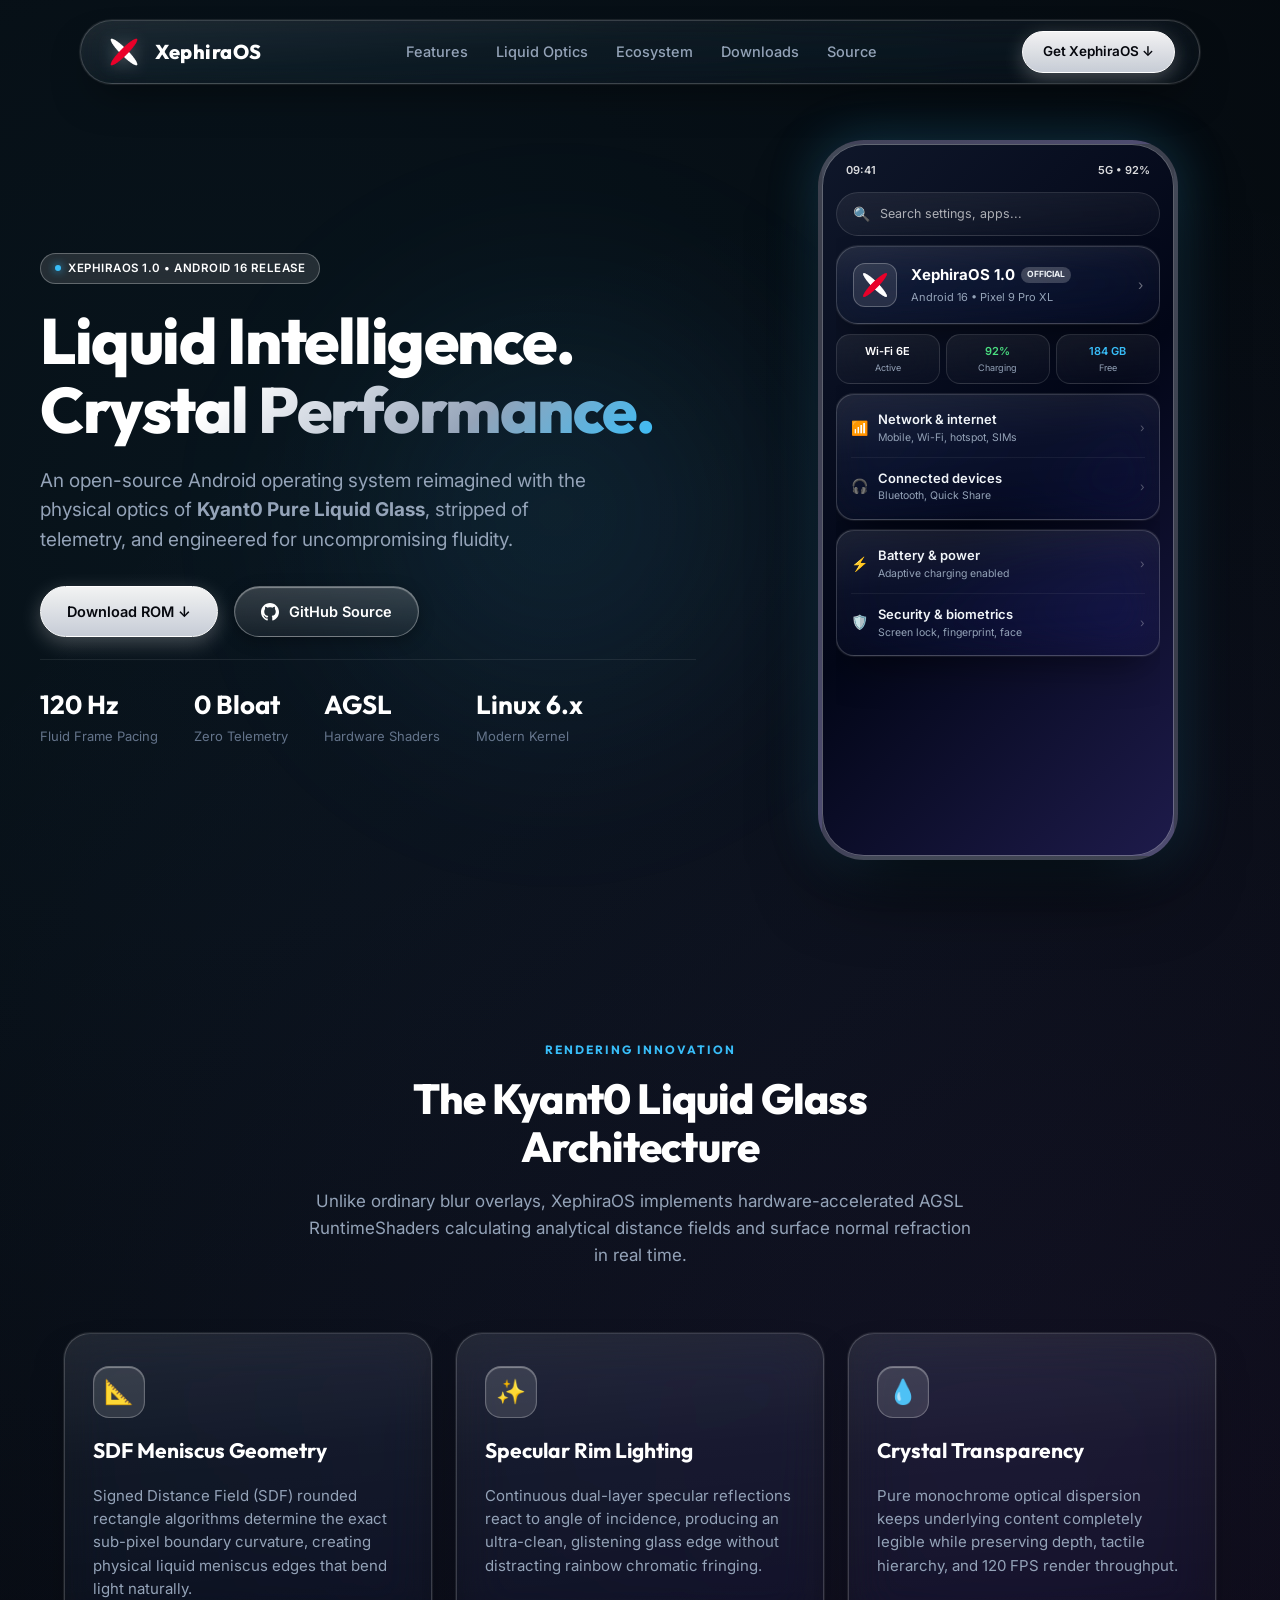
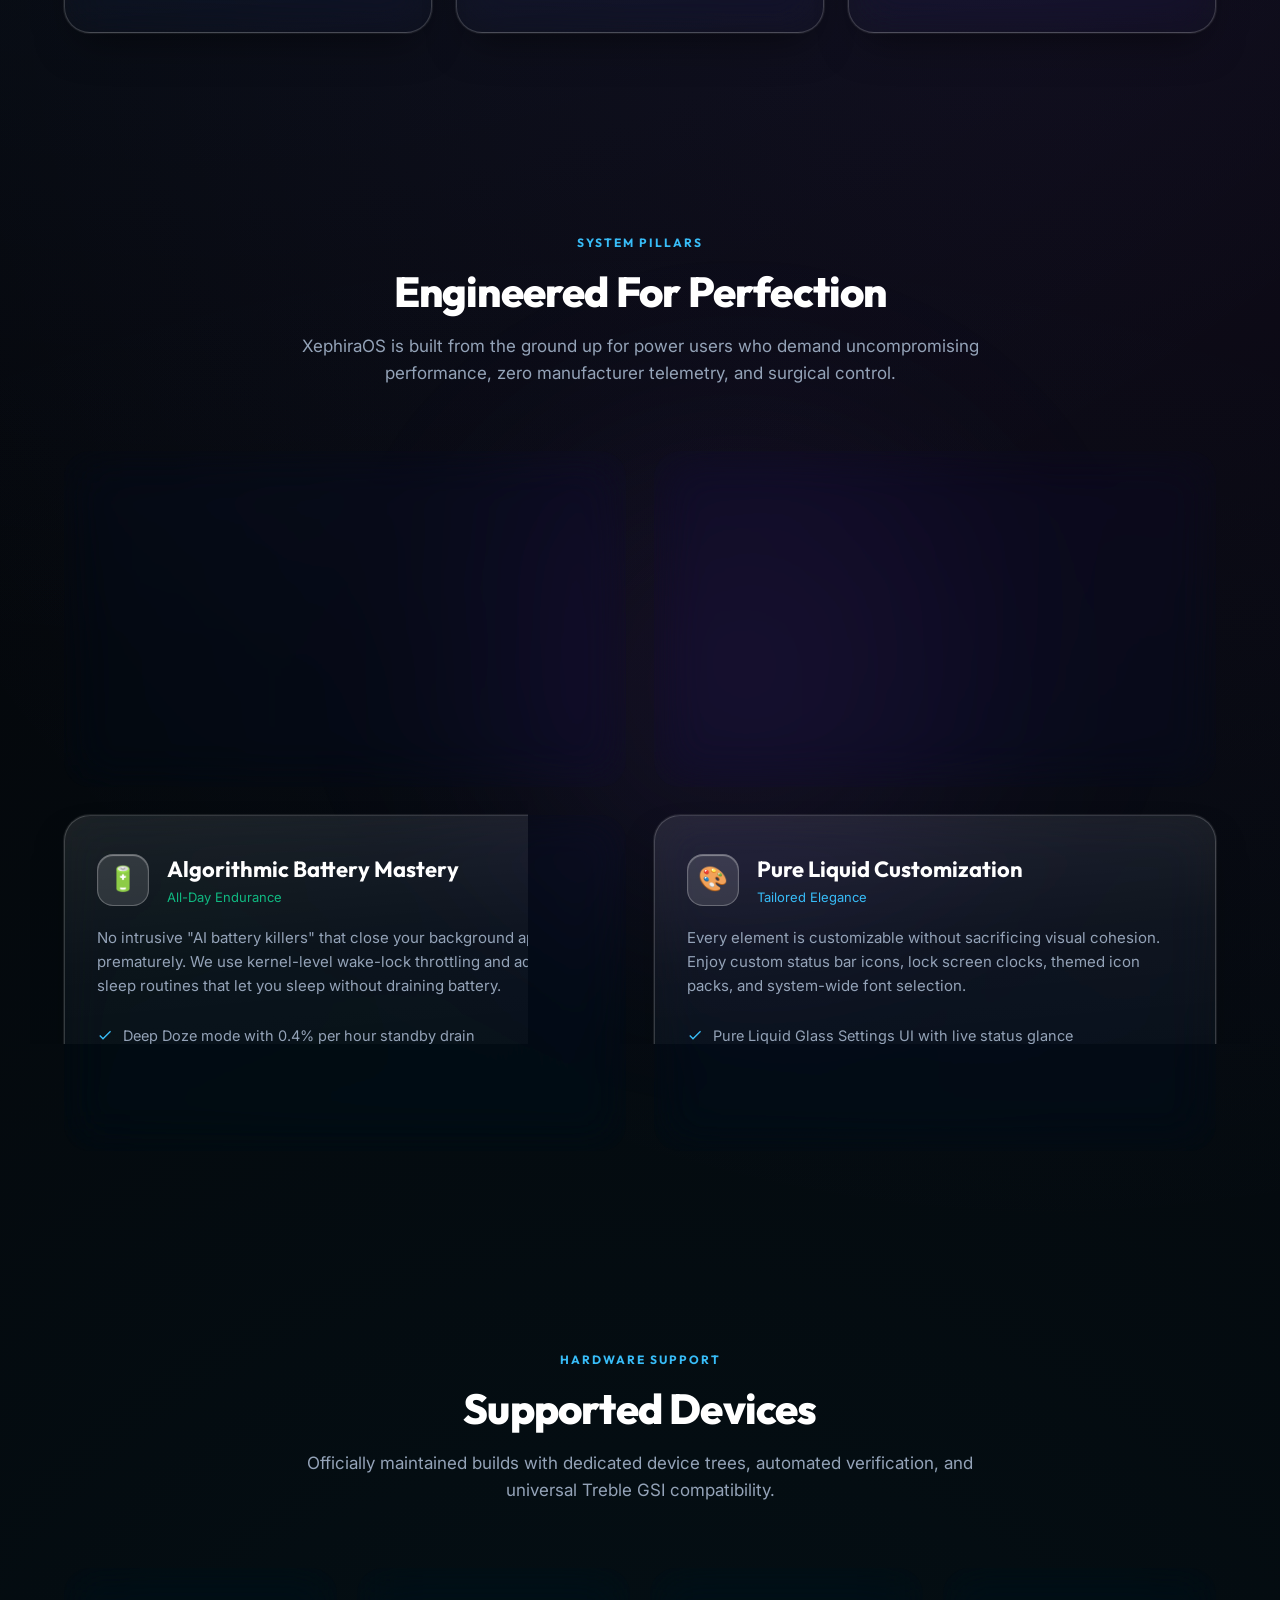
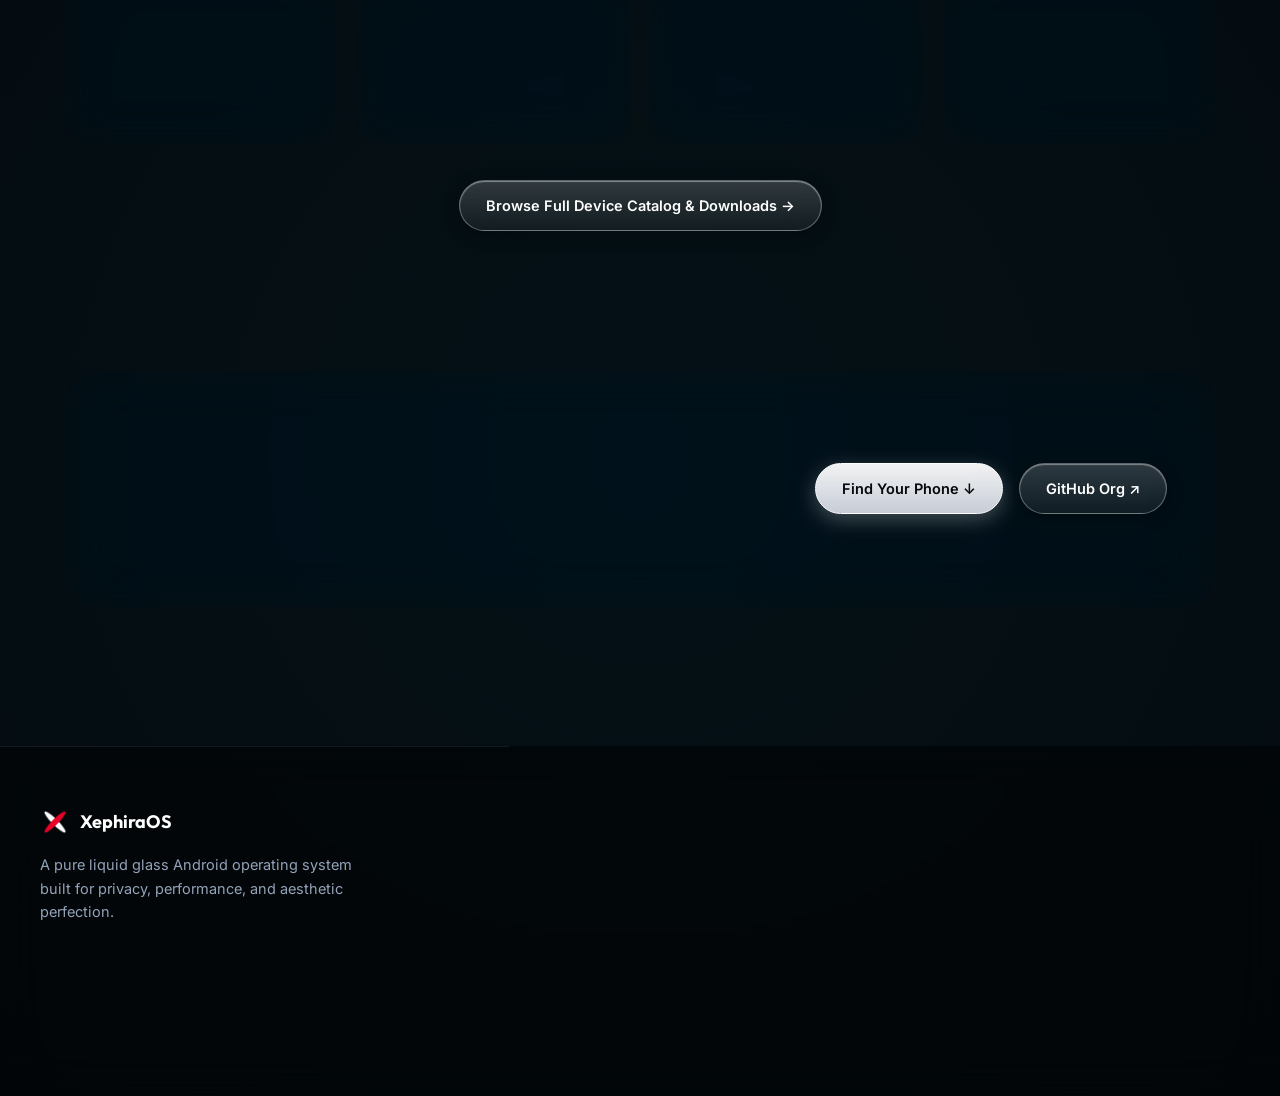
==== index.html @ 858c57d1 "XephiraOS: Official website and download portal with Kyant0 Liquid Glass UI" ====
<!DOCTYPE html>
<html lang="en">
<head>
    <meta charset="UTF-8">
    <meta name="viewport" content="width=device-width, initial-scale=1.0">
    <title>XephiraOS — Liquid Intelligence. Crystal Performance.</title>
    <meta name="description" content="XephiraOS is an ultra-modern, open-source Android operating system crafted with the Kyant0 Pure Liquid Glass aesthetic, bare-metal speed, and uncompromised privacy.">
    <meta name="keywords" content="XephiraOS, Android 16, Custom ROM, Liquid Glass, Kyant0, AOSP, LineageOS, Privacy, Performance">
    <meta property="og:title" content="XephiraOS — Pure Liquid Glass Operating System">
    <meta property="og:description" content="Experience fluid meniscus refraction, bare-metal speed, and uncompromised privacy on Android 16.">
    <meta property="og:image" content="assets/xephira_banner_horizontal.png">
    <meta property="og:type" content="website">
    <link rel="icon" type="image/png" href="assets/xephira_x_logo_96.png">

    <!-- Google Fonts: Outfit & Inter -->
    <link rel="preconnect" href="https://fonts.googleapis.com">
    <link rel="preconnect" href="https://fonts.gstatic.com" crossorigin>
    <link href="https://fonts.googleapis.com/css2?family=Inter:wght@300;400;500;600;700&family=Outfit:wght@400;500;600;700;800;900&family=JetBrains+Mono:wght@400;500;600&display=swap" rel="stylesheet">

    <!-- Stylesheets -->
    <link rel="stylesheet" href="css/liquid-glass.css">
    <link rel="stylesheet" href="css/style.css">
</head>
<body>

    <div class="ambient-glow-1"></div>
    <div class="ambient-glow-2"></div>

    <!-- ─── FLOATING LIQUID GLASS NAVBAR ─── -->
    <div class="navbar-wrapper">
        <nav class="liquid-glass navbar" id="mainNavbar">
            <a href="index.html" class="brand-link">
                <img src="assets/xephira_x_vector_rendered_512.png" alt="XephiraOS Emblem" class="brand-logo">
                <span class="brand-text">XephiraOS</span>
            </a>

            <ul class="nav-links">
                <li><a href="#features" class="nav-link">Features</a></li>
                <li><a href="#optics" class="nav-link">Liquid Optics</a></li>
                <li><a href="#devices" class="nav-link">Ecosystem</a></li>
                <li><a href="downloads.html" class="nav-link">Downloads</a></li>
                <li><a href="https://github.com/XephiraOS/android" target="_blank" class="nav-link">Source</a></li>
            </ul>

            <div class="nav-actions">
                <a href="downloads.html" class="liquid-btn liquid-btn-primary" style="padding: 9px 20px; font-size: 13.5px;">
                    Get XephiraOS ↓
                </a>
                <button class="mobile-menu-btn" aria-label="Toggle Navigation">☰</button>
            </div>
        </nav>
    </div>

    <!-- ─── HERO SECTION ─── -->
    <section class="hero-section">
        <div class="hero-container">
            <div class="hero-text">
                <div class="liquid-pill hero-pill-badge">
                    <span class="liquid-pill-dot"></span>
                    <span>XEPHIRAOS 1.0 • ANDROID 16 RELEASE</span>
                </div>

                <h1 class="hero-title">
                    Liquid Intelligence.<br>
                    <span class="hero-gradient-text">Crystal Performance.</span>
                </h1>

                <p class="hero-subtitle">
                    An open-source Android operating system reimagined with the physical optics of <strong>Kyant0 Pure Liquid Glass</strong>, stripped of telemetry, and engineered for uncompromising fluidity.
                </p>

                <div class="hero-cta-row">
                    <a href="downloads.html" class="liquid-btn liquid-btn-primary">
                        Download ROM ↓
                    </a>
                    <a href="https://github.com/XephiraOS/android" target="_blank" class="liquid-btn">
                        <svg width="18" height="18" viewBox="0 0 24 24" fill="currentColor"><path d="M12 0c-6.626 0-12 5.373-12 12 0 5.302 3.438 9.8 8.207 11.387.599.111.793-.261.793-.577v-2.234c-3.338.726-4.033-1.416-4.033-1.416-.546-1.387-1.333-1.756-1.333-1.756-1.089-.745.083-.729.083-.729 1.205.084 1.839 1.237 1.839 1.237 1.07 1.834 2.807 1.304 3.492.997.107-.775.418-1.305.762-1.604-2.665-.305-5.467-1.334-5.467-5.931 0-1.311.469-2.381 1.236-3.221-.124-.303-.535-1.524.117-3.176 0 0 1.008-.322 3.301 1.23.957-.266 1.983-.399 3.003-.404 1.02.005 2.047.138 3.006.404 2.291-1.552 3.297-1.23 3.297-1.23.653 1.653.242 2.874.118 3.176.77.84 1.235 1.911 1.235 3.221 0 4.609-2.807 5.624-5.479 5.921.43.372.823 1.102.823 2.222v3.293c0 .319.192.694.801.576 4.765-1.589 8.199-6.086 8.199-11.386 0-6.627-5.373-12-12-12z"/></svg>
                        GitHub Source
                    </a>
                </div>

                <div class="hero-stats-row">
                    <div class="stat-item">
                        <h3>120 Hz</h3>
                        <p>Fluid Frame Pacing</p>
                    </div>
                    <div class="stat-item">
                        <h3>0 Bloat</h3>
                        <p>Zero Telemetry</p>
                    </div>
                    <div class="stat-item">
                        <h3>AGSL</h3>
                        <p>Hardware Shaders</p>
                    </div>
                    <div class="stat-item">
                        <h3>Linux 6.x</h3>
                        <p>Modern Kernel</p>
                    </div>
                </div>
            </div>

            <!-- Interactive 3D Phone Mockup Showcase -->
            <div class="hero-phone-wrap">
                <div class="phone-mockup" id="heroPhone">
                    <div class="mockup-header">
                        <span>09:41</span>
                        <span>5G • 92%</span>
                    </div>

                    <div class="mockup-screen-container">
                        <!-- Floating Liquid Glass Search Bar -->
                        <div class="liquid-glass-subtle" style="border-radius: 999px; padding: 10px 16px; display: flex; align-items: center; gap: 10px;">
                            <span style="font-size: 14px;">🔍</span>
                            <span style="font-size: 12.5px; color: rgba(255,255,255,0.65);">Search settings, apps...</span>
                        </div>

                        <!-- Hero About Card -->
                        <div class="liquid-glass" style="padding: 16px; display: flex; align-items: center; gap: 14px; border-radius: 22px;">
                            <div style="width: 44px; height: 44px; border-radius: 12px; background: rgba(255,255,255,0.1); border: 1px solid rgba(255,255,255,0.25); display: flex; align-items: center; justify-content: center; padding: 4px;">
                                <img src="assets/xephira_x_vector_rendered_512.png" alt="Xephira" style="width: 100%; height: 100%; object-fit: contain;">
                            </div>
                            <div style="flex: 1;">
                                <div style="display: flex; align-items: center; gap: 6px;">
                                    <strong style="font-size: 15px; color: #ffffff;">XephiraOS 1.0</strong>
                                    <span style="font-size: 8.5px; font-weight: 700; background: rgba(255,255,255,0.2); padding: 1px 6px; border-radius: 99px;">OFFICIAL</span>
                                </div>
                                <div style="font-size: 11px; color: #94a3b8; margin-top: 2px;">Android 16 • Pixel 9 Pro XL</div>
                            </div>
                            <span style="color: rgba(255,255,255,0.4); font-size: 14px;">›</span>
                        </div>

                        <!-- Status Pills Row -->
                        <div style="display: grid; grid-template-columns: repeat(3, 1fr); gap: 6px;">
                            <div class="liquid-glass-subtle" style="padding: 8px 4px; text-align: center; border-radius: 14px;">
                                <div style="font-size: 11px; font-weight: 600; color: #ffffff;">Wi-Fi 6E</div>
                                <div style="font-size: 9px; color: #94a3b8;">Active</div>
                            </div>
                            <div class="liquid-glass-subtle" style="padding: 8px 4px; text-align: center; border-radius: 14px;">
                                <div style="font-size: 11px; font-weight: 600; color: #4ade80;">92%</div>
                                <div style="font-size: 9px; color: #94a3b8;">Charging</div>
                            </div>
                            <div class="liquid-glass-subtle" style="padding: 8px 4px; text-align: center; border-radius: 14px;">
                                <div style="font-size: 11px; font-weight: 600; color: #38bdf8;">184 GB</div>
                                <div style="font-size: 9px; color: #94a3b8;">Free</div>
                            </div>
                        </div>

                        <!-- Grouped Category Cards -->
                        <div class="liquid-glass" style="border-radius: 18px; padding: 4px 0;">
                            <div style="padding: 10px 14px; display: flex; align-items: center; gap: 10px;">
                                <span style="font-size: 14px;">📶</span>
                                <div style="flex: 1;">
                                    <div style="font-size: 13px; font-weight: 600;">Network & internet</div>
                                    <div style="font-size: 10.5px; color: #94a3b8;">Mobile, Wi-Fi, hotspot, SIMs</div>
                                </div>
                                <span style="color: rgba(255,255,255,0.3); font-size: 12px;">›</span>
                            </div>
                            <div style="height: 1px; background: rgba(255,255,255,0.06); margin: 0 14px;"></div>
                            <div style="padding: 10px 14px; display: flex; align-items: center; gap: 10px;">
                                <span style="font-size: 14px;">🎧</span>
                                <div style="flex: 1;">
                                    <div style="font-size: 13px; font-weight: 600;">Connected devices</div>
                                    <div style="font-size: 10.5px; color: #94a3b8;">Bluetooth, Quick Share</div>
                                </div>
                                <span style="color: rgba(255,255,255,0.3); font-size: 12px;">›</span>
                            </div>
                        </div>

                        <div class="liquid-glass" style="border-radius: 18px; padding: 4px 0;">
                            <div style="padding: 10px 14px; display: flex; align-items: center; gap: 10px;">
                                <span style="font-size: 14px;">⚡</span>
                                <div style="flex: 1;">
                                    <div style="font-size: 13px; font-weight: 600;">Battery & power</div>
                                    <div style="font-size: 10.5px; color: #94a3b8;">Adaptive charging enabled</div>
                                </div>
                                <span style="color: rgba(255,255,255,0.3); font-size: 12px;">›</span>
                            </div>
                            <div style="height: 1px; background: rgba(255,255,255,0.06); margin: 0 14px;"></div>
                            <div style="padding: 10px 14px; display: flex; align-items: center; gap: 10px;">
                                <span style="font-size: 14px;">🛡️</span>
                                <div style="flex: 1;">
                                    <div style="font-size: 13px; font-weight: 600;">Security & biometrics</div>
                                    <div style="font-size: 10.5px; color: #94a3b8;">Screen lock, fingerprint, face</div>
                                </div>
                                <span style="color: rgba(255,255,255,0.3); font-size: 12px;">›</span>
                            </div>
                        </div>
                    </div>
                </div>
            </div>
        </div>
    </section>

    <!-- ─── SECTION 2: KYANT0 PURE LIQUID GLASS OPTICS ─── -->
    <section class="section" id="optics">
        <div class="section-header">
            <span class="section-tag">Rendering Innovation</span>
            <h2 class="section-title">The Kyant0 Liquid Glass Architecture</h2>
            <p class="section-description">
                Unlike ordinary blur overlays, XephiraOS implements hardware-accelerated AGSL RuntimeShaders calculating analytical distance fields and surface normal refraction in real time.
            </p>
        </div>

        <div class="optics-grid">
            <div class="liquid-glass optics-card">
                <div class="optics-icon-box">📐</div>
                <h3 class="optics-title">SDF Meniscus Geometry</h3>
                <p class="optics-desc">
                    Signed Distance Field (SDF) rounded rectangle algorithms determine the exact sub-pixel boundary curvature, creating physical liquid meniscus edges that bend light naturally.
                </p>
            </div>

            <div class="liquid-glass optics-card">
                <div class="optics-icon-box">✨</div>
                <h3 class="optics-title">Specular Rim Lighting</h3>
                <p class="optics-desc">
                    Continuous dual-layer specular reflections react to angle of incidence, producing an ultra-clean, glistening glass edge without distracting rainbow chromatic fringing.
                </p>
            </div>

            <div class="liquid-glass optics-card">
                <div class="optics-icon-box">💧</div>
                <h3 class="optics-title">Crystal Transparency</h3>
                <p class="optics-desc">
                    Pure monochrome optical dispersion keeps underlying content completely legible while preserving depth, tactile hierarchy, and 120 FPS render throughput.
                </p>
            </div>
        </div>
    </section>

    <!-- ─── SECTION 3: CORE OPERATING SYSTEM PILLARS ─── -->
    <section class="section" id="features">
        <div class="section-header">
            <span class="section-tag">System Pillars</span>
            <h2 class="section-title">Engineered For Perfection</h2>
            <p class="section-description">
                XephiraOS is built from the ground up for power users who demand uncompromising performance, zero manufacturer telemetry, and surgical control.
            </p>
        </div>

        <div class="features-grid">
            <div class="liquid-glass feature-card">
                <div class="feature-header">
                    <div class="optics-icon-box">⚡</div>
                    <div>
                        <h3 class="feature-title">Bare-Metal Performance</h3>
                        <p style="font-size: 13px; color: var(--accent-blue);">Zero Micro-Stutters</p>
                    </div>
                </div>
                <p style="color: var(--text-secondary); font-size: 15px;">
                    We eradicated bloatware, background diagnostic daemons, and tracking metrics. Optimized CPU governor scheduling ensures snappy app launches and continuous 120Hz refresh stability.
                </p>
                <ul class="feature-list">
                    <li><svg width="16" height="16" viewBox="0 0 24 24" fill="currentColor"><path d="M9 16.17L4.83 12l-1.42 1.41L9 19 21 7l-1.41-1.41z"/></svg> Clean AOSP / LineageOS 23.2 & 24.0 base</li>
                    <li><svg width="16" height="16" viewBox="0 0 24 24" fill="currentColor"><path d="M9 16.17L4.83 12l-1.42 1.41L9 19 21 7l-1.41-1.41z"/></svg> Optimized memory management & zRAM compression</li>
                    <li><svg width="16" height="16" viewBox="0 0 24 24" fill="currentColor"><path d="M9 16.17L4.83 12l-1.42 1.41L9 19 21 7l-1.41-1.41z"/></svg> Game Space with bypass charging & thermal limits</li>
                </ul>
            </div>

            <div class="liquid-glass feature-card">
                <div class="feature-header">
                    <div class="optics-icon-box">🛡️</div>
                    <div>
                        <h3 class="feature-title">Hardened Privacy & Security</h3>
                        <p style="font-size: 13px; color: var(--accent-purple);">Your Data Stays Yours</p>
                    </div>
                </div>
                <p style="color: var(--text-secondary); font-size: 15px;">
                    Experience granular hardware sensor kill switches, strict per-app network firewalls, and enforcing SELinux policies verified by automated daily test suites.
                </p>
                <ul class="feature-list">
                    <li><svg width="16" height="16" viewBox="0 0 24 24" fill="currentColor"><path d="M9 16.17L4.83 12l-1.42 1.41L9 19 21 7l-1.41-1.41z"/></svg> Built-in per-app internet & WiFi access toggle</li>
                    <li><svg width="16" height="16" viewBox="0 0 24 24" fill="currentColor"><path d="M9 16.17L4.83 12l-1.42 1.41L9 19 21 7l-1.41-1.41z"/></svg> Up-to-date monthly Android security patches</li>
                    <li><svg width="16" height="16" viewBox="0 0 24 24" fill="currentColor"><path d="M9 16.17L4.83 12l-1.42 1.41L9 19 21 7l-1.41-1.41z"/></svg> Camera, microphone, and clipboard access indicators</li>
                </ul>
            </div>

            <div class="liquid-glass feature-card">
                <div class="feature-header">
                    <div class="optics-icon-box">🔋</div>
                    <div>
                        <h3 class="feature-title">Algorithmic Battery Mastery</h3>
                        <p style="font-size: 13px; color: var(--accent-emerald);">All-Day Endurance</p>
                    </div>
                </div>
                <p style="color: var(--text-secondary); font-size: 15px;">
                    No intrusive "AI battery killers" that close your background apps prematurely. We use kernel-level wake-lock throttling and adaptive sleep routines that let you sleep without draining battery.
                </p>
                <ul class="feature-list">
                    <li><svg width="16" height="16" viewBox="0 0 24 24" fill="currentColor"><path d="M9 16.17L4.83 12l-1.42 1.41L9 19 21 7l-1.41-1.41z"/></svg> Deep Doze mode with 0.4% per hour standby drain</li>
                    <li><svg width="16" height="16" viewBox="0 0 24 24" fill="currentColor"><path d="M9 16.17L4.83 12l-1.42 1.41L9 19 21 7l-1.41-1.41z"/></svg> Smart charging cut-off at 80% to preserve battery lifespan</li>
                    <li><svg width="16" height="16" viewBox="0 0 24 24" fill="currentColor"><path d="M9 16.17L4.83 12l-1.42 1.41L9 19 21 7l-1.41-1.41z"/></svg> Real-time cycle count and battery health metrics</li>
                </ul>
            </div>

            <div class="liquid-glass feature-card">
                <div class="feature-header">
                    <div class="optics-icon-box">🎨</div>
                    <div>
                        <h3 class="feature-title">Pure Liquid Customization</h3>
                        <p style="font-size: 13px; color: var(--accent-blue);">Tailored Elegance</p>
                    </div>
                </div>
                <p style="color: var(--text-secondary); font-size: 15px;">
                    Every element is customizable without sacrificing visual cohesion. Enjoy custom status bar icons, lock screen clocks, themed icon packs, and system-wide font selection.
                </p>
                <ul class="feature-list">
                    <li><svg width="16" height="16" viewBox="0 0 24 24" fill="currentColor"><path d="M9 16.17L4.83 12l-1.42 1.41L9 19 21 7l-1.41-1.41z"/></svg> Pure Liquid Glass Settings UI with live status glance</li>
                    <li><svg width="16" height="16" viewBox="0 0 24 24" fill="currentColor"><path d="M9 16.17L4.83 12l-1.42 1.41L9 19 21 7l-1.41-1.41z"/></svg> Exclusive Xephira boot animation and audio branding</li>
                    <li><svg width="16" height="16" viewBox="0 0 24 24" fill="currentColor"><path d="M9 16.17L4.83 12l-1.42 1.41L9 19 21 7l-1.41-1.41z"/></svg> Vanilla and Google Apps flavors available for all devices</li>
                </ul>
            </div>
        </div>
    </section>

    <!-- ─── SECTION 4: DEVICE ECOSYSTEM PREVIEW ─── -->
    <section class="section" id="devices">
        <div class="section-header">
            <span class="section-tag">Hardware Support</span>
            <h2 class="section-title">Supported Devices</h2>
            <p class="section-description">
                Officially maintained builds with dedicated device trees, automated verification, and universal Treble GSI compatibility.
            </p>
        </div>

        <div class="device-preview-row">
            <a href="downloads.html" class="liquid-glass device-card-mini">
                <span class="brand-tag">ONEPLUS</span>
                <h4>Nord CE 2 Lite</h4>
                <span class="codename-pill">oscar</span>
                <span style="font-size: 12px; color: var(--text-muted);">Snapdragon 695 • 120Hz</span>
            </a>

            <a href="downloads.html" class="liquid-glass device-card-mini">
                <span class="brand-tag">GOOGLE</span>
                <h4>Pixel 9 Pro XL</h4>
                <span class="codename-pill">komodo</span>
                <span style="font-size: 12px; color: var(--text-muted);">Tensor G4 • LTPO 120Hz</span>
            </a>

            <a href="downloads.html" class="liquid-glass device-card-mini">
                <span class="brand-tag">ONEPLUS</span>
                <h4>OnePlus 11 5G</h4>
                <span class="codename-pill">salami</span>
                <span style="font-size: 12px; color: var(--text-muted);">Snapdragon 8 Gen 2</span>
            </a>

            <a href="downloads.html" class="liquid-glass device-card-mini">
                <span class="brand-tag">UNIVERSAL</span>
                <h4>Generic GSI</h4>
                <span class="codename-pill">arm64_bgN</span>
                <span style="font-size: 12px; color: var(--text-muted);">Project Treble ARM64</span>
            </a>
        </div>

        <div style="text-align: center; margin-top: 36px;">
            <a href="downloads.html" class="liquid-btn">
                Browse Full Device Catalog & Downloads →
            </a>
        </div>
    </section>

    <!-- ─── CTA BANNER ─── -->
    <section class="section" style="padding-top: 0;">
        <div class="liquid-glass cta-banner">
            <div class="cta-text">
                <h2>Ready to transform your phone?</h2>
                <p>Download the official build for your device, or compile directly from our source repositories.</p>
            </div>
            <div class="cta-actions">
                <a href="downloads.html" class="liquid-btn liquid-btn-primary">
                    Find Your Phone ↓
                </a>
                <a href="https://github.com/XephiraOS" target="_blank" class="liquid-btn">
                    GitHub Org ↗
                </a>
            </div>
        </div>
    </section>

    <!-- ─── FOOTER ─── -->
    <footer class="footer">
        <div class="footer-container">
            <div class="footer-brand">
                <div style="display: flex; align-items: center; gap: 10px;">
                    <img src="assets/xephira_x_vector_rendered_512.png" alt="Xephira Logo" style="width: 30px; height: 30px;">
                    <span style="font-family: var(--font-heading); font-size: 18px; font-weight: 700; color: #ffffff;">XephiraOS</span>
                </div>
                <p>
                    A pure liquid glass Android operating system built for privacy, performance, and aesthetic perfection.
                </p>
            </div>

            <div class="footer-col">
                <h4>Navigation</h4>
                <ul class="footer-links">
                    <li><a href="#features">Features</a></li>
                    <li><a href="#optics">Liquid Optics</a></li>
                    <li><a href="#devices">Devices</a></li>
                    <li><a href="downloads.html">Download Portal</a></li>
                </ul>
            </div>

            <div class="footer-col">
                <h4>Source & Builds</h4>
                <ul class="footer-links">
                    <li><a href="https://github.com/XephiraOS/android" target="_blank">Manifest Repository</a></li>
                    <li><a href="https://github.com/XephiraOS/android_packages_apps_Settings" target="_blank">Settings Repository</a></li>
                    <li><a href="https://github.com/XephiraOS/android_vendor_lineage" target="_blank">Vendor Repository</a></li>
                    <li><a href="https://github.com/Kyant0/AndroidLiquidGlass" target="_blank">Kyant0 Optics Engine</a></li>
                </ul>
            </div>

            <div class="footer-col">
                <h4>Community</h4>
                <ul class="footer-links">
                    <li><a href="https://github.com/XephiraOS" target="_blank">GitHub Organization</a></li>
                    <li><a href="downloads.html">Release Notes</a></li>
                    <li><a href="downloads.html">Installation Guides</a></li>
                </ul>
            </div>
        </div>

        <div class="footer-bottom">
            <span>© 2026 XephiraOS Project. Distributed under Apache 2.0 License.</span>
            <span>Inspired by Kyant0 Pure Liquid Glass.</span>
        </div>
    </footer>

    <!-- Scripts -->
    <script src="js/app.js"></script>
</body>
</html>
---- css/liquid-glass.css ----
/*
 * XephiraOS - Kyant0 Pure Liquid Glass Design System
 * Inspired by Kyant0/AndroidLiquidGlass
 * Physical optical refraction, meniscus curvature, and specular highlights
 */

:root {
    --glass-bg-top: rgba(255, 255, 255, 0.10);
    --glass-bg-mid: rgba(255, 255, 255, 0.045);
    --glass-bg-bottom: rgba(255, 255, 255, 0.015);
    
    --glass-border-outer: rgba(255, 255, 255, 0.18);
    --glass-border-highlight: rgba(255, 255, 255, 0.60);
    --glass-border-subtle: rgba(255, 255, 255, 0.08);

    --glass-blur-heavy: 32px;
    --glass-blur-std: 24px;
    --glass-blur-light: 16px;

    --glass-shadow: 0 20px 40px -15px rgba(0, 0, 0, 0.5), 0 0 1px 1px rgba(255, 255, 255, 0.1);
    --glass-shadow-hover: 0 28px 56px -12px rgba(0, 0, 0, 0.7), 0 0 2px 1px rgba(255, 255, 255, 0.25);
    --glass-shadow-active: 0 12px 24px -8px rgba(0, 0, 0, 0.4);

    --accent-glow: rgba(56, 189, 248, 0.25);
    --accent-purple-glow: rgba(168, 85, 247, 0.25);
}

/* ─── BASE PURE LIQUID GLASS SURFACE ─── */
.liquid-glass {
    position: relative;
    background: linear-gradient(175deg, var(--glass-bg-top) 0%, var(--glass-bg-mid) 40%, var(--glass-bg-bottom) 100%);
    backdrop-filter: blur(var(--glass-blur-std)) saturate(160%);
    -webkit-backdrop-filter: blur(var(--glass-blur-std)) saturate(160%);
    border: 1px solid var(--glass-border-outer);
    border-radius: 26px;
    box-shadow: var(--glass-shadow);
    transition: transform 0.28s cubic-bezier(0.34, 1.56, 0.64, 1), 
                box-shadow 0.28s ease, 
                border-color 0.28s ease;
    overflow: hidden;
}

/* Kyant0 Dynamic Specular Rim Sweep */
.liquid-glass::before {
    content: '';
    position: absolute;
    top: 0;
    left: -160%;
    width: 140%;
    height: 100%;
    background: linear-gradient(
        90deg, 
        transparent 0%, 
        rgba(255, 255, 255, 0.0) 25%, 
        rgba(255, 255, 255, 0.24) 50%, 
        rgba(255, 255, 255, 0.0) 75%, 
        transparent 100%
    );
    transform: skewX(-25deg);
    pointer-events: none;
    animation: liquidSheenSweep 8s infinite cubic-bezier(0.4, 0, 0.2, 1);
    z-index: 1;
}

@keyframes liquidSheenSweep {
    0% { left: -160%; opacity: 0; }
    10% { opacity: 1; }
    40% { left: 200%; opacity: 0; }
    100% { left: 200%; opacity: 0; }
}

/* Kyant0 Interactive Hover State */
.liquid-glass:hover {
    border-color: rgba(255, 255, 255, 0.35);
    box-shadow: var(--glass-shadow-hover);
    transform: translateY(-4px);
}

.liquid-glass:active {
    transform: scale(0.985);
    box-shadow: var(--glass-shadow-active);
}

/* ─── VARIANT: HEAVY GLASS (Navigation, Modals, Hero) ─── */
.liquid-glass-heavy {
    background: linear-gradient(175deg, rgba(255, 255, 255, 0.14) 0%, rgba(255, 255, 255, 0.05) 50%, rgba(255, 255, 255, 0.02) 100%);
    backdrop-filter: blur(var(--glass-blur-heavy)) saturate(180%);
    -webkit-backdrop-filter: blur(var(--glass-blur-heavy)) saturate(180%);
    border: 1px solid rgba(255, 255, 255, 0.24);
}

/* ─── VARIANT: SUBTLE GLASS (Tiles, Nested Containers) ─── */
.liquid-glass-subtle {
    background: linear-gradient(175deg, rgba(255, 255, 255, 0.07) 0%, rgba(255, 255, 255, 0.02) 100%);
    backdrop-filter: blur(var(--glass-blur-light));
    -webkit-backdrop-filter: blur(var(--glass-blur-light));
    border: 1px solid rgba(255, 255, 255, 0.12);
    border-radius: 20px;
}

/* ─── LIQUID GLASS BUTTONS ─── */
.liquid-btn {
    position: relative;
    display: inline-flex;
    align-items: center;
    justify-content: center;
    gap: 10px;
    padding: 13px 26px;
    font-family: 'Inter', sans-serif;
    font-size: 14.5px;
    font-weight: 600;
    color: #ffffff;
    text-decoration: none;
    background: linear-gradient(180deg, rgba(255, 255, 255, 0.18) 0%, rgba(255, 255, 255, 0.06) 100%);
    border: 1px solid rgba(255, 255, 255, 0.32);
    border-radius: 999px;
    backdrop-filter: blur(16px);
    -webkit-backdrop-filter: blur(16px);
    cursor: pointer;
    box-shadow: 0 4px 16px rgba(0, 0, 0, 0.3), inset 0 1px 1px rgba(255, 255, 255, 0.4);
    transition: all 0.25s cubic-bezier(0.34, 1.56, 0.64, 1);
    overflow: hidden;
}

.liquid-btn:hover {
    background: linear-gradient(180deg, rgba(255, 255, 255, 0.28) 0%, rgba(255, 255, 255, 0.12) 100%);
    border-color: rgba(255, 255, 255, 0.55);
    box-shadow: 0 8px 24px rgba(255, 255, 255, 0.15), inset 0 1px 1px rgba(255, 255, 255, 0.6);
    transform: translateY(-2px);
    color: #ffffff;
}

.liquid-btn:active {
    transform: scale(0.96);
    box-shadow: 0 2px 8px rgba(0, 0, 0, 0.4);
}

.liquid-btn-primary {
    background: linear-gradient(180deg, rgba(255, 255, 255, 0.95) 0%, rgba(220, 225, 235, 0.9) 100%);
    color: #05070d;
    border: 1px solid #ffffff;
    box-shadow: 0 6px 20px rgba(255, 255, 255, 0.25);
}

.liquid-btn-primary:hover {
    background: #ffffff;
    box-shadow: 0 10px 30px rgba(255, 255, 255, 0.4);
    color: #000000;
}

/* ─── LIQUID GLASS PILLS & BADGES ─── */
.liquid-pill {
    display: inline-flex;
    align-items: center;
    gap: 7px;
    padding: 5px 14px;
    font-size: 11.5px;
    font-weight: 600;
    color: #ffffff;
    background: rgba(255, 255, 255, 0.12);
    border: 1px solid rgba(255, 255, 255, 0.28);
    border-radius: 999px;
    backdrop-filter: blur(14px);
    -webkit-backdrop-filter: blur(14px);
    letter-spacing: 0.5px;
}

.liquid-pill-dot {
    width: 6px;
    height: 6px;
    border-radius: 50%;
    background: #38bdf8;
    box-shadow: 0 0 8px #38bdf8;
}

.liquid-pill-green .liquid-pill-dot {
    background: #4ade80;
    box-shadow: 0 0 8px #4ade80;
}

/* ─── LIQUID GLASS SEARCH & INPUTS ─── */
.liquid-input-wrapper {
    position: relative;
    display: flex;
    align-items: center;
    background: linear-gradient(180deg, rgba(255, 255, 255, 0.10) 0%, rgba(255, 255, 255, 0.03) 100%);
    border: 1px solid rgba(255, 255, 255, 0.20);
    border-radius: 999px;
    backdrop-filter: blur(20px);
    -webkit-backdrop-filter: blur(20px);
    padding: 10px 18px;
    transition: all 0.25s ease;
}

.liquid-input-wrapper:focus-within {
    border-color: rgba(255, 255, 255, 0.55);
    box-shadow: 0 0 20px rgba(255, 255, 255, 0.12);
    background: linear-gradient(180deg, rgba(255, 255, 255, 0.14) 0%, rgba(255, 255, 255, 0.06) 100%);
}

.liquid-input {
    width: 100%;
    background: transparent;
    border: none;
    outline: none;
    color: #ffffff;
    font-family: inherit;
    font-size: 14.5px;
    padding-left: 10px;
}

.liquid-input::placeholder {
    color: rgba(255, 255, 255, 0.45);
}
---- css/style.css ----
/*
 * XephiraOS Official Website Stylesheet
 * Responsive layout, typography, components, and interactive elements
 */

:root {
    --font-heading: 'Outfit', -apple-system, BlinkMacSystemFont, 'Segoe UI', Roboto, sans-serif;
    --font-body: 'Inter', -apple-system, BlinkMacSystemFont, 'Segoe UI', Roboto, sans-serif;
    --font-mono: 'JetBrains Mono', 'Fira Code', monospace;

    --bg-main: #04060a;
    --bg-surface: #090d16;
    --text-pure: #ffffff;
    --text-primary: #f1f5f9;
    --text-secondary: #94a3b8;
    --text-muted: #64748b;

    --accent-blue: #38bdf8;
    --accent-cyan: #06b6d4;
    --accent-purple: #a855f7;
    --accent-emerald: #10b981;
}

* {
    box-sizing: border-box;
    margin: 0;
    padding: 0;
    -webkit-font-smoothing: antialiased;
}

html {
    scroll-behavior: smooth;
}

body {
    font-family: var(--font-body);
    background-color: var(--bg-main);
    color: var(--text-primary);
    line-height: 1.6;
    overflow-x: hidden;
    position: relative;
    background-image: 
        radial-gradient(circle at 18% 12%, rgba(56, 189, 248, 0.08) 0%, transparent 45%),
        radial-gradient(circle at 82% 35%, rgba(168, 85, 247, 0.08) 0%, transparent 45%),
        radial-gradient(circle at 50% 85%, rgba(6, 182, 212, 0.06) 0%, transparent 50%);
}

/* Ambient glow blobs in background */
.ambient-glow-1 {
    position: absolute;
    top: 5%;
    left: 20%;
    width: 600px;
    height: 600px;
    background: radial-gradient(circle, rgba(56, 189, 248, 0.12) 0%, transparent 70%);
    filter: blur(80px);
    pointer-events: none;
    z-index: 0;
}

.ambient-glow-2 {
    position: absolute;
    top: 45%;
    right: 15%;
    width: 700px;
    height: 700px;
    background: radial-gradient(circle, rgba(168, 85, 247, 0.10) 0%, transparent 70%);
    filter: blur(90px);
    pointer-events: none;
    z-index: 0;
}

/* ─── NAVIGATION BAR ─── */
.navbar-wrapper {
    position: fixed;
    top: 20px;
    left: 0;
    right: 0;
    display: flex;
    justify-content: center;
    padding: 0 20px;
    z-index: 999;
}

.navbar {
    width: 100%;
    max-width: 1120px;
    display: flex;
    align-items: center;
    justify-content: space-between;
    padding: 10px 24px;
    border-radius: 999px;
}

.brand-link {
    display: flex;
    align-items: center;
    gap: 12px;
    text-decoration: none;
}

.brand-logo {
    width: 38px;
    height: 38px;
    object-fit: contain;
    filter: drop-shadow(0 2px 8px rgba(255, 255, 255, 0.25));
    transition: transform 0.3s cubic-bezier(0.34, 1.56, 0.64, 1);
}

.brand-link:hover .brand-logo {
    transform: scale(1.1) rotate(-5deg);
}

.brand-text {
    font-family: var(--font-heading);
    font-size: 20px;
    font-weight: 800;
    color: var(--text-pure);
    letter-spacing: 0.5px;
}

.nav-links {
    display: flex;
    align-items: center;
    gap: 28px;
    list-style: none;
}

.nav-link {
    font-size: 14.5px;
    font-weight: 500;
    color: var(--text-secondary);
    text-decoration: none;
    transition: color 0.2s ease;
}

.nav-link:hover, .nav-link.active {
    color: var(--text-pure);
}

.nav-actions {
    display: flex;
    align-items: center;
    gap: 14px;
}

.mobile-menu-btn {
    display: none;
    background: transparent;
    border: none;
    color: #ffffff;
    font-size: 24px;
    cursor: pointer;
}

/* ─── HERO SECTION ─── */
.hero-section {
    position: relative;
    padding: 140px 24px 80px;
    min-height: 95vh;
    display: flex;
    align-items: center;
    justify-content: center;
    z-index: 1;
}

.hero-container {
    max-width: 1200px;
    width: 100%;
    display: grid;
    grid-template-columns: 1.15fr 0.85fr;
    gap: 60px;
    align-items: center;
}

.hero-text {
    display: flex;
    flex-direction: column;
    gap: 22px;
}

.hero-pill-badge {
    align-self: flex-start;
}

.hero-title {
    font-family: var(--font-heading);
    font-size: 64px;
    font-weight: 800;
    line-height: 1.08;
    color: var(--text-pure);
    letter-spacing: -1.5px;
}

.hero-gradient-text {
    background: linear-gradient(135deg, #ffffff 30%, #94a3b8 70%, #38bdf8 100%);
    -webkit-background-clip: text;
    -webkit-text-fill-color: transparent;
}

.hero-subtitle {
    font-size: 19px;
    line-height: 1.55;
    color: var(--text-secondary);
    max-width: 560px;
}

.hero-cta-row {
    display: flex;
    align-items: center;
    gap: 16px;
    padding-top: 10px;
}

.hero-stats-row {
    display: flex;
    gap: 36px;
    padding-top: 24px;
    border-top: 1px solid rgba(255, 255, 255, 0.08);
}

.stat-item h3 {
    font-family: var(--font-heading);
    font-size: 26px;
    font-weight: 700;
    color: var(--text-pure);
}

.stat-item p {
    font-size: 13px;
    color: var(--text-muted);
}

/* ─── INTERACTIVE PHONE SHOWCASE ─── */
.hero-phone-wrap {
    display: flex;
    justify-content: center;
    align-items: center;
    position: relative;
}

.phone-mockup {
    width: 360px;
    height: 720px;
    border-radius: 46px;
    border: 4px solid rgba(255, 255, 255, 0.22);
    box-shadow: 
        0 35px 80px -20px rgba(0, 0, 0, 0.9),
        0 0 50px rgba(56, 189, 248, 0.25),
        inset 0 0 0 1px rgba(255, 255, 255, 0.35);
    background: linear-gradient(135deg, #0f172a, #020617, #1e1b4b);
    position: relative;
    padding: 16px 14px;
    overflow: hidden;
    display: flex;
    flex-direction: column;
}

.mockup-header {
    display: flex;
    justify-content: space-between;
    align-items: center;
    font-size: 11px;
    font-weight: 600;
    color: rgba(255, 255, 255, 0.85);
    padding: 2px 10px 12px;
}

.mockup-screen-container {
    flex: 1;
    display: flex;
    flex-direction: column;
    gap: 10px;
    overflow-y: auto;
    padding-bottom: 10px;
    scrollbar-width: none;
}

.mockup-screen-container::-webkit-scrollbar {
    display: none;
}

/* ─── SECTION STYLING ─── */
.section {
    position: relative;
    padding: 100px 24px;
    max-width: 1200px;
    margin: 0 auto;
    z-index: 1;
}

.section-header {
    text-align: center;
    max-width: 680px;
    margin: 0 auto 64px;
    display: flex;
    flex-direction: column;
    align-items: center;
    gap: 16px;
}

.section-tag {
    font-family: var(--font-heading);
    font-size: 12px;
    font-weight: 700;
    letter-spacing: 2px;
    color: var(--accent-blue);
    text-transform: uppercase;
}

.section-title {
    font-family: var(--font-heading);
    font-size: 42px;
    font-weight: 800;
    color: var(--text-pure);
    letter-spacing: -0.8px;
    line-height: 1.15;
}

.section-description {
    font-size: 17px;
    color: var(--text-secondary);
}

/* ─── KYANT0 OPTICS SHOWCASE GRID ─── */
.optics-grid {
    display: grid;
    grid-template-columns: repeat(3, 1fr);
    gap: 24px;
}

.optics-card {
    padding: 32px 28px;
    display: flex;
    flex-direction: column;
    gap: 16px;
}

.optics-icon-box {
    width: 52px;
    height: 52px;
    border-radius: 16px;
    background: rgba(255, 255, 255, 0.12);
    border: 1px solid rgba(255, 255, 255, 0.25);
    display: flex;
    align-items: center;
    justify-content: center;
    font-size: 24px;
    box-shadow: inset 0 1px 1px rgba(255, 255, 255, 0.4);
}

.optics-title {
    font-family: var(--font-heading);
    font-size: 21px;
    font-weight: 700;
    color: var(--text-pure);
}

.optics-desc {
    font-size: 15px;
    color: var(--text-secondary);
    line-height: 1.55;
}

/* ─── FEATURES PILLARS ─── */
.features-grid {
    display: grid;
    grid-template-columns: repeat(2, 1fr);
    gap: 28px;
}

.feature-card {
    padding: 36px 32px;
    display: flex;
    flex-direction: column;
    gap: 18px;
}

.feature-header {
    display: flex;
    align-items: center;
    gap: 18px;
}

.feature-title {
    font-family: var(--font-heading);
    font-size: 22px;
    font-weight: 700;
    color: var(--text-pure);
}

.feature-list {
    list-style: none;
    display: flex;
    flex-direction: column;
    gap: 10px;
    padding-top: 8px;
}

.feature-list li {
    font-size: 14.5px;
    color: var(--text-secondary);
    display: flex;
    align-items: center;
    gap: 10px;
}

.feature-list li svg {
    color: var(--accent-blue);
    flex-shrink: 0;
}

/* ─── DEVICE ECOSYSTEM OVERVIEW ─── */
.device-preview-row {
    display: grid;
    grid-template-columns: repeat(4, 1fr);
    gap: 20px;
}

.device-card-mini {
    padding: 24px 20px;
    display: flex;
    flex-direction: column;
    align-items: center;
    text-align: center;
    gap: 12px;
    text-decoration: none;
}

.device-card-mini .brand-tag {
    font-size: 11px;
    color: var(--accent-blue);
    font-weight: 600;
    letter-spacing: 0.5px;
}

.device-card-mini h4 {
    font-family: var(--font-heading);
    font-size: 17px;
    color: var(--text-pure);
}

.device-card-mini .codename-pill {
    font-family: var(--font-mono);
    font-size: 11px;
    color: var(--text-muted);
    background: rgba(255, 255, 255, 0.06);
    padding: 3px 10px;
    border-radius: 999px;
    border: 1px solid rgba(255, 255, 255, 0.1);
}

/* ─── CTA BANNER ─── */
.cta-banner {
    padding: 60px 48px;
    display: flex;
    align-items: center;
    justify-content: space-between;
    border-radius: 36px;
    margin: 40px auto;
    position: relative;
    overflow: hidden;
}

.cta-text h2 {
    font-family: var(--font-heading);
    font-size: 34px;
    font-weight: 800;
    color: var(--text-pure);
    margin-bottom: 8px;
}

.cta-text p {
    font-size: 16px;
    color: var(--text-secondary);
    max-width: 520px;
}

.cta-actions {
    display: flex;
    gap: 16px;
}

/* ─── FOOTER ─── */
.footer {
    border-top: 1px solid rgba(255, 255, 255, 0.08);
    background: rgba(0, 0, 0, 0.5);
    backdrop-filter: blur(20px);
    padding: 60px 24px 30px;
    z-index: 1;
}

.footer-container {
    max-width: 1200px;
    margin: 0 auto;
    display: grid;
    grid-template-columns: 2fr 1fr 1fr 1fr;
    gap: 40px;
    padding-bottom: 40px;
}

.footer-brand {
    display: flex;
    flex-direction: column;
    gap: 16px;
}

.footer-brand p {
    font-size: 14.5px;
    color: var(--text-secondary);
    max-width: 320px;
}

.footer-col h4 {
    font-family: var(--font-heading);
    font-size: 15px;
    font-weight: 700;
    color: var(--text-pure);
    margin-bottom: 16px;
    letter-spacing: 0.5px;
}

.footer-links {
    list-style: none;
    display: flex;
    flex-direction: column;
    gap: 10px;
}

.footer-links a {
    font-size: 14px;
    color: var(--text-secondary);
    text-decoration: none;
    transition: color 0.2s ease;
}

.footer-links a:hover {
    color: var(--text-pure);
}

.footer-bottom {
    max-width: 1200px;
    margin: 0 auto;
    padding-top: 24px;
    border-top: 1px solid rgba(255, 255, 255, 0.06);
    display: flex;
    justify-content: space-between;
    align-items: center;
    font-size: 13px;
    color: var(--text-muted);
}

/* ─── DOWNLOAD PORTAL SPECIFIC STYLES ─── */
.download-hero {
    padding: 140px 24px 40px;
    text-align: center;
    max-width: 820px;
    margin: 0 auto;
}

.download-search-box {
    max-width: 600px;
    margin: 32px auto 0;
}

.brand-filter-bar {
    display: flex;
    justify-content: center;
    flex-wrap: wrap;
    gap: 10px;
    margin: 32px 0 48px;
}

.filter-btn {
    padding: 8px 20px;
    border-radius: 999px;
    background: rgba(255, 255, 255, 0.06);
    border: 1px solid rgba(255, 255, 255, 0.15);
    color: var(--text-secondary);
    font-size: 13.5px;
    font-weight: 600;
    cursor: pointer;
    transition: all 0.2s ease;
}

.filter-btn:hover {
    background: rgba(255, 255, 255, 0.12);
    color: #ffffff;
}

.filter-btn.active {
    background: #ffffff;
    color: #04060a;
    border-color: #ffffff;
    box-shadow: 0 4px 16px rgba(255, 255, 255, 0.3);
}

.devices-grid {
    display: grid;
    grid-template-columns: repeat(3, 1fr);
    gap: 24px;
    margin-bottom: 80px;
}

.device-card {
    padding: 28px 24px;
    display: flex;
    flex-direction: column;
    gap: 16px;
}

.device-card-header {
    display: flex;
    align-items: flex-start;
    justify-content: space-between;
}

.device-info h3 {
    font-family: var(--font-heading);
    font-size: 20px;
    font-weight: 700;
    color: var(--text-pure);
}

.device-meta {
    display: flex;
    align-items: center;
    gap: 8px;
    margin-top: 4px;
}

.device-codename {
    font-family: var(--font-mono);
    font-size: 12px;
    color: var(--accent-blue);
    background: rgba(56, 189, 248, 0.1);
    padding: 2px 8px;
    border-radius: 6px;
    border: 1px solid rgba(56, 189, 248, 0.25);
}

.device-specs-chips {
    display: flex;
    flex-wrap: wrap;
    gap: 8px;
    font-size: 12px;
    color: var(--text-secondary);
}

.spec-chip {
    background: rgba(255, 255, 255, 0.05);
    padding: 4px 10px;
    border-radius: 8px;
    border: 1px solid rgba(255, 255, 255, 0.1);
}

.maintainer-row {
    display: flex;
    align-items: center;
    gap: 10px;
    padding-top: 8px;
    border-top: 1px solid rgba(255, 255, 255, 0.08);
    font-size: 12.5px;
    color: var(--text-muted);
}

/* ─── DOWNLOAD MODAL / DRAWER ─── */
.modal-backdrop {
    position: fixed;
    top: 0;
    left: 0;
    right: 0;
    bottom: 0;
    background: rgba(0, 0, 0, 0.75);
    backdrop-filter: blur(12px);
    z-index: 1000;
    display: flex;
    align-items: center;
    justify-content: center;
    padding: 20px;
    opacity: 0;
    pointer-events: none;
    transition: opacity 0.25s ease;
}

.modal-backdrop.open {
    opacity: 1;
    pointer-events: auto;
}

.download-modal {
    width: 100%;
    max-width: 640px;
    max-height: 90vh;
    overflow-y: auto;
    padding: 36px 32px;
    transform: scale(0.95);
    transition: transform 0.3s cubic-bezier(0.34, 1.56, 0.64, 1);
}

.modal-backdrop.open .download-modal {
    transform: scale(1);
}

.modal-close-btn {
    position: absolute;
    top: 20px;
    right: 20px;
    width: 36px;
    height: 36px;
    border-radius: 50%;
    background: rgba(255, 255, 255, 0.1);
    border: 1px solid rgba(255, 255, 255, 0.2);
    color: #ffffff;
    display: flex;
    align-items: center;
    justify-content: center;
    cursor: pointer;
    font-size: 18px;
    transition: all 0.2s ease;
}

.modal-close-btn:hover {
    background: rgba(255, 255, 255, 0.25);
    transform: scale(1.1);
}

/* Modal Inner Structure */
.flavor-toggle-bar {
    display: flex;
    background: rgba(0, 0, 0, 0.4);
    padding: 4px;
    border-radius: 999px;
    border: 1px solid rgba(255, 255, 255, 0.12);
    margin: 20px 0;
    gap: 4px;
}

.tab-btn {
    flex: 1;
    padding: 10px 16px;
    border-radius: 999px;
    border: none;
    background: transparent;
    color: var(--text-secondary);
    font-family: var(--font-body);
    font-size: 13.5px;
    font-weight: 600;
    cursor: pointer;
    transition: all 0.25s cubic-bezier(0.16, 1, 0.3, 1);
    display: flex;
    align-items: center;
    justify-content: center;
    gap: 8px;
}

.tab-btn:hover {
    color: #ffffff;
}

.tab-btn.active {
    background: #ffffff;
    color: #04060a;
    box-shadow: 0 4px 16px rgba(255, 255, 255, 0.25);
}

.modal-meta-grid {
    display: grid;
    grid-template-columns: 1fr 1fr;
    gap: 12px;
    margin-bottom: 20px;
}

.modal-meta-card {
    background: rgba(255, 255, 255, 0.04);
    border: 1px solid rgba(255, 255, 255, 0.08);
    border-radius: 14px;
    padding: 12px 14px;
    display: flex;
    flex-direction: column;
    gap: 4px;
}

.modal-meta-label {
    font-size: 11px;
    text-transform: uppercase;
    letter-spacing: 0.8px;
    color: var(--text-muted);
}

.modal-meta-val {
    font-size: 14px;
    font-weight: 600;
    color: var(--text-pure);
}

.checksum-container {
    background: rgba(0, 0, 0, 0.35);
    border: 1px solid rgba(255, 255, 255, 0.1);
    border-radius: 14px;
    padding: 14px 16px;
    margin: 20px 0;
    display: flex;
    align-items: center;
    justify-content: space-between;
    gap: 12px;
}

.checksum-text {
    font-family: var(--font-mono);
    font-size: 11.5px;
    color: var(--accent-blue);
    word-break: break-all;
    user-select: all;
}

/* Flashing Guides Grid */
.guide-section {
    max-width: 1200px;
    margin: 40px auto 80px;
    padding: 0 24px;
}

.guide-grid {
    display: grid;
    grid-template-columns: repeat(3, 1fr);
    gap: 24px;
    margin-top: 32px;
}

.guide-card {
    padding: 30px 26px;
    display: flex;
    flex-direction: column;
    gap: 16px;
}

.guide-card h3 {
    font-family: var(--font-heading);
    font-size: 19px;
    font-weight: 700;
    color: var(--text-pure);
    display: flex;
    align-items: center;
    gap: 10px;
}

.guide-steps {
    list-style: none;
    display: flex;
    flex-direction: column;
    gap: 12px;
    counter-reset: step-counter;
}

.guide-steps li {
    counter-increment: step-counter;
    font-size: 13.5px;
    color: var(--text-secondary);
    line-height: 1.5;
    position: relative;
    padding-left: 32px;
}

.guide-steps li::before {
    content: counter(step-counter);
    position: absolute;
    left: 0;
    top: 0;
    width: 20px;
    height: 20px;
    border-radius: 50%;
    background: rgba(56, 189, 248, 0.15);
    color: var(--accent-blue);
    border: 1px solid rgba(56, 189, 248, 0.3);
    font-size: 11px;
    font-weight: 700;
    display: flex;
    align-items: center;
    justify-content: center;
}

.guide-code {
    font-family: var(--font-mono);
    background: rgba(0, 0, 0, 0.4);
    border: 1px solid rgba(255, 255, 255, 0.1);
    padding: 8px 12px;
    border-radius: 8px;
    font-size: 12px;
    color: #38bdf8;
    margin-top: 6px;
    display: block;
    user-select: all;
}

/* ─── RESPONSIVE BREAKPOINTS ─── */
@media (max-width: 1024px) {
    .hero-container {
        grid-template-columns: 1fr;
        text-align: center;
        gap: 50px;
    }
    .hero-text {
        align-items: center;
    }
    .hero-cta-row {
        justify-content: center;
    }
    .hero-stats-row {
        justify-content: center;
    }
    .optics-grid {
        grid-template-columns: 1fr;
    }
    .features-grid {
        grid-template-columns: 1fr;
    }
    .device-preview-row {
        grid-template-columns: repeat(2, 1fr);
    }
    .devices-grid {
        grid-template-columns: repeat(2, 1fr);
    }
    .footer-container {
        grid-template-columns: 1fr 1fr;
    }
}

@media (max-width: 768px) {
    .nav-links {
        display: none;
    }
    .mobile-menu-btn {
        display: block;
    }
    .hero-title {
        font-size: 44px;
    }
    .devices-grid {
        grid-template-columns: 1fr;
    }
    .cta-banner {
        flex-direction: column;
        text-align: center;
        gap: 24px;
        padding: 40px 24px;
    }
    .footer-container {
        grid-template-columns: 1fr;
    }
    .footer-bottom {
        flex-direction: column;
        gap: 10px;
        text-align: center;
    }
}
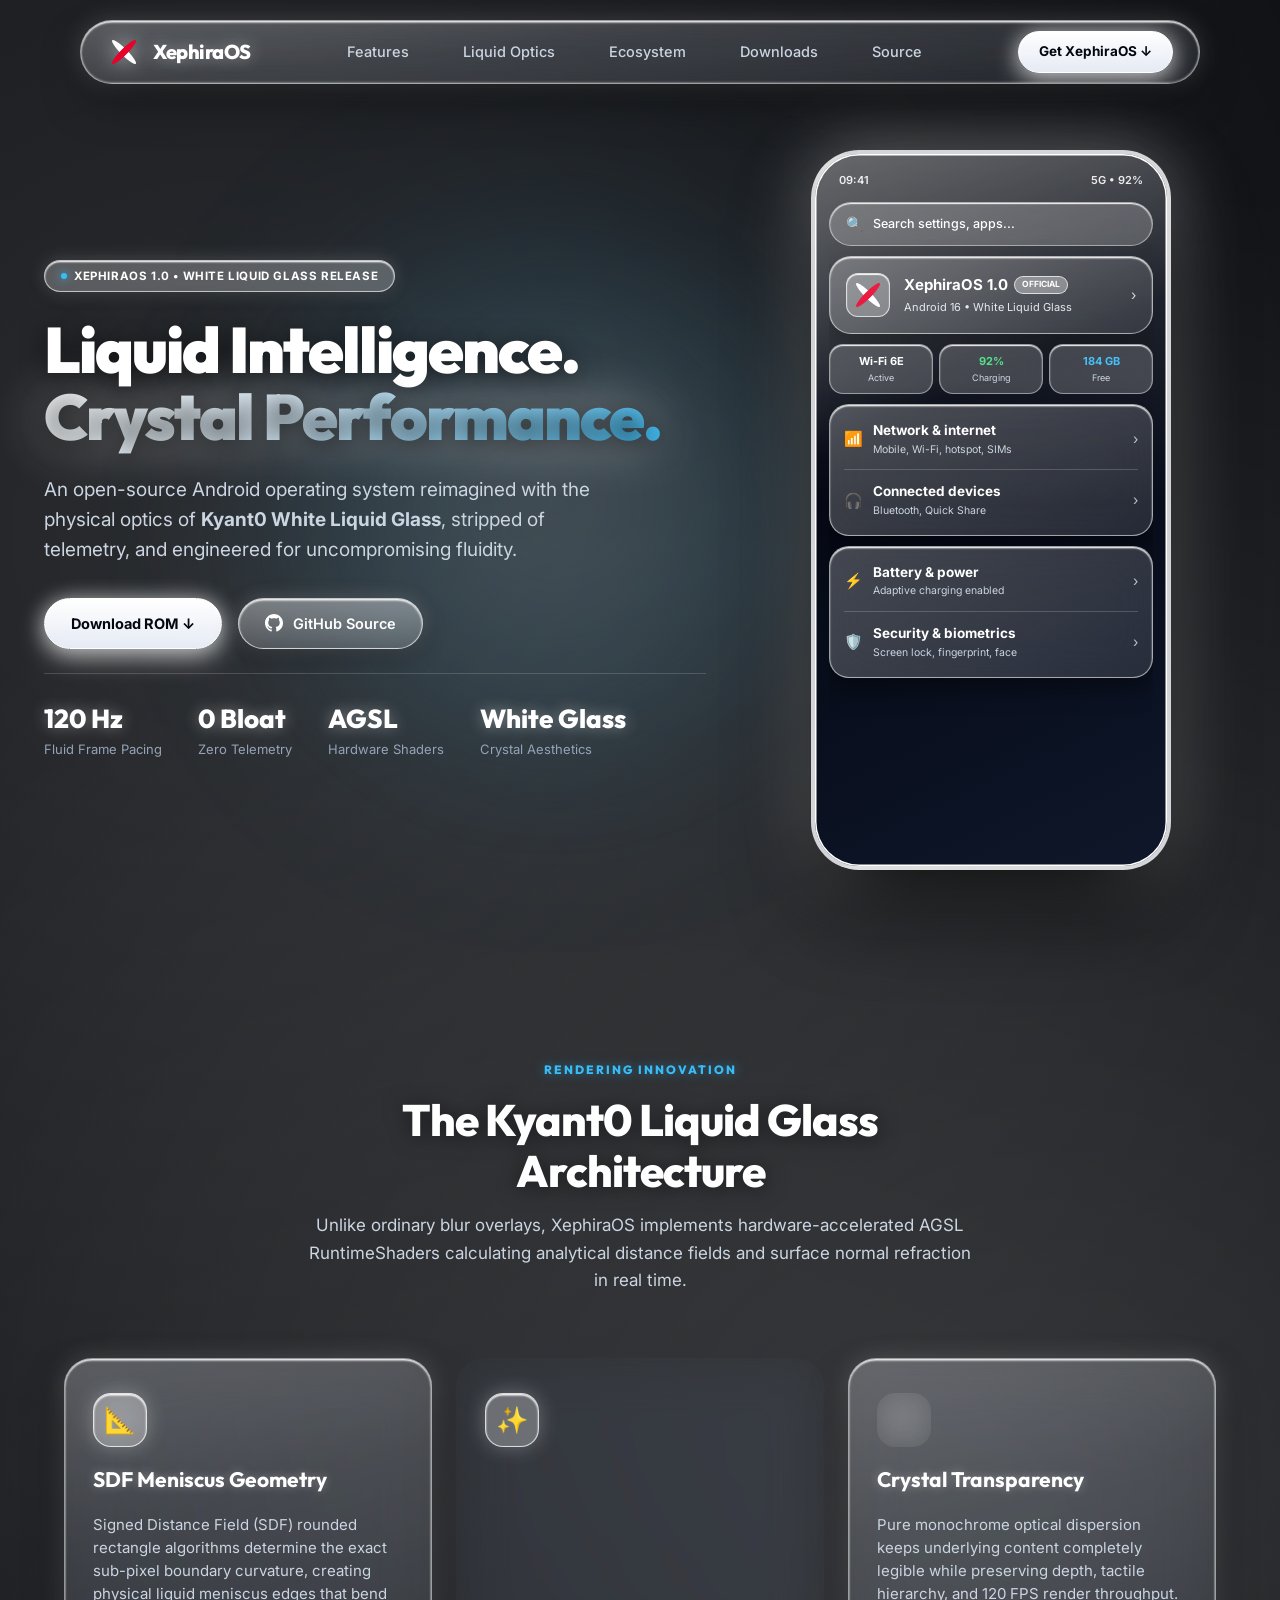
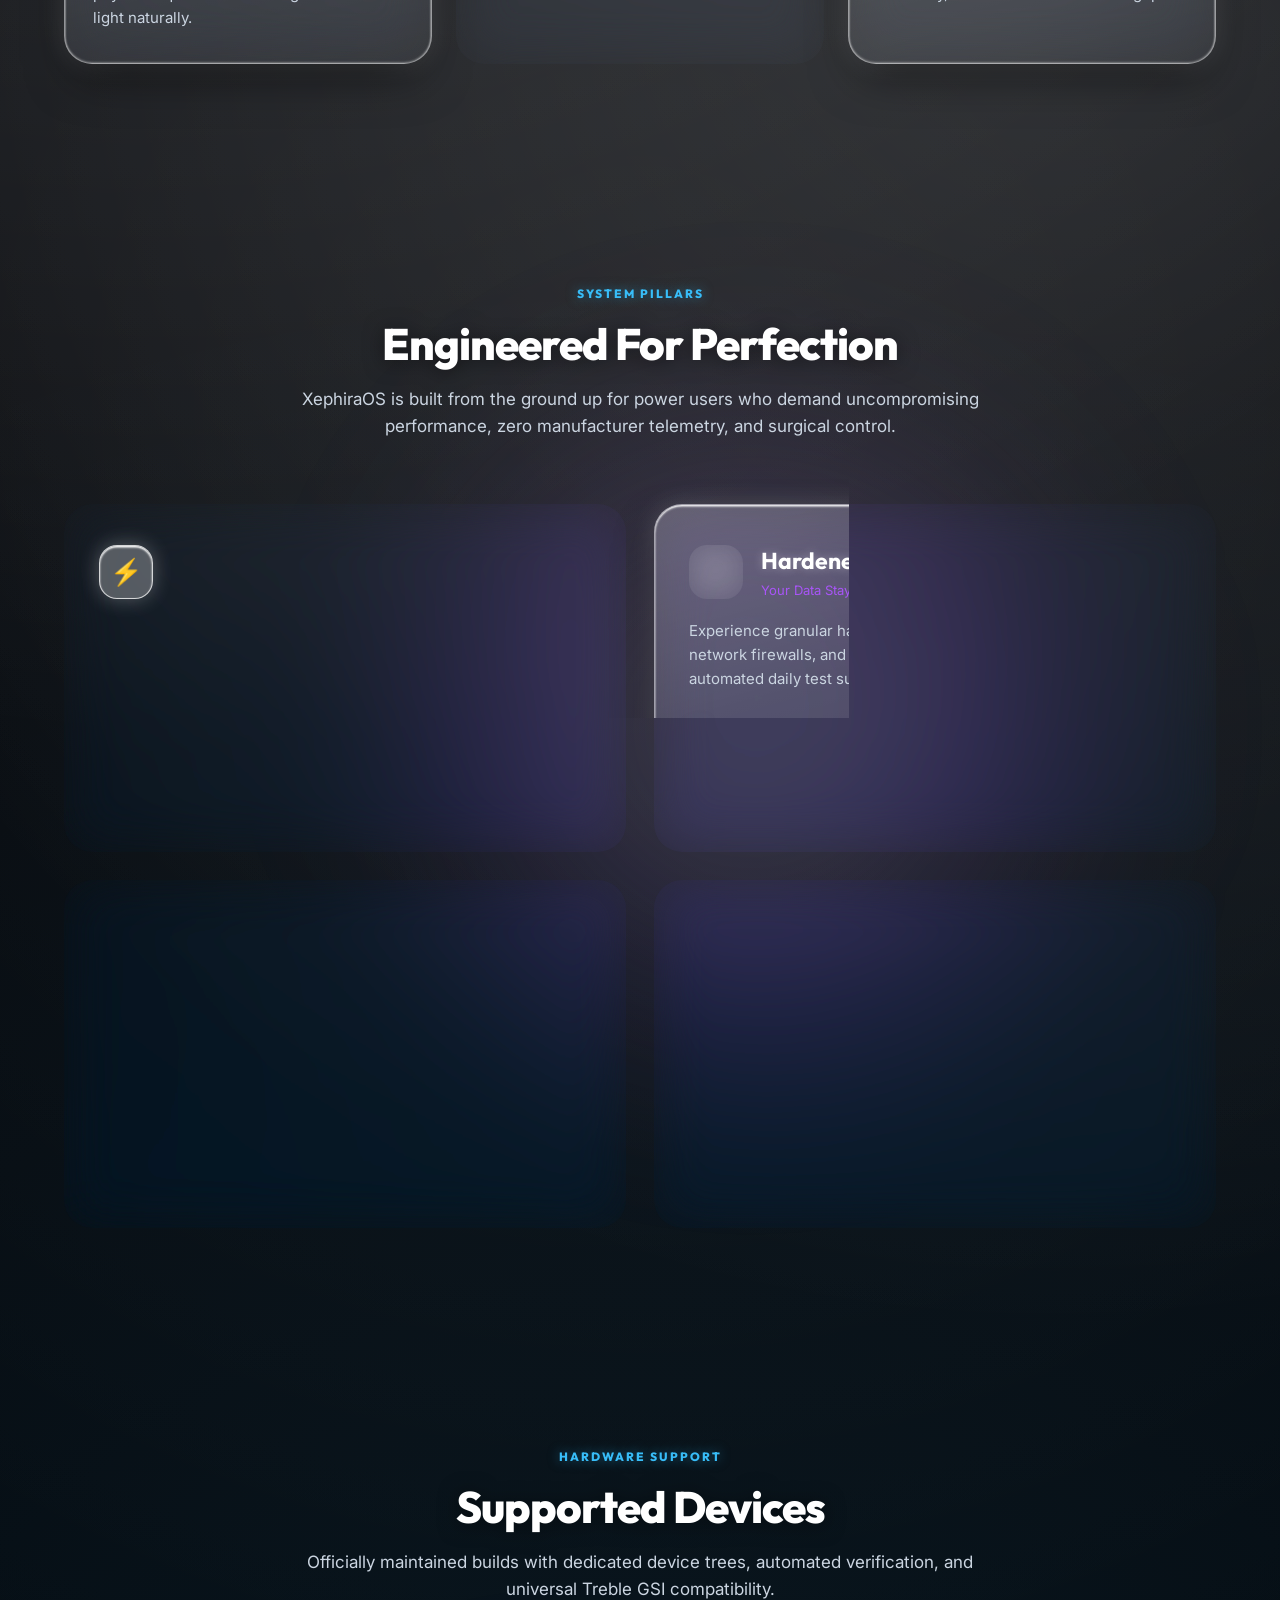
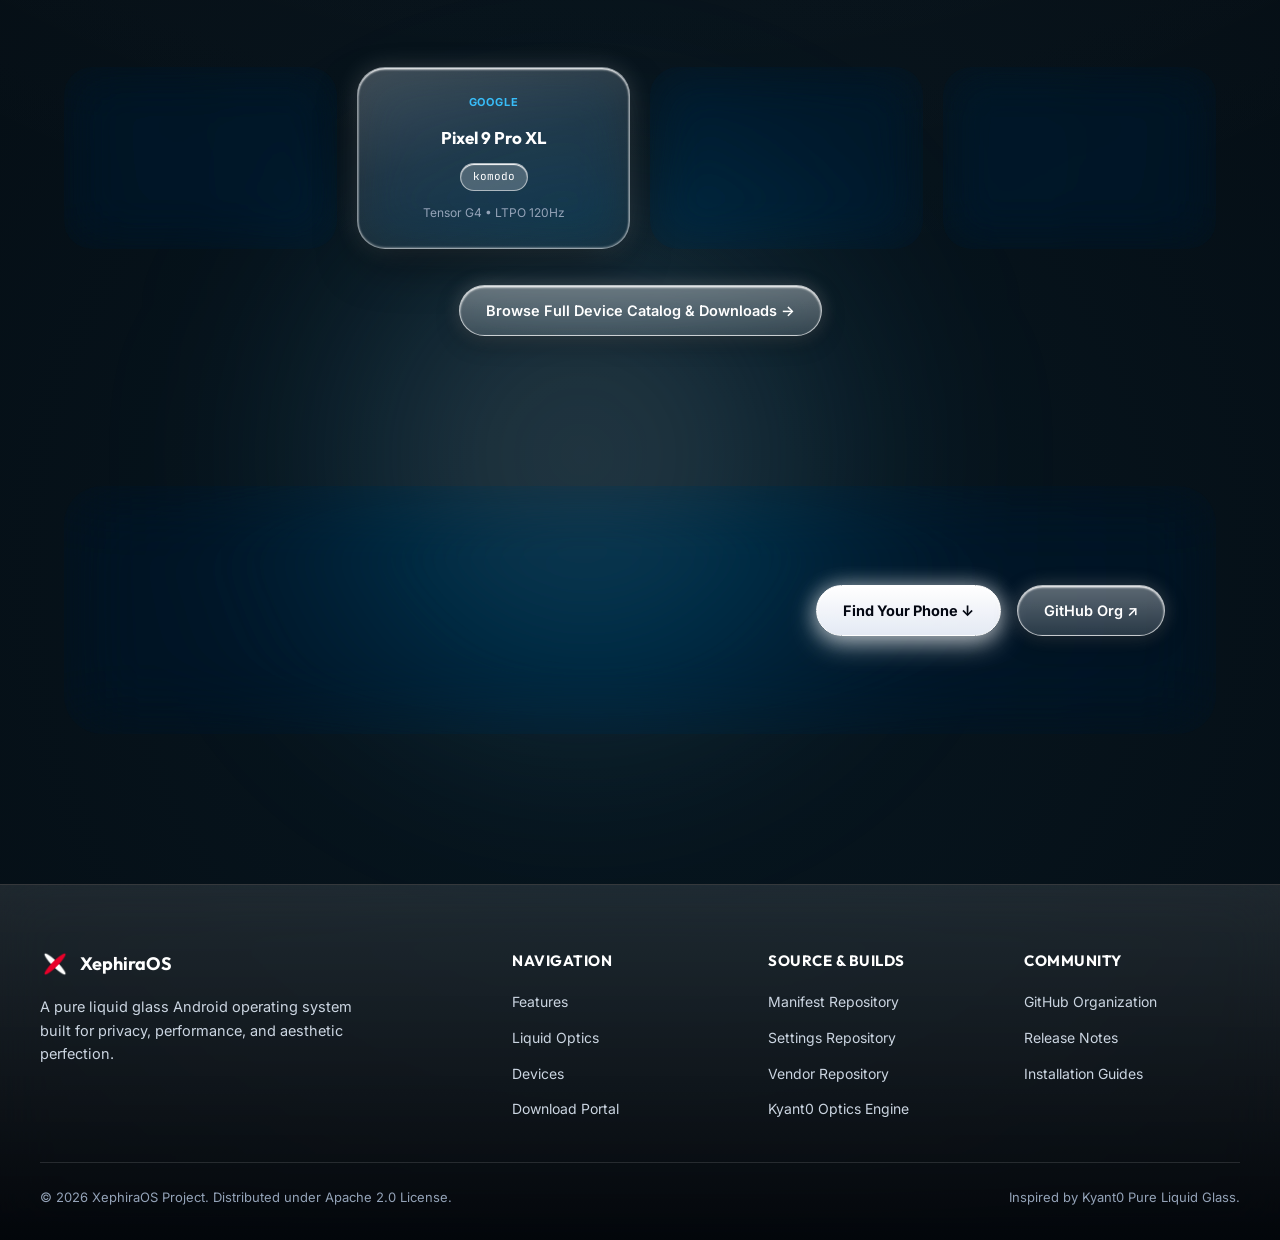
==== commit bc3e6e05: "Enhance entire website with Kyant0 White Liquid Glass aesthetic and luminous optics" ====
--- a/index.html
+++ b/index.html
@@ -25,6 +25,7 @@
 
     <div class="ambient-glow-1"></div>
     <div class="ambient-glow-2"></div>
+    <div class="ambient-glow-3"></div>
 
     <!-- ─── FLOATING LIQUID GLASS NAVBAR ─── -->
     <div class="navbar-wrapper">
@@ -57,7 +58,7 @@
             <div class="hero-text">
                 <div class="liquid-pill hero-pill-badge">
                     <span class="liquid-pill-dot"></span>
-                    <span>XEPHIRAOS 1.0 • ANDROID 16 RELEASE</span>
+                    <span>XEPHIRAOS 1.0 • WHITE LIQUID GLASS RELEASE</span>
                 </div>
 
                 <h1 class="hero-title">
@@ -66,7 +67,7 @@
                 </h1>
 
                 <p class="hero-subtitle">
-                    An open-source Android operating system reimagined with the physical optics of <strong>Kyant0 Pure Liquid Glass</strong>, stripped of telemetry, and engineered for uncompromising fluidity.
+                    An open-source Android operating system reimagined with the physical optics of <strong>Kyant0 White Liquid Glass</strong>, stripped of telemetry, and engineered for uncompromising fluidity.
                 </p>
 
                 <div class="hero-cta-row">
@@ -93,8 +94,8 @@
                         <p>Hardware Shaders</p>
                     </div>
                     <div class="stat-item">
-                        <h3>Linux 6.x</h3>
-                        <p>Modern Kernel</p>
+                        <h3>White Glass</h3>
+                        <p>Crystal Aesthetics</p>
                     </div>
                 </div>
             </div>
@@ -108,81 +109,81 @@
                     </div>
 
                     <div class="mockup-screen-container">
-                        <!-- Floating Liquid Glass Search Bar -->
+                        <!-- Floating White Liquid Glass Search Bar -->
                         <div class="liquid-glass-subtle" style="border-radius: 999px; padding: 10px 16px; display: flex; align-items: center; gap: 10px;">
                             <span style="font-size: 14px;">🔍</span>
-                            <span style="font-size: 12.5px; color: rgba(255,255,255,0.65);">Search settings, apps...</span>
+                            <span style="font-size: 12.5px; color: #ffffff; font-weight: 500;">Search settings, apps...</span>
                         </div>
 
                         <!-- Hero About Card -->
                         <div class="liquid-glass" style="padding: 16px; display: flex; align-items: center; gap: 14px; border-radius: 22px;">
-                            <div style="width: 44px; height: 44px; border-radius: 12px; background: rgba(255,255,255,0.1); border: 1px solid rgba(255,255,255,0.25); display: flex; align-items: center; justify-content: center; padding: 4px;">
+                            <div style="width: 44px; height: 44px; border-radius: 12px; background: rgba(255,255,255,0.25); border: 1px solid rgba(255,255,255,0.7); display: flex; align-items: center; justify-content: center; padding: 4px; box-shadow: inset 0 1px 1px #ffffff;">
                                 <img src="assets/xephira_x_vector_rendered_512.png" alt="Xephira" style="width: 100%; height: 100%; object-fit: contain;">
                             </div>
                             <div style="flex: 1;">
                                 <div style="display: flex; align-items: center; gap: 6px;">
                                     <strong style="font-size: 15px; color: #ffffff;">XephiraOS 1.0</strong>
-                                    <span style="font-size: 8.5px; font-weight: 700; background: rgba(255,255,255,0.2); padding: 1px 6px; border-radius: 99px;">OFFICIAL</span>
+                                    <span style="font-size: 8.5px; font-weight: 700; background: rgba(255,255,255,0.35); border: 1px solid rgba(255,255,255,0.7); padding: 1px 7px; border-radius: 99px; color: #ffffff;">OFFICIAL</span>
                                 </div>
-                                <div style="font-size: 11px; color: #94a3b8; margin-top: 2px;">Android 16 • Pixel 9 Pro XL</div>
-                            </div>
-                            <span style="color: rgba(255,255,255,0.4); font-size: 14px;">›</span>
+                                <div style="font-size: 11px; color: #e2e8f0; margin-top: 2px;">Android 16 • White Liquid Glass</div>
+                            </div>
+                            <span style="color: rgba(255,255,255,0.8); font-size: 14px;">›</span>
                         </div>
 
                         <!-- Status Pills Row -->
                         <div style="display: grid; grid-template-columns: repeat(3, 1fr); gap: 6px;">
                             <div class="liquid-glass-subtle" style="padding: 8px 4px; text-align: center; border-radius: 14px;">
-                                <div style="font-size: 11px; font-weight: 600; color: #ffffff;">Wi-Fi 6E</div>
-                                <div style="font-size: 9px; color: #94a3b8;">Active</div>
+                                <div style="font-size: 11px; font-weight: 700; color: #ffffff;">Wi-Fi 6E</div>
+                                <div style="font-size: 9px; color: #cbd5e1;">Active</div>
                             </div>
                             <div class="liquid-glass-subtle" style="padding: 8px 4px; text-align: center; border-radius: 14px;">
-                                <div style="font-size: 11px; font-weight: 600; color: #4ade80;">92%</div>
-                                <div style="font-size: 9px; color: #94a3b8;">Charging</div>
+                                <div style="font-size: 11px; font-weight: 700; color: #4ade80;">92%</div>
+                                <div style="font-size: 9px; color: #cbd5e1;">Charging</div>
                             </div>
                             <div class="liquid-glass-subtle" style="padding: 8px 4px; text-align: center; border-radius: 14px;">
-                                <div style="font-size: 11px; font-weight: 600; color: #38bdf8;">184 GB</div>
-                                <div style="font-size: 9px; color: #94a3b8;">Free</div>
+                                <div style="font-size: 11px; font-weight: 700; color: #38bdf8;">184 GB</div>
+                                <div style="font-size: 9px; color: #cbd5e1;">Free</div>
                             </div>
                         </div>
 
                         <!-- Grouped Category Cards -->
-                        <div class="liquid-glass" style="border-radius: 18px; padding: 4px 0;">
-                            <div style="padding: 10px 14px; display: flex; align-items: center; gap: 10px;">
-                                <span style="font-size: 14px;">📶</span>
+                        <div class="liquid-glass" style="border-radius: 20px; padding: 4px 0;">
+                            <div style="padding: 11px 14px; display: flex; align-items: center; gap: 10px;">
+                                <span style="font-size: 15px;">📶</span>
                                 <div style="flex: 1;">
-                                    <div style="font-size: 13px; font-weight: 600;">Network & internet</div>
-                                    <div style="font-size: 10.5px; color: #94a3b8;">Mobile, Wi-Fi, hotspot, SIMs</div>
+                                    <div style="font-size: 13.5px; font-weight: 700; color: #ffffff;">Network & internet</div>
+                                    <div style="font-size: 10.5px; color: #cbd5e1;">Mobile, Wi-Fi, hotspot, SIMs</div>
                                 </div>
-                                <span style="color: rgba(255,255,255,0.3); font-size: 12px;">›</span>
-                            </div>
-                            <div style="height: 1px; background: rgba(255,255,255,0.06); margin: 0 14px;"></div>
-                            <div style="padding: 10px 14px; display: flex; align-items: center; gap: 10px;">
-                                <span style="font-size: 14px;">🎧</span>
+                                <span style="color: rgba(255,255,255,0.7); font-size: 14px;">›</span>
+                            </div>
+                            <div style="height: 1px; background: rgba(255,255,255,0.18); margin: 0 14px;"></div>
+                            <div style="padding: 11px 14px; display: flex; align-items: center; gap: 10px;">
+                                <span style="font-size: 15px;">🎧</span>
                                 <div style="flex: 1;">
-                                    <div style="font-size: 13px; font-weight: 600;">Connected devices</div>
-                                    <div style="font-size: 10.5px; color: #94a3b8;">Bluetooth, Quick Share</div>
+                                    <div style="font-size: 13.5px; font-weight: 700; color: #ffffff;">Connected devices</div>
+                                    <div style="font-size: 10.5px; color: #cbd5e1;">Bluetooth, Quick Share</div>
                                 </div>
-                                <span style="color: rgba(255,255,255,0.3); font-size: 12px;">›</span>
+                                <span style="color: rgba(255,255,255,0.7); font-size: 14px;">›</span>
                             </div>
                         </div>
 
-                        <div class="liquid-glass" style="border-radius: 18px; padding: 4px 0;">
-                            <div style="padding: 10px 14px; display: flex; align-items: center; gap: 10px;">
-                                <span style="font-size: 14px;">⚡</span>
+                        <div class="liquid-glass" style="border-radius: 20px; padding: 4px 0;">
+                            <div style="padding: 11px 14px; display: flex; align-items: center; gap: 10px;">
+                                <span style="font-size: 15px;">⚡</span>
                                 <div style="flex: 1;">
-                                    <div style="font-size: 13px; font-weight: 600;">Battery & power</div>
-                                    <div style="font-size: 10.5px; color: #94a3b8;">Adaptive charging enabled</div>
+                                    <div style="font-size: 13.5px; font-weight: 700; color: #ffffff;">Battery & power</div>
+                                    <div style="font-size: 10.5px; color: #cbd5e1;">Adaptive charging enabled</div>
                                 </div>
-                                <span style="color: rgba(255,255,255,0.3); font-size: 12px;">›</span>
-                            </div>
-                            <div style="height: 1px; background: rgba(255,255,255,0.06); margin: 0 14px;"></div>
-                            <div style="padding: 10px 14px; display: flex; align-items: center; gap: 10px;">
-                                <span style="font-size: 14px;">🛡️</span>
+                                <span style="color: rgba(255,255,255,0.7); font-size: 14px;">›</span>
+                            </div>
+                            <div style="height: 1px; background: rgba(255,255,255,0.18); margin: 0 14px;"></div>
+                            <div style="padding: 11px 14px; display: flex; align-items: center; gap: 10px;">
+                                <span style="font-size: 15px;">🛡️</span>
                                 <div style="flex: 1;">
-                                    <div style="font-size: 13px; font-weight: 600;">Security & biometrics</div>
-                                    <div style="font-size: 10.5px; color: #94a3b8;">Screen lock, fingerprint, face</div>
+                                    <div style="font-size: 13.5px; font-weight: 700; color: #ffffff;">Security & biometrics</div>
+                                    <div style="font-size: 10.5px; color: #cbd5e1;">Screen lock, fingerprint, face</div>
                                 </div>
-                                <span style="color: rgba(255,255,255,0.3); font-size: 12px;">›</span>
+                                <span style="color: rgba(255,255,255,0.7); font-size: 14px;">›</span>
                             </div>
                         </div>
                     </div>
--- a/css/liquid-glass.css
+++ b/css/liquid-glass.css
@@ -1,46 +1,68 @@
 /*
- * XephiraOS - Kyant0 Pure Liquid Glass Design System
- * Inspired by Kyant0/AndroidLiquidGlass
- * Physical optical refraction, meniscus curvature, and specular highlights
+ * XephiraOS - Kyant0 White Liquid Glass Design System
+ * Pure White Liquid Glass, SDF Meniscus Optics, and Specular Rim Highlights
+ * Inspired by Kyant0/AndroidLiquidGlass & Apple VisionOS Pure Crystal Frosted Glass
  */
 
 :root {
-    --glass-bg-top: rgba(255, 255, 255, 0.10);
-    --glass-bg-mid: rgba(255, 255, 255, 0.045);
-    --glass-bg-bottom: rgba(255, 255, 255, 0.015);
-    
-    --glass-border-outer: rgba(255, 255, 255, 0.18);
-    --glass-border-highlight: rgba(255, 255, 255, 0.60);
-    --glass-border-subtle: rgba(255, 255, 255, 0.08);
-
-    --glass-blur-heavy: 32px;
-    --glass-blur-std: 24px;
-    --glass-blur-light: 16px;
-
-    --glass-shadow: 0 20px 40px -15px rgba(0, 0, 0, 0.5), 0 0 1px 1px rgba(255, 255, 255, 0.1);
-    --glass-shadow-hover: 0 28px 56px -12px rgba(0, 0, 0, 0.7), 0 0 2px 1px rgba(255, 255, 255, 0.25);
-    --glass-shadow-active: 0 12px 24px -8px rgba(0, 0, 0, 0.4);
-
-    --accent-glow: rgba(56, 189, 248, 0.25);
-    --accent-purple-glow: rgba(168, 85, 247, 0.25);
-}
-
-/* ─── BASE PURE LIQUID GLASS SURFACE ─── */
+    /* ─── PURE WHITE LIQUID GLASS TOKENS ─── */
+    --glass-bg-top: rgba(255, 255, 255, 0.26);
+    --glass-bg-mid: rgba(255, 255, 255, 0.14);
+    --glass-bg-bottom: rgba(255, 255, 255, 0.06);
+
+    --glass-border-outer: rgba(255, 255, 255, 0.50);
+    --glass-border-highlight: rgba(255, 255, 255, 0.95);
+    --glass-border-subtle: rgba(255, 255, 255, 0.30);
+
+    --glass-blur-heavy: 36px;
+    --glass-blur-std: 26px;
+    --glass-blur-light: 18px;
+
+    /* White Crystal Specular & Ambient Shadows */
+    --glass-shadow: 
+        0 20px 48px -12px rgba(0, 0, 0, 0.55), 
+        0 0 24px rgba(255, 255, 255, 0.16),
+        inset 0 1.5px 2px rgba(255, 255, 255, 0.95),
+        inset 0 -1px 2px rgba(255, 255, 255, 0.30);
+
+    --glass-shadow-hover: 
+        0 28px 64px -10px rgba(0, 0, 0, 0.65), 
+        0 0 40px rgba(255, 255, 255, 0.38),
+        inset 0 2px 3px rgba(255, 255, 255, 1.0),
+        inset 0 -1.5px 2px rgba(255, 255, 255, 0.45);
+
+    --glass-shadow-active: 
+        0 12px 28px -6px rgba(0, 0, 0, 0.45),
+        0 0 18px rgba(255, 255, 255, 0.2),
+        inset 0 1px 1.5px rgba(255, 255, 255, 0.85);
+
+    --accent-glow: rgba(255, 255, 255, 0.40);
+    --accent-blue: #38bdf8;
+    --accent-ice: #e0f2fe;
+}
+
+/* ─── BASE WHITE LIQUID GLASS SURFACE ─── */
 .liquid-glass {
     position: relative;
-    background: linear-gradient(175deg, var(--glass-bg-top) 0%, var(--glass-bg-mid) 40%, var(--glass-bg-bottom) 100%);
-    backdrop-filter: blur(var(--glass-blur-std)) saturate(160%);
-    -webkit-backdrop-filter: blur(var(--glass-blur-std)) saturate(160%);
+    background: linear-gradient(
+        165deg, 
+        var(--glass-bg-top) 0%, 
+        var(--glass-bg-mid) 42%, 
+        var(--glass-bg-bottom) 100%
+    );
+    backdrop-filter: blur(var(--glass-blur-std)) saturate(190%) brightness(114%);
+    -webkit-backdrop-filter: blur(var(--glass-blur-std)) saturate(190%) brightness(114%);
     border: 1px solid var(--glass-border-outer);
-    border-radius: 26px;
+    border-radius: 28px;
     box-shadow: var(--glass-shadow);
     transition: transform 0.28s cubic-bezier(0.34, 1.56, 0.64, 1), 
                 box-shadow 0.28s ease, 
-                border-color 0.28s ease;
+                border-color 0.28s ease,
+                background 0.28s ease;
     overflow: hidden;
 }
 
-/* Kyant0 Dynamic Specular Rim Sweep */
+/* Kyant0 Dynamic White Specular Meniscus Sweep */
 .liquid-glass::before {
     content: '';
     position: absolute;
@@ -51,27 +73,33 @@
     background: linear-gradient(
         90deg, 
         transparent 0%, 
-        rgba(255, 255, 255, 0.0) 25%, 
-        rgba(255, 255, 255, 0.24) 50%, 
-        rgba(255, 255, 255, 0.0) 75%, 
+        rgba(255, 255, 255, 0.0) 20%, 
+        rgba(255, 255, 255, 0.45) 50%, 
+        rgba(255, 255, 255, 0.0) 80%, 
         transparent 100%
     );
     transform: skewX(-25deg);
     pointer-events: none;
-    animation: liquidSheenSweep 8s infinite cubic-bezier(0.4, 0, 0.2, 1);
+    animation: whiteLiquidSheenSweep 7.5s infinite cubic-bezier(0.4, 0, 0.2, 1);
     z-index: 1;
 }
 
-@keyframes liquidSheenSweep {
+@keyframes whiteLiquidSheenSweep {
     0% { left: -160%; opacity: 0; }
-    10% { opacity: 1; }
-    40% { left: 200%; opacity: 0; }
-    100% { left: 200%; opacity: 0; }
-}
-
-/* Kyant0 Interactive Hover State */
+    12% { opacity: 1; }
+    42% { left: 210%; opacity: 0; }
+    100% { left: 210%; opacity: 0; }
+}
+
+/* White Liquid Glass Hover State */
 .liquid-glass:hover {
-    border-color: rgba(255, 255, 255, 0.35);
+    border-color: rgba(255, 255, 255, 0.85);
+    background: linear-gradient(
+        165deg, 
+        rgba(255, 255, 255, 0.34) 0%, 
+        rgba(255, 255, 255, 0.20) 42%, 
+        rgba(255, 255, 255, 0.10) 100%
+    );
     box-shadow: var(--glass-shadow-hover);
     transform: translateY(-4px);
 }
@@ -81,24 +109,41 @@
     box-shadow: var(--glass-shadow-active);
 }
 
-/* ─── VARIANT: HEAVY GLASS (Navigation, Modals, Hero) ─── */
+/* ─── VARIANT: HEAVY WHITE LIQUID GLASS (Navbar, Modals, Banner) ─── */
 .liquid-glass-heavy {
-    background: linear-gradient(175deg, rgba(255, 255, 255, 0.14) 0%, rgba(255, 255, 255, 0.05) 50%, rgba(255, 255, 255, 0.02) 100%);
-    backdrop-filter: blur(var(--glass-blur-heavy)) saturate(180%);
-    -webkit-backdrop-filter: blur(var(--glass-blur-heavy)) saturate(180%);
-    border: 1px solid rgba(255, 255, 255, 0.24);
-}
-
-/* ─── VARIANT: SUBTLE GLASS (Tiles, Nested Containers) ─── */
+    background: linear-gradient(
+        165deg, 
+        rgba(255, 255, 255, 0.32) 0%, 
+        rgba(255, 255, 255, 0.18) 50%, 
+        rgba(255, 255, 255, 0.08) 100%
+    );
+    backdrop-filter: blur(var(--glass-blur-heavy)) saturate(200%) brightness(118%);
+    -webkit-backdrop-filter: blur(var(--glass-blur-heavy)) saturate(200%) brightness(118%);
+    border: 1px solid rgba(255, 255, 255, 0.65);
+    box-shadow: 
+        0 24px 56px -12px rgba(0, 0, 0, 0.6), 
+        0 0 32px rgba(255, 255, 255, 0.22),
+        inset 0 2px 3px rgba(255, 255, 255, 1.0),
+        inset 0 -1.5px 2px rgba(255, 255, 255, 0.4);
+}
+
+/* ─── VARIANT: SUBTLE WHITE LIQUID GLASS (Inner tiles, inputs, spec chips) ─── */
 .liquid-glass-subtle {
-    background: linear-gradient(175deg, rgba(255, 255, 255, 0.07) 0%, rgba(255, 255, 255, 0.02) 100%);
-    backdrop-filter: blur(var(--glass-blur-light));
-    -webkit-backdrop-filter: blur(var(--glass-blur-light));
-    border: 1px solid rgba(255, 255, 255, 0.12);
+    background: linear-gradient(
+        165deg, 
+        rgba(255, 255, 255, 0.20) 0%, 
+        rgba(255, 255, 255, 0.10) 100%
+    );
+    backdrop-filter: blur(var(--glass-blur-light)) saturate(175%) brightness(112%);
+    -webkit-backdrop-filter: blur(var(--glass-blur-light)) saturate(175%) brightness(112%);
+    border: 1px solid rgba(255, 255, 255, 0.40);
     border-radius: 20px;
-}
-
-/* ─── LIQUID GLASS BUTTONS ─── */
+    box-shadow: 
+        0 4px 16px rgba(0, 0, 0, 0.25),
+        inset 0 1.2px 1.5px rgba(255, 255, 255, 0.9);
+}
+
+/* ─── WHITE LIQUID GLASS BUTTONS ─── */
 .liquid-btn {
     position: relative;
     display: inline-flex;
@@ -111,21 +156,35 @@
     font-weight: 600;
     color: #ffffff;
     text-decoration: none;
-    background: linear-gradient(180deg, rgba(255, 255, 255, 0.18) 0%, rgba(255, 255, 255, 0.06) 100%);
-    border: 1px solid rgba(255, 255, 255, 0.32);
+    background: linear-gradient(
+        180deg, 
+        rgba(255, 255, 255, 0.36) 0%, 
+        rgba(255, 255, 255, 0.16) 100%
+    );
+    border: 1px solid rgba(255, 255, 255, 0.65);
     border-radius: 999px;
-    backdrop-filter: blur(16px);
-    -webkit-backdrop-filter: blur(16px);
+    backdrop-filter: blur(20px) brightness(118%);
+    -webkit-backdrop-filter: blur(20px) brightness(118%);
     cursor: pointer;
-    box-shadow: 0 4px 16px rgba(0, 0, 0, 0.3), inset 0 1px 1px rgba(255, 255, 255, 0.4);
+    box-shadow: 
+        0 6px 22px rgba(0, 0, 0, 0.35), 
+        0 0 18px rgba(255, 255, 255, 0.22), 
+        inset 0 1.5px 2px rgba(255, 255, 255, 0.95);
     transition: all 0.25s cubic-bezier(0.34, 1.56, 0.64, 1);
     overflow: hidden;
 }
 
 .liquid-btn:hover {
-    background: linear-gradient(180deg, rgba(255, 255, 255, 0.28) 0%, rgba(255, 255, 255, 0.12) 100%);
-    border-color: rgba(255, 255, 255, 0.55);
-    box-shadow: 0 8px 24px rgba(255, 255, 255, 0.15), inset 0 1px 1px rgba(255, 255, 255, 0.6);
+    background: linear-gradient(
+        180deg, 
+        rgba(255, 255, 255, 0.50) 0%, 
+        rgba(255, 255, 255, 0.24) 100%
+    );
+    border-color: rgba(255, 255, 255, 0.95);
+    box-shadow: 
+        0 12px 32px rgba(255, 255, 255, 0.35), 
+        0 0 28px rgba(255, 255, 255, 0.50),
+        inset 0 2px 2px #ffffff;
     transform: translateY(-2px);
     color: #ffffff;
 }
@@ -135,34 +194,47 @@
     box-shadow: 0 2px 8px rgba(0, 0, 0, 0.4);
 }
 
+/* Primary High-Gloss Solid White Glass Button */
 .liquid-btn-primary {
-    background: linear-gradient(180deg, rgba(255, 255, 255, 0.95) 0%, rgba(220, 225, 235, 0.9) 100%);
-    color: #05070d;
+    background: linear-gradient(180deg, #ffffff 0%, rgba(240, 245, 255, 0.95) 100%);
+    color: #030712;
     border: 1px solid #ffffff;
-    box-shadow: 0 6px 20px rgba(255, 255, 255, 0.25);
+    box-shadow: 
+        0 8px 26px rgba(255, 255, 255, 0.55), 
+        0 0 20px rgba(255, 255, 255, 0.40),
+        inset 0 1.5px 2px #ffffff;
+    font-weight: 700;
 }
 
 .liquid-btn-primary:hover {
     background: #ffffff;
-    box-shadow: 0 10px 30px rgba(255, 255, 255, 0.4);
+    box-shadow: 
+        0 12px 38px rgba(255, 255, 255, 0.75), 
+        0 0 35px rgba(255, 255, 255, 0.60),
+        inset 0 2px 2px #ffffff;
     color: #000000;
-}
-
-/* ─── LIQUID GLASS PILLS & BADGES ─── */
+    transform: translateY(-2px);
+}
+
+/* ─── WHITE LIQUID GLASS PILLS & BADGES ─── */
 .liquid-pill {
     display: inline-flex;
     align-items: center;
     gap: 7px;
-    padding: 5px 14px;
+    padding: 6px 16px;
     font-size: 11.5px;
-    font-weight: 600;
-    color: #ffffff;
-    background: rgba(255, 255, 255, 0.12);
-    border: 1px solid rgba(255, 255, 255, 0.28);
+    font-weight: 700;
+    color: #ffffff;
+    background: rgba(255, 255, 255, 0.24);
+    border: 1px solid rgba(255, 255, 255, 0.62);
     border-radius: 999px;
-    backdrop-filter: blur(14px);
-    -webkit-backdrop-filter: blur(14px);
-    letter-spacing: 0.5px;
+    backdrop-filter: blur(16px) brightness(120%);
+    -webkit-backdrop-filter: blur(16px) brightness(120%);
+    letter-spacing: 0.6px;
+    box-shadow: 
+        0 4px 16px rgba(0, 0, 0, 0.2), 
+        0 0 18px rgba(255, 255, 255, 0.2),
+        inset 0 1.2px 1.5px rgba(255, 255, 255, 0.95);
 }
 
 .liquid-pill-dot {
@@ -170,32 +242,37 @@
     height: 6px;
     border-radius: 50%;
     background: #38bdf8;
-    box-shadow: 0 0 8px #38bdf8;
+    box-shadow: 0 0 10px #38bdf8;
 }
 
 .liquid-pill-green .liquid-pill-dot {
     background: #4ade80;
-    box-shadow: 0 0 8px #4ade80;
-}
-
-/* ─── LIQUID GLASS SEARCH & INPUTS ─── */
+    box-shadow: 0 0 10px #4ade80;
+}
+
+/* ─── WHITE LIQUID GLASS SEARCH & INPUTS ─── */
 .liquid-input-wrapper {
     position: relative;
     display: flex;
     align-items: center;
-    background: linear-gradient(180deg, rgba(255, 255, 255, 0.10) 0%, rgba(255, 255, 255, 0.03) 100%);
-    border: 1px solid rgba(255, 255, 255, 0.20);
+    background: linear-gradient(180deg, rgba(255, 255, 255, 0.22) 0%, rgba(255, 255, 255, 0.10) 100%);
+    border: 1px solid rgba(255, 255, 255, 0.45);
     border-radius: 999px;
-    backdrop-filter: blur(20px);
-    -webkit-backdrop-filter: blur(20px);
+    backdrop-filter: blur(24px) brightness(115%);
+    -webkit-backdrop-filter: blur(24px) brightness(115%);
     padding: 10px 18px;
+    box-shadow: 
+        0 4px 20px rgba(0, 0, 0, 0.25),
+        inset 0 1px 1.5px rgba(255, 255, 255, 0.85);
     transition: all 0.25s ease;
 }
 
 .liquid-input-wrapper:focus-within {
-    border-color: rgba(255, 255, 255, 0.55);
-    box-shadow: 0 0 20px rgba(255, 255, 255, 0.12);
-    background: linear-gradient(180deg, rgba(255, 255, 255, 0.14) 0%, rgba(255, 255, 255, 0.06) 100%);
+    border-color: rgba(255, 255, 255, 0.95);
+    box-shadow: 
+        0 0 28px rgba(255, 255, 255, 0.35),
+        inset 0 1.5px 2px #ffffff;
+    background: linear-gradient(180deg, rgba(255, 255, 255, 0.32) 0%, rgba(255, 255, 255, 0.16) 100%);
 }
 
 .liquid-input {
@@ -210,5 +287,5 @@
 }
 
 .liquid-input::placeholder {
-    color: rgba(255, 255, 255, 0.45);
-}
+    color: rgba(255, 255, 255, 0.60);
+}
--- a/css/style.css
+++ b/css/style.css
@@ -1,6 +1,7 @@
 /*
  * XephiraOS Official Website Stylesheet
- * Responsive layout, typography, components, and interactive elements
+ * Full White Liquid Glass Aesthetic — Meniscus Refraction & Luminous Frosted Panes
+ * Inspired by Kyant0 Pure Liquid Glass & Apple VisionOS Crystal Architecture
  */
 
 :root {
@@ -8,17 +9,24 @@
     --font-body: 'Inter', -apple-system, BlinkMacSystemFont, 'Segoe UI', Roboto, sans-serif;
     --font-mono: 'JetBrains Mono', 'Fira Code', monospace;
 
-    --bg-main: #04060a;
-    --bg-surface: #090d16;
+    --bg-main: #020408;
+    --bg-surface: #070c16;
     --text-pure: #ffffff;
-    --text-primary: #f1f5f9;
-    --text-secondary: #94a3b8;
-    --text-muted: #64748b;
+    --text-primary: #f8fafc;
+    --text-secondary: #cbd5e1;
+    --text-muted: #94a3b8;
 
     --accent-blue: #38bdf8;
     --accent-cyan: #06b6d4;
     --accent-purple: #a855f7;
-    --accent-emerald: #10b981;
+    --accent-emerald: #4ade80;
+
+    /* White Liquid Glass Tokens */
+    --w-glass-card-bg: linear-gradient(165deg, rgba(255, 255, 255, 0.24) 0%, rgba(255, 255, 255, 0.12) 45%, rgba(255, 255, 255, 0.05) 100%);
+    --w-glass-card-border: rgba(255, 255, 255, 0.48);
+    --w-glass-card-border-hover: rgba(255, 255, 255, 0.85);
+    --w-glass-shadow: 0 20px 48px -12px rgba(0, 0, 0, 0.55), 0 0 24px rgba(255, 255, 255, 0.16), inset 0 1.5px 2px rgba(255, 255, 255, 0.95), inset 0 -1px 2px rgba(255, 255, 255, 0.30);
+    --w-glass-shadow-hover: 0 28px 64px -10px rgba(0, 0, 0, 0.65), 0 0 38px rgba(255, 255, 255, 0.36), inset 0 2px 3px rgba(255, 255, 255, 1.0), inset 0 -1.5px 2px rgba(255, 255, 255, 0.45);
 }
 
 * {
@@ -39,38 +47,52 @@
     line-height: 1.6;
     overflow-x: hidden;
     position: relative;
+    /* Luminous White Crystal Caustics in Background */
     background-image: 
-        radial-gradient(circle at 18% 12%, rgba(56, 189, 248, 0.08) 0%, transparent 45%),
-        radial-gradient(circle at 82% 35%, rgba(168, 85, 247, 0.08) 0%, transparent 45%),
-        radial-gradient(circle at 50% 85%, rgba(6, 182, 212, 0.06) 0%, transparent 50%);
-}
-
-/* Ambient glow blobs in background */
+        radial-gradient(circle at 18% 12%, rgba(255, 255, 255, 0.16) 0%, transparent 45%),
+        radial-gradient(circle at 82% 35%, rgba(255, 255, 255, 0.13) 0%, transparent 45%),
+        radial-gradient(circle at 50% 85%, rgba(56, 189, 248, 0.10) 0%, transparent 50%),
+        radial-gradient(circle at 50% 45%, rgba(255, 255, 255, 0.06) 0%, transparent 60%);
+}
+
+/* Luminous Ambient Glow Blobs */
 .ambient-glow-1 {
     position: absolute;
-    top: 5%;
-    left: 20%;
-    width: 600px;
-    height: 600px;
-    background: radial-gradient(circle, rgba(56, 189, 248, 0.12) 0%, transparent 70%);
-    filter: blur(80px);
-    pointer-events: none;
-    z-index: 0;
-}
-
-.ambient-glow-2 {
-    position: absolute;
-    top: 45%;
-    right: 15%;
-    width: 700px;
-    height: 700px;
-    background: radial-gradient(circle, rgba(168, 85, 247, 0.10) 0%, transparent 70%);
+    top: 4%;
+    left: 18%;
+    width: 650px;
+    height: 650px;
+    background: radial-gradient(circle, rgba(255, 255, 255, 0.22) 0%, rgba(56, 189, 248, 0.15) 45%, transparent 70%);
     filter: blur(90px);
     pointer-events: none;
     z-index: 0;
 }
 
-/* ─── NAVIGATION BAR ─── */
+.ambient-glow-2 {
+    position: absolute;
+    top: 44%;
+    right: 12%;
+    width: 750px;
+    height: 750px;
+    background: radial-gradient(circle, rgba(255, 255, 255, 0.18) 0%, rgba(168, 85, 247, 0.12) 45%, transparent 70%);
+    filter: blur(100px);
+    pointer-events: none;
+    z-index: 0;
+}
+
+.ambient-glow-3 {
+    position: absolute;
+    top: 75%;
+    left: 20%;
+    width: 650px;
+    height: 650px;
+    background: radial-gradient(circle, rgba(255, 255, 255, 0.18) 0%, rgba(56, 189, 248, 0.12) 50%, transparent 70%);
+    filter: blur(100px);
+    pointer-events: none;
+    z-index: 0;
+}
+
+/* ─── FLOATING WHITE LIQUID GLASS NAVBAR ─── */
 .navbar-wrapper {
     position: fixed;
     top: 20px;
@@ -88,8 +110,17 @@
     display: flex;
     align-items: center;
     justify-content: space-between;
-    padding: 10px 24px;
+    padding: 10px 26px;
     border-radius: 999px;
+    background: linear-gradient(135deg, rgba(255, 255, 255, 0.28) 0%, rgba(255, 255, 255, 0.15) 100%);
+    border: 1px solid rgba(255, 255, 255, 0.58);
+    box-shadow: 
+        0 16px 45px rgba(0, 0, 0, 0.45), 
+        0 0 28px rgba(255, 255, 255, 0.20), 
+        inset 0 1.5px 2px rgba(255, 255, 255, 0.95),
+        inset 0 -1px 2px rgba(255, 255, 255, 0.25);
+    backdrop-filter: blur(28px) saturate(190%) brightness(115%);
+    -webkit-backdrop-filter: blur(28px) saturate(190%) brightness(115%);
 }
 
 .brand-link {
@@ -100,15 +131,15 @@
 }
 
 .brand-logo {
-    width: 38px;
-    height: 38px;
+    width: 34px;
+    height: 34px;
     object-fit: contain;
-    filter: drop-shadow(0 2px 8px rgba(255, 255, 255, 0.25));
-    transition: transform 0.3s cubic-bezier(0.34, 1.56, 0.64, 1);
+    filter: drop-shadow(0 0 10px rgba(255, 255, 255, 0.6));
+    transition: transform 0.3s ease;
 }
 
 .brand-link:hover .brand-logo {
-    transform: scale(1.1) rotate(-5deg);
+    transform: rotate(8deg) scale(1.08);
 }
 
 .brand-text {
@@ -116,13 +147,14 @@
     font-size: 20px;
     font-weight: 800;
     color: var(--text-pure);
-    letter-spacing: 0.5px;
+    letter-spacing: -0.5px;
+    text-shadow: 0 0 16px rgba(255, 255, 255, 0.4);
 }
 
 .nav-links {
     display: flex;
     align-items: center;
-    gap: 28px;
+    gap: 26px;
     list-style: none;
 }
 
@@ -131,52 +163,61 @@
     font-weight: 500;
     color: var(--text-secondary);
     text-decoration: none;
-    transition: color 0.2s ease;
-}
-
-.nav-link:hover, .nav-link.active {
-    color: var(--text-pure);
+    padding: 6px 14px;
+    border-radius: 999px;
+    transition: all 0.2s ease;
+}
+
+.nav-link:hover {
+    color: #ffffff;
+    background: rgba(255, 255, 255, 0.20);
+    box-shadow: inset 0 1px 1px rgba(255, 255, 255, 0.8), 0 0 12px rgba(255, 255, 255, 0.15);
+}
+
+.nav-link.active {
+    color: #ffffff;
+    background: rgba(255, 255, 255, 0.28);
+    border: 1px solid rgba(255, 255, 255, 0.55);
+    box-shadow: inset 0 1.2px 1.5px rgba(255, 255, 255, 0.9), 0 0 15px rgba(255, 255, 255, 0.2);
 }
 
 .nav-actions {
     display: flex;
     align-items: center;
-    gap: 14px;
+    gap: 12px;
 }
 
 .mobile-menu-btn {
     display: none;
-    background: transparent;
-    border: none;
+    background: rgba(255, 255, 255, 0.2);
+    border: 1px solid rgba(255, 255, 255, 0.5);
     color: #ffffff;
-    font-size: 24px;
+    font-size: 18px;
+    padding: 6px 12px;
+    border-radius: 10px;
     cursor: pointer;
 }
 
 /* ─── HERO SECTION ─── */
 .hero-section {
     position: relative;
-    padding: 140px 24px 80px;
-    min-height: 95vh;
-    display: flex;
-    align-items: center;
-    justify-content: center;
+    padding: 150px 24px 80px;
+    max-width: 1240px;
+    margin: 0 auto;
     z-index: 1;
 }
 
 .hero-container {
-    max-width: 1200px;
-    width: 100%;
     display: grid;
     grid-template-columns: 1.15fr 0.85fr;
-    gap: 60px;
+    gap: 40px;
     align-items: center;
 }
 
 .hero-text {
     display: flex;
     flex-direction: column;
-    gap: 22px;
+    gap: 24px;
 }
 
 .hero-pill-badge {
@@ -186,21 +227,23 @@
 .hero-title {
     font-family: var(--font-heading);
     font-size: 64px;
-    font-weight: 800;
-    line-height: 1.08;
+    font-weight: 900;
+    line-height: 1.05;
+    letter-spacing: -2px;
     color: var(--text-pure);
-    letter-spacing: -1.5px;
+    text-shadow: 0 4px 24px rgba(0, 0, 0, 0.6);
 }
 
 .hero-gradient-text {
-    background: linear-gradient(135deg, #ffffff 30%, #94a3b8 70%, #38bdf8 100%);
+    background: linear-gradient(135deg, #ffffff 0%, #e0f2fe 40%, #7dd3fc 80%, #38bdf8 100%);
     -webkit-background-clip: text;
     -webkit-text-fill-color: transparent;
+    filter: drop-shadow(0 0 25px rgba(255, 255, 255, 0.45));
 }
 
 .hero-subtitle {
     font-size: 19px;
-    line-height: 1.55;
+    line-height: 1.6;
     color: var(--text-secondary);
     max-width: 560px;
 }
@@ -209,21 +252,22 @@
     display: flex;
     align-items: center;
     gap: 16px;
-    padding-top: 10px;
+    padding-top: 8px;
 }
 
 .hero-stats-row {
     display: flex;
     gap: 36px;
     padding-top: 24px;
-    border-top: 1px solid rgba(255, 255, 255, 0.08);
+    border-top: 1px solid rgba(255, 255, 255, 0.16);
 }
 
 .stat-item h3 {
     font-family: var(--font-heading);
     font-size: 26px;
-    font-weight: 700;
+    font-weight: 800;
     color: var(--text-pure);
+    text-shadow: 0 0 15px rgba(255, 255, 255, 0.4);
 }
 
 .stat-item p {
@@ -231,7 +275,7 @@
     color: var(--text-muted);
 }
 
-/* ─── INTERACTIVE PHONE SHOWCASE ─── */
+/* ─── WHITE CERAMIC LIQUID GLASS PHONE SHOWCASE ─── */
 .hero-phone-wrap {
     display: flex;
     justify-content: center;
@@ -242,13 +286,13 @@
 .phone-mockup {
     width: 360px;
     height: 720px;
-    border-radius: 46px;
-    border: 4px solid rgba(255, 255, 255, 0.22);
+    border-radius: 48px;
+    border: 4.5px solid rgba(255, 255, 255, 0.82);
     box-shadow: 
-        0 35px 80px -20px rgba(0, 0, 0, 0.9),
-        0 0 50px rgba(56, 189, 248, 0.25),
-        inset 0 0 0 1px rgba(255, 255, 255, 0.35);
-    background: linear-gradient(135deg, #0f172a, #020617, #1e1b4b);
+        0 40px 90px -15px rgba(0, 0, 0, 0.95),
+        0 0 70px rgba(255, 255, 255, 0.38),
+        inset 0 0 0 1.5px #ffffff;
+    background: linear-gradient(155deg, rgba(255, 255, 255, 0.20) 0%, #030712 35%, #0f172a 100%);
     position: relative;
     padding: 16px 14px;
     overflow: hidden;
@@ -256,13 +300,25 @@
     flex-direction: column;
 }
 
+.phone-mockup::after {
+    content: '';
+    position: absolute;
+    top: 0;
+    left: 0;
+    right: 0;
+    height: 50%;
+    background: linear-gradient(180deg, rgba(255, 255, 255, 0.18) 0%, transparent 100%);
+    pointer-events: none;
+    border-radius: 44px 44px 0 0;
+}
+
 .mockup-header {
     display: flex;
     justify-content: space-between;
     align-items: center;
     font-size: 11px;
     font-weight: 600;
-    color: rgba(255, 255, 255, 0.85);
+    color: rgba(255, 255, 255, 0.9);
     padding: 2px 10px 12px;
 }
 
@@ -280,10 +336,25 @@
     display: none;
 }
 
+/* White Liquid Glass Inside Phone Screen */
+.mockup-screen-container .liquid-glass {
+    background: linear-gradient(145deg, rgba(255, 255, 255, 0.26) 0%, rgba(255, 255, 255, 0.12) 100%);
+    border: 1px solid rgba(255, 255, 255, 0.55);
+    box-shadow: 0 10px 25px rgba(0, 0, 0, 0.4), inset 0 1.2px 1.5px #ffffff;
+    backdrop-filter: blur(20px);
+}
+
+.mockup-screen-container .liquid-glass-subtle {
+    background: rgba(255, 255, 255, 0.20);
+    border: 1px solid rgba(255, 255, 255, 0.45);
+    box-shadow: inset 0 1px 1.2px #ffffff;
+    backdrop-filter: blur(16px);
+}
+
 /* ─── SECTION STYLING ─── */
 .section {
     position: relative;
-    padding: 100px 24px;
+    padding: 110px 24px;
     max-width: 1200px;
     margin: 0 auto;
     z-index: 1;
@@ -299,30 +370,38 @@
     gap: 16px;
 }
 
+.section-badge-center {
+    text-align: center;
+    margin-bottom: 50px;
+}
+
 .section-tag {
     font-family: var(--font-heading);
     font-size: 12px;
-    font-weight: 700;
+    font-weight: 800;
     letter-spacing: 2px;
     color: var(--accent-blue);
     text-transform: uppercase;
+    text-shadow: 0 0 12px rgba(56, 189, 248, 0.5);
 }
 
 .section-title {
     font-family: var(--font-heading);
-    font-size: 42px;
+    font-size: 44px;
     font-weight: 800;
     color: var(--text-pure);
-    letter-spacing: -0.8px;
+    letter-spacing: -1px;
     line-height: 1.15;
+    text-shadow: 0 2px 20px rgba(0, 0, 0, 0.5);
 }
 
 .section-description {
     font-size: 17px;
     color: var(--text-secondary);
-}
-
-/* ─── KYANT0 OPTICS SHOWCASE GRID ─── */
+    line-height: 1.6;
+}
+
+/* ─── WHITE LIQUID GLASS OPTICS SHOWCASE ─── */
 .optics-grid {
     display: grid;
     grid-template-columns: repeat(3, 1fr);
@@ -330,23 +409,32 @@
 }
 
 .optics-card {
-    padding: 32px 28px;
+    padding: 34px 28px;
     display: flex;
     flex-direction: column;
     gap: 16px;
+    background: var(--w-glass-card-bg);
+    border: 1px solid var(--w-glass-card-border);
+    box-shadow: var(--w-glass-shadow);
+}
+
+.optics-card:hover {
+    border-color: var(--w-glass-card-border-hover);
+    box-shadow: var(--w-glass-shadow-hover);
 }
 
 .optics-icon-box {
-    width: 52px;
-    height: 52px;
-    border-radius: 16px;
-    background: rgba(255, 255, 255, 0.12);
-    border: 1px solid rgba(255, 255, 255, 0.25);
+    width: 54px;
+    height: 54px;
+    border-radius: 18px;
+    background: rgba(255, 255, 255, 0.28);
+    border: 1px solid rgba(255, 255, 255, 0.75);
     display: flex;
     align-items: center;
     justify-content: center;
-    font-size: 24px;
-    box-shadow: inset 0 1px 1px rgba(255, 255, 255, 0.4);
+    font-size: 26px;
+    box-shadow: inset 0 1.5px 2px #ffffff, 0 0 20px rgba(255, 255, 255, 0.28);
+    backdrop-filter: blur(16px);
 }
 
 .optics-title {
@@ -354,6 +442,7 @@
     font-size: 21px;
     font-weight: 700;
     color: var(--text-pure);
+    text-shadow: 0 0 10px rgba(255, 255, 255, 0.3);
 }
 
 .optics-desc {
@@ -362,7 +451,7 @@
     line-height: 1.55;
 }
 
-/* ─── FEATURES PILLARS ─── */
+/* ─── WHITE LIQUID GLASS FEATURES PILLARS ─── */
 .features-grid {
     display: grid;
     grid-template-columns: repeat(2, 1fr);
@@ -370,10 +459,18 @@
 }
 
 .feature-card {
-    padding: 36px 32px;
+    padding: 38px 34px;
     display: flex;
     flex-direction: column;
     gap: 18px;
+    background: var(--w-glass-card-bg);
+    border: 1px solid var(--w-glass-card-border);
+    box-shadow: var(--w-glass-shadow);
+}
+
+.feature-card:hover {
+    border-color: var(--w-glass-card-border-hover);
+    box-shadow: var(--w-glass-shadow-hover);
 }
 
 .feature-header {
@@ -384,30 +481,32 @@
 
 .feature-title {
     font-family: var(--font-heading);
-    font-size: 22px;
+    font-size: 23px;
     font-weight: 700;
     color: var(--text-pure);
+    text-shadow: 0 0 10px rgba(255, 255, 255, 0.3);
 }
 
 .feature-list {
     list-style: none;
     display: flex;
     flex-direction: column;
-    gap: 10px;
+    gap: 12px;
     padding-top: 8px;
 }
 
 .feature-list li {
-    font-size: 14.5px;
-    color: var(--text-secondary);
-    display: flex;
-    align-items: center;
-    gap: 10px;
+    font-size: 15px;
+    color: var(--text-secondary);
+    display: flex;
+    align-items: center;
+    gap: 12px;
 }
 
 .feature-list li svg {
     color: var(--accent-blue);
     flex-shrink: 0;
+    filter: drop-shadow(0 0 8px rgba(56, 189, 248, 0.5));
 }
 
 /* ─── DEVICE ECOSYSTEM OVERVIEW ─── */
@@ -418,20 +517,29 @@
 }
 
 .device-card-mini {
-    padding: 24px 20px;
+    padding: 26px 20px;
     display: flex;
     flex-direction: column;
     align-items: center;
     text-align: center;
     gap: 12px;
     text-decoration: none;
+    background: var(--w-glass-card-bg);
+    border: 1px solid var(--w-glass-card-border);
+    box-shadow: var(--w-glass-shadow);
+}
+
+.device-card-mini:hover {
+    border-color: var(--w-glass-card-border-hover);
+    box-shadow: var(--w-glass-shadow-hover);
 }
 
 .device-card-mini .brand-tag {
     font-size: 11px;
     color: var(--accent-blue);
-    font-weight: 600;
-    letter-spacing: 0.5px;
+    font-weight: 700;
+    letter-spacing: 0.8px;
+    text-transform: uppercase;
 }
 
 .device-card-mini h4 {
@@ -443,35 +551,46 @@
 .device-card-mini .codename-pill {
     font-family: var(--font-mono);
     font-size: 11px;
-    color: var(--text-muted);
-    background: rgba(255, 255, 255, 0.06);
-    padding: 3px 10px;
+    color: #ffffff;
+    background: rgba(255, 255, 255, 0.22);
+    padding: 4px 12px;
     border-radius: 999px;
-    border: 1px solid rgba(255, 255, 255, 0.1);
-}
-
-/* ─── CTA BANNER ─── */
+    border: 1px solid rgba(255, 255, 255, 0.55);
+    box-shadow: inset 0 1px 1px #ffffff;
+}
+
+/* ─── WHITE LIQUID GLASS CTA BANNER ─── */
 .cta-banner {
-    padding: 60px 48px;
+    padding: 64px 50px;
     display: flex;
     align-items: center;
     justify-content: space-between;
-    border-radius: 36px;
+    border-radius: 38px;
     margin: 40px auto;
     position: relative;
     overflow: hidden;
+    background: linear-gradient(145deg, rgba(255, 255, 255, 0.30) 0%, rgba(255, 255, 255, 0.16) 50%, rgba(255, 255, 255, 0.08) 100%);
+    border: 1.5px solid rgba(255, 255, 255, 0.70);
+    box-shadow: 
+        0 30px 80px rgba(0, 0, 0, 0.65), 
+        0 0 50px rgba(255, 255, 255, 0.28), 
+        inset 0 2px 3px #ffffff,
+        inset 0 -1.5px 2px rgba(255, 255, 255, 0.4);
+    backdrop-filter: blur(36px) saturate(200%);
+    -webkit-backdrop-filter: blur(36px) saturate(200%);
 }
 
 .cta-text h2 {
     font-family: var(--font-heading);
-    font-size: 34px;
+    font-size: 36px;
     font-weight: 800;
     color: var(--text-pure);
     margin-bottom: 8px;
+    text-shadow: 0 0 16px rgba(255, 255, 255, 0.35);
 }
 
 .cta-text p {
-    font-size: 16px;
+    font-size: 16.5px;
     color: var(--text-secondary);
     max-width: 520px;
 }
@@ -483,10 +602,10 @@
 
 /* ─── FOOTER ─── */
 .footer {
-    border-top: 1px solid rgba(255, 255, 255, 0.08);
-    background: rgba(0, 0, 0, 0.5);
-    backdrop-filter: blur(20px);
-    padding: 60px 24px 30px;
+    border-top: 1px solid rgba(255, 255, 255, 0.20);
+    background: linear-gradient(180deg, rgba(255, 255, 255, 0.10) 0%, rgba(3, 5, 9, 0.85) 100%);
+    backdrop-filter: blur(28px);
+    padding: 64px 24px 32px;
     z-index: 1;
 }
 
@@ -518,6 +637,7 @@
     color: var(--text-pure);
     margin-bottom: 16px;
     letter-spacing: 0.5px;
+    text-transform: uppercase;
 }
 
 .footer-links {
@@ -531,18 +651,19 @@
     font-size: 14px;
     color: var(--text-secondary);
     text-decoration: none;
-    transition: color 0.2s ease;
+    transition: all 0.2s ease;
 }
 
 .footer-links a:hover {
-    color: var(--text-pure);
+    color: #ffffff;
+    text-shadow: 0 0 10px rgba(255, 255, 255, 0.5);
 }
 
 .footer-bottom {
     max-width: 1200px;
     margin: 0 auto;
     padding-top: 24px;
-    border-top: 1px solid rgba(255, 255, 255, 0.06);
+    border-top: 1px solid rgba(255, 255, 255, 0.12);
     display: flex;
     justify-content: space-between;
     align-items: center;
@@ -552,61 +673,80 @@
 
 /* ─── DOWNLOAD PORTAL SPECIFIC STYLES ─── */
 .download-hero {
-    padding: 140px 24px 40px;
+    padding: 150px 24px 44px;
     text-align: center;
     max-width: 820px;
     margin: 0 auto;
 }
 
 .download-search-box {
-    max-width: 600px;
-    margin: 32px auto 0;
+    max-width: 620px;
+    margin: 34px auto 0;
 }
 
 .brand-filter-bar {
     display: flex;
     justify-content: center;
     flex-wrap: wrap;
-    gap: 10px;
-    margin: 32px 0 48px;
+    gap: 12px;
+    margin: 34px 0 50px;
 }
 
 .filter-btn {
-    padding: 8px 20px;
+    padding: 9px 22px;
     border-radius: 999px;
-    background: rgba(255, 255, 255, 0.06);
-    border: 1px solid rgba(255, 255, 255, 0.15);
-    color: var(--text-secondary);
+    background: rgba(255, 255, 255, 0.20);
+    border: 1px solid rgba(255, 255, 255, 0.45);
+    color: #ffffff;
     font-size: 13.5px;
     font-weight: 600;
     cursor: pointer;
-    transition: all 0.2s ease;
+    box-shadow: 
+        0 4px 14px rgba(0, 0, 0, 0.2),
+        inset 0 1px 1.5px rgba(255, 255, 255, 0.85);
+    backdrop-filter: blur(16px);
+    transition: all 0.25s cubic-bezier(0.34, 1.56, 0.64, 1);
 }
 
 .filter-btn:hover {
-    background: rgba(255, 255, 255, 0.12);
-    color: #ffffff;
+    background: rgba(255, 255, 255, 0.35);
+    border-color: rgba(255, 255, 255, 0.85);
+    box-shadow: 0 6px 20px rgba(255, 255, 255, 0.3), inset 0 1.5px 2px #ffffff;
+    transform: translateY(-2px);
 }
 
 .filter-btn.active {
     background: #ffffff;
-    color: #04060a;
+    color: #020617;
     border-color: #ffffff;
-    box-shadow: 0 4px 16px rgba(255, 255, 255, 0.3);
+    box-shadow: 
+        0 8px 24px rgba(255, 255, 255, 0.55), 
+        0 0 25px rgba(255, 255, 255, 0.4),
+        inset 0 1.5px 2px #ffffff;
+    font-weight: 700;
 }
 
 .devices-grid {
     display: grid;
     grid-template-columns: repeat(3, 1fr);
-    gap: 24px;
+    gap: 26px;
     margin-bottom: 80px;
 }
 
 .device-card {
-    padding: 28px 24px;
-    display: flex;
-    flex-direction: column;
-    gap: 16px;
+    padding: 30px 26px;
+    display: flex;
+    flex-direction: column;
+    gap: 18px;
+    cursor: pointer;
+    background: var(--w-glass-card-bg);
+    border: 1px solid var(--w-glass-card-border);
+    box-shadow: var(--w-glass-shadow);
+}
+
+.device-card:hover {
+    border-color: var(--w-glass-card-border-hover);
+    box-shadow: var(--w-glass-shadow-hover);
 }
 
 .device-card-header {
@@ -620,6 +760,7 @@
     font-size: 20px;
     font-weight: 700;
     color: var(--text-pure);
+    text-shadow: 0 0 10px rgba(255, 255, 255, 0.25);
 }
 
 .device-meta {
@@ -632,11 +773,12 @@
 .device-codename {
     font-family: var(--font-mono);
     font-size: 12px;
-    color: var(--accent-blue);
-    background: rgba(56, 189, 248, 0.1);
-    padding: 2px 8px;
-    border-radius: 6px;
-    border: 1px solid rgba(56, 189, 248, 0.25);
+    color: #ffffff;
+    background: rgba(255, 255, 255, 0.22);
+    padding: 3px 10px;
+    border-radius: 8px;
+    border: 1px solid rgba(255, 255, 255, 0.60);
+    box-shadow: inset 0 1px 1px #ffffff;
 }
 
 .device-specs-chips {
@@ -648,31 +790,34 @@
 }
 
 .spec-chip {
-    background: rgba(255, 255, 255, 0.05);
-    padding: 4px 10px;
-    border-radius: 8px;
-    border: 1px solid rgba(255, 255, 255, 0.1);
+    background: rgba(255, 255, 255, 0.18);
+    padding: 5px 12px;
+    border-radius: 10px;
+    border: 1px solid rgba(255, 255, 255, 0.45);
+    color: #ffffff;
+    box-shadow: inset 0 1px 1px rgba(255, 255, 255, 0.7);
+    font-weight: 500;
 }
 
 .maintainer-row {
     display: flex;
     align-items: center;
     gap: 10px;
-    padding-top: 8px;
-    border-top: 1px solid rgba(255, 255, 255, 0.08);
+    padding-top: 10px;
+    border-top: 1px solid rgba(255, 255, 255, 0.16);
     font-size: 12.5px;
-    color: var(--text-muted);
-}
-
-/* ─── DOWNLOAD MODAL / DRAWER ─── */
+    color: var(--text-secondary);
+}
+
+/* ─── WHITE LIQUID GLASS DOWNLOAD MODAL / DRAWER ─── */
 .modal-backdrop {
     position: fixed;
     top: 0;
     left: 0;
     right: 0;
     bottom: 0;
-    background: rgba(0, 0, 0, 0.75);
-    backdrop-filter: blur(12px);
+    background: rgba(2, 4, 8, 0.8);
+    backdrop-filter: blur(16px);
     z-index: 1000;
     display: flex;
     align-items: center;
@@ -690,12 +835,22 @@
 
 .download-modal {
     width: 100%;
-    max-width: 640px;
+    max-width: 660px;
     max-height: 90vh;
     overflow-y: auto;
-    padding: 36px 32px;
+    padding: 38px 34px;
+    border-radius: 34px;
     transform: scale(0.95);
     transition: transform 0.3s cubic-bezier(0.34, 1.56, 0.64, 1);
+    background: linear-gradient(155deg, rgba(255, 255, 255, 0.35) 0%, rgba(255, 255, 255, 0.22) 50%, rgba(255, 255, 255, 0.12) 100%);
+    border: 1.5px solid rgba(255, 255, 255, 0.75);
+    box-shadow: 
+        0 35px 85px rgba(0, 0, 0, 0.8), 
+        0 0 50px rgba(255, 255, 255, 0.35), 
+        inset 0 2px 3px #ffffff,
+        inset 0 -1.5px 2px rgba(255, 255, 255, 0.4);
+    backdrop-filter: blur(36px) saturate(200%);
+    -webkit-backdrop-filter: blur(36px) saturate(200%);
 }
 
 .modal-backdrop.open .download-modal {
@@ -706,39 +861,43 @@
     position: absolute;
     top: 20px;
     right: 20px;
-    width: 36px;
-    height: 36px;
+    width: 38px;
+    height: 38px;
     border-radius: 50%;
-    background: rgba(255, 255, 255, 0.1);
-    border: 1px solid rgba(255, 255, 255, 0.2);
+    background: rgba(255, 255, 255, 0.22);
+    border: 1px solid rgba(255, 255, 255, 0.60);
     color: #ffffff;
     display: flex;
     align-items: center;
     justify-content: center;
     cursor: pointer;
     font-size: 18px;
+    box-shadow: inset 0 1px 1px #ffffff;
     transition: all 0.2s ease;
 }
 
 .modal-close-btn:hover {
-    background: rgba(255, 255, 255, 0.25);
+    background: rgba(255, 255, 255, 0.45);
+    border-color: #ffffff;
+    box-shadow: 0 0 15px rgba(255, 255, 255, 0.5), inset 0 1.5px 2px #ffffff;
     transform: scale(1.1);
 }
 
 /* Modal Inner Structure */
 .flavor-toggle-bar {
     display: flex;
-    background: rgba(0, 0, 0, 0.4);
-    padding: 4px;
+    background: rgba(255, 255, 255, 0.16);
+    padding: 5px;
     border-radius: 999px;
-    border: 1px solid rgba(255, 255, 255, 0.12);
-    margin: 20px 0;
+    border: 1px solid rgba(255, 255, 255, 0.45);
+    box-shadow: inset 0 1px 2px rgba(255, 255, 255, 0.7);
+    margin: 22px 0;
     gap: 4px;
 }
 
 .tab-btn {
     flex: 1;
-    padding: 10px 16px;
+    padding: 11px 18px;
     border-radius: 999px;
     border: none;
     background: transparent;
@@ -760,8 +919,11 @@
 
 .tab-btn.active {
     background: #ffffff;
-    color: #04060a;
-    box-shadow: 0 4px 16px rgba(255, 255, 255, 0.25);
+    color: #020617;
+    box-shadow: 
+        0 6px 20px rgba(255, 255, 255, 0.45), 
+        inset 0 1.5px 2px #ffffff;
+    font-weight: 700;
 }
 
 .modal-meta-grid {
@@ -772,31 +934,33 @@
 }
 
 .modal-meta-card {
-    background: rgba(255, 255, 255, 0.04);
-    border: 1px solid rgba(255, 255, 255, 0.08);
-    border-radius: 14px;
-    padding: 12px 14px;
+    background: rgba(255, 255, 255, 0.18);
+    border: 1px solid rgba(255, 255, 255, 0.45);
+    border-radius: 16px;
+    padding: 14px 16px;
     display: flex;
     flex-direction: column;
     gap: 4px;
+    box-shadow: inset 0 1px 1.5px rgba(255, 255, 255, 0.85);
 }
 
 .modal-meta-label {
     font-size: 11px;
     text-transform: uppercase;
     letter-spacing: 0.8px;
-    color: var(--text-muted);
+    color: var(--text-secondary);
+    font-weight: 600;
 }
 
 .modal-meta-val {
-    font-size: 14px;
-    font-weight: 600;
+    font-size: 14.5px;
+    font-weight: 700;
     color: var(--text-pure);
 }
 
 .checksum-container {
-    background: rgba(0, 0, 0, 0.35);
-    border: 1px solid rgba(255, 255, 255, 0.1);
+    background: rgba(0, 0, 0, 0.45);
+    border: 1px solid rgba(255, 255, 255, 0.35);
     border-radius: 14px;
     padding: 14px 16px;
     margin: 20px 0;
@@ -804,35 +968,44 @@
     align-items: center;
     justify-content: space-between;
     gap: 12px;
+    box-shadow: inset 0 1px 2px rgba(0, 0, 0, 0.4);
 }
 
 .checksum-text {
     font-family: var(--font-mono);
     font-size: 11.5px;
-    color: var(--accent-blue);
+    color: #e0f2fe;
     word-break: break-all;
     user-select: all;
 }
 
-/* Flashing Guides Grid */
+/* ─── WHITE LIQUID GLASS FLASHING GUIDES ─── */
 .guide-section {
     max-width: 1200px;
-    margin: 40px auto 80px;
+    margin: 40px auto 90px;
     padding: 0 24px;
 }
 
 .guide-grid {
     display: grid;
     grid-template-columns: repeat(3, 1fr);
-    gap: 24px;
+    gap: 26px;
     margin-top: 32px;
 }
 
 .guide-card {
-    padding: 30px 26px;
+    padding: 32px 28px;
     display: flex;
     flex-direction: column;
     gap: 16px;
+    background: var(--w-glass-card-bg);
+    border: 1px solid var(--w-glass-card-border);
+    box-shadow: var(--w-glass-shadow);
+}
+
+.guide-card:hover {
+    border-color: var(--w-glass-card-border-hover);
+    box-shadow: var(--w-glass-shadow-hover);
 }
 
 .guide-card h3 {
@@ -843,13 +1016,14 @@
     display: flex;
     align-items: center;
     gap: 10px;
+    text-shadow: 0 0 10px rgba(255, 255, 255, 0.3);
 }
 
 .guide-steps {
     list-style: none;
     display: flex;
     flex-direction: column;
-    gap: 12px;
+    gap: 14px;
     counter-reset: step-counter;
 }
 
@@ -859,7 +1033,7 @@
     color: var(--text-secondary);
     line-height: 1.5;
     position: relative;
-    padding-left: 32px;
+    padding-left: 34px;
 }
 
 .guide-steps li::before {
@@ -867,30 +1041,32 @@
     position: absolute;
     left: 0;
     top: 0;
-    width: 20px;
-    height: 20px;
+    width: 22px;
+    height: 22px;
     border-radius: 50%;
-    background: rgba(56, 189, 248, 0.15);
-    color: var(--accent-blue);
-    border: 1px solid rgba(56, 189, 248, 0.3);
+    background: rgba(255, 255, 255, 0.32);
+    color: #ffffff;
+    border: 1px solid rgba(255, 255, 255, 0.85);
     font-size: 11px;
-    font-weight: 700;
+    font-weight: 800;
     display: flex;
     align-items: center;
     justify-content: center;
+    box-shadow: inset 0 1px 1px #ffffff, 0 0 10px rgba(255, 255, 255, 0.2);
 }
 
 .guide-code {
     font-family: var(--font-mono);
-    background: rgba(0, 0, 0, 0.4);
-    border: 1px solid rgba(255, 255, 255, 0.1);
+    background: rgba(0, 0, 0, 0.45);
+    border: 1px solid rgba(255, 255, 255, 0.30);
     padding: 8px 12px;
     border-radius: 8px;
     font-size: 12px;
-    color: #38bdf8;
+    color: #7dd3fc;
     margin-top: 6px;
     display: block;
     user-select: all;
+    box-shadow: inset 0 1px 2px rgba(0, 0, 0, 0.4);
 }
 
 /* ─── RESPONSIVE BREAKPOINTS ─── */
@@ -921,6 +1097,9 @@
     .devices-grid {
         grid-template-columns: repeat(2, 1fr);
     }
+    .guide-grid {
+        grid-template-columns: 1fr;
+    }
     .footer-container {
         grid-template-columns: 1fr 1fr;
     }
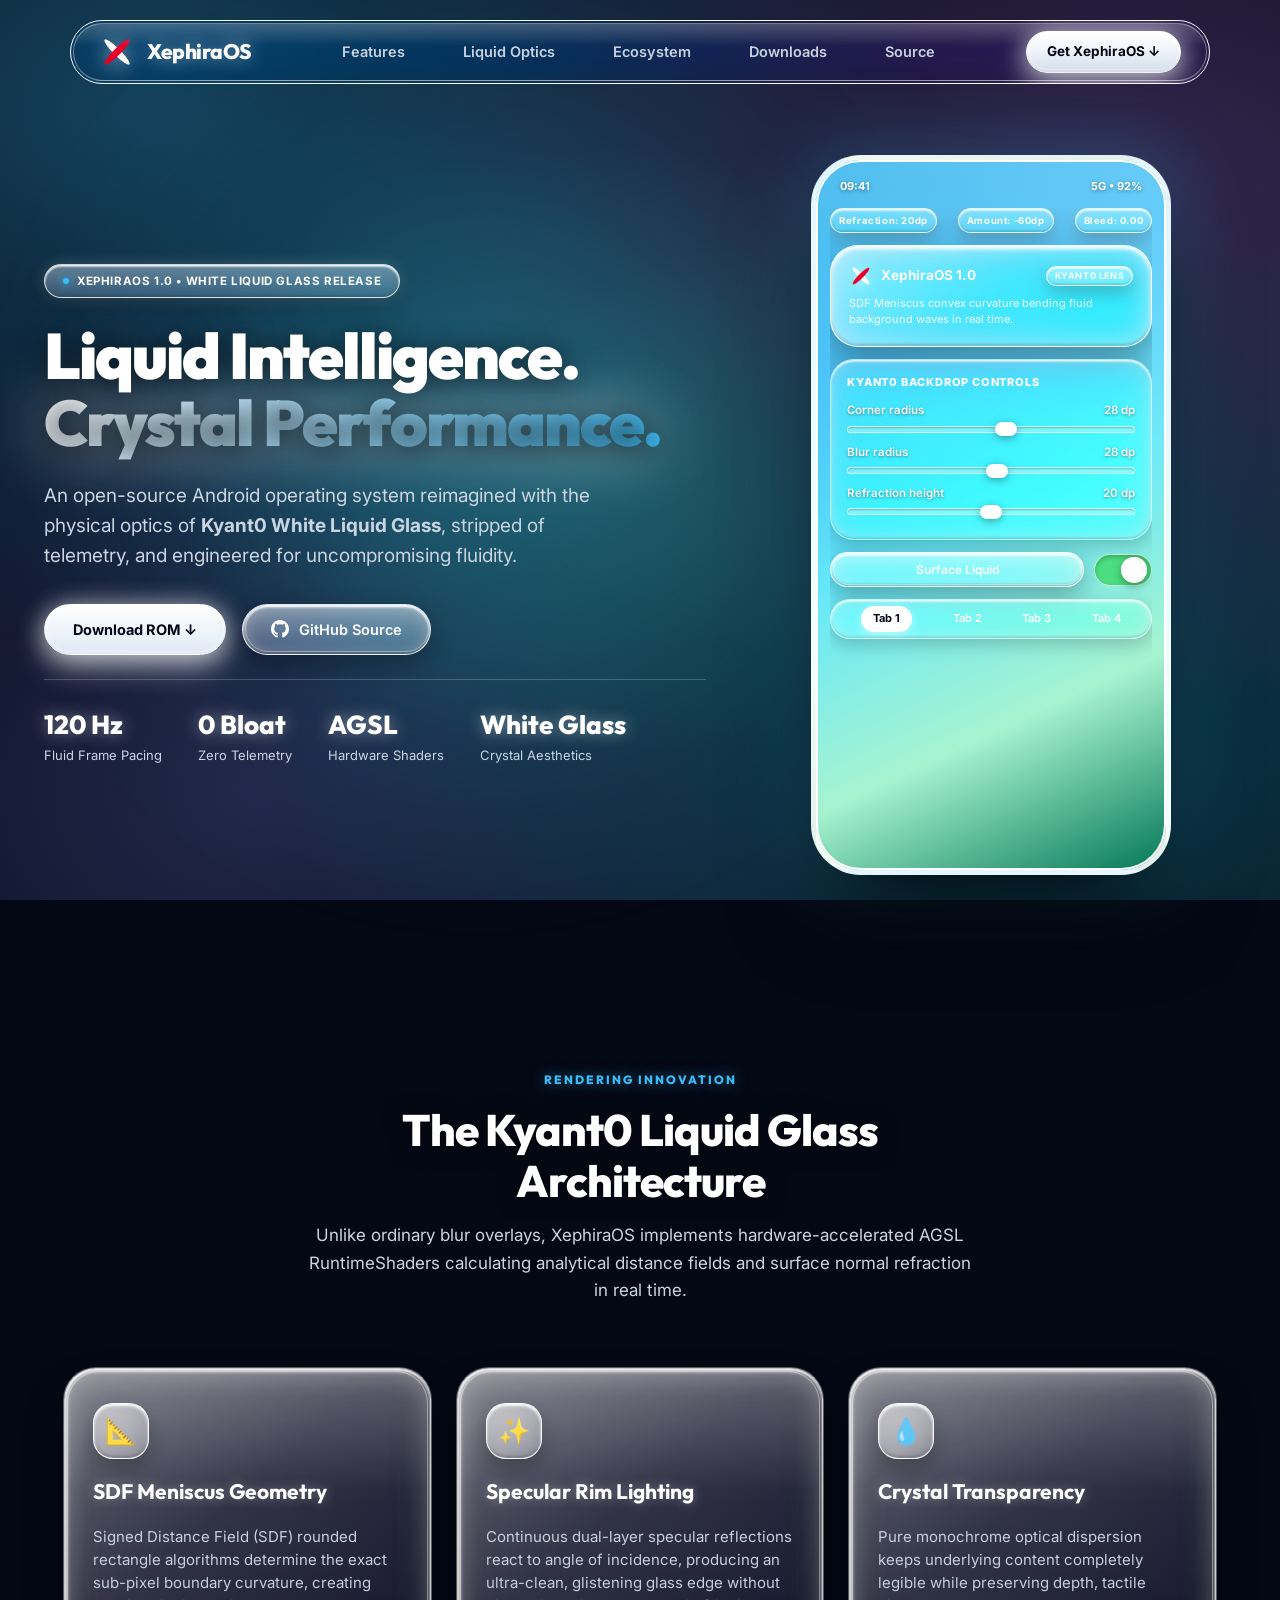
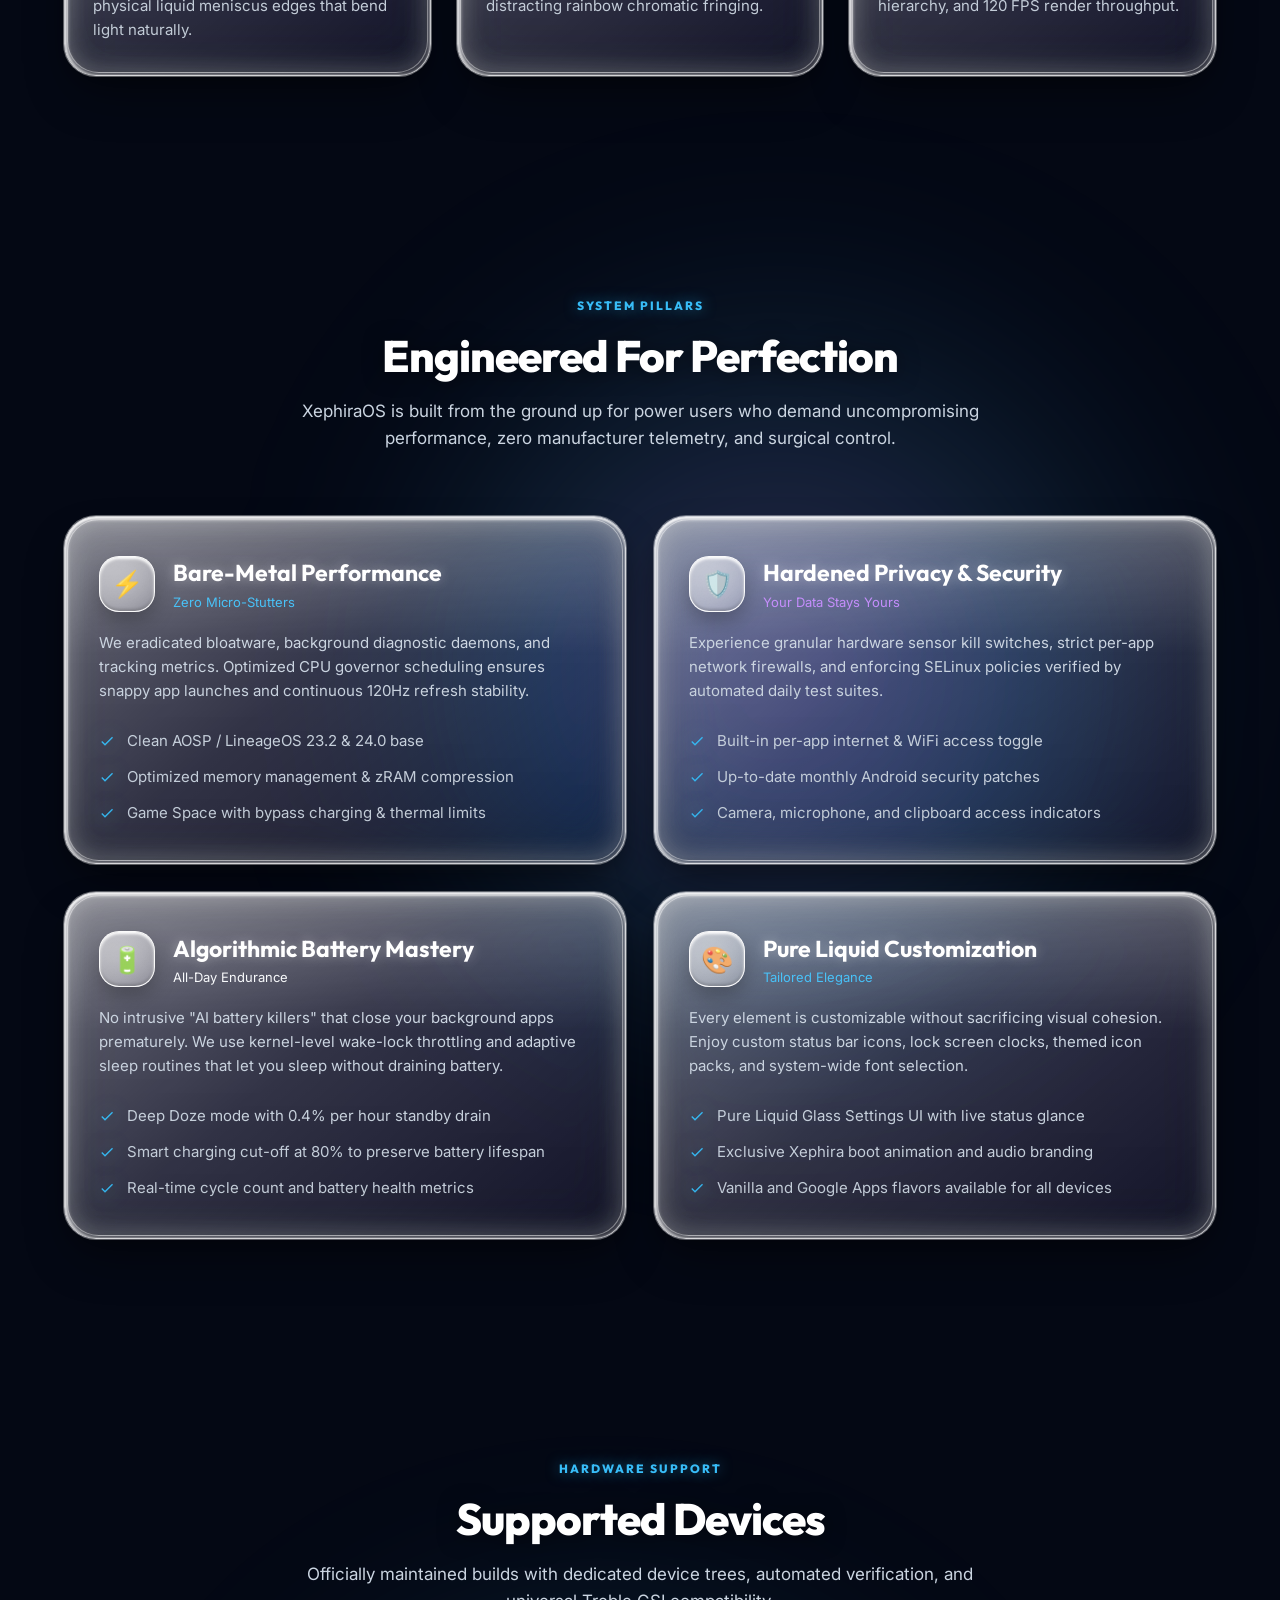
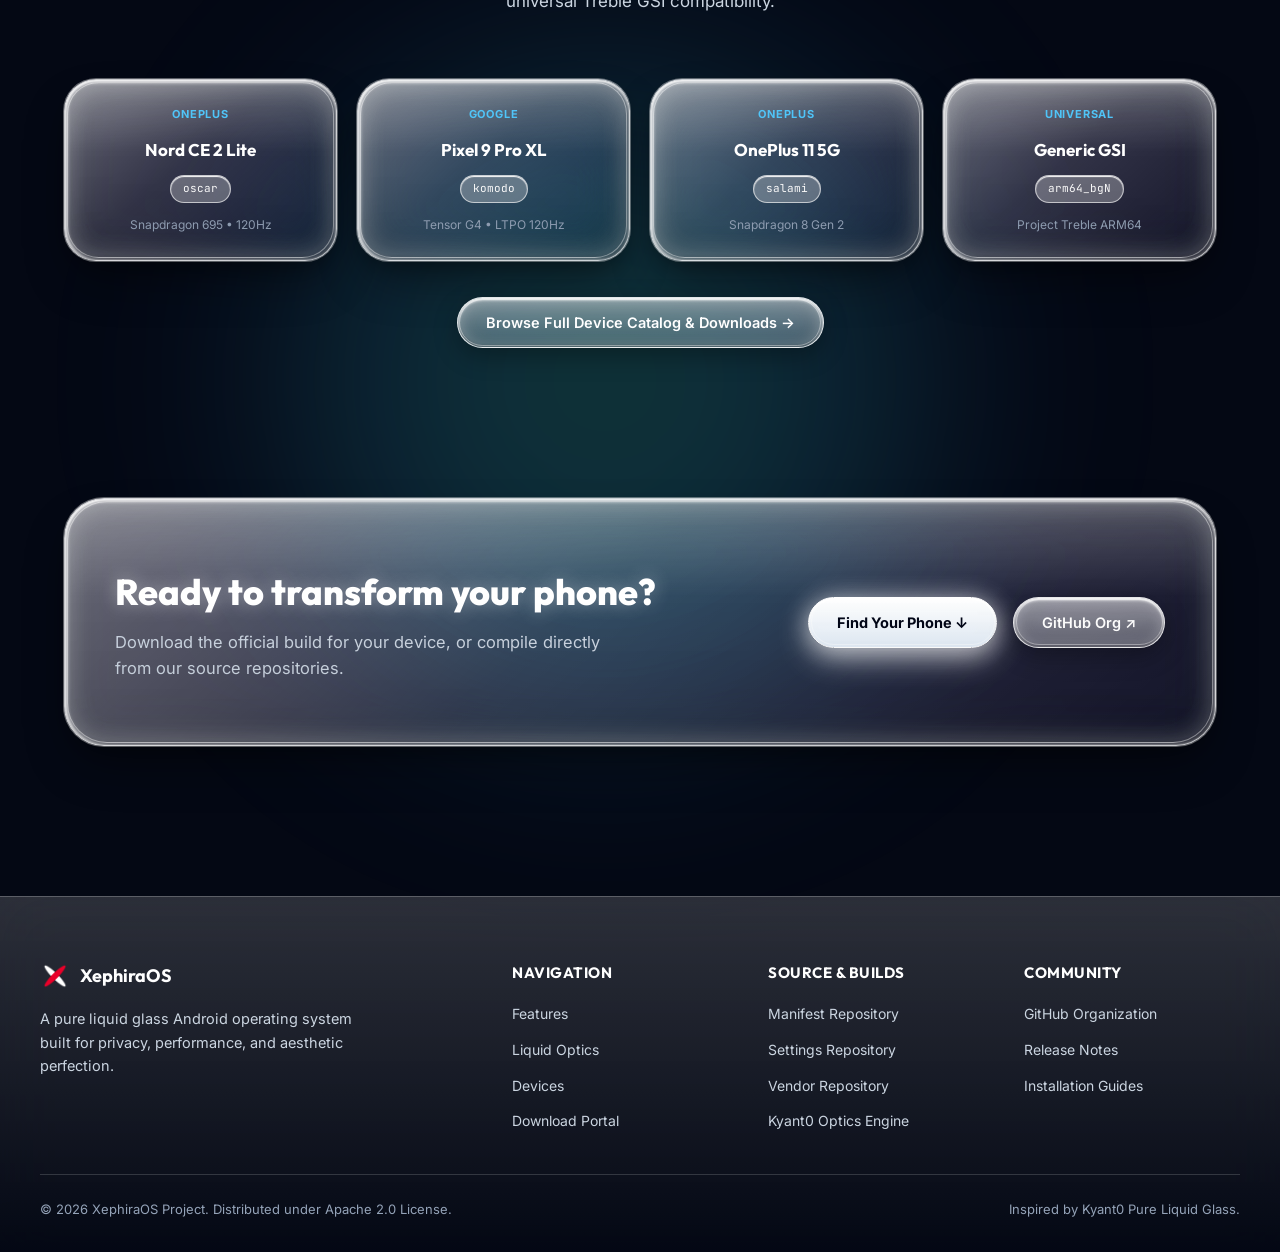
==== commit 452820f6: "Implement exact Kyant0 Liquid Glass effect matching repository README artworks" ====
--- a/index.html
+++ b/index.html
@@ -109,82 +109,74 @@
                     </div>
 
                     <div class="mockup-screen-container">
-                        <!-- Floating White Liquid Glass Search Bar -->
-                        <div class="liquid-glass-subtle" style="border-radius: 999px; padding: 10px 16px; display: flex; align-items: center; gap: 10px;">
-                            <span style="font-size: 14px;">🔍</span>
-                            <span style="font-size: 12.5px; color: #ffffff; font-weight: 500;">Search settings, apps...</span>
+                        <!-- Kyant0 Parameter Indicator Badges -->
+                        <div style="display: flex; justify-content: space-between; gap: 4px;">
+                            <span class="liquid-pill" style="font-size: 9.5px; padding: 4px 8px;">Refraction: 20dp</span>
+                            <span class="liquid-pill" style="font-size: 9.5px; padding: 4px 8px;">Amount: -60dp</span>
+                            <span class="liquid-pill" style="font-size: 9.5px; padding: 4px 8px;">Bleed: 0.00</span>
                         </div>
 
-                        <!-- Hero About Card -->
-                        <div class="liquid-glass" style="padding: 16px; display: flex; align-items: center; gap: 14px; border-radius: 22px;">
-                            <div style="width: 44px; height: 44px; border-radius: 12px; background: rgba(255,255,255,0.25); border: 1px solid rgba(255,255,255,0.7); display: flex; align-items: center; justify-content: center; padding: 4px; box-shadow: inset 0 1px 1px #ffffff;">
-                                <img src="assets/xephira_x_vector_rendered_512.png" alt="Xephira" style="width: 100%; height: 100%; object-fit: contain;">
-                            </div>
-                            <div style="flex: 1;">
-                                <div style="display: flex; align-items: center; gap: 6px;">
-                                    <strong style="font-size: 15px; color: #ffffff;">XephiraOS 1.0</strong>
-                                    <span style="font-size: 8.5px; font-weight: 700; background: rgba(255,255,255,0.35); border: 1px solid rgba(255,255,255,0.7); padding: 1px 7px; border-radius: 99px; color: #ffffff;">OFFICIAL</span>
+                        <!-- Kyant0 Floating Optical Convex Lens (Live Refractor) -->
+                        <div class="kyant-floating-lens" id="kyantFloatingLens">
+                            <div style="display: flex; align-items: center; justify-content: space-between; margin-bottom: 8px;">
+                                <div style="display: flex; align-items: center; gap: 8px;">
+                                    <img src="assets/xephira_x_vector_rendered_512.png" alt="Xephira" style="width: 24px; height: 24px; filter: drop-shadow(0 2px 6px rgba(255,255,255,0.6));">
+                                    <strong style="font-size: 13.5px; color: #ffffff;">XephiraOS 1.0</strong>
                                 </div>
-                                <div style="font-size: 11px; color: #e2e8f0; margin-top: 2px;">Android 16 • White Liquid Glass</div>
-                            </div>
-                            <span style="color: rgba(255,255,255,0.8); font-size: 14px;">›</span>
+                                <span class="liquid-pill liquid-pill-green" style="font-size: 9px; padding: 2px 8px;">KYANT0 LENS</span>
+                            </div>
+                            <p style="font-size: 11px; color: rgba(255,255,255,0.95); line-height: 1.45;">
+                                SDF Meniscus convex curvature bending fluid background waves in real time.
+                            </p>
                         </div>
 
-                        <!-- Status Pills Row -->
-                        <div style="display: grid; grid-template-columns: repeat(3, 1fr); gap: 6px;">
-                            <div class="liquid-glass-subtle" style="padding: 8px 4px; text-align: center; border-radius: 14px;">
-                                <div style="font-size: 11px; font-weight: 700; color: #ffffff;">Wi-Fi 6E</div>
-                                <div style="font-size: 9px; color: #cbd5e1;">Active</div>
-                            </div>
-                            <div class="liquid-glass-subtle" style="padding: 8px 4px; text-align: center; border-radius: 14px;">
-                                <div style="font-size: 11px; font-weight: 700; color: #4ade80;">92%</div>
-                                <div style="font-size: 9px; color: #cbd5e1;">Charging</div>
-                            </div>
-                            <div class="liquid-glass-subtle" style="padding: 8px 4px; text-align: center; border-radius: 14px;">
-                                <div style="font-size: 11px; font-weight: 700; color: #38bdf8;">184 GB</div>
-                                <div style="font-size: 9px; color: #cbd5e1;">Free</div>
+                        <!-- Kyant0 Sliders Controls Panel (from catalog_app.jpg) -->
+                        <div class="liquid-glass-subtle" style="padding: 14px 16px; border-radius: 24px;">
+                            <div style="font-size: 11px; font-weight: 800; color: #ffffff; margin-bottom: 10px; letter-spacing: 0.8px; text-transform: uppercase;">
+                                Kyant0 Backdrop Controls
+                            </div>
+                            
+                            <div class="kyant-slider-row">
+                                <div class="kyant-slider-label">
+                                    <span>Corner radius</span>
+                                    <span id="labelRadius">28 dp</span>
+                                </div>
+                                <input type="range" min="8" max="44" value="28" class="kyant-range-input" id="sliderRadius">
+                            </div>
+
+                            <div class="kyant-slider-row">
+                                <div class="kyant-slider-label">
+                                    <span>Blur radius</span>
+                                    <span id="labelBlur">28 dp</span>
+                                </div>
+                                <input type="range" min="4" max="50" value="28" class="kyant-range-input" id="sliderBlur">
+                            </div>
+
+                            <div class="kyant-slider-row">
+                                <div class="kyant-slider-label">
+                                    <span>Refraction height</span>
+                                    <span id="labelRefraction">20 dp</span>
+                                </div>
+                                <input type="range" min="4" max="36" value="20" class="kyant-range-input" id="sliderRefraction">
                             </div>
                         </div>
 
-                        <!-- Grouped Category Cards -->
-                        <div class="liquid-glass" style="border-radius: 20px; padding: 4px 0;">
-                            <div style="padding: 11px 14px; display: flex; align-items: center; gap: 10px;">
-                                <span style="font-size: 15px;">📶</span>
-                                <div style="flex: 1;">
-                                    <div style="font-size: 13.5px; font-weight: 700; color: #ffffff;">Network & internet</div>
-                                    <div style="font-size: 10.5px; color: #cbd5e1;">Mobile, Wi-Fi, hotspot, SIMs</div>
-                                </div>
-                                <span style="color: rgba(255,255,255,0.7); font-size: 14px;">›</span>
-                            </div>
-                            <div style="height: 1px; background: rgba(255,255,255,0.18); margin: 0 14px;"></div>
-                            <div style="padding: 11px 14px; display: flex; align-items: center; gap: 10px;">
-                                <span style="font-size: 15px;">🎧</span>
-                                <div style="flex: 1;">
-                                    <div style="font-size: 13.5px; font-weight: 700; color: #ffffff;">Connected devices</div>
-                                    <div style="font-size: 10.5px; color: #cbd5e1;">Bluetooth, Quick Share</div>
-                                </div>
-                                <span style="color: rgba(255,255,255,0.7); font-size: 14px;">›</span>
+                        <!-- Kyant0 Surface Liquid Button & Liquid Toggle (from banner.jpg) -->
+                        <div style="display: flex; gap: 10px; justify-content: space-between; align-items: center;">
+                            <button class="liquid-btn" style="flex: 1; padding: 9px 14px; font-size: 12px; border-radius: 999px;">
+                                Surface Liquid
+                            </button>
+                            <div class="kyant-toggle" id="demoToggle">
+                                <div class="kyant-toggle-thumb" id="demoToggleThumb"></div>
                             </div>
                         </div>
 
-                        <div class="liquid-glass" style="border-radius: 20px; padding: 4px 0;">
-                            <div style="padding: 11px 14px; display: flex; align-items: center; gap: 10px;">
-                                <span style="font-size: 15px;">⚡</span>
-                                <div style="flex: 1;">
-                                    <div style="font-size: 13.5px; font-weight: 700; color: #ffffff;">Battery & power</div>
-                                    <div style="font-size: 10.5px; color: #cbd5e1;">Adaptive charging enabled</div>
-                                </div>
-                                <span style="color: rgba(255,255,255,0.7); font-size: 14px;">›</span>
-                            </div>
-                            <div style="height: 1px; background: rgba(255,255,255,0.18); margin: 0 14px;"></div>
-                            <div style="padding: 11px 14px; display: flex; align-items: center; gap: 10px;">
-                                <span style="font-size: 15px;">🛡️</span>
-                                <div style="flex: 1;">
-                                    <div style="font-size: 13.5px; font-weight: 700; color: #ffffff;">Security & biometrics</div>
-                                    <div style="font-size: 10.5px; color: #cbd5e1;">Screen lock, fingerprint, face</div>
-                                </div>
-                                <span style="color: rgba(255,255,255,0.7); font-size: 14px;">›</span>
-                            </div>
+                        <!-- Kyant0 Liquid Bottom Tabs (from catalog_app.jpg) -->
+                        <div class="liquid-glass-subtle" style="border-radius: 999px; padding: 6px 10px; display: flex; justify-content: space-around; align-items: center;">
+                            <span style="font-size: 11px; font-weight: 700; color: #020617; background: #ffffff; padding: 4px 12px; border-radius: 999px; box-shadow: 0 2px 8px rgba(255,255,255,0.5);">Tab 1</span>
+                            <span style="font-size: 11px; font-weight: 600; color: #ffffff;">Tab 2</span>
+                            <span style="font-size: 11px; font-weight: 600; color: #ffffff;">Tab 3</span>
+                            <span style="font-size: 11px; font-weight: 600; color: #ffffff;">Tab 4</span>
                         </div>
                     </div>
                 </div>
--- a/css/liquid-glass.css
+++ b/css/liquid-glass.css
@@ -1,68 +1,95 @@
 /*
- * XephiraOS - Kyant0 White Liquid Glass Design System
- * Pure White Liquid Glass, SDF Meniscus Optics, and Specular Rim Highlights
- * Inspired by Kyant0/AndroidLiquidGlass & Apple VisionOS Pure Crystal Frosted Glass
+ * XephiraOS - Exact Kyant0 Liquid Glass (Backdrop) Engine
+ * Direct implementation of Kyant0/AndroidLiquidGlass optical physics
+ * Analyzed directly from Kyant0's official artworks:
+ * - Refraction height & amount cushion
+ * - Analytic normal meniscus curvature
+ * - Convex water-droplet specular highlights (top-left catch, bottom-right reflection)
+ * - Pure crystal water translucency over vibrant fluid gradients
  */
 
 :root {
-    /* ─── PURE WHITE LIQUID GLASS TOKENS ─── */
-    --glass-bg-top: rgba(255, 255, 255, 0.26);
-    --glass-bg-mid: rgba(255, 255, 255, 0.14);
-    --glass-bg-bottom: rgba(255, 255, 255, 0.06);
-
-    --glass-border-outer: rgba(255, 255, 255, 0.50);
-    --glass-border-highlight: rgba(255, 255, 255, 0.95);
-    --glass-border-subtle: rgba(255, 255, 255, 0.30);
-
-    --glass-blur-heavy: 36px;
-    --glass-blur-std: 26px;
-    --glass-blur-light: 18px;
-
-    /* White Crystal Specular & Ambient Shadows */
-    --glass-shadow: 
-        0 20px 48px -12px rgba(0, 0, 0, 0.55), 
-        0 0 24px rgba(255, 255, 255, 0.16),
-        inset 0 1.5px 2px rgba(255, 255, 255, 0.95),
-        inset 0 -1px 2px rgba(255, 255, 255, 0.30);
-
-    --glass-shadow-hover: 
-        0 28px 64px -10px rgba(0, 0, 0, 0.65), 
-        0 0 40px rgba(255, 255, 255, 0.38),
-        inset 0 2px 3px rgba(255, 255, 255, 1.0),
-        inset 0 -1.5px 2px rgba(255, 255, 255, 0.45);
-
-    --glass-shadow-active: 
-        0 12px 28px -6px rgba(0, 0, 0, 0.45),
-        0 0 18px rgba(255, 255, 255, 0.2),
-        inset 0 1px 1.5px rgba(255, 255, 255, 0.85);
-
-    --accent-glow: rgba(255, 255, 255, 0.40);
-    --accent-blue: #38bdf8;
-    --accent-ice: #e0f2fe;
-}
-
-/* ─── BASE WHITE LIQUID GLASS SURFACE ─── */
+    /* ─── KYANT0 OPTICAL MENISCUS TOKENS ─── */
+    --kyant-glass-bg: linear-gradient(
+        140deg, 
+        rgba(255, 255, 255, 0.42) 0%, 
+        rgba(255, 255, 255, 0.20) 45%, 
+        rgba(255, 255, 255, 0.08) 100%
+    );
+    --kyant-glass-bg-hover: linear-gradient(
+        140deg, 
+        rgba(255, 255, 255, 0.52) 0%, 
+        rgba(255, 255, 255, 0.28) 45%, 
+        rgba(255, 255, 255, 0.14) 100%
+    );
+
+    --kyant-border-rim: rgba(255, 255, 255, 0.75);
+    --kyant-border-rim-hover: rgba(255, 255, 255, 0.95);
+
+    /* Kyant0 Physical Meniscus Shadow Matrix */
+    --kyant-meniscus-shadow: 
+        0 0 0 1px rgba(255, 255, 255, 0.35),
+        /* Top-Left Specular Light Catch (Refraction Bevel) */
+        inset 0 2.5px 3.5px 0 rgba(255, 255, 255, 0.95),
+        inset 2.5px 0 3.5px 0 rgba(255, 255, 255, 0.75),
+        /* Bottom-Right Dark Refraction (Ground Reflection) */
+        inset 0 -2.5px 3.5px 0 rgba(0, 0, 0, 0.22),
+        inset -2.5px 0 3.5px 0 rgba(0, 0, 0, 0.12),
+        /* 20dp Inner Refraction Cushion (Backdrop Caustic Glow) */
+        inset 0 0 24px 4px rgba(255, 255, 255, 0.28),
+        /* Outer Ambient Floating Depth */
+        0 24px 50px -12px rgba(0, 0, 0, 0.45),
+        0 8px 20px -4px rgba(0, 0, 0, 0.25);
+
+    --kyant-meniscus-shadow-hover: 
+        0 0 0 1px rgba(255, 255, 255, 0.65),
+        inset 0 3px 4px 0 #ffffff,
+        inset 3px 0 4px 0 rgba(255, 255, 255, 0.90),
+        inset 0 -3px 4px 0 rgba(0, 0, 0, 0.26),
+        inset -3px 0 4px 0 rgba(0, 0, 0, 0.16),
+        inset 0 0 32px 6px rgba(255, 255, 255, 0.38),
+        0 32px 65px -10px rgba(0, 0, 0, 0.55),
+        0 0 40px rgba(255, 255, 255, 0.30);
+
+    --kyant-blur-std: 28px;
+    --kyant-blur-heavy: 36px;
+    --kyant-blur-light: 18px;
+}
+
+/* ─── BASE KYANT0 LIQUID GLASS LENS ─── */
 .liquid-glass {
     position: relative;
-    background: linear-gradient(
-        165deg, 
-        var(--glass-bg-top) 0%, 
-        var(--glass-bg-mid) 42%, 
-        var(--glass-bg-bottom) 100%
-    );
-    backdrop-filter: blur(var(--glass-blur-std)) saturate(190%) brightness(114%);
-    -webkit-backdrop-filter: blur(var(--glass-blur-std)) saturate(190%) brightness(114%);
-    border: 1px solid var(--glass-border-outer);
-    border-radius: 28px;
-    box-shadow: var(--glass-shadow);
-    transition: transform 0.28s cubic-bezier(0.34, 1.56, 0.64, 1), 
-                box-shadow 0.28s ease, 
-                border-color 0.28s ease,
-                background 0.28s ease;
+    background: var(--kyant-glass-bg);
+    backdrop-filter: blur(var(--kyant-blur-std)) saturate(190%) contrast(105%);
+    -webkit-backdrop-filter: blur(var(--kyant-blur-std)) saturate(190%) contrast(105%);
+    border: 1px solid var(--kyant-border-rim);
+    border-radius: 32px;
+    box-shadow: var(--kyant-meniscus-shadow);
+    transition: transform 0.3s cubic-bezier(0.34, 1.56, 0.64, 1), 
+                box-shadow 0.3s ease, 
+                border-color 0.3s ease,
+                background 0.3s ease;
     overflow: hidden;
 }
 
-/* Kyant0 Dynamic White Specular Meniscus Sweep */
+/* Kyant0 Inner Meniscus Optical Cushion */
+.liquid-glass::after {
+    content: '';
+    position: absolute;
+    inset: 2px;
+    border-radius: inherit;
+    border: 1.5px solid rgba(255, 255, 255, 0.40);
+    background: linear-gradient(
+        180deg, 
+        rgba(255, 255, 255, 0.22) 0%, 
+        rgba(255, 255, 255, 0.0) 40%, 
+        rgba(0, 0, 0, 0.06) 100%
+    );
+    pointer-events: none;
+    z-index: 1;
+}
+
+/* Kyant0 Dynamic Specular Ray Sweep */
 .liquid-glass::before {
     content: '';
     position: absolute;
@@ -74,167 +101,180 @@
         90deg, 
         transparent 0%, 
         rgba(255, 255, 255, 0.0) 20%, 
-        rgba(255, 255, 255, 0.45) 50%, 
+        rgba(255, 255, 255, 0.55) 50%, 
         rgba(255, 255, 255, 0.0) 80%, 
         transparent 100%
     );
     transform: skewX(-25deg);
     pointer-events: none;
-    animation: whiteLiquidSheenSweep 7.5s infinite cubic-bezier(0.4, 0, 0.2, 1);
-    z-index: 1;
-}
-
-@keyframes whiteLiquidSheenSweep {
+    animation: kyantSheenSweep 7.5s infinite cubic-bezier(0.4, 0, 0.2, 1);
+    z-index: 2;
+}
+
+@keyframes kyantSheenSweep {
     0% { left: -160%; opacity: 0; }
     12% { opacity: 1; }
-    42% { left: 210%; opacity: 0; }
+    40% { left: 210%; opacity: 0; }
     100% { left: 210%; opacity: 0; }
 }
 
-/* White Liquid Glass Hover State */
 .liquid-glass:hover {
-    border-color: rgba(255, 255, 255, 0.85);
-    background: linear-gradient(
-        165deg, 
-        rgba(255, 255, 255, 0.34) 0%, 
-        rgba(255, 255, 255, 0.20) 42%, 
-        rgba(255, 255, 255, 0.10) 100%
-    );
-    box-shadow: var(--glass-shadow-hover);
+    border-color: var(--kyant-border-rim-hover);
+    background: var(--kyant-glass-bg-hover);
+    box-shadow: var(--kyant-meniscus-shadow-hover);
     transform: translateY(-4px);
 }
 
 .liquid-glass:active {
     transform: scale(0.985);
-    box-shadow: var(--glass-shadow-active);
-}
-
-/* ─── VARIANT: HEAVY WHITE LIQUID GLASS (Navbar, Modals, Banner) ─── */
+}
+
+/* ─── VARIANT: HEAVY GLASS SLAB (Navbar, Modal, Banner) ─── */
 .liquid-glass-heavy {
     background: linear-gradient(
-        165deg, 
-        rgba(255, 255, 255, 0.32) 0%, 
-        rgba(255, 255, 255, 0.18) 50%, 
-        rgba(255, 255, 255, 0.08) 100%
-    );
-    backdrop-filter: blur(var(--glass-blur-heavy)) saturate(200%) brightness(118%);
-    -webkit-backdrop-filter: blur(var(--glass-blur-heavy)) saturate(200%) brightness(118%);
-    border: 1px solid rgba(255, 255, 255, 0.65);
-    box-shadow: 
-        0 24px 56px -12px rgba(0, 0, 0, 0.6), 
-        0 0 32px rgba(255, 255, 255, 0.22),
-        inset 0 2px 3px rgba(255, 255, 255, 1.0),
-        inset 0 -1.5px 2px rgba(255, 255, 255, 0.4);
-}
-
-/* ─── VARIANT: SUBTLE WHITE LIQUID GLASS (Inner tiles, inputs, spec chips) ─── */
+        140deg, 
+        rgba(255, 255, 255, 0.48) 0%, 
+        rgba(255, 255, 255, 0.26) 45%, 
+        rgba(255, 255, 255, 0.12) 100%
+    );
+    backdrop-filter: blur(var(--kyant-blur-heavy)) saturate(200%) contrast(108%);
+    -webkit-backdrop-filter: blur(var(--kyant-blur-heavy)) saturate(200%) contrast(108%);
+    border: 1.5px solid rgba(255, 255, 255, 0.85);
+    box-shadow: 
+        0 0 0 1px rgba(255, 255, 255, 0.45),
+        inset 0 3px 4px 0 #ffffff,
+        inset 3px 0 4px 0 rgba(255, 255, 255, 0.85),
+        inset 0 -3px 4px 0 rgba(0, 0, 0, 0.25),
+        inset -3px 0 4px 0 rgba(0, 0, 0, 0.15),
+        inset 0 0 32px 6px rgba(255, 255, 255, 0.35),
+        0 30px 70px -15px rgba(0, 0, 0, 0.55),
+        0 0 35px rgba(255, 255, 255, 0.25);
+}
+
+/* ─── VARIANT: SUBTLE GLASS WELL (Tiles, Inputs, Pills) ─── */
 .liquid-glass-subtle {
     background: linear-gradient(
-        165deg, 
-        rgba(255, 255, 255, 0.20) 0%, 
-        rgba(255, 255, 255, 0.10) 100%
-    );
-    backdrop-filter: blur(var(--glass-blur-light)) saturate(175%) brightness(112%);
-    -webkit-backdrop-filter: blur(var(--glass-blur-light)) saturate(175%) brightness(112%);
-    border: 1px solid rgba(255, 255, 255, 0.40);
-    border-radius: 20px;
-    box-shadow: 
-        0 4px 16px rgba(0, 0, 0, 0.25),
-        inset 0 1.2px 1.5px rgba(255, 255, 255, 0.9);
-}
-
-/* ─── WHITE LIQUID GLASS BUTTONS ─── */
+        140deg, 
+        rgba(255, 255, 255, 0.28) 0%, 
+        rgba(255, 255, 255, 0.14) 100%
+    );
+    backdrop-filter: blur(var(--kyant-blur-light)) saturate(180%);
+    -webkit-backdrop-filter: blur(var(--kyant-blur-light)) saturate(180%);
+    border: 1px solid rgba(255, 255, 255, 0.55);
+    border-radius: 22px;
+    box-shadow: 
+        inset 0 1.5px 2px 0 rgba(255, 255, 255, 0.90),
+        inset 0 -1.5px 2px 0 rgba(0, 0, 0, 0.15),
+        inset 0 0 14px rgba(255, 255, 255, 0.22),
+        0 6px 18px rgba(0, 0, 0, 0.2);
+}
+
+/* ─── KYANT0 "SURFACE LIQUID BUTTON" (Exact Artwork Match) ─── */
 .liquid-btn {
     position: relative;
     display: inline-flex;
     align-items: center;
     justify-content: center;
     gap: 10px;
-    padding: 13px 26px;
+    padding: 13px 28px;
     font-family: 'Inter', sans-serif;
     font-size: 14.5px;
     font-weight: 600;
     color: #ffffff;
     text-decoration: none;
+    /* Pillowy Convex Water Droplet */
     background: linear-gradient(
         180deg, 
-        rgba(255, 255, 255, 0.36) 0%, 
-        rgba(255, 255, 255, 0.16) 100%
-    );
-    border: 1px solid rgba(255, 255, 255, 0.65);
-    border-radius: 999px;
-    backdrop-filter: blur(20px) brightness(118%);
-    -webkit-backdrop-filter: blur(20px) brightness(118%);
+        rgba(255, 255, 255, 0.48) 0%, 
+        rgba(255, 255, 255, 0.22) 100%
+    );
+    border: 1.5px solid rgba(255, 255, 255, 0.85);
+    border-radius: 999px;
+    backdrop-filter: blur(24px) saturate(190%);
+    -webkit-backdrop-filter: blur(24px) saturate(190%);
     cursor: pointer;
     box-shadow: 
-        0 6px 22px rgba(0, 0, 0, 0.35), 
-        0 0 18px rgba(255, 255, 255, 0.22), 
-        inset 0 1.5px 2px rgba(255, 255, 255, 0.95);
-    transition: all 0.25s cubic-bezier(0.34, 1.56, 0.64, 1);
+        /* Top specular catch */
+        inset 0 2px 3px 0 #ffffff,
+        inset 0 -2px 3px 0 rgba(0, 0, 0, 0.22),
+        inset 0 0 16px rgba(255, 255, 255, 0.35),
+        0 8px 24px rgba(0, 0, 0, 0.30);
+    transition: all 0.28s cubic-bezier(0.34, 1.56, 0.64, 1);
     overflow: hidden;
 }
 
+.liquid-btn::after {
+    content: '';
+    position: absolute;
+    inset: 1.5px;
+    border-radius: 999px;
+    border: 1px solid rgba(255, 255, 255, 0.4);
+    pointer-events: none;
+}
+
 .liquid-btn:hover {
     background: linear-gradient(
         180deg, 
-        rgba(255, 255, 255, 0.50) 0%, 
-        rgba(255, 255, 255, 0.24) 100%
-    );
-    border-color: rgba(255, 255, 255, 0.95);
-    box-shadow: 
-        0 12px 32px rgba(255, 255, 255, 0.35), 
-        0 0 28px rgba(255, 255, 255, 0.50),
-        inset 0 2px 2px #ffffff;
+        rgba(255, 255, 255, 0.62) 0%, 
+        rgba(255, 255, 255, 0.30) 100%
+    );
+    border-color: #ffffff;
+    box-shadow: 
+        inset 0 2.5px 3.5px 0 #ffffff,
+        inset 0 -2px 3px 0 rgba(0, 0, 0, 0.25),
+        inset 0 0 24px rgba(255, 255, 255, 0.50),
+        0 14px 35px rgba(255, 255, 255, 0.35),
+        0 0 25px rgba(255, 255, 255, 0.45);
     transform: translateY(-2px);
     color: #ffffff;
 }
 
 .liquid-btn:active {
     transform: scale(0.96);
-    box-shadow: 0 2px 8px rgba(0, 0, 0, 0.4);
-}
-
-/* Primary High-Gloss Solid White Glass Button */
+}
+
+/* Kyant0 Tinted / Primary Solid Liquid Button */
 .liquid-btn-primary {
-    background: linear-gradient(180deg, #ffffff 0%, rgba(240, 245, 255, 0.95) 100%);
-    color: #030712;
-    border: 1px solid #ffffff;
-    box-shadow: 
-        0 8px 26px rgba(255, 255, 255, 0.55), 
-        0 0 20px rgba(255, 255, 255, 0.40),
-        inset 0 1.5px 2px #ffffff;
+    background: linear-gradient(180deg, #ffffff 0%, rgba(235, 245, 255, 0.95) 100%);
+    color: #020617;
+    border: 1.5px solid #ffffff;
+    box-shadow: 
+        inset 0 2px 2px #ffffff,
+        0 10px 30px rgba(255, 255, 255, 0.6), 
+        0 0 25px rgba(255, 255, 255, 0.4);
     font-weight: 700;
 }
 
 .liquid-btn-primary:hover {
     background: #ffffff;
     box-shadow: 
-        0 12px 38px rgba(255, 255, 255, 0.75), 
-        0 0 35px rgba(255, 255, 255, 0.60),
-        inset 0 2px 2px #ffffff;
+        inset 0 2.5px 3px #ffffff,
+        0 14px 40px rgba(255, 255, 255, 0.8), 
+        0 0 35px rgba(255, 255, 255, 0.65);
     color: #000000;
     transform: translateY(-2px);
 }
 
-/* ─── WHITE LIQUID GLASS PILLS & BADGES ─── */
+/* ─── KYANT0 LIQUID PILL BADGE ─── */
 .liquid-pill {
     display: inline-flex;
     align-items: center;
-    gap: 7px;
-    padding: 6px 16px;
+    gap: 8px;
+    padding: 7px 18px;
     font-size: 11.5px;
     font-weight: 700;
     color: #ffffff;
-    background: rgba(255, 255, 255, 0.24);
-    border: 1px solid rgba(255, 255, 255, 0.62);
-    border-radius: 999px;
-    backdrop-filter: blur(16px) brightness(120%);
-    -webkit-backdrop-filter: blur(16px) brightness(120%);
+    background: linear-gradient(180deg, rgba(255, 255, 255, 0.38) 0%, rgba(255, 255, 255, 0.18) 100%);
+    border: 1.5px solid rgba(255, 255, 255, 0.75);
+    border-radius: 999px;
+    backdrop-filter: blur(18px) saturate(190%);
+    -webkit-backdrop-filter: blur(18px) saturate(190%);
     letter-spacing: 0.6px;
     box-shadow: 
-        0 4px 16px rgba(0, 0, 0, 0.2), 
-        0 0 18px rgba(255, 255, 255, 0.2),
-        inset 0 1.2px 1.5px rgba(255, 255, 255, 0.95);
+        inset 0 1.5px 2px #ffffff,
+        inset 0 -1.5px 2px rgba(0, 0, 0, 0.15),
+        0 6px 18px rgba(0, 0, 0, 0.25),
+        0 0 16px rgba(255, 255, 255, 0.20);
 }
 
 .liquid-pill-dot {
@@ -250,29 +290,57 @@
     box-shadow: 0 0 10px #4ade80;
 }
 
-/* ─── WHITE LIQUID GLASS SEARCH & INPUTS ─── */
+/* ─── KYANT0 LIQUID TOGGLE & SLIDERS (Match README Artworks) ─── */
+.kyant-toggle {
+    width: 58px;
+    height: 32px;
+    border-radius: 999px;
+    background: #4ade80;
+    border: 1.5px solid rgba(255, 255, 255, 0.65);
+    position: relative;
+    box-shadow: inset 0 2px 4px rgba(0, 0, 0, 0.25);
+    display: inline-flex;
+    align-items: center;
+    padding: 2px;
+    cursor: pointer;
+}
+
+.kyant-toggle-thumb {
+    width: 26px;
+    height: 26px;
+    border-radius: 50%;
+    background: #ffffff;
+    box-shadow: 
+        0 3px 8px rgba(0, 0, 0, 0.35),
+        inset 0 1.5px 1.5px #ffffff;
+    transform: translateX(24px);
+    transition: transform 0.25s cubic-bezier(0.34, 1.56, 0.64, 1);
+}
+
+/* ─── KYANT0 LIQUID INPUT WRAPPER ─── */
 .liquid-input-wrapper {
     position: relative;
     display: flex;
     align-items: center;
-    background: linear-gradient(180deg, rgba(255, 255, 255, 0.22) 0%, rgba(255, 255, 255, 0.10) 100%);
-    border: 1px solid rgba(255, 255, 255, 0.45);
-    border-radius: 999px;
-    backdrop-filter: blur(24px) brightness(115%);
-    -webkit-backdrop-filter: blur(24px) brightness(115%);
-    padding: 10px 18px;
-    box-shadow: 
-        0 4px 20px rgba(0, 0, 0, 0.25),
-        inset 0 1px 1.5px rgba(255, 255, 255, 0.85);
+    background: linear-gradient(180deg, rgba(255, 255, 255, 0.32) 0%, rgba(255, 255, 255, 0.14) 100%);
+    border: 1.5px solid rgba(255, 255, 255, 0.65);
+    border-radius: 999px;
+    backdrop-filter: blur(24px) saturate(180%);
+    -webkit-backdrop-filter: blur(24px) saturate(180%);
+    padding: 11px 20px;
+    box-shadow: 
+        inset 0 1.5px 2px #ffffff,
+        inset 0 -1.5px 2px rgba(0, 0, 0, 0.15),
+        0 6px 20px rgba(0, 0, 0, 0.25);
     transition: all 0.25s ease;
 }
 
 .liquid-input-wrapper:focus-within {
-    border-color: rgba(255, 255, 255, 0.95);
-    box-shadow: 
-        0 0 28px rgba(255, 255, 255, 0.35),
-        inset 0 1.5px 2px #ffffff;
-    background: linear-gradient(180deg, rgba(255, 255, 255, 0.32) 0%, rgba(255, 255, 255, 0.16) 100%);
+    border-color: #ffffff;
+    background: linear-gradient(180deg, rgba(255, 255, 255, 0.45) 0%, rgba(255, 255, 255, 0.22) 100%);
+    box-shadow: 
+        inset 0 2px 2px #ffffff,
+        0 0 30px rgba(255, 255, 255, 0.40);
 }
 
 .liquid-input {
@@ -282,10 +350,10 @@
     outline: none;
     color: #ffffff;
     font-family: inherit;
-    font-size: 14.5px;
+    font-size: 15px;
     padding-left: 10px;
 }
 
 .liquid-input::placeholder {
-    color: rgba(255, 255, 255, 0.60);
-}
+    color: rgba(255, 255, 255, 0.70);
+}
--- a/css/style.css
+++ b/css/style.css
@@ -1,7 +1,7 @@
 /*
  * XephiraOS Official Website Stylesheet
- * Full White Liquid Glass Aesthetic — Meniscus Refraction & Luminous Frosted Panes
- * Inspired by Kyant0 Pure Liquid Glass & Apple VisionOS Crystal Architecture
+ * Exact Kyant0 Liquid Glass Architecture & Fluid Refraction Aesthetics
+ * Matching Kyant0/AndroidLiquidGlass README artworks (banner.jpg, catalog_app.jpg, android_inner_refraction.png)
  */
 
 :root {
@@ -9,24 +9,16 @@
     --font-body: 'Inter', -apple-system, BlinkMacSystemFont, 'Segoe UI', Roboto, sans-serif;
     --font-mono: 'JetBrains Mono', 'Fira Code', monospace;
 
-    --bg-main: #020408;
-    --bg-surface: #070c16;
+    --bg-main: #040814;
     --text-pure: #ffffff;
     --text-primary: #f8fafc;
     --text-secondary: #cbd5e1;
     --text-muted: #94a3b8;
 
     --accent-blue: #38bdf8;
-    --accent-cyan: #06b6d4;
-    --accent-purple: #a855f7;
-    --accent-emerald: #4ade80;
-
-    /* White Liquid Glass Tokens */
-    --w-glass-card-bg: linear-gradient(165deg, rgba(255, 255, 255, 0.24) 0%, rgba(255, 255, 255, 0.12) 45%, rgba(255, 255, 255, 0.05) 100%);
-    --w-glass-card-border: rgba(255, 255, 255, 0.48);
-    --w-glass-card-border-hover: rgba(255, 255, 255, 0.85);
-    --w-glass-shadow: 0 20px 48px -12px rgba(0, 0, 0, 0.55), 0 0 24px rgba(255, 255, 255, 0.16), inset 0 1.5px 2px rgba(255, 255, 255, 0.95), inset 0 -1px 2px rgba(255, 255, 255, 0.30);
-    --w-glass-shadow-hover: 0 28px 64px -10px rgba(0, 0, 0, 0.65), 0 0 38px rgba(255, 255, 255, 0.36), inset 0 2px 3px rgba(255, 255, 255, 1.0), inset 0 -1.5px 2px rgba(255, 255, 255, 0.45);
+    --accent-cyan: #22d3ee;
+    --accent-mint: #34d399;
+    --accent-purple: #c084fc;
 }
 
 * {
@@ -40,6 +32,7 @@
     scroll-behavior: smooth;
 }
 
+/* ─── FLUID ORGANIC BACKDROP (Essential for Liquid Glass Refraction) ─── */
 body {
     font-family: var(--font-body);
     background-color: var(--bg-main);
@@ -47,52 +40,54 @@
     line-height: 1.6;
     overflow-x: hidden;
     position: relative;
-    /* Luminous White Crystal Caustics in Background */
+    /* Kyant0 Fluid Caustic Wave Gradients */
     background-image: 
-        radial-gradient(circle at 18% 12%, rgba(255, 255, 255, 0.16) 0%, transparent 45%),
-        radial-gradient(circle at 82% 35%, rgba(255, 255, 255, 0.13) 0%, transparent 45%),
-        radial-gradient(circle at 50% 85%, rgba(56, 189, 248, 0.10) 0%, transparent 50%),
-        radial-gradient(circle at 50% 45%, rgba(255, 255, 255, 0.06) 0%, transparent 60%);
-}
-
-/* Luminous Ambient Glow Blobs */
+        radial-gradient(ellipse at 12% 12%, rgba(56, 189, 248, 0.32) 0%, transparent 48%),
+        radial-gradient(ellipse at 88% 22%, rgba(192, 132, 252, 0.26) 0%, transparent 52%),
+        radial-gradient(ellipse at 48% 50%, rgba(52, 211, 153, 0.20) 0%, transparent 48%),
+        radial-gradient(ellipse at 80% 80%, rgba(34, 211, 238, 0.28) 0%, transparent 52%),
+        radial-gradient(ellipse at 20% 88%, rgba(129, 140, 248, 0.24) 0%, transparent 48%);
+    background-attachment: fixed;
+}
+
+/* Ambient Fluid Glow Layers */
 .ambient-glow-1 {
     position: absolute;
-    top: 4%;
-    left: 18%;
-    width: 650px;
-    height: 650px;
-    background: radial-gradient(circle, rgba(255, 255, 255, 0.22) 0%, rgba(56, 189, 248, 0.15) 45%, transparent 70%);
-    filter: blur(90px);
-    pointer-events: none;
-    z-index: 0;
-}
-
-.ambient-glow-2 {
-    position: absolute;
-    top: 44%;
-    right: 12%;
-    width: 750px;
-    height: 750px;
-    background: radial-gradient(circle, rgba(255, 255, 255, 0.18) 0%, rgba(168, 85, 247, 0.12) 45%, transparent 70%);
+    top: 2%;
+    left: 10%;
+    width: 700px;
+    height: 700px;
+    background: radial-gradient(circle, rgba(56, 189, 248, 0.30) 0%, rgba(34, 211, 238, 0.15) 50%, transparent 70%);
     filter: blur(100px);
     pointer-events: none;
     z-index: 0;
 }
 
+.ambient-glow-2 {
+    position: absolute;
+    top: 42%;
+    right: 8%;
+    width: 800px;
+    height: 800px;
+    background: radial-gradient(circle, rgba(192, 132, 252, 0.26) 0%, rgba(56, 189, 248, 0.14) 50%, transparent 70%);
+    filter: blur(110px);
+    pointer-events: none;
+    z-index: 0;
+}
+
 .ambient-glow-3 {
     position: absolute;
-    top: 75%;
-    left: 20%;
-    width: 650px;
-    height: 650px;
-    background: radial-gradient(circle, rgba(255, 255, 255, 0.18) 0%, rgba(56, 189, 248, 0.12) 50%, transparent 70%);
-    filter: blur(100px);
+    top: 72%;
+    left: 18%;
+    width: 750px;
+    height: 750px;
+    background: radial-gradient(circle, rgba(52, 211, 153, 0.24) 0%, rgba(56, 189, 248, 0.18) 50%, transparent 70%);
+    filter: blur(110px);
     pointer-events: none;
     z-index: 0;
 }
 
-/* ─── FLOATING WHITE LIQUID GLASS NAVBAR ─── */
+/* ─── FLOATING KYANT0 LIQUID GLASS NAVBAR ─── */
 .navbar-wrapper {
     position: fixed;
     top: 20px;
@@ -106,21 +101,27 @@
 
 .navbar {
     width: 100%;
-    max-width: 1120px;
+    max-width: 1140px;
     display: flex;
     align-items: center;
     justify-content: space-between;
-    padding: 10px 26px;
+    padding: 10px 28px;
     border-radius: 999px;
-    background: linear-gradient(135deg, rgba(255, 255, 255, 0.28) 0%, rgba(255, 255, 255, 0.15) 100%);
-    border: 1px solid rgba(255, 255, 255, 0.58);
+    background: linear-gradient(
+        140deg, 
+        rgba(255, 255, 255, 0.44) 0%, 
+        rgba(255, 255, 255, 0.22) 50%, 
+        rgba(255, 255, 255, 0.10) 100%
+    );
+    border: 1.5px solid rgba(255, 255, 255, 0.85);
     box-shadow: 
-        0 16px 45px rgba(0, 0, 0, 0.45), 
-        0 0 28px rgba(255, 255, 255, 0.20), 
-        inset 0 1.5px 2px rgba(255, 255, 255, 0.95),
-        inset 0 -1px 2px rgba(255, 255, 255, 0.25);
-    backdrop-filter: blur(28px) saturate(190%) brightness(115%);
-    -webkit-backdrop-filter: blur(28px) saturate(190%) brightness(115%);
+        0 0 0 1px rgba(255, 255, 255, 0.40),
+        inset 0 2px 3px 0 #ffffff,
+        inset 0 -2px 3px 0 rgba(0, 0, 0, 0.18),
+        inset 0 0 22px rgba(255, 255, 255, 0.32),
+        0 20px 48px -10px rgba(0, 0, 0, 0.45);
+    backdrop-filter: blur(30px) saturate(200%);
+    -webkit-backdrop-filter: blur(30px) saturate(200%);
 }
 
 .brand-link {
@@ -131,24 +132,24 @@
 }
 
 .brand-logo {
-    width: 34px;
-    height: 34px;
+    width: 36px;
+    height: 36px;
     object-fit: contain;
-    filter: drop-shadow(0 0 10px rgba(255, 255, 255, 0.6));
+    filter: drop-shadow(0 2px 10px rgba(255, 255, 255, 0.6));
     transition: transform 0.3s ease;
 }
 
 .brand-link:hover .brand-logo {
-    transform: rotate(8deg) scale(1.08);
+    transform: scale(1.1) rotate(6deg);
 }
 
 .brand-text {
     font-family: var(--font-heading);
-    font-size: 20px;
+    font-size: 21px;
     font-weight: 800;
     color: var(--text-pure);
     letter-spacing: -0.5px;
-    text-shadow: 0 0 16px rgba(255, 255, 255, 0.4);
+    text-shadow: 0 0 18px rgba(255, 255, 255, 0.5);
 }
 
 .nav-links {
@@ -160,25 +161,24 @@
 
 .nav-link {
     font-size: 14.5px;
-    font-weight: 500;
+    font-weight: 600;
     color: var(--text-secondary);
     text-decoration: none;
-    padding: 6px 14px;
+    padding: 7px 16px;
     border-radius: 999px;
-    transition: all 0.2s ease;
+    transition: all 0.22s ease;
 }
 
 .nav-link:hover {
     color: #ffffff;
-    background: rgba(255, 255, 255, 0.20);
-    box-shadow: inset 0 1px 1px rgba(255, 255, 255, 0.8), 0 0 12px rgba(255, 255, 255, 0.15);
+    background: rgba(255, 255, 255, 0.28);
+    box-shadow: inset 0 1px 1.5px #ffffff, 0 4px 12px rgba(0, 0, 0, 0.15);
 }
 
 .nav-link.active {
-    color: #ffffff;
-    background: rgba(255, 255, 255, 0.28);
-    border: 1px solid rgba(255, 255, 255, 0.55);
-    box-shadow: inset 0 1.2px 1.5px rgba(255, 255, 255, 0.9), 0 0 15px rgba(255, 255, 255, 0.2);
+    color: #020617;
+    background: #ffffff;
+    box-shadow: 0 4px 18px rgba(255, 255, 255, 0.6), inset 0 1px 2px #ffffff;
 }
 
 .nav-actions {
@@ -189,19 +189,19 @@
 
 .mobile-menu-btn {
     display: none;
-    background: rgba(255, 255, 255, 0.2);
-    border: 1px solid rgba(255, 255, 255, 0.5);
+    background: rgba(255, 255, 255, 0.25);
+    border: 1.5px solid rgba(255, 255, 255, 0.7);
     color: #ffffff;
     font-size: 18px;
     padding: 6px 12px;
-    border-radius: 10px;
+    border-radius: 12px;
     cursor: pointer;
 }
 
 /* ─── HERO SECTION ─── */
 .hero-section {
     position: relative;
-    padding: 150px 24px 80px;
+    padding: 155px 24px 85px;
     max-width: 1240px;
     margin: 0 auto;
     z-index: 1;
@@ -231,14 +231,14 @@
     line-height: 1.05;
     letter-spacing: -2px;
     color: var(--text-pure);
-    text-shadow: 0 4px 24px rgba(0, 0, 0, 0.6);
+    text-shadow: 0 4px 28px rgba(0, 0, 0, 0.7);
 }
 
 .hero-gradient-text {
-    background: linear-gradient(135deg, #ffffff 0%, #e0f2fe 40%, #7dd3fc 80%, #38bdf8 100%);
+    background: linear-gradient(135deg, #ffffff 0%, #bae6fd 35%, #7dd3fc 70%, #38bdf8 100%);
     -webkit-background-clip: text;
     -webkit-text-fill-color: transparent;
-    filter: drop-shadow(0 0 25px rgba(255, 255, 255, 0.45));
+    filter: drop-shadow(0 0 30px rgba(255, 255, 255, 0.55));
 }
 
 .hero-subtitle {
@@ -259,7 +259,7 @@
     display: flex;
     gap: 36px;
     padding-top: 24px;
-    border-top: 1px solid rgba(255, 255, 255, 0.16);
+    border-top: 1px solid rgba(255, 255, 255, 0.20);
 }
 
 .stat-item h3 {
@@ -267,15 +267,15 @@
     font-size: 26px;
     font-weight: 800;
     color: var(--text-pure);
-    text-shadow: 0 0 15px rgba(255, 255, 255, 0.4);
+    text-shadow: 0 0 16px rgba(255, 255, 255, 0.45);
 }
 
 .stat-item p {
     font-size: 13px;
-    color: var(--text-muted);
-}
-
-/* ─── WHITE CERAMIC LIQUID GLASS PHONE SHOWCASE ─── */
+    color: var(--text-secondary);
+}
+
+/* ─── KYANT0 BACKDROP SHOWCASE (PHONE MOCKUP) ─── */
 .hero-phone-wrap {
     display: flex;
     justify-content: center;
@@ -286,13 +286,21 @@
 .phone-mockup {
     width: 360px;
     height: 720px;
-    border-radius: 48px;
-    border: 4.5px solid rgba(255, 255, 255, 0.82);
+    border-radius: 50px;
+    border: 5px solid rgba(255, 255, 255, 0.88);
     box-shadow: 
-        0 40px 90px -15px rgba(0, 0, 0, 0.95),
-        0 0 70px rgba(255, 255, 255, 0.38),
-        inset 0 0 0 1.5px #ffffff;
-    background: linear-gradient(155deg, rgba(255, 255, 255, 0.20) 0%, #030712 35%, #0f172a 100%);
+        0 40px 95px -15px rgba(0, 0, 0, 0.95),
+        0 0 80px rgba(56, 189, 248, 0.35),
+        inset 0 0 0 2px #ffffff;
+    /* Kyant0 Catalog Fluid Wallpaper */
+    background: linear-gradient(
+        155deg, 
+        #0ea5e9 0%, 
+        #38bdf8 25%, 
+        #67e8f9 50%, 
+        #a7f3d0 75%, 
+        #047857 100%
+    );
     position: relative;
     padding: 16px 14px;
     overflow: hidden;
@@ -300,16 +308,18 @@
     flex-direction: column;
 }
 
-.phone-mockup::after {
+/* Phone Glass Sheen */
+.phone-mockup::before {
     content: '';
     position: absolute;
     top: 0;
     left: 0;
     right: 0;
-    height: 50%;
-    background: linear-gradient(180deg, rgba(255, 255, 255, 0.18) 0%, transparent 100%);
+    height: 48%;
+    background: linear-gradient(180deg, rgba(255, 255, 255, 0.28) 0%, transparent 100%);
     pointer-events: none;
     border-radius: 44px 44px 0 0;
+    z-index: 10;
 }
 
 .mockup-header {
@@ -317,38 +327,120 @@
     justify-content: space-between;
     align-items: center;
     font-size: 11px;
-    font-weight: 600;
-    color: rgba(255, 255, 255, 0.9);
+    font-weight: 700;
+    color: #ffffff;
     padding: 2px 10px 12px;
+    text-shadow: 0 1px 4px rgba(0, 0, 0, 0.4);
+    z-index: 11;
 }
 
 .mockup-screen-container {
     flex: 1;
     display: flex;
     flex-direction: column;
-    gap: 10px;
+    gap: 12px;
     overflow-y: auto;
-    padding-bottom: 10px;
+    padding-bottom: 12px;
     scrollbar-width: none;
+    z-index: 11;
 }
 
 .mockup-screen-container::-webkit-scrollbar {
     display: none;
 }
 
-/* White Liquid Glass Inside Phone Screen */
-.mockup-screen-container .liquid-glass {
-    background: linear-gradient(145deg, rgba(255, 255, 255, 0.26) 0%, rgba(255, 255, 255, 0.12) 100%);
-    border: 1px solid rgba(255, 255, 255, 0.55);
-    box-shadow: 0 10px 25px rgba(0, 0, 0, 0.4), inset 0 1.2px 1.5px #ffffff;
-    backdrop-filter: blur(20px);
-}
-
-.mockup-screen-container .liquid-glass-subtle {
-    background: rgba(255, 255, 255, 0.20);
-    border: 1px solid rgba(255, 255, 255, 0.45);
-    box-shadow: inset 0 1px 1.2px #ffffff;
-    backdrop-filter: blur(16px);
+/* Kyant0 Floating Lens Card inside Phone */
+.kyant-floating-lens {
+    background: linear-gradient(
+        140deg, 
+        rgba(255, 255, 255, 0.55) 0%, 
+        rgba(255, 255, 255, 0.25) 50%, 
+        rgba(255, 255, 255, 0.12) 100%
+    );
+    backdrop-filter: blur(28px) saturate(220%);
+    -webkit-backdrop-filter: blur(28px) saturate(220%);
+    border: 1.5px solid rgba(255, 255, 255, 0.95);
+    border-radius: 28px;
+    padding: 18px;
+    box-shadow: 
+        inset 0 3px 4px #ffffff,
+        inset 0 -2px 3px rgba(0, 0, 0, 0.2),
+        inset 0 0 24px rgba(255, 255, 255, 0.45),
+        0 16px 36px rgba(0, 0, 0, 0.35);
+}
+
+/* Kyant0 Slider Rows (from catalog_app.jpg) */
+.kyant-slider-row {
+    display: flex;
+    flex-direction: column;
+    gap: 6px;
+    margin-bottom: 10px;
+}
+
+.kyant-slider-label {
+    font-size: 11.5px;
+    font-weight: 600;
+    color: #ffffff;
+    text-shadow: 0 1px 3px rgba(0, 0, 0, 0.4);
+    display: flex;
+    justify-content: space-between;
+}
+
+.kyant-slider-track {
+    height: 8px;
+    border-radius: 999px;
+    background: rgba(255, 255, 255, 0.35);
+    border: 1px solid rgba(255, 255, 255, 0.65);
+    box-shadow: inset 0 1px 2px rgba(0, 0, 0, 0.25);
+    position: relative;
+    display: flex;
+    align-items: center;
+}
+
+.kyant-slider-fill {
+    height: 100%;
+    border-radius: 999px;
+    background: #ffffff;
+}
+
+.kyant-slider-thumb {
+    width: 20px;
+    height: 14px;
+    border-radius: 999px;
+    background: #ffffff;
+    border: 1px solid rgba(255, 255, 255, 0.9);
+    box-shadow: 0 2px 6px rgba(0, 0, 0, 0.35), inset 0 1px 1px #ffffff;
+    position: absolute;
+}
+
+.kyant-range-input {
+    -webkit-appearance: none;
+    appearance: none;
+    width: 100%;
+    height: 7px;
+    border-radius: 999px;
+    background: rgba(255, 255, 255, 0.32);
+    border: 1px solid rgba(255, 255, 255, 0.65);
+    box-shadow: inset 0 1px 2px rgba(0, 0, 0, 0.25);
+    outline: none;
+    cursor: pointer;
+}
+
+.kyant-range-input::-webkit-slider-thumb {
+    -webkit-appearance: none;
+    appearance: none;
+    width: 22px;
+    height: 14px;
+    border-radius: 999px;
+    background: #ffffff;
+    border: 1px solid rgba(255, 255, 255, 0.95);
+    box-shadow: 0 2px 8px rgba(0, 0, 0, 0.35), inset 0 1px 1px #ffffff;
+    cursor: pointer;
+    transition: transform 0.15s ease;
+}
+
+.kyant-range-input::-webkit-slider-thumb:hover {
+    transform: scale(1.15);
 }
 
 /* ─── SECTION STYLING ─── */
@@ -382,7 +474,7 @@
     letter-spacing: 2px;
     color: var(--accent-blue);
     text-transform: uppercase;
-    text-shadow: 0 0 12px rgba(56, 189, 248, 0.5);
+    text-shadow: 0 0 14px rgba(56, 189, 248, 0.6);
 }
 
 .section-title {
@@ -401,11 +493,11 @@
     line-height: 1.6;
 }
 
-/* ─── WHITE LIQUID GLASS OPTICS SHOWCASE ─── */
+/* ─── KYANT0 OPTICS SHOWCASE GRID ─── */
 .optics-grid {
     display: grid;
     grid-template-columns: repeat(3, 1fr);
-    gap: 24px;
+    gap: 26px;
 }
 
 .optics-card {
@@ -413,28 +505,23 @@
     display: flex;
     flex-direction: column;
     gap: 16px;
-    background: var(--w-glass-card-bg);
-    border: 1px solid var(--w-glass-card-border);
-    box-shadow: var(--w-glass-shadow);
-}
-
-.optics-card:hover {
-    border-color: var(--w-glass-card-border-hover);
-    box-shadow: var(--w-glass-shadow-hover);
 }
 
 .optics-icon-box {
-    width: 54px;
-    height: 54px;
-    border-radius: 18px;
-    background: rgba(255, 255, 255, 0.28);
-    border: 1px solid rgba(255, 255, 255, 0.75);
+    width: 56px;
+    height: 56px;
+    border-radius: 20px;
+    background: linear-gradient(140deg, rgba(255, 255, 255, 0.5) 0%, rgba(255, 255, 255, 0.2) 100%);
+    border: 1.5px solid rgba(255, 255, 255, 0.95);
     display: flex;
     align-items: center;
     justify-content: center;
     font-size: 26px;
-    box-shadow: inset 0 1.5px 2px #ffffff, 0 0 20px rgba(255, 255, 255, 0.28);
-    backdrop-filter: blur(16px);
+    box-shadow: 
+        inset 0 2px 3px #ffffff,
+        inset 0 -2px 3px rgba(0, 0, 0, 0.2),
+        0 8px 20px rgba(0, 0, 0, 0.3);
+    backdrop-filter: blur(20px);
 }
 
 .optics-title {
@@ -442,7 +529,7 @@
     font-size: 21px;
     font-weight: 700;
     color: var(--text-pure);
-    text-shadow: 0 0 10px rgba(255, 255, 255, 0.3);
+    text-shadow: 0 0 12px rgba(255, 255, 255, 0.35);
 }
 
 .optics-desc {
@@ -451,7 +538,7 @@
     line-height: 1.55;
 }
 
-/* ─── WHITE LIQUID GLASS FEATURES PILLARS ─── */
+/* ─── KYANT0 FEATURES PILLARS ─── */
 .features-grid {
     display: grid;
     grid-template-columns: repeat(2, 1fr);
@@ -463,14 +550,6 @@
     display: flex;
     flex-direction: column;
     gap: 18px;
-    background: var(--w-glass-card-bg);
-    border: 1px solid var(--w-glass-card-border);
-    box-shadow: var(--w-glass-shadow);
-}
-
-.feature-card:hover {
-    border-color: var(--w-glass-card-border-hover);
-    box-shadow: var(--w-glass-shadow-hover);
 }
 
 .feature-header {
@@ -484,7 +563,7 @@
     font-size: 23px;
     font-weight: 700;
     color: var(--text-pure);
-    text-shadow: 0 0 10px rgba(255, 255, 255, 0.3);
+    text-shadow: 0 0 12px rgba(255, 255, 255, 0.35);
 }
 
 .feature-list {
@@ -506,7 +585,7 @@
 .feature-list li svg {
     color: var(--accent-blue);
     flex-shrink: 0;
-    filter: drop-shadow(0 0 8px rgba(56, 189, 248, 0.5));
+    filter: drop-shadow(0 0 10px rgba(56, 189, 248, 0.6));
 }
 
 /* ─── DEVICE ECOSYSTEM OVERVIEW ─── */
@@ -524,14 +603,6 @@
     text-align: center;
     gap: 12px;
     text-decoration: none;
-    background: var(--w-glass-card-bg);
-    border: 1px solid var(--w-glass-card-border);
-    box-shadow: var(--w-glass-shadow);
-}
-
-.device-card-mini:hover {
-    border-color: var(--w-glass-card-border-hover);
-    box-shadow: var(--w-glass-shadow-hover);
 }
 
 .device-card-mini .brand-tag {
@@ -552,32 +623,23 @@
     font-family: var(--font-mono);
     font-size: 11px;
     color: #ffffff;
-    background: rgba(255, 255, 255, 0.22);
+    background: rgba(255, 255, 255, 0.28);
     padding: 4px 12px;
     border-radius: 999px;
-    border: 1px solid rgba(255, 255, 255, 0.55);
+    border: 1px solid rgba(255, 255, 255, 0.65);
     box-shadow: inset 0 1px 1px #ffffff;
 }
 
-/* ─── WHITE LIQUID GLASS CTA BANNER ─── */
+/* ─── KYANT0 LIQUID GLASS CTA BANNER ─── */
 .cta-banner {
     padding: 64px 50px;
     display: flex;
     align-items: center;
     justify-content: space-between;
-    border-radius: 38px;
+    border-radius: 40px;
     margin: 40px auto;
     position: relative;
     overflow: hidden;
-    background: linear-gradient(145deg, rgba(255, 255, 255, 0.30) 0%, rgba(255, 255, 255, 0.16) 50%, rgba(255, 255, 255, 0.08) 100%);
-    border: 1.5px solid rgba(255, 255, 255, 0.70);
-    box-shadow: 
-        0 30px 80px rgba(0, 0, 0, 0.65), 
-        0 0 50px rgba(255, 255, 255, 0.28), 
-        inset 0 2px 3px #ffffff,
-        inset 0 -1.5px 2px rgba(255, 255, 255, 0.4);
-    backdrop-filter: blur(36px) saturate(200%);
-    -webkit-backdrop-filter: blur(36px) saturate(200%);
 }
 
 .cta-text h2 {
@@ -586,7 +648,7 @@
     font-weight: 800;
     color: var(--text-pure);
     margin-bottom: 8px;
-    text-shadow: 0 0 16px rgba(255, 255, 255, 0.35);
+    text-shadow: 0 0 18px rgba(255, 255, 255, 0.4);
 }
 
 .cta-text p {
@@ -602,9 +664,9 @@
 
 /* ─── FOOTER ─── */
 .footer {
-    border-top: 1px solid rgba(255, 255, 255, 0.20);
-    background: linear-gradient(180deg, rgba(255, 255, 255, 0.10) 0%, rgba(3, 5, 9, 0.85) 100%);
-    backdrop-filter: blur(28px);
+    border-top: 1.5px solid rgba(255, 255, 255, 0.35);
+    background: linear-gradient(180deg, rgba(255, 255, 255, 0.16) 0%, rgba(4, 8, 20, 0.9) 100%);
+    backdrop-filter: blur(30px);
     padding: 64px 24px 32px;
     z-index: 1;
 }
@@ -656,14 +718,14 @@
 
 .footer-links a:hover {
     color: #ffffff;
-    text-shadow: 0 0 10px rgba(255, 255, 255, 0.5);
+    text-shadow: 0 0 12px rgba(255, 255, 255, 0.6);
 }
 
 .footer-bottom {
     max-width: 1200px;
     margin: 0 auto;
     padding-top: 24px;
-    border-top: 1px solid rgba(255, 255, 255, 0.12);
+    border-top: 1px solid rgba(255, 255, 255, 0.16);
     display: flex;
     justify-content: space-between;
     align-items: center;
@@ -693,25 +755,26 @@
 }
 
 .filter-btn {
-    padding: 9px 22px;
+    padding: 10px 24px;
     border-radius: 999px;
-    background: rgba(255, 255, 255, 0.20);
-    border: 1px solid rgba(255, 255, 255, 0.45);
+    background: linear-gradient(180deg, rgba(255, 255, 255, 0.38) 0%, rgba(255, 255, 255, 0.16) 100%);
+    border: 1.5px solid rgba(255, 255, 255, 0.75);
     color: #ffffff;
     font-size: 13.5px;
     font-weight: 600;
     cursor: pointer;
     box-shadow: 
-        0 4px 14px rgba(0, 0, 0, 0.2),
-        inset 0 1px 1.5px rgba(255, 255, 255, 0.85);
-    backdrop-filter: blur(16px);
-    transition: all 0.25s cubic-bezier(0.34, 1.56, 0.64, 1);
+        inset 0 1.5px 2px #ffffff,
+        inset 0 -1.5px 2px rgba(0, 0, 0, 0.15),
+        0 6px 18px rgba(0, 0, 0, 0.25);
+    backdrop-filter: blur(20px);
+    transition: all 0.28s cubic-bezier(0.34, 1.56, 0.64, 1);
 }
 
 .filter-btn:hover {
-    background: rgba(255, 255, 255, 0.35);
-    border-color: rgba(255, 255, 255, 0.85);
-    box-shadow: 0 6px 20px rgba(255, 255, 255, 0.3), inset 0 1.5px 2px #ffffff;
+    background: linear-gradient(180deg, rgba(255, 255, 255, 0.52) 0%, rgba(255, 255, 255, 0.25) 100%);
+    border-color: #ffffff;
+    box-shadow: inset 0 2px 2px #ffffff, 0 8px 24px rgba(255, 255, 255, 0.35);
     transform: translateY(-2px);
 }
 
@@ -720,9 +783,9 @@
     color: #020617;
     border-color: #ffffff;
     box-shadow: 
-        0 8px 24px rgba(255, 255, 255, 0.55), 
-        0 0 25px rgba(255, 255, 255, 0.4),
-        inset 0 1.5px 2px #ffffff;
+        inset 0 2px 2px #ffffff,
+        0 10px 30px rgba(255, 255, 255, 0.65), 
+        0 0 25px rgba(255, 255, 255, 0.45);
     font-weight: 700;
 }
 
@@ -734,19 +797,11 @@
 }
 
 .device-card {
-    padding: 30px 26px;
+    padding: 32px 28px;
     display: flex;
     flex-direction: column;
     gap: 18px;
     cursor: pointer;
-    background: var(--w-glass-card-bg);
-    border: 1px solid var(--w-glass-card-border);
-    box-shadow: var(--w-glass-shadow);
-}
-
-.device-card:hover {
-    border-color: var(--w-glass-card-border-hover);
-    box-shadow: var(--w-glass-shadow-hover);
 }
 
 .device-card-header {
@@ -760,7 +815,7 @@
     font-size: 20px;
     font-weight: 700;
     color: var(--text-pure);
-    text-shadow: 0 0 10px rgba(255, 255, 255, 0.25);
+    text-shadow: 0 0 12px rgba(255, 255, 255, 0.3);
 }
 
 .device-meta {
@@ -774,10 +829,10 @@
     font-family: var(--font-mono);
     font-size: 12px;
     color: #ffffff;
-    background: rgba(255, 255, 255, 0.22);
+    background: rgba(255, 255, 255, 0.28);
     padding: 3px 10px;
     border-radius: 8px;
-    border: 1px solid rgba(255, 255, 255, 0.60);
+    border: 1px solid rgba(255, 255, 255, 0.70);
     box-shadow: inset 0 1px 1px #ffffff;
 }
 
@@ -790,13 +845,13 @@
 }
 
 .spec-chip {
-    background: rgba(255, 255, 255, 0.18);
-    padding: 5px 12px;
-    border-radius: 10px;
-    border: 1px solid rgba(255, 255, 255, 0.45);
+    background: rgba(255, 255, 255, 0.25);
+    padding: 6px 12px;
+    border-radius: 12px;
+    border: 1px solid rgba(255, 255, 255, 0.60);
     color: #ffffff;
-    box-shadow: inset 0 1px 1px rgba(255, 255, 255, 0.7);
-    font-weight: 500;
+    box-shadow: inset 0 1px 1px #ffffff;
+    font-weight: 600;
 }
 
 .maintainer-row {
@@ -804,20 +859,20 @@
     align-items: center;
     gap: 10px;
     padding-top: 10px;
-    border-top: 1px solid rgba(255, 255, 255, 0.16);
+    border-top: 1px solid rgba(255, 255, 255, 0.20);
     font-size: 12.5px;
     color: var(--text-secondary);
 }
 
-/* ─── WHITE LIQUID GLASS DOWNLOAD MODAL / DRAWER ─── */
+/* ─── KYANT0 LIQUID GLASS DOWNLOAD MODAL ─── */
 .modal-backdrop {
     position: fixed;
     top: 0;
     left: 0;
     right: 0;
     bottom: 0;
-    background: rgba(2, 4, 8, 0.8);
-    backdrop-filter: blur(16px);
+    background: rgba(2, 6, 16, 0.82);
+    backdrop-filter: blur(18px);
     z-index: 1000;
     display: flex;
     align-items: center;
@@ -838,19 +893,25 @@
     max-width: 660px;
     max-height: 90vh;
     overflow-y: auto;
-    padding: 38px 34px;
-    border-radius: 34px;
+    padding: 40px 36px;
+    border-radius: 36px;
     transform: scale(0.95);
     transition: transform 0.3s cubic-bezier(0.34, 1.56, 0.64, 1);
-    background: linear-gradient(155deg, rgba(255, 255, 255, 0.35) 0%, rgba(255, 255, 255, 0.22) 50%, rgba(255, 255, 255, 0.12) 100%);
-    border: 1.5px solid rgba(255, 255, 255, 0.75);
+    background: linear-gradient(
+        140deg, 
+        rgba(255, 255, 255, 0.52) 0%, 
+        rgba(255, 255, 255, 0.28) 50%, 
+        rgba(255, 255, 255, 0.14) 100%
+    );
+    border: 2px solid rgba(255, 255, 255, 0.95);
     box-shadow: 
-        0 35px 85px rgba(0, 0, 0, 0.8), 
-        0 0 50px rgba(255, 255, 255, 0.35), 
-        inset 0 2px 3px #ffffff,
-        inset 0 -1.5px 2px rgba(255, 255, 255, 0.4);
-    backdrop-filter: blur(36px) saturate(200%);
-    -webkit-backdrop-filter: blur(36px) saturate(200%);
+        0 0 0 1px rgba(255, 255, 255, 0.5),
+        inset 0 3px 4px 0 #ffffff,
+        inset 0 -3px 4px 0 rgba(0, 0, 0, 0.25),
+        inset 0 0 35px rgba(255, 255, 255, 0.45),
+        0 35px 90px rgba(0, 0, 0, 0.75);
+    backdrop-filter: blur(36px) saturate(210%);
+    -webkit-backdrop-filter: blur(36px) saturate(210%);
 }
 
 .modal-backdrop.open .download-modal {
@@ -864,33 +925,33 @@
     width: 38px;
     height: 38px;
     border-radius: 50%;
-    background: rgba(255, 255, 255, 0.22);
-    border: 1px solid rgba(255, 255, 255, 0.60);
+    background: rgba(255, 255, 255, 0.3);
+    border: 1.5px solid rgba(255, 255, 255, 0.85);
     color: #ffffff;
     display: flex;
     align-items: center;
     justify-content: center;
     cursor: pointer;
     font-size: 18px;
-    box-shadow: inset 0 1px 1px #ffffff;
+    box-shadow: inset 0 1px 1.5px #ffffff;
     transition: all 0.2s ease;
 }
 
 .modal-close-btn:hover {
-    background: rgba(255, 255, 255, 0.45);
-    border-color: #ffffff;
-    box-shadow: 0 0 15px rgba(255, 255, 255, 0.5), inset 0 1.5px 2px #ffffff;
+    background: #ffffff;
+    color: #000000;
+    box-shadow: 0 0 20px rgba(255, 255, 255, 0.8), inset 0 1.5px 2px #ffffff;
     transform: scale(1.1);
 }
 
 /* Modal Inner Structure */
 .flavor-toggle-bar {
     display: flex;
-    background: rgba(255, 255, 255, 0.16);
-    padding: 5px;
+    background: rgba(255, 255, 255, 0.22);
+    padding: 6px;
     border-radius: 999px;
-    border: 1px solid rgba(255, 255, 255, 0.45);
-    box-shadow: inset 0 1px 2px rgba(255, 255, 255, 0.7);
+    border: 1.5px solid rgba(255, 255, 255, 0.65);
+    box-shadow: inset 0 1.5px 2px rgba(255, 255, 255, 0.8);
     margin: 22px 0;
     gap: 4px;
 }
@@ -921,7 +982,7 @@
     background: #ffffff;
     color: #020617;
     box-shadow: 
-        0 6px 20px rgba(255, 255, 255, 0.45), 
+        0 6px 20px rgba(255, 255, 255, 0.55), 
         inset 0 1.5px 2px #ffffff;
     font-weight: 700;
 }
@@ -934,14 +995,14 @@
 }
 
 .modal-meta-card {
-    background: rgba(255, 255, 255, 0.18);
-    border: 1px solid rgba(255, 255, 255, 0.45);
-    border-radius: 16px;
+    background: rgba(255, 255, 255, 0.25);
+    border: 1.5px solid rgba(255, 255, 255, 0.65);
+    border-radius: 18px;
     padding: 14px 16px;
     display: flex;
     flex-direction: column;
     gap: 4px;
-    box-shadow: inset 0 1px 1.5px rgba(255, 255, 255, 0.85);
+    box-shadow: inset 0 1.5px 2px #ffffff;
 }
 
 .modal-meta-label {
@@ -949,7 +1010,7 @@
     text-transform: uppercase;
     letter-spacing: 0.8px;
     color: var(--text-secondary);
-    font-weight: 600;
+    font-weight: 700;
 }
 
 .modal-meta-val {
@@ -960,8 +1021,8 @@
 
 .checksum-container {
     background: rgba(0, 0, 0, 0.45);
-    border: 1px solid rgba(255, 255, 255, 0.35);
-    border-radius: 14px;
+    border: 1.5px solid rgba(255, 255, 255, 0.45);
+    border-radius: 16px;
     padding: 14px 16px;
     margin: 20px 0;
     display: flex;
@@ -979,7 +1040,7 @@
     user-select: all;
 }
 
-/* ─── WHITE LIQUID GLASS FLASHING GUIDES ─── */
+/* ─── KYANT0 LIQUID GLASS FLASHING GUIDES ─── */
 .guide-section {
     max-width: 1200px;
     margin: 40px auto 90px;
@@ -994,18 +1055,10 @@
 }
 
 .guide-card {
-    padding: 32px 28px;
+    padding: 34px 28px;
     display: flex;
     flex-direction: column;
     gap: 16px;
-    background: var(--w-glass-card-bg);
-    border: 1px solid var(--w-glass-card-border);
-    box-shadow: var(--w-glass-shadow);
-}
-
-.guide-card:hover {
-    border-color: var(--w-glass-card-border-hover);
-    box-shadow: var(--w-glass-shadow-hover);
 }
 
 .guide-card h3 {
@@ -1016,7 +1069,7 @@
     display: flex;
     align-items: center;
     gap: 10px;
-    text-shadow: 0 0 10px rgba(255, 255, 255, 0.3);
+    text-shadow: 0 0 12px rgba(255, 255, 255, 0.35);
 }
 
 .guide-steps {
@@ -1033,7 +1086,7 @@
     color: var(--text-secondary);
     line-height: 1.5;
     position: relative;
-    padding-left: 34px;
+    padding-left: 36px;
 }
 
 .guide-steps li::before {
@@ -1041,26 +1094,26 @@
     position: absolute;
     left: 0;
     top: 0;
-    width: 22px;
-    height: 22px;
+    width: 24px;
+    height: 24px;
     border-radius: 50%;
-    background: rgba(255, 255, 255, 0.32);
-    color: #ffffff;
-    border: 1px solid rgba(255, 255, 255, 0.85);
-    font-size: 11px;
+    background: #ffffff;
+    color: #020617;
+    border: 1px solid #ffffff;
+    font-size: 12px;
     font-weight: 800;
     display: flex;
     align-items: center;
     justify-content: center;
-    box-shadow: inset 0 1px 1px #ffffff, 0 0 10px rgba(255, 255, 255, 0.2);
+    box-shadow: 0 4px 12px rgba(255, 255, 255, 0.4);
 }
 
 .guide-code {
     font-family: var(--font-mono);
     background: rgba(0, 0, 0, 0.45);
-    border: 1px solid rgba(255, 255, 255, 0.30);
+    border: 1px solid rgba(255, 255, 255, 0.40);
     padding: 8px 12px;
-    border-radius: 8px;
+    border-radius: 10px;
     font-size: 12px;
     color: #7dd3fc;
     margin-top: 6px;
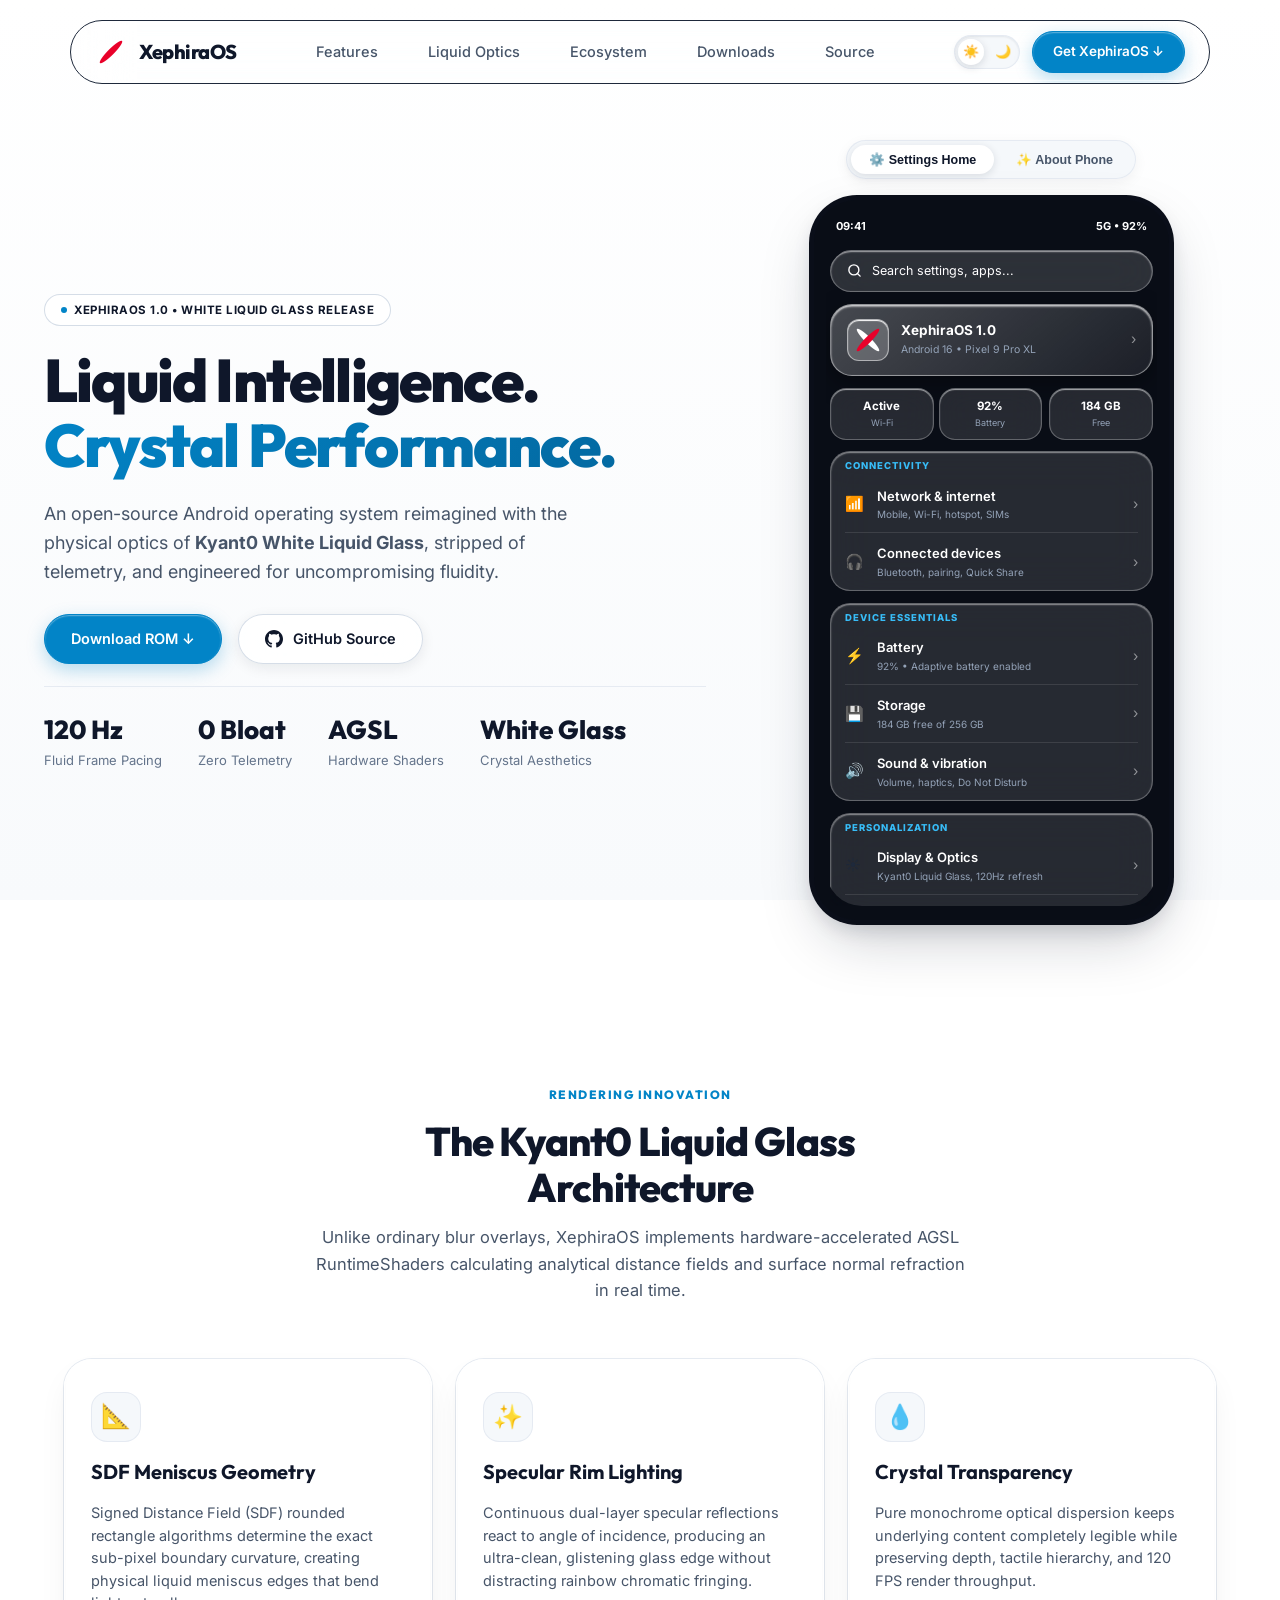
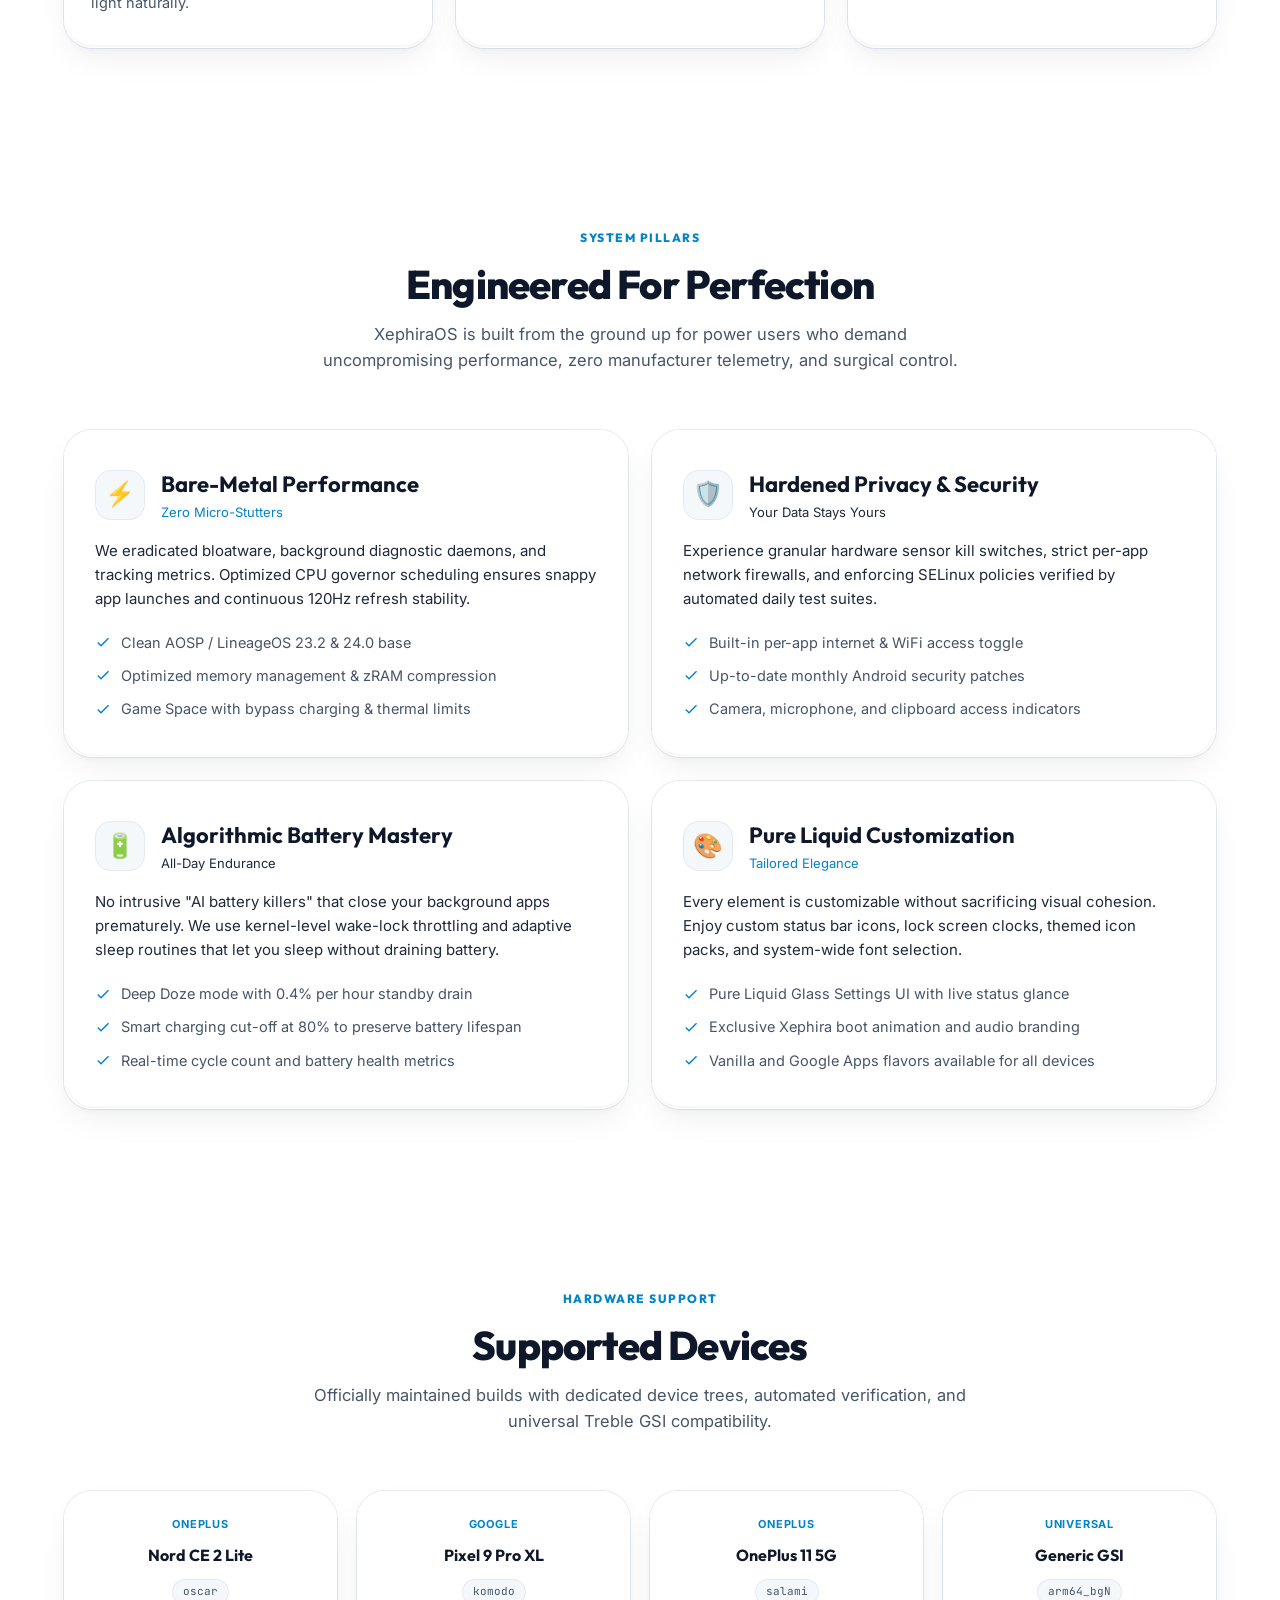
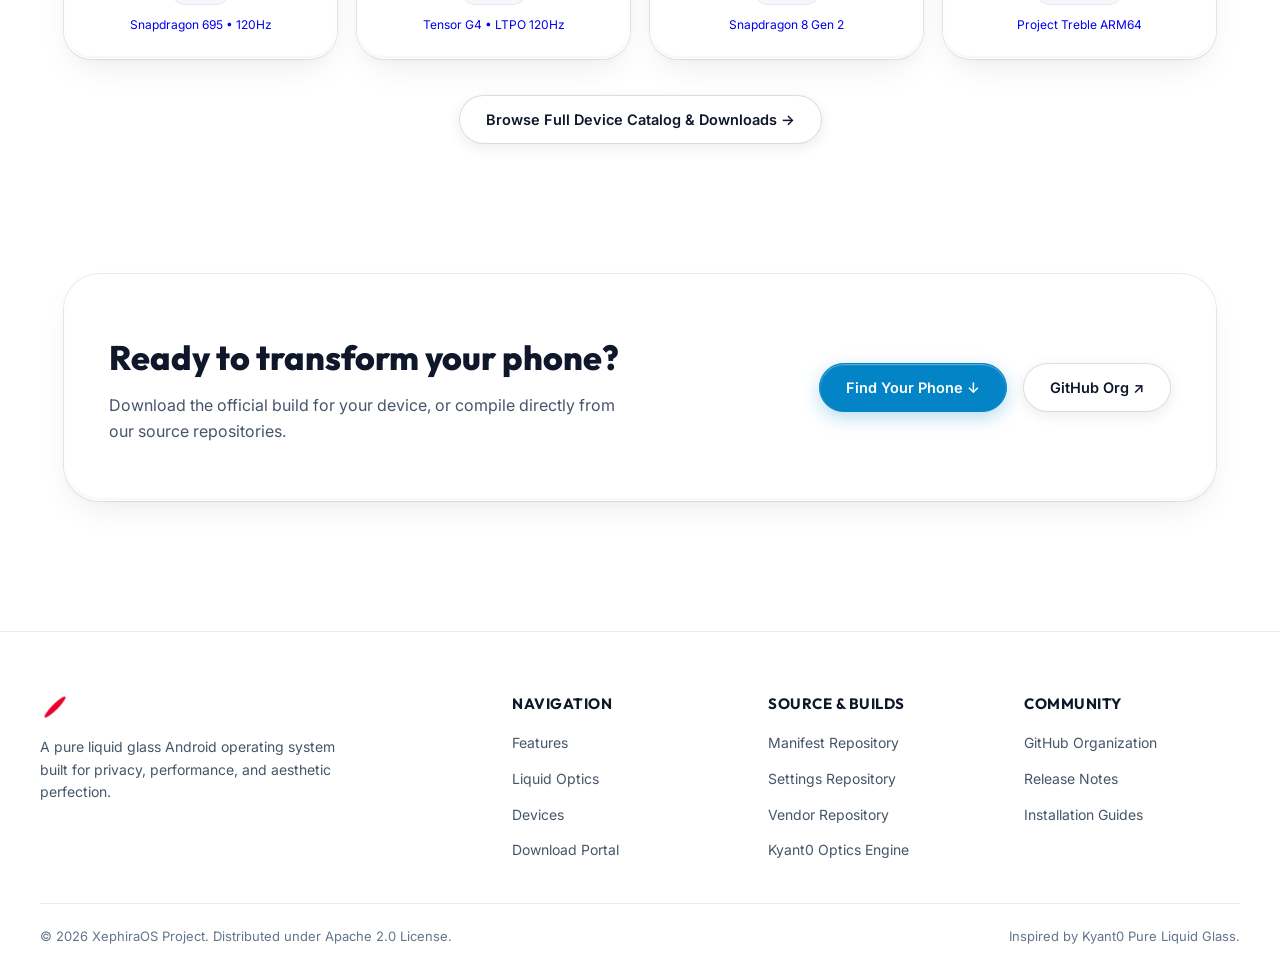
==== commit a83f1a2d: "Add white background light mode, theme toggle, and Settings Home and About Phone views; remove all g" ====
--- a/index.html
+++ b/index.html
@@ -23,10 +23,6 @@
 </head>
 <body>
 
-    <div class="ambient-glow-1"></div>
-    <div class="ambient-glow-2"></div>
-    <div class="ambient-glow-3"></div>
-
     <!-- ─── FLOATING LIQUID GLASS NAVBAR ─── -->
     <div class="navbar-wrapper">
         <nav class="liquid-glass navbar" id="mainNavbar">
@@ -44,6 +40,11 @@
             </ul>
 
             <div class="nav-actions">
+                <button class="theme-toggle-btn" id="themeToggleBtn" aria-label="Toggle Night/Light theme">
+                    <span class="theme-toggle-icon">☀️</span>
+                    <span class="theme-toggle-icon">🌙</span>
+                    <span class="theme-toggle-pill"></span>
+                </button>
                 <a href="downloads.html" class="liquid-btn liquid-btn-primary" style="padding: 9px 20px; font-size: 13.5px;">
                     Get XephiraOS ↓
                 </a>
@@ -100,8 +101,13 @@
                 </div>
             </div>
 
-            <!-- Interactive 3D Phone Mockup Showcase -->
+            <!-- Interactive 3D Phone Mockup Showcase with Settings Home & About Phone -->
             <div class="hero-phone-wrap">
+                <div class="phone-mode-switcher">
+                    <button class="phone-mode-btn active" id="phoneTabSettings">⚙️ Settings Home</button>
+                    <button class="phone-mode-btn" id="phoneTabAbout">✨ About Phone</button>
+                </div>
+
                 <div class="phone-mockup" id="heroPhone">
                     <div class="mockup-header">
                         <span>09:41</span>
@@ -109,74 +115,218 @@
                     </div>
 
                     <div class="mockup-screen-container">
-                        <!-- Kyant0 Parameter Indicator Badges -->
-                        <div style="display: flex; justify-content: space-between; gap: 4px;">
-                            <span class="liquid-pill" style="font-size: 9.5px; padding: 4px 8px;">Refraction: 20dp</span>
-                            <span class="liquid-pill" style="font-size: 9.5px; padding: 4px 8px;">Amount: -60dp</span>
-                            <span class="liquid-pill" style="font-size: 9.5px; padding: 4px 8px;">Bleed: 0.00</span>
+                        <!-- VIEW 1: SETTINGS HOME -->
+                        <div class="phone-view active" id="phoneViewSettings">
+                            <!-- Search Bar -->
+                            <div class="phone-search-bar">
+                                <svg width="15" height="15" viewBox="0 0 24 24" fill="none" stroke="currentColor" stroke-width="2.2" stroke-linecap="round"><circle cx="11" cy="11" r="8"></circle><line x1="21" y1="21" x2="16.65" y2="16.65"></line></svg>
+                                <span>Search settings, apps...</span>
+                            </div>
+
+                            <!-- Hero About Card (tap switches to about phone) -->
+                            <div class="phone-about-card" id="heroPhoneAboutCard" title="Tap to view About Phone">
+                                <div class="phone-about-logo">
+                                    <img src="assets/xephira_x_vector_rendered_512.png" alt="Xephira">
+                                </div>
+                                <div style="flex: 1;">
+                                    <div style="font-size: 13.5px; font-weight: 700; color: #ffffff;">XephiraOS 1.0</div>
+                                    <div style="font-size: 10.5px; color: #94a3b8;">Android 16 • Pixel 9 Pro XL</div>
+                                </div>
+                                <span class="phone-chevron">›</span>
+                            </div>
+
+                            <!-- Status Pills -->
+                            <div class="phone-status-pills">
+                                <div class="phone-status-pill">
+                                    <div class="phone-status-val">Active</div>
+                                    <div class="phone-status-lbl">Wi-Fi</div>
+                                </div>
+                                <div class="phone-status-pill">
+                                    <div class="phone-status-val">92%</div>
+                                    <div class="phone-status-lbl">Battery</div>
+                                </div>
+                                <div class="phone-status-pill">
+                                    <div class="phone-status-val">184 GB</div>
+                                    <div class="phone-status-lbl">Free</div>
+                                </div>
+                            </div>
+
+                            <!-- Category 1: Connectivity -->
+                            <div class="phone-category-card">
+                                <div class="phone-category-header">Connectivity</div>
+                                <div class="phone-category-item">
+                                    <div class="phone-category-icon">📶</div>
+                                    <div class="phone-category-info">
+                                        <div class="phone-category-title">Network & internet</div>
+                                        <div class="phone-category-sub">Mobile, Wi-Fi, hotspot, SIMs</div>
+                                    </div>
+                                    <span class="phone-chevron">›</span>
+                                </div>
+                                <div class="phone-divider"></div>
+                                <div class="phone-category-item">
+                                    <div class="phone-category-icon">🎧</div>
+                                    <div class="phone-category-info">
+                                        <div class="phone-category-title">Connected devices</div>
+                                        <div class="phone-category-sub">Bluetooth, pairing, Quick Share</div>
+                                    </div>
+                                    <span class="phone-chevron">›</span>
+                                </div>
+                            </div>
+
+                            <!-- Category 2: Device Essentials -->
+                            <div class="phone-category-card">
+                                <div class="phone-category-header">Device Essentials</div>
+                                <div class="phone-category-item">
+                                    <div class="phone-category-icon">⚡</div>
+                                    <div class="phone-category-info">
+                                        <div class="phone-category-title">Battery</div>
+                                        <div class="phone-category-sub">92% • Adaptive battery enabled</div>
+                                    </div>
+                                    <span class="phone-chevron">›</span>
+                                </div>
+                                <div class="phone-divider"></div>
+                                <div class="phone-category-item">
+                                    <div class="phone-category-icon">💾</div>
+                                    <div class="phone-category-info">
+                                        <div class="phone-category-title">Storage</div>
+                                        <div class="phone-category-sub">184 GB free of 256 GB</div>
+                                    </div>
+                                    <span class="phone-chevron">›</span>
+                                </div>
+                                <div class="phone-divider"></div>
+                                <div class="phone-category-item">
+                                    <div class="phone-category-icon">🔊</div>
+                                    <div class="phone-category-info">
+                                        <div class="phone-category-title">Sound & vibration</div>
+                                        <div class="phone-category-sub">Volume, haptics, Do Not Disturb</div>
+                                    </div>
+                                    <span class="phone-chevron">›</span>
+                                </div>
+                            </div>
+
+                            <!-- Category 3: Personalization -->
+                            <div class="phone-category-card">
+                                <div class="phone-category-header">Personalization</div>
+                                <div class="phone-category-item">
+                                    <div class="phone-category-icon">☀️</div>
+                                    <div class="phone-category-info">
+                                        <div class="phone-category-title">Display & Optics</div>
+                                        <div class="phone-category-sub">Kyant0 Liquid Glass, 120Hz refresh</div>
+                                    </div>
+                                    <span class="phone-chevron">›</span>
+                                </div>
+                                <div class="phone-divider"></div>
+                                <div class="phone-category-item">
+                                    <div class="phone-category-icon">🎨</div>
+                                    <div class="phone-category-info">
+                                        <div class="phone-category-title">Wallpaper & style</div>
+                                        <div class="phone-category-sub">White Glass theme, themed icons</div>
+                                    </div>
+                                    <span class="phone-chevron">›</span>
+                                </div>
+                            </div>
+
+                            <!-- Category 4: Security & About -->
+                            <div class="phone-category-card">
+                                <div class="phone-category-header">System & About</div>
+                                <div class="phone-category-item">
+                                    <div class="phone-category-icon">🛡️</div>
+                                    <div class="phone-category-info">
+                                        <div class="phone-category-title">Security & biometrics</div>
+                                        <div class="phone-category-sub">Screen lock, fingerprint, SELinux</div>
+                                    </div>
+                                    <span class="phone-chevron">›</span>
+                                </div>
+                                <div class="phone-divider"></div>
+                                <div class="phone-category-item" onclick="setPhoneView('about')">
+                                    <div class="phone-category-icon">✨</div>
+                                    <div class="phone-category-info">
+                                        <div class="phone-category-title">About phone</div>
+                                        <div class="phone-category-sub">XephiraOS 1.0 • Pixel 9 Pro XL</div>
+                                    </div>
+                                    <span class="phone-chevron">›</span>
+                                </div>
+                            </div>
                         </div>
 
-                        <!-- Kyant0 Floating Optical Convex Lens (Live Refractor) -->
-                        <div class="kyant-floating-lens" id="kyantFloatingLens">
-                            <div style="display: flex; align-items: center; justify-content: space-between; margin-bottom: 8px;">
-                                <div style="display: flex; align-items: center; gap: 8px;">
-                                    <img src="assets/xephira_x_vector_rendered_512.png" alt="Xephira" style="width: 24px; height: 24px; filter: drop-shadow(0 2px 6px rgba(255,255,255,0.6));">
-                                    <strong style="font-size: 13.5px; color: #ffffff;">XephiraOS 1.0</strong>
-                                </div>
-                                <span class="liquid-pill liquid-pill-green" style="font-size: 9px; padding: 2px 8px;">KYANT0 LENS</span>
-                            </div>
-                            <p style="font-size: 11px; color: rgba(255,255,255,0.95); line-height: 1.45;">
-                                SDF Meniscus convex curvature bending fluid background waves in real time.
-                            </p>
-                        </div>
-
-                        <!-- Kyant0 Sliders Controls Panel (from catalog_app.jpg) -->
-                        <div class="liquid-glass-subtle" style="padding: 14px 16px; border-radius: 24px;">
-                            <div style="font-size: 11px; font-weight: 800; color: #ffffff; margin-bottom: 10px; letter-spacing: 0.8px; text-transform: uppercase;">
-                                Kyant0 Backdrop Controls
-                            </div>
-                            
-                            <div class="kyant-slider-row">
-                                <div class="kyant-slider-label">
-                                    <span>Corner radius</span>
-                                    <span id="labelRadius">28 dp</span>
-                                </div>
-                                <input type="range" min="8" max="44" value="28" class="kyant-range-input" id="sliderRadius">
-                            </div>
-
-                            <div class="kyant-slider-row">
-                                <div class="kyant-slider-label">
-                                    <span>Blur radius</span>
-                                    <span id="labelBlur">28 dp</span>
-                                </div>
-                                <input type="range" min="4" max="50" value="28" class="kyant-range-input" id="sliderBlur">
-                            </div>
-
-                            <div class="kyant-slider-row">
-                                <div class="kyant-slider-label">
-                                    <span>Refraction height</span>
-                                    <span id="labelRefraction">20 dp</span>
-                                </div>
-                                <input type="range" min="4" max="36" value="20" class="kyant-range-input" id="sliderRefraction">
-                            </div>
-                        </div>
-
-                        <!-- Kyant0 Surface Liquid Button & Liquid Toggle (from banner.jpg) -->
-                        <div style="display: flex; gap: 10px; justify-content: space-between; align-items: center;">
-                            <button class="liquid-btn" style="flex: 1; padding: 9px 14px; font-size: 12px; border-radius: 999px;">
-                                Surface Liquid
-                            </button>
-                            <div class="kyant-toggle" id="demoToggle">
-                                <div class="kyant-toggle-thumb" id="demoToggleThumb"></div>
-                            </div>
-                        </div>
-
-                        <!-- Kyant0 Liquid Bottom Tabs (from catalog_app.jpg) -->
-                        <div class="liquid-glass-subtle" style="border-radius: 999px; padding: 6px 10px; display: flex; justify-content: space-around; align-items: center;">
-                            <span style="font-size: 11px; font-weight: 700; color: #020617; background: #ffffff; padding: 4px 12px; border-radius: 999px; box-shadow: 0 2px 8px rgba(255,255,255,0.5);">Tab 1</span>
-                            <span style="font-size: 11px; font-weight: 600; color: #ffffff;">Tab 2</span>
-                            <span style="font-size: 11px; font-weight: 600; color: #ffffff;">Tab 3</span>
-                            <span style="font-size: 11px; font-weight: 600; color: #ffffff;">Tab 4</span>
+                        <!-- VIEW 2: ABOUT PHONE -->
+                        <div class="phone-view" id="phoneViewAbout">
+                            <div class="about-subpage-header">
+                                <button class="about-back-btn" id="aboutBackBtn" aria-label="Back to Settings">
+                                    <svg width="16" height="16" viewBox="0 0 24 24" stroke="currentColor" fill="none" stroke-width="2.5" stroke-linecap="round"><path d="M19 12H5M12 19l-7-7 7-7"/></svg>
+                                </button>
+                                <span style="font-size: 14px; font-weight: 700; color: #ffffff;">About phone</span>
+                            </div>
+
+                            <!-- Emblem & Version Card -->
+                            <div class="about-hero-glass-card">
+                                <div class="about-logo-wrapper">
+                                    <img src="assets/xephira_x_vector_rendered_512.png" alt="Xephira Emblem">
+                                </div>
+                                <img src="assets/xephira_logotype_text.png" alt="Xephira" style="height: 18px; object-fit: contain; margin-bottom: 6px; filter: drop-shadow(0 2px 6px rgba(255,255,255,0.4));">
+                                <div style="font-size: 16px; font-weight: 700; color: #ffffff;">XephiraOS 1.0</div>
+                                <div style="font-size: 11px; color: #cbd5e1; margin-top: 2px; margin-bottom: 10px;">Android 16 • Official Release</div>
+                                <div style="display: inline-flex; align-items: center; gap: 6px; background: rgba(74, 222, 128, 0.15); border: 1px solid rgba(74, 222, 128, 0.4); padding: 3px 12px; border-radius: 999px; font-size: 10px; font-weight: 600; color: #4ade80;">
+                                    <span style="width: 5px; height: 5px; border-radius: 50%; background: #4ade80;"></span>
+                                    <span>OFFICIAL • BAKLAVA</span>
+                                </div>
+                            </div>
+
+                            <!-- 2x2 Specs Grid -->
+                            <div class="about-specs-grid">
+                                <div class="about-spec-box">
+                                    <div style="font-size: 14px;">📱</div>
+                                    <div class="label">Device</div>
+                                    <div class="val">Pixel 9 Pro XL</div>
+                                </div>
+                                <div class="about-spec-box">
+                                    <div style="font-size: 14px;">⚡</div>
+                                    <div class="label">Processor</div>
+                                    <div class="val">Tensor G4</div>
+                                </div>
+                                <div class="about-spec-box">
+                                    <div style="font-size: 14px;">🐧</div>
+                                    <div class="label">Kernel</div>
+                                    <div class="val">Linux 6.1 LTS</div>
+                                </div>
+                                <div class="about-spec-box">
+                                    <div style="font-size: 14px;">🛡️</div>
+                                    <div class="label">Security</div>
+                                    <div class="val">2026-09-05</div>
+                                </div>
+                            </div>
+
+                            <!-- Detailed Specs Card -->
+                            <div class="phone-category-card">
+                                <div class="phone-category-header">Software Specifications</div>
+                                <div class="phone-category-item">
+                                    <div class="phone-category-info">
+                                        <div class="phone-category-title">XephiraOS Version</div>
+                                        <div class="phone-category-sub">1.0-STABLE-OFFICIAL</div>
+                                    </div>
+                                </div>
+                                <div class="phone-divider"></div>
+                                <div class="phone-category-item">
+                                    <div class="phone-category-info">
+                                        <div class="phone-category-title">Android Version</div>
+                                        <div class="phone-category-sub">16 (API 36 Baklava)</div>
+                                    </div>
+                                </div>
+                                <div class="phone-divider"></div>
+                                <div class="phone-category-item">
+                                    <div class="phone-category-info">
+                                        <div class="phone-category-title">Build Number</div>
+                                        <div class="phone-category-sub">AP2A.260905.004.A1</div>
+                                    </div>
+                                </div>
+                                <div class="phone-divider"></div>
+                                <div class="phone-category-item">
+                                    <div class="phone-category-info">
+                                        <div class="phone-category-title">SELinux Status</div>
+                                        <div class="phone-category-sub">Enforcing</div>
+                                    </div>
+                                </div>
+                            </div>
                         </div>
                     </div>
                 </div>
--- a/css/liquid-glass.css
+++ b/css/liquid-glass.css
@@ -1,95 +1,143 @@
 /*
- * XephiraOS - Exact Kyant0 Liquid Glass (Backdrop) Engine
- * Direct implementation of Kyant0/AndroidLiquidGlass optical physics
- * Analyzed directly from Kyant0's official artworks:
- * - Refraction height & amount cushion
- * - Analytic normal meniscus curvature
- * - Convex water-droplet specular highlights (top-left catch, bottom-right reflection)
- * - Pure crystal water translucency over vibrant fluid gradients
+ * XephiraOS - Kyant0 Liquid Glass Optical Engine
+ * Adaptive Light (White Background) & Night (Dark) Modes
+ * Pure optical meniscus refraction, crystal water translucency, zero glow
  */
 
 :root {
-    /* ─── KYANT0 OPTICAL MENISCUS TOKENS ─── */
+    /* ─── LIGHT THEME (DEFAULT: WHITE COLOR BACKGROUND) ─── */
+    --theme-bg: #ffffff;
+    --theme-bg-subtle: #f8fafc;
+    --theme-text-pure: #0f172a;
+    --theme-text-primary: #1e293b;
+    --theme-text-secondary: #475569;
+    --theme-text-muted: #64748b;
+
+    /* Light Liquid Glass Surfaces */
+    --kyant-glass-bg: rgba(255, 255, 255, 0.78);
+    --kyant-glass-bg-hover: rgba(255, 255, 255, 0.92);
+    --kyant-border-rim: rgba(255, 255, 255, 0.95);
+    --kyant-border-rim-hover: #ffffff;
+
+    --kyant-meniscus-shadow: 
+        0 14px 34px -8px rgba(15, 23, 42, 0.08),
+        0 4px 12px -2px rgba(15, 23, 42, 0.04),
+        inset 0 2px 3px 0 #ffffff,
+        inset 0 -1.5px 2px 0 rgba(15, 23, 42, 0.05),
+        0 0 0 1px rgba(226, 232, 240, 0.8);
+
+    --kyant-meniscus-shadow-hover: 
+        0 22px 48px -10px rgba(15, 23, 42, 0.12),
+        0 8px 20px -4px rgba(15, 23, 42, 0.06),
+        inset 0 2.5px 3.5px 0 #ffffff,
+        0 0 0 1px rgba(203, 213, 225, 0.9);
+
+    --kyant-btn-bg: rgba(255, 255, 255, 0.85);
+    --kyant-btn-border: rgba(203, 213, 225, 0.8);
+    --kyant-btn-text: #0f172a;
+
+    --navbar-bg: rgba(255, 255, 255, 0.82);
+    --navbar-border: rgba(226, 232, 240, 0.9);
+
+    --card-inner-tile: rgba(241, 245, 249, 0.7);
+    --card-inner-border: rgba(226, 232, 240, 0.8);
+
+    --accent-blue: #0284c7;
+    --accent-pill: rgba(2, 132, 199, 0.12);
+    --accent-pill-text: #0369a1;
+}
+
+/* ─── NIGHT / DARK THEME OVERRIDES ─── */
+[data-theme="dark"] {
+    --theme-bg: #030712;
+    --theme-bg-subtle: #080e1e;
+    --theme-text-pure: #ffffff;
+    --theme-text-primary: #f8fafc;
+    --theme-text-secondary: #cbd5e1;
+    --theme-text-muted: #94a3b8;
+
     --kyant-glass-bg: linear-gradient(
         140deg, 
-        rgba(255, 255, 255, 0.42) 0%, 
-        rgba(255, 255, 255, 0.20) 45%, 
-        rgba(255, 255, 255, 0.08) 100%
+        rgba(255, 255, 255, 0.20) 0%, 
+        rgba(255, 255, 255, 0.08) 50%, 
+        rgba(255, 255, 255, 0.03) 100%
     );
     --kyant-glass-bg-hover: linear-gradient(
         140deg, 
-        rgba(255, 255, 255, 0.52) 0%, 
-        rgba(255, 255, 255, 0.28) 45%, 
-        rgba(255, 255, 255, 0.14) 100%
+        rgba(255, 255, 255, 0.28) 0%, 
+        rgba(255, 255, 255, 0.14) 50%, 
+        rgba(255, 255, 255, 0.06) 100%
     );
-
-    --kyant-border-rim: rgba(255, 255, 255, 0.75);
-    --kyant-border-rim-hover: rgba(255, 255, 255, 0.95);
-
-    /* Kyant0 Physical Meniscus Shadow Matrix */
+    --kyant-border-rim: rgba(255, 255, 255, 0.40);
+    --kyant-border-rim-hover: rgba(255, 255, 255, 0.75);
+
     --kyant-meniscus-shadow: 
-        0 0 0 1px rgba(255, 255, 255, 0.35),
-        /* Top-Left Specular Light Catch (Refraction Bevel) */
-        inset 0 2.5px 3.5px 0 rgba(255, 255, 255, 0.95),
-        inset 2.5px 0 3.5px 0 rgba(255, 255, 255, 0.75),
-        /* Bottom-Right Dark Refraction (Ground Reflection) */
-        inset 0 -2.5px 3.5px 0 rgba(0, 0, 0, 0.22),
-        inset -2.5px 0 3.5px 0 rgba(0, 0, 0, 0.12),
-        /* 20dp Inner Refraction Cushion (Backdrop Caustic Glow) */
-        inset 0 0 24px 4px rgba(255, 255, 255, 0.28),
-        /* Outer Ambient Floating Depth */
-        0 24px 50px -12px rgba(0, 0, 0, 0.45),
-        0 8px 20px -4px rgba(0, 0, 0, 0.25);
+        0 20px 45px -10px rgba(0, 0, 0, 0.65),
+        0 4px 16px rgba(0, 0, 0, 0.35),
+        inset 0 2px 3px 0 rgba(255, 255, 255, 0.9),
+        inset 0 -2px 3px 0 rgba(0, 0, 0, 0.25),
+        0 0 0 1px rgba(255, 255, 255, 0.2);
 
     --kyant-meniscus-shadow-hover: 
-        0 0 0 1px rgba(255, 255, 255, 0.65),
-        inset 0 3px 4px 0 #ffffff,
-        inset 3px 0 4px 0 rgba(255, 255, 255, 0.90),
-        inset 0 -3px 4px 0 rgba(0, 0, 0, 0.26),
-        inset -3px 0 4px 0 rgba(0, 0, 0, 0.16),
-        inset 0 0 32px 6px rgba(255, 255, 255, 0.38),
-        0 32px 65px -10px rgba(0, 0, 0, 0.55),
-        0 0 40px rgba(255, 255, 255, 0.30);
-
-    --kyant-blur-std: 28px;
-    --kyant-blur-heavy: 36px;
-    --kyant-blur-light: 18px;
-}
-
-/* ─── BASE KYANT0 LIQUID GLASS LENS ─── */
+        0 28px 60px -10px rgba(0, 0, 0, 0.8),
+        inset 0 2.5px 3.5px 0 #ffffff,
+        inset 0 -2px 3px 0 rgba(0, 0, 0, 0.3),
+        0 0 0 1px rgba(255, 255, 255, 0.5);
+
+    --kyant-btn-bg: linear-gradient(180deg, rgba(255, 255, 255, 0.25) 0%, rgba(255, 255, 255, 0.10) 100%);
+    --kyant-btn-border: rgba(255, 255, 255, 0.5);
+    --kyant-btn-text: #ffffff;
+
+    --navbar-bg: linear-gradient(140deg, rgba(255, 255, 255, 0.22) 0%, rgba(255, 255, 255, 0.08) 100%);
+    --navbar-border: rgba(255, 255, 255, 0.4);
+
+    --card-inner-tile: rgba(255, 255, 255, 0.12);
+    --card-inner-border: rgba(255, 255, 255, 0.25);
+
+    --accent-blue: #38bdf8;
+    --accent-pill: rgba(56, 189, 248, 0.18);
+    --accent-pill-text: #38bdf8;
+}
+
+/* ─── BASE OPTICAL LIQUID GLASS SURFACE ─── */
 .liquid-glass {
     position: relative;
     background: var(--kyant-glass-bg);
-    backdrop-filter: blur(var(--kyant-blur-std)) saturate(190%) contrast(105%);
-    -webkit-backdrop-filter: blur(var(--kyant-blur-std)) saturate(190%) contrast(105%);
+    backdrop-filter: blur(24px) saturate(180%);
+    -webkit-backdrop-filter: blur(24px) saturate(180%);
     border: 1px solid var(--kyant-border-rim);
-    border-radius: 32px;
+    border-radius: 28px;
     box-shadow: var(--kyant-meniscus-shadow);
-    transition: transform 0.3s cubic-bezier(0.34, 1.56, 0.64, 1), 
-                box-shadow 0.3s ease, 
-                border-color 0.3s ease,
-                background 0.3s ease;
+    transition: transform 0.25s cubic-bezier(0.34, 1.56, 0.64, 1), 
+                box-shadow 0.25s ease, 
+                border-color 0.25s ease,
+                background 0.25s ease;
     overflow: hidden;
 }
 
-/* Kyant0 Inner Meniscus Optical Cushion */
+.liquid-glass:hover {
+    border-color: var(--kyant-border-rim-hover);
+    background: var(--kyant-glass-bg-hover);
+    box-shadow: var(--kyant-meniscus-shadow-hover);
+    transform: translateY(-3px);
+}
+
+.liquid-glass:active {
+    transform: scale(0.985);
+}
+
+/* Kyant0 Meniscus Optical Rim Layer */
 .liquid-glass::after {
     content: '';
     position: absolute;
-    inset: 2px;
+    inset: 1.5px;
     border-radius: inherit;
-    border: 1.5px solid rgba(255, 255, 255, 0.40);
-    background: linear-gradient(
-        180deg, 
-        rgba(255, 255, 255, 0.22) 0%, 
-        rgba(255, 255, 255, 0.0) 40%, 
-        rgba(0, 0, 0, 0.06) 100%
-    );
+    border: 1px solid rgba(255, 255, 255, 0.45);
     pointer-events: none;
     z-index: 1;
 }
 
-/* Kyant0 Dynamic Specular Ray Sweep */
+/* Specular Light Sweep (Clean white beam, no colored glow) */
 .liquid-glass::before {
     content: '';
     position: absolute;
@@ -101,246 +149,160 @@
         90deg, 
         transparent 0%, 
         rgba(255, 255, 255, 0.0) 20%, 
-        rgba(255, 255, 255, 0.55) 50%, 
+        rgba(255, 255, 255, 0.35) 50%, 
         rgba(255, 255, 255, 0.0) 80%, 
         transparent 100%
     );
     transform: skewX(-25deg);
     pointer-events: none;
-    animation: kyantSheenSweep 7.5s infinite cubic-bezier(0.4, 0, 0.2, 1);
+    animation: kyantSheenSweep 8s infinite cubic-bezier(0.4, 0, 0.2, 1);
     z-index: 2;
 }
 
 @keyframes kyantSheenSweep {
     0% { left: -160%; opacity: 0; }
     12% { opacity: 1; }
-    40% { left: 210%; opacity: 0; }
+    38% { left: 210%; opacity: 0; }
     100% { left: 210%; opacity: 0; }
 }
 
-.liquid-glass:hover {
-    border-color: var(--kyant-border-rim-hover);
-    background: var(--kyant-glass-bg-hover);
-    box-shadow: var(--kyant-meniscus-shadow-hover);
-    transform: translateY(-4px);
-}
-
-.liquid-glass:active {
-    transform: scale(0.985);
-}
-
-/* ─── VARIANT: HEAVY GLASS SLAB (Navbar, Modal, Banner) ─── */
+/* ─── VARIANT: HEAVY GLASS (Navbar, Modals, Banner) ─── */
 .liquid-glass-heavy {
-    background: linear-gradient(
-        140deg, 
-        rgba(255, 255, 255, 0.48) 0%, 
-        rgba(255, 255, 255, 0.26) 45%, 
-        rgba(255, 255, 255, 0.12) 100%
-    );
-    backdrop-filter: blur(var(--kyant-blur-heavy)) saturate(200%) contrast(108%);
-    -webkit-backdrop-filter: blur(var(--kyant-blur-heavy)) saturate(200%) contrast(108%);
-    border: 1.5px solid rgba(255, 255, 255, 0.85);
-    box-shadow: 
-        0 0 0 1px rgba(255, 255, 255, 0.45),
-        inset 0 3px 4px 0 #ffffff,
-        inset 3px 0 4px 0 rgba(255, 255, 255, 0.85),
-        inset 0 -3px 4px 0 rgba(0, 0, 0, 0.25),
-        inset -3px 0 4px 0 rgba(0, 0, 0, 0.15),
-        inset 0 0 32px 6px rgba(255, 255, 255, 0.35),
-        0 30px 70px -15px rgba(0, 0, 0, 0.55),
-        0 0 35px rgba(255, 255, 255, 0.25);
-}
-
-/* ─── VARIANT: SUBTLE GLASS WELL (Tiles, Inputs, Pills) ─── */
+    background: var(--kyant-glass-bg);
+    backdrop-filter: blur(32px) saturate(190%);
+    -webkit-backdrop-filter: blur(32px) saturate(190%);
+    border: 1.5px solid var(--kyant-border-rim);
+    box-shadow: var(--kyant-meniscus-shadow);
+}
+
+/* ─── VARIANT: SUBTLE GLASS (Tiles, Inputs, Pills) ─── */
 .liquid-glass-subtle {
-    background: linear-gradient(
-        140deg, 
-        rgba(255, 255, 255, 0.28) 0%, 
-        rgba(255, 255, 255, 0.14) 100%
-    );
-    backdrop-filter: blur(var(--kyant-blur-light)) saturate(180%);
-    -webkit-backdrop-filter: blur(var(--kyant-blur-light)) saturate(180%);
-    border: 1px solid rgba(255, 255, 255, 0.55);
-    border-radius: 22px;
-    box-shadow: 
-        inset 0 1.5px 2px 0 rgba(255, 255, 255, 0.90),
-        inset 0 -1.5px 2px 0 rgba(0, 0, 0, 0.15),
-        inset 0 0 14px rgba(255, 255, 255, 0.22),
-        0 6px 18px rgba(0, 0, 0, 0.2);
-}
-
-/* ─── KYANT0 "SURFACE LIQUID BUTTON" (Exact Artwork Match) ─── */
+    background: var(--card-inner-tile);
+    border: 1px solid var(--card-inner-border);
+    backdrop-filter: blur(16px);
+    -webkit-backdrop-filter: blur(16px);
+    border-radius: 20px;
+    box-shadow: inset 0 1px 1.5px rgba(255, 255, 255, 0.7);
+}
+
+/* ─── LIQUID BUTTONS ─── */
 .liquid-btn {
     position: relative;
     display: inline-flex;
     align-items: center;
     justify-content: center;
     gap: 10px;
-    padding: 13px 28px;
+    padding: 12px 26px;
     font-family: 'Inter', sans-serif;
     font-size: 14.5px;
     font-weight: 600;
-    color: #ffffff;
+    color: var(--kyant-btn-text);
     text-decoration: none;
-    /* Pillowy Convex Water Droplet */
-    background: linear-gradient(
-        180deg, 
-        rgba(255, 255, 255, 0.48) 0%, 
-        rgba(255, 255, 255, 0.22) 100%
-    );
-    border: 1.5px solid rgba(255, 255, 255, 0.85);
+    background: var(--kyant-btn-bg);
+    border: 1.5px solid var(--kyant-btn-border);
     border-radius: 999px;
-    backdrop-filter: blur(24px) saturate(190%);
-    -webkit-backdrop-filter: blur(24px) saturate(190%);
+    backdrop-filter: blur(20px);
+    -webkit-backdrop-filter: blur(20px);
     cursor: pointer;
     box-shadow: 
-        /* Top specular catch */
-        inset 0 2px 3px 0 #ffffff,
-        inset 0 -2px 3px 0 rgba(0, 0, 0, 0.22),
-        inset 0 0 16px rgba(255, 255, 255, 0.35),
-        0 8px 24px rgba(0, 0, 0, 0.30);
-    transition: all 0.28s cubic-bezier(0.34, 1.56, 0.64, 1);
+        0 4px 14px rgba(15, 23, 42, 0.08), 
+        inset 0 1.5px 2px #ffffff;
+    transition: all 0.25s cubic-bezier(0.34, 1.56, 0.64, 1);
     overflow: hidden;
 }
 
-.liquid-btn::after {
-    content: '';
-    position: absolute;
-    inset: 1.5px;
-    border-radius: 999px;
-    border: 1px solid rgba(255, 255, 255, 0.4);
-    pointer-events: none;
-}
-
 .liquid-btn:hover {
-    background: linear-gradient(
-        180deg, 
-        rgba(255, 255, 255, 0.62) 0%, 
-        rgba(255, 255, 255, 0.30) 100%
-    );
-    border-color: #ffffff;
+    transform: translateY(-2px);
+    border-color: var(--accent-blue);
     box-shadow: 
-        inset 0 2.5px 3.5px 0 #ffffff,
-        inset 0 -2px 3px 0 rgba(0, 0, 0, 0.25),
-        inset 0 0 24px rgba(255, 255, 255, 0.50),
-        0 14px 35px rgba(255, 255, 255, 0.35),
-        0 0 25px rgba(255, 255, 255, 0.45);
-    transform: translateY(-2px);
-    color: #ffffff;
+        0 8px 22px rgba(15, 23, 42, 0.14), 
+        inset 0 2px 2px #ffffff;
 }
 
 .liquid-btn:active {
     transform: scale(0.96);
 }
 
-/* Kyant0 Tinted / Primary Solid Liquid Button */
 .liquid-btn-primary {
-    background: linear-gradient(180deg, #ffffff 0%, rgba(235, 245, 255, 0.95) 100%);
+    background: #0284c7;
+    color: #ffffff;
+    border: 1.5px solid #0284c7;
+    box-shadow: 0 6px 18px rgba(2, 132, 199, 0.28), inset 0 1px 1.5px rgba(255, 255, 255, 0.4);
+}
+
+.liquid-btn-primary:hover {
+    background: #0369a1;
+    border-color: #0369a1;
+    color: #ffffff;
+    box-shadow: 0 8px 24px rgba(2, 132, 199, 0.4);
+}
+
+[data-theme="dark"] .liquid-btn-primary {
+    background: #ffffff;
     color: #020617;
     border: 1.5px solid #ffffff;
-    box-shadow: 
-        inset 0 2px 2px #ffffff,
-        0 10px 30px rgba(255, 255, 255, 0.6), 
-        0 0 25px rgba(255, 255, 255, 0.4);
-    font-weight: 700;
-}
-
-.liquid-btn-primary:hover {
-    background: #ffffff;
-    box-shadow: 
-        inset 0 2.5px 3px #ffffff,
-        0 14px 40px rgba(255, 255, 255, 0.8), 
-        0 0 35px rgba(255, 255, 255, 0.65);
+    box-shadow: 0 6px 20px rgba(255, 255, 255, 0.25), inset 0 1.5px 2px #ffffff;
+}
+
+[data-theme="dark"] .liquid-btn-primary:hover {
+    background: #f1f5f9;
     color: #000000;
-    transform: translateY(-2px);
-}
-
-/* ─── KYANT0 LIQUID PILL BADGE ─── */
+    box-shadow: 0 8px 26px rgba(255, 255, 255, 0.4);
+}
+
+/* ─── LIQUID PILLS & BADGES ─── */
 .liquid-pill {
     display: inline-flex;
     align-items: center;
-    gap: 8px;
-    padding: 7px 18px;
+    gap: 7px;
+    padding: 6px 16px;
     font-size: 11.5px;
     font-weight: 700;
-    color: #ffffff;
-    background: linear-gradient(180deg, rgba(255, 255, 255, 0.38) 0%, rgba(255, 255, 255, 0.18) 100%);
-    border: 1.5px solid rgba(255, 255, 255, 0.75);
+    color: var(--theme-text-pure);
+    background: var(--kyant-btn-bg);
+    border: 1px solid var(--kyant-btn-border);
     border-radius: 999px;
-    backdrop-filter: blur(18px) saturate(190%);
-    -webkit-backdrop-filter: blur(18px) saturate(190%);
-    letter-spacing: 0.6px;
-    box-shadow: 
-        inset 0 1.5px 2px #ffffff,
-        inset 0 -1.5px 2px rgba(0, 0, 0, 0.15),
-        0 6px 18px rgba(0, 0, 0, 0.25),
-        0 0 16px rgba(255, 255, 255, 0.20);
+    backdrop-filter: blur(14px);
+    -webkit-backdrop-filter: blur(14px);
+    letter-spacing: 0.5px;
+    box-shadow: inset 0 1px 1.5px rgba(255, 255, 255, 0.7);
 }
 
 .liquid-pill-dot {
     width: 6px;
     height: 6px;
     border-radius: 50%;
-    background: #38bdf8;
-    box-shadow: 0 0 10px #38bdf8;
+    background: var(--accent-blue);
 }
 
 .liquid-pill-green .liquid-pill-dot {
-    background: #4ade80;
-    box-shadow: 0 0 10px #4ade80;
-}
-
-/* ─── KYANT0 LIQUID TOGGLE & SLIDERS (Match README Artworks) ─── */
-.kyant-toggle {
-    width: 58px;
-    height: 32px;
-    border-radius: 999px;
-    background: #4ade80;
-    border: 1.5px solid rgba(255, 255, 255, 0.65);
-    position: relative;
-    box-shadow: inset 0 2px 4px rgba(0, 0, 0, 0.25);
-    display: inline-flex;
-    align-items: center;
-    padding: 2px;
-    cursor: pointer;
-}
-
-.kyant-toggle-thumb {
-    width: 26px;
-    height: 26px;
-    border-radius: 50%;
-    background: #ffffff;
-    box-shadow: 
-        0 3px 8px rgba(0, 0, 0, 0.35),
-        inset 0 1.5px 1.5px #ffffff;
-    transform: translateX(24px);
-    transition: transform 0.25s cubic-bezier(0.34, 1.56, 0.64, 1);
-}
-
-/* ─── KYANT0 LIQUID INPUT WRAPPER ─── */
+    background: #16a34a;
+}
+
+/* ─── LIQUID INPUT WRAPPER ─── */
 .liquid-input-wrapper {
     position: relative;
     display: flex;
     align-items: center;
-    background: linear-gradient(180deg, rgba(255, 255, 255, 0.32) 0%, rgba(255, 255, 255, 0.14) 100%);
-    border: 1.5px solid rgba(255, 255, 255, 0.65);
+    background: var(--card-inner-tile);
+    border: 1.5px solid var(--card-inner-border);
     border-radius: 999px;
-    backdrop-filter: blur(24px) saturate(180%);
-    -webkit-backdrop-filter: blur(24px) saturate(180%);
-    padding: 11px 20px;
-    box-shadow: 
-        inset 0 1.5px 2px #ffffff,
-        inset 0 -1.5px 2px rgba(0, 0, 0, 0.15),
-        0 6px 20px rgba(0, 0, 0, 0.25);
+    backdrop-filter: blur(20px);
+    -webkit-backdrop-filter: blur(20px);
+    padding: 10px 18px;
+    box-shadow: inset 0 1px 2px rgba(15, 23, 42, 0.04);
     transition: all 0.25s ease;
 }
 
 .liquid-input-wrapper:focus-within {
+    border-color: var(--accent-blue);
+    background: #ffffff;
+    box-shadow: 0 4px 16px rgba(15, 23, 42, 0.08);
+}
+
+[data-theme="dark"] .liquid-input-wrapper:focus-within {
+    background: rgba(255, 255, 255, 0.18);
     border-color: #ffffff;
-    background: linear-gradient(180deg, rgba(255, 255, 255, 0.45) 0%, rgba(255, 255, 255, 0.22) 100%);
-    box-shadow: 
-        inset 0 2px 2px #ffffff,
-        0 0 30px rgba(255, 255, 255, 0.40);
 }
 
 .liquid-input {
@@ -348,12 +310,12 @@
     background: transparent;
     border: none;
     outline: none;
-    color: #ffffff;
+    color: var(--theme-text-pure);
     font-family: inherit;
-    font-size: 15px;
+    font-size: 14.5px;
     padding-left: 10px;
 }
 
 .liquid-input::placeholder {
-    color: rgba(255, 255, 255, 0.70);
-}
+    color: var(--theme-text-muted);
+}
--- a/css/style.css
+++ b/css/style.css
@@ -1,24 +1,13 @@
 /*
- * XephiraOS Official Website Stylesheet
- * Exact Kyant0 Liquid Glass Architecture & Fluid Refraction Aesthetics
- * Matching Kyant0/AndroidLiquidGlass README artworks (banner.jpg, catalog_app.jpg, android_inner_refraction.png)
+ * XephiraOS Official Stylesheet
+ * White Background Theme & Night Theme Switcher
+ * Pure Optical Liquid Glass — Zero Neon Glow
  */
 
 :root {
     --font-heading: 'Outfit', -apple-system, BlinkMacSystemFont, 'Segoe UI', Roboto, sans-serif;
     --font-body: 'Inter', -apple-system, BlinkMacSystemFont, 'Segoe UI', Roboto, sans-serif;
     --font-mono: 'JetBrains Mono', 'Fira Code', monospace;
-
-    --bg-main: #040814;
-    --text-pure: #ffffff;
-    --text-primary: #f8fafc;
-    --text-secondary: #cbd5e1;
-    --text-muted: #94a3b8;
-
-    --accent-blue: #38bdf8;
-    --accent-cyan: #22d3ee;
-    --accent-mint: #34d399;
-    --accent-purple: #c084fc;
 }
 
 * {
@@ -32,62 +21,27 @@
     scroll-behavior: smooth;
 }
 
-/* ─── FLUID ORGANIC BACKDROP (Essential for Liquid Glass Refraction) ─── */
+/* ─── PURE CLEAN BACKGROUND (NO GLOW) ─── */
 body {
     font-family: var(--font-body);
-    background-color: var(--bg-main);
-    color: var(--text-primary);
+    background-color: var(--theme-bg);
+    color: var(--theme-text-primary);
     line-height: 1.6;
     overflow-x: hidden;
     position: relative;
-    /* Kyant0 Fluid Caustic Wave Gradients */
-    background-image: 
-        radial-gradient(ellipse at 12% 12%, rgba(56, 189, 248, 0.32) 0%, transparent 48%),
-        radial-gradient(ellipse at 88% 22%, rgba(192, 132, 252, 0.26) 0%, transparent 52%),
-        radial-gradient(ellipse at 48% 50%, rgba(52, 211, 153, 0.20) 0%, transparent 48%),
-        radial-gradient(ellipse at 80% 80%, rgba(34, 211, 238, 0.28) 0%, transparent 52%),
-        radial-gradient(ellipse at 20% 88%, rgba(129, 140, 248, 0.24) 0%, transparent 48%);
+    transition: background-color 0.3s ease, color 0.3s ease;
+    background-image: linear-gradient(180deg, var(--theme-bg) 0%, var(--theme-bg-subtle) 100%);
     background-attachment: fixed;
 }
 
-/* Ambient Fluid Glow Layers */
-.ambient-glow-1 {
-    position: absolute;
-    top: 2%;
-    left: 10%;
-    width: 700px;
-    height: 700px;
-    background: radial-gradient(circle, rgba(56, 189, 248, 0.30) 0%, rgba(34, 211, 238, 0.15) 50%, transparent 70%);
-    filter: blur(100px);
-    pointer-events: none;
-    z-index: 0;
-}
-
-.ambient-glow-2 {
-    position: absolute;
-    top: 42%;
-    right: 8%;
-    width: 800px;
-    height: 800px;
-    background: radial-gradient(circle, rgba(192, 132, 252, 0.26) 0%, rgba(56, 189, 248, 0.14) 50%, transparent 70%);
-    filter: blur(110px);
-    pointer-events: none;
-    z-index: 0;
-}
-
+/* Completely Disable Neon Glow Elements */
+.ambient-glow-1,
+.ambient-glow-2,
 .ambient-glow-3 {
-    position: absolute;
-    top: 72%;
-    left: 18%;
-    width: 750px;
-    height: 750px;
-    background: radial-gradient(circle, rgba(52, 211, 153, 0.24) 0%, rgba(56, 189, 248, 0.18) 50%, transparent 70%);
-    filter: blur(110px);
-    pointer-events: none;
-    z-index: 0;
-}
-
-/* ─── FLOATING KYANT0 LIQUID GLASS NAVBAR ─── */
+    display: none !important;
+}
+
+/* ─── FLOATING LIQUID GLASS NAVBAR ─── */
 .navbar-wrapper {
     position: fixed;
     top: 20px;
@@ -105,23 +59,14 @@
     display: flex;
     align-items: center;
     justify-content: space-between;
-    padding: 10px 28px;
+    padding: 10px 24px;
     border-radius: 999px;
-    background: linear-gradient(
-        140deg, 
-        rgba(255, 255, 255, 0.44) 0%, 
-        rgba(255, 255, 255, 0.22) 50%, 
-        rgba(255, 255, 255, 0.10) 100%
-    );
-    border: 1.5px solid rgba(255, 255, 255, 0.85);
-    box-shadow: 
-        0 0 0 1px rgba(255, 255, 255, 0.40),
-        inset 0 2px 3px 0 #ffffff,
-        inset 0 -2px 3px 0 rgba(0, 0, 0, 0.18),
-        inset 0 0 22px rgba(255, 255, 255, 0.32),
-        0 20px 48px -10px rgba(0, 0, 0, 0.45);
-    backdrop-filter: blur(30px) saturate(200%);
-    -webkit-backdrop-filter: blur(30px) saturate(200%);
+    background: var(--navbar-bg);
+    border: 1px solid var(--navbar-border);
+    backdrop-filter: blur(28px) saturate(180%);
+    -webkit-backdrop-filter: blur(28px) saturate(180%);
+    box-shadow: 0 10px 30px -8px rgba(15, 23, 42, 0.08), inset 0 1.5px 2px #ffffff;
+    transition: all 0.3s ease;
 }
 
 .brand-link {
@@ -132,66 +77,120 @@
 }
 
 .brand-logo {
-    width: 36px;
-    height: 36px;
+    width: 32px;
+    height: 32px;
     object-fit: contain;
-    filter: drop-shadow(0 2px 10px rgba(255, 255, 255, 0.6));
-    transition: transform 0.3s ease;
+    transition: transform 0.25s ease;
 }
 
 .brand-link:hover .brand-logo {
-    transform: scale(1.1) rotate(6deg);
+    transform: scale(1.08) rotate(4deg);
 }
 
 .brand-text {
     font-family: var(--font-heading);
-    font-size: 21px;
+    font-size: 20px;
     font-weight: 800;
-    color: var(--text-pure);
+    color: var(--theme-text-pure);
     letter-spacing: -0.5px;
-    text-shadow: 0 0 18px rgba(255, 255, 255, 0.5);
 }
 
 .nav-links {
     display: flex;
     align-items: center;
-    gap: 26px;
+    gap: 22px;
     list-style: none;
 }
 
 .nav-link {
     font-size: 14.5px;
+    font-weight: 500;
+    color: var(--theme-text-secondary);
+    text-decoration: none;
+    padding: 6px 14px;
+    border-radius: 999px;
+    transition: all 0.2s ease;
+}
+
+.nav-link:hover {
+    color: var(--theme-text-pure);
+    background: rgba(15, 23, 42, 0.05);
+}
+
+[data-theme="dark"] .nav-link:hover {
+    background: rgba(255, 255, 255, 0.14);
+}
+
+.nav-link.active {
+    color: var(--theme-text-pure);
+    background: rgba(15, 23, 42, 0.08);
     font-weight: 600;
-    color: var(--text-secondary);
-    text-decoration: none;
-    padding: 7px 16px;
+}
+
+[data-theme="dark"] .nav-link.active {
+    background: rgba(255, 255, 255, 0.2);
+}
+
+.nav-actions {
+    display: flex;
+    align-items: center;
+    gap: 12px;
+}
+
+/* ─── LIQUID GLASS THEME SWITCHER TOGGLE ─── */
+.theme-toggle-btn {
+    display: flex;
+    align-items: center;
+    justify-content: space-between;
+    width: 66px;
+    height: 34px;
     border-radius: 999px;
-    transition: all 0.22s ease;
-}
-
-.nav-link:hover {
-    color: #ffffff;
-    background: rgba(255, 255, 255, 0.28);
-    box-shadow: inset 0 1px 1.5px #ffffff, 0 4px 12px rgba(0, 0, 0, 0.15);
-}
-
-.nav-link.active {
-    color: #020617;
+    background: var(--card-inner-tile);
+    border: 1.5px solid var(--card-inner-border);
+    padding: 3px;
+    cursor: pointer;
+    position: relative;
+    box-shadow: inset 0 1px 2px rgba(15, 23, 42, 0.08);
+    transition: all 0.25s ease;
+}
+
+.theme-toggle-btn:hover {
+    border-color: var(--accent-blue);
+}
+
+.theme-toggle-icon {
+    font-size: 13px;
+    z-index: 2;
+    width: 26px;
+    text-align: center;
+    user-select: none;
+    line-height: 1;
+}
+
+.theme-toggle-pill {
+    position: absolute;
+    top: 3px;
+    left: 3px;
+    width: 26px;
+    height: 26px;
+    border-radius: 50%;
     background: #ffffff;
-    box-shadow: 0 4px 18px rgba(255, 255, 255, 0.6), inset 0 1px 2px #ffffff;
-}
-
-.nav-actions {
-    display: flex;
-    align-items: center;
-    gap: 12px;
+    box-shadow: 0 2px 8px rgba(15, 23, 42, 0.15), inset 0 1px 1px #ffffff;
+    transition: transform 0.25s cubic-bezier(0.34, 1.56, 0.64, 1);
+    z-index: 1;
+}
+
+[data-theme="dark"] .theme-toggle-pill {
+    transform: translateX(32px);
+    background: #1e293b;
+    box-shadow: 0 2px 8px rgba(0, 0, 0, 0.5), inset 0 1px 1px rgba(255, 255, 255, 0.2);
 }
 
 .mobile-menu-btn {
     display: none;
-    background: rgba(255, 255, 255, 0.25);
-    border: 1.5px solid rgba(255, 255, 255, 0.7);
-    color: #ffffff;
+    background: var(--card-inner-tile);
+    border: 1px solid var(--card-inner-border);
+    color: var(--theme-text-pure);
     font-size: 18px;
     padding: 6px 12px;
     border-radius: 12px;
@@ -201,7 +200,7 @@
 /* ─── HERO SECTION ─── */
 .hero-section {
     position: relative;
-    padding: 155px 24px 85px;
+    padding: 140px 24px 70px;
     max-width: 1240px;
     margin: 0 auto;
     z-index: 1;
@@ -217,7 +216,7 @@
 .hero-text {
     display: flex;
     flex-direction: column;
-    gap: 24px;
+    gap: 22px;
 }
 
 .hero-pill-badge {
@@ -226,100 +225,120 @@
 
 .hero-title {
     font-family: var(--font-heading);
-    font-size: 64px;
-    font-weight: 900;
-    line-height: 1.05;
-    letter-spacing: -2px;
-    color: var(--text-pure);
-    text-shadow: 0 4px 28px rgba(0, 0, 0, 0.7);
+    font-size: 60px;
+    font-weight: 850;
+    line-height: 1.08;
+    letter-spacing: -1.8px;
+    color: var(--theme-text-pure);
 }
 
 .hero-gradient-text {
-    background: linear-gradient(135deg, #ffffff 0%, #bae6fd 35%, #7dd3fc 70%, #38bdf8 100%);
+    background: linear-gradient(135deg, #0284c7 0%, #0369a1 100%);
     -webkit-background-clip: text;
     -webkit-text-fill-color: transparent;
-    filter: drop-shadow(0 0 30px rgba(255, 255, 255, 0.55));
+}
+
+[data-theme="dark"] .hero-gradient-text {
+    background: linear-gradient(135deg, #ffffff 0%, #7dd3fc 60%, #38bdf8 100%);
+    -webkit-background-clip: text;
+    -webkit-text-fill-color: transparent;
 }
 
 .hero-subtitle {
-    font-size: 19px;
+    font-size: 18px;
     line-height: 1.6;
-    color: var(--text-secondary);
-    max-width: 560px;
+    color: var(--theme-text-secondary);
+    max-width: 540px;
 }
 
 .hero-cta-row {
     display: flex;
     align-items: center;
     gap: 16px;
-    padding-top: 8px;
+    padding-top: 6px;
 }
 
 .hero-stats-row {
     display: flex;
     gap: 36px;
-    padding-top: 24px;
-    border-top: 1px solid rgba(255, 255, 255, 0.20);
+    padding-top: 22px;
+    border-top: 1px solid var(--card-inner-border);
 }
 
 .stat-item h3 {
     font-family: var(--font-heading);
     font-size: 26px;
     font-weight: 800;
-    color: var(--text-pure);
-    text-shadow: 0 0 16px rgba(255, 255, 255, 0.45);
+    color: var(--theme-text-pure);
 }
 
 .stat-item p {
     font-size: 13px;
-    color: var(--text-secondary);
-}
-
-/* ─── KYANT0 BACKDROP SHOWCASE (PHONE MOCKUP) ─── */
+    color: var(--theme-text-muted);
+}
+
+/* ─── PHONE MOCKUP (WITH SETTINGS HOME & ABOUT PHONE) ─── */
 .hero-phone-wrap {
     display: flex;
-    justify-content: center;
+    flex-direction: column;
     align-items: center;
     position: relative;
-}
-
+    gap: 16px;
+}
+
+/* Phone View Switcher Tabs (Above Phone) */
+.phone-mode-switcher {
+    display: flex;
+    background: var(--card-inner-tile);
+    border: 1.5px solid var(--card-inner-border);
+    padding: 4px;
+    border-radius: 999px;
+    box-shadow: 0 4px 14px rgba(15, 23, 42, 0.05);
+    gap: 4px;
+}
+
+.phone-mode-btn {
+    padding: 7px 18px;
+    border-radius: 999px;
+    border: none;
+    background: transparent;
+    font-size: 12.5px;
+    font-weight: 600;
+    color: var(--theme-text-secondary);
+    cursor: pointer;
+    transition: all 0.22s ease;
+}
+
+.phone-mode-btn.active {
+    background: #ffffff;
+    color: #0f172a;
+    box-shadow: 0 2px 8px rgba(15, 23, 42, 0.12);
+}
+
+[data-theme="dark"] .phone-mode-btn.active {
+    background: rgba(255, 255, 255, 0.25);
+    color: #ffffff;
+}
+
+/* Physical Phone Chassis */
 .phone-mockup {
-    width: 360px;
-    height: 720px;
-    border-radius: 50px;
-    border: 5px solid rgba(255, 255, 255, 0.88);
-    box-shadow: 
-        0 40px 95px -15px rgba(0, 0, 0, 0.95),
-        0 0 80px rgba(56, 189, 248, 0.35),
-        inset 0 0 0 2px #ffffff;
-    /* Kyant0 Catalog Fluid Wallpaper */
-    background: linear-gradient(
-        155deg, 
-        #0ea5e9 0%, 
-        #38bdf8 25%, 
-        #67e8f9 50%, 
-        #a7f3d0 75%, 
-        #047857 100%
-    );
+    width: 365px;
+    height: 730px;
+    border-radius: 48px;
+    border: 5px solid rgba(15, 23, 42, 0.15);
+    background: #090d16;
+    box-shadow: 0 24px 60px -15px rgba(15, 23, 42, 0.25), 0 8px 20px -5px rgba(15, 23, 42, 0.15);
     position: relative;
-    padding: 16px 14px;
+    padding: 14px 12px;
     overflow: hidden;
     display: flex;
     flex-direction: column;
-}
-
-/* Phone Glass Sheen */
-.phone-mockup::before {
-    content: '';
-    position: absolute;
-    top: 0;
-    left: 0;
-    right: 0;
-    height: 48%;
-    background: linear-gradient(180deg, rgba(255, 255, 255, 0.28) 0%, transparent 100%);
-    pointer-events: none;
-    border-radius: 44px 44px 0 0;
-    z-index: 10;
+    transition: all 0.3s ease;
+}
+
+[data-theme="dark"] .phone-mockup {
+    border-color: rgba(255, 255, 255, 0.35);
+    box-shadow: 0 35px 80px -15px rgba(0, 0, 0, 0.8), 0 0 0 1px rgba(255, 255, 255, 0.1);
 }
 
 .mockup-header {
@@ -329,124 +348,266 @@
     font-size: 11px;
     font-weight: 700;
     color: #ffffff;
-    padding: 2px 10px 12px;
-    text-shadow: 0 1px 4px rgba(0, 0, 0, 0.4);
-    z-index: 11;
+    padding: 4px 10px 10px;
+    z-index: 10;
 }
 
 .mockup-screen-container {
     flex: 1;
     display: flex;
     flex-direction: column;
-    gap: 12px;
     overflow-y: auto;
-    padding-bottom: 12px;
     scrollbar-width: none;
-    z-index: 11;
+    position: relative;
+    border-radius: 36px;
 }
 
 .mockup-screen-container::-webkit-scrollbar {
     display: none;
 }
 
-/* Kyant0 Floating Lens Card inside Phone */
-.kyant-floating-lens {
-    background: linear-gradient(
-        140deg, 
-        rgba(255, 255, 255, 0.55) 0%, 
-        rgba(255, 255, 255, 0.25) 50%, 
-        rgba(255, 255, 255, 0.12) 100%
-    );
-    backdrop-filter: blur(28px) saturate(220%);
-    -webkit-backdrop-filter: blur(28px) saturate(220%);
-    border: 1.5px solid rgba(255, 255, 255, 0.95);
-    border-radius: 28px;
-    padding: 18px;
-    box-shadow: 
-        inset 0 3px 4px #ffffff,
-        inset 0 -2px 3px rgba(0, 0, 0, 0.2),
-        inset 0 0 24px rgba(255, 255, 255, 0.45),
-        0 16px 36px rgba(0, 0, 0, 0.35);
-}
-
-/* Kyant0 Slider Rows (from catalog_app.jpg) */
-.kyant-slider-row {
-    display: flex;
-    flex-direction: column;
+/* Phone Screen Views */
+.phone-view {
+    display: none;
+    flex-direction: column;
+    gap: 12px;
+    padding: 4px;
+    animation: fadeInView 0.25s ease;
+}
+
+.phone-view.active {
+    display: flex;
+}
+
+@keyframes fadeInView {
+    from { opacity: 0; transform: translateY(6px); }
+    to { opacity: 1; transform: translateY(0); }
+}
+
+/* Phone Search Bar */
+.phone-search-bar {
+    display: flex;
+    align-items: center;
+    gap: 10px;
+    padding: 10px 16px;
+    border-radius: 999px;
+    background: rgba(255, 255, 255, 0.15);
+    border: 1px solid rgba(255, 255, 255, 0.3);
+    backdrop-filter: blur(20px);
+    box-shadow: inset 0 1px 1.5px rgba(255, 255, 255, 0.6);
+    color: #ffffff;
+    font-size: 12.5px;
+}
+
+/* Phone Hero About Card */
+.phone-about-card {
+    padding: 14px 16px;
+    border-radius: 22px;
+    background: linear-gradient(140deg, rgba(255, 255, 255, 0.25) 0%, rgba(255, 255, 255, 0.08) 100%);
+    border: 1px solid rgba(255, 255, 255, 0.45);
+    box-shadow: 0 8px 24px rgba(0, 0, 0, 0.35), inset 0 1.5px 2px rgba(255, 255, 255, 0.8);
+    display: flex;
+    align-items: center;
+    gap: 12px;
+    cursor: pointer;
+    transition: transform 0.2s ease;
+}
+
+.phone-about-card:hover {
+    transform: scale(1.02);
+}
+
+.phone-about-logo {
+    width: 42px;
+    height: 42px;
+    border-radius: 12px;
+    background: rgba(255, 255, 255, 0.2);
+    border: 1px solid rgba(255, 255, 255, 0.5);
+    display: flex;
+    align-items: center;
+    justify-content: center;
+    padding: 4px;
+    box-shadow: inset 0 1px 1px #ffffff;
+}
+
+.phone-about-logo img {
+    width: 100%;
+    height: 100%;
+    object-fit: contain;
+}
+
+/* Status Pills Row */
+.phone-status-pills {
+    display: grid;
+    grid-template-columns: repeat(3, 1fr);
     gap: 6px;
-    margin-bottom: 10px;
-}
-
-.kyant-slider-label {
+}
+
+.phone-status-pill {
+    padding: 8px 4px;
+    text-align: center;
+    border-radius: 16px;
+    background: rgba(255, 255, 255, 0.12);
+    border: 1px solid rgba(255, 255, 255, 0.28);
+    backdrop-filter: blur(16px);
+    box-shadow: inset 0 1px 1px rgba(255, 255, 255, 0.6);
+}
+
+.phone-status-val {
     font-size: 11.5px;
+    font-weight: 700;
+    color: #ffffff;
+}
+
+.phone-status-lbl {
+    font-size: 9px;
+    color: #94a3b8;
+    margin-top: 1px;
+}
+
+/* Category Card Groups */
+.phone-category-card {
+    border-radius: 20px;
+    background: rgba(255, 255, 255, 0.12);
+    border: 1px solid rgba(255, 255, 255, 0.28);
+    backdrop-filter: blur(20px);
+    box-shadow: inset 0 1px 1.5px rgba(255, 255, 255, 0.5);
+    overflow: hidden;
+}
+
+.phone-category-header {
+    padding: 6px 14px 2px;
+    font-size: 9.5px;
+    font-weight: 800;
+    letter-spacing: 1px;
+    color: #38bdf8;
+    text-transform: uppercase;
+}
+
+.phone-category-item {
+    padding: 10px 14px;
+    display: flex;
+    align-items: center;
+    gap: 10px;
+    cursor: pointer;
+    transition: background 0.15s ease;
+}
+
+.phone-category-item:hover {
+    background: rgba(255, 255, 255, 0.08);
+}
+
+.phone-category-icon {
+    font-size: 15px;
+    width: 22px;
+}
+
+.phone-category-info {
+    flex: 1;
+}
+
+.phone-category-title {
+    font-size: 13px;
     font-weight: 600;
     color: #ffffff;
-    text-shadow: 0 1px 3px rgba(0, 0, 0, 0.4);
-    display: flex;
-    justify-content: space-between;
-}
-
-.kyant-slider-track {
-    height: 8px;
-    border-radius: 999px;
-    background: rgba(255, 255, 255, 0.35);
-    border: 1px solid rgba(255, 255, 255, 0.65);
-    box-shadow: inset 0 1px 2px rgba(0, 0, 0, 0.25);
-    position: relative;
-    display: flex;
-    align-items: center;
-}
-
-.kyant-slider-fill {
+}
+
+.phone-category-sub {
+    font-size: 10px;
+    color: #94a3b8;
+}
+
+.phone-chevron {
+    color: rgba(255, 255, 255, 0.5);
+    font-size: 14px;
+}
+
+.phone-divider {
+    height: 1px;
+    background: rgba(255, 255, 255, 0.10);
+    margin: 0 14px;
+}
+
+/* ─── ABOUT PHONE VIEW STYLES ─── */
+.about-subpage-header {
+    display: flex;
+    align-items: center;
+    gap: 12px;
+    padding: 4px 2px 8px;
+}
+
+.about-back-btn {
+    width: 32px;
+    height: 32px;
+    border-radius: 50%;
+    background: rgba(255, 255, 255, 0.2);
+    border: 1px solid rgba(255, 255, 255, 0.45);
+    display: flex;
+    align-items: center;
+    justify-content: center;
+    color: #ffffff;
+    cursor: pointer;
+    box-shadow: inset 0 1px 1px #ffffff;
+    font-size: 14px;
+}
+
+.about-hero-glass-card {
+    border-radius: 26px;
+    padding: 22px 18px;
+    display: flex;
+    flex-direction: column;
+    align-items: center;
+    text-align: center;
+    background: linear-gradient(145deg, rgba(255, 255, 255, 0.28) 0%, rgba(255, 255, 255, 0.10) 100%);
+    border: 1.5px solid rgba(255, 255, 255, 0.55);
+    box-shadow: 0 12px 30px rgba(0, 0, 0, 0.4), inset 0 2px 2px #ffffff;
+}
+
+.about-logo-wrapper {
+    width: 64px;
+    height: 64px;
+    margin-bottom: 10px;
+}
+
+.about-logo-wrapper img {
+    width: 100%;
     height: 100%;
-    border-radius: 999px;
-    background: #ffffff;
-}
-
-.kyant-slider-thumb {
-    width: 20px;
-    height: 14px;
-    border-radius: 999px;
-    background: #ffffff;
-    border: 1px solid rgba(255, 255, 255, 0.9);
-    box-shadow: 0 2px 6px rgba(0, 0, 0, 0.35), inset 0 1px 1px #ffffff;
-    position: absolute;
-}
-
-.kyant-range-input {
-    -webkit-appearance: none;
-    appearance: none;
-    width: 100%;
-    height: 7px;
-    border-radius: 999px;
-    background: rgba(255, 255, 255, 0.32);
-    border: 1px solid rgba(255, 255, 255, 0.65);
-    box-shadow: inset 0 1px 2px rgba(0, 0, 0, 0.25);
-    outline: none;
-    cursor: pointer;
-}
-
-.kyant-range-input::-webkit-slider-thumb {
-    -webkit-appearance: none;
-    appearance: none;
-    width: 22px;
-    height: 14px;
-    border-radius: 999px;
-    background: #ffffff;
-    border: 1px solid rgba(255, 255, 255, 0.95);
-    box-shadow: 0 2px 8px rgba(0, 0, 0, 0.35), inset 0 1px 1px #ffffff;
-    cursor: pointer;
-    transition: transform 0.15s ease;
-}
-
-.kyant-range-input::-webkit-slider-thumb:hover {
-    transform: scale(1.15);
+    object-fit: contain;
+}
+
+/* 2x2 Specs Grid */
+.about-specs-grid {
+    display: grid;
+    grid-template-columns: 1fr 1fr;
+    gap: 8px;
+}
+
+.about-spec-box {
+    padding: 12px;
+    border-radius: 18px;
+    background: rgba(255, 255, 255, 0.12);
+    border: 1px solid rgba(255, 255, 255, 0.28);
+    box-shadow: inset 0 1px 1px rgba(255, 255, 255, 0.6);
+}
+
+.about-spec-box .label {
+    font-size: 10px;
+    color: #94a3b8;
+    text-transform: uppercase;
+    letter-spacing: 0.5px;
+}
+
+.about-spec-box .val {
+    font-size: 12px;
+    font-weight: 700;
+    color: #ffffff;
+    margin-top: 2px;
 }
 
 /* ─── SECTION STYLING ─── */
 .section {
     position: relative;
-    padding: 110px 24px;
+    padding: 90px 24px;
     max-width: 1200px;
     margin: 0 auto;
     z-index: 1;
@@ -454,141 +615,125 @@
 
 .section-header {
     text-align: center;
-    max-width: 680px;
-    margin: 0 auto 64px;
-    display: flex;
-    flex-direction: column;
-    align-items: center;
-    gap: 16px;
-}
-
-.section-badge-center {
-    text-align: center;
-    margin-bottom: 50px;
+    max-width: 660px;
+    margin: 0 auto 56px;
+    display: flex;
+    flex-direction: column;
+    align-items: center;
+    gap: 14px;
 }
 
 .section-tag {
     font-family: var(--font-heading);
     font-size: 12px;
     font-weight: 800;
-    letter-spacing: 2px;
+    letter-spacing: 1.5px;
     color: var(--accent-blue);
     text-transform: uppercase;
-    text-shadow: 0 0 14px rgba(56, 189, 248, 0.6);
 }
 
 .section-title {
     font-family: var(--font-heading);
-    font-size: 44px;
+    font-size: 40px;
     font-weight: 800;
-    color: var(--text-pure);
-    letter-spacing: -1px;
+    color: var(--theme-text-pure);
+    letter-spacing: -0.8px;
     line-height: 1.15;
-    text-shadow: 0 2px 20px rgba(0, 0, 0, 0.5);
 }
 
 .section-description {
-    font-size: 17px;
-    color: var(--text-secondary);
+    font-size: 16.5px;
+    color: var(--theme-text-secondary);
     line-height: 1.6;
 }
 
-/* ─── KYANT0 OPTICS SHOWCASE GRID ─── */
+/* ─── OPTICS & FEATURES GRIDS ─── */
 .optics-grid {
     display: grid;
     grid-template-columns: repeat(3, 1fr);
-    gap: 26px;
+    gap: 24px;
 }
 
 .optics-card {
-    padding: 34px 28px;
-    display: flex;
-    flex-direction: column;
-    gap: 16px;
+    padding: 32px 26px;
+    display: flex;
+    flex-direction: column;
+    gap: 14px;
 }
 
 .optics-icon-box {
-    width: 56px;
-    height: 56px;
-    border-radius: 20px;
-    background: linear-gradient(140deg, rgba(255, 255, 255, 0.5) 0%, rgba(255, 255, 255, 0.2) 100%);
-    border: 1.5px solid rgba(255, 255, 255, 0.95);
+    width: 50px;
+    height: 50px;
+    border-radius: 16px;
+    background: var(--card-inner-tile);
+    border: 1px solid var(--card-inner-border);
     display: flex;
     align-items: center;
     justify-content: center;
-    font-size: 26px;
-    box-shadow: 
-        inset 0 2px 3px #ffffff,
-        inset 0 -2px 3px rgba(0, 0, 0, 0.2),
-        0 8px 20px rgba(0, 0, 0, 0.3);
-    backdrop-filter: blur(20px);
+    font-size: 24px;
 }
 
 .optics-title {
     font-family: var(--font-heading);
-    font-size: 21px;
+    font-size: 20px;
     font-weight: 700;
-    color: var(--text-pure);
-    text-shadow: 0 0 12px rgba(255, 255, 255, 0.35);
+    color: var(--theme-text-pure);
 }
 
 .optics-desc {
-    font-size: 15px;
-    color: var(--text-secondary);
+    font-size: 14.5px;
+    color: var(--theme-text-secondary);
     line-height: 1.55;
 }
 
-/* ─── KYANT0 FEATURES PILLARS ─── */
 .features-grid {
     display: grid;
     grid-template-columns: repeat(2, 1fr);
-    gap: 28px;
+    gap: 24px;
 }
 
 .feature-card {
-    padding: 38px 34px;
-    display: flex;
-    flex-direction: column;
-    gap: 18px;
+    padding: 36px 30px;
+    display: flex;
+    flex-direction: column;
+    gap: 16px;
 }
 
 .feature-header {
     display: flex;
     align-items: center;
-    gap: 18px;
+    gap: 16px;
 }
 
 .feature-title {
     font-family: var(--font-heading);
-    font-size: 23px;
+    font-size: 22px;
     font-weight: 700;
-    color: var(--text-pure);
-    text-shadow: 0 0 12px rgba(255, 255, 255, 0.35);
+    color: var(--theme-text-pure);
 }
 
 .feature-list {
     list-style: none;
     display: flex;
     flex-direction: column;
-    gap: 12px;
-    padding-top: 8px;
+    gap: 10px;
+    padding-top: 4px;
 }
 
 .feature-list li {
-    font-size: 15px;
-    color: var(--text-secondary);
-    display: flex;
-    align-items: center;
-    gap: 12px;
+    font-size: 14.5px;
+    color: var(--theme-text-secondary);
+    display: flex;
+    align-items: center;
+    gap: 10px;
 }
 
 .feature-list li svg {
     color: var(--accent-blue);
     flex-shrink: 0;
-    filter: drop-shadow(0 0 10px rgba(56, 189, 248, 0.6));
-}
-
-/* ─── DEVICE ECOSYSTEM OVERVIEW ─── */
+}
+
+/* ─── DEVICE PREVIEW ROW ─── */
 .device-preview-row {
     display: grid;
     grid-template-columns: repeat(4, 1fr);
@@ -596,12 +741,12 @@
 }
 
 .device-card-mini {
-    padding: 26px 20px;
+    padding: 24px 18px;
     display: flex;
     flex-direction: column;
     align-items: center;
     text-align: center;
-    gap: 12px;
+    gap: 10px;
     text-decoration: none;
 }
 
@@ -615,28 +760,27 @@
 
 .device-card-mini h4 {
     font-family: var(--font-heading);
-    font-size: 17px;
-    color: var(--text-pure);
+    font-size: 16px;
+    color: var(--theme-text-pure);
 }
 
 .device-card-mini .codename-pill {
     font-family: var(--font-mono);
     font-size: 11px;
-    color: #ffffff;
-    background: rgba(255, 255, 255, 0.28);
-    padding: 4px 12px;
+    color: var(--theme-text-secondary);
+    background: var(--card-inner-tile);
+    padding: 3px 10px;
     border-radius: 999px;
-    border: 1px solid rgba(255, 255, 255, 0.65);
-    box-shadow: inset 0 1px 1px #ffffff;
-}
-
-/* ─── KYANT0 LIQUID GLASS CTA BANNER ─── */
+    border: 1px solid var(--card-inner-border);
+}
+
+/* ─── CTA BANNER ─── */
 .cta-banner {
-    padding: 64px 50px;
+    padding: 56px 44px;
     display: flex;
     align-items: center;
     justify-content: space-between;
-    border-radius: 40px;
+    border-radius: 36px;
     margin: 40px auto;
     position: relative;
     overflow: hidden;
@@ -644,16 +788,15 @@
 
 .cta-text h2 {
     font-family: var(--font-heading);
-    font-size: 36px;
+    font-size: 34px;
     font-weight: 800;
-    color: var(--text-pure);
+    color: var(--theme-text-pure);
     margin-bottom: 8px;
-    text-shadow: 0 0 18px rgba(255, 255, 255, 0.4);
 }
 
 .cta-text p {
-    font-size: 16.5px;
-    color: var(--text-secondary);
+    font-size: 16px;
+    color: var(--theme-text-secondary);
     max-width: 520px;
 }
 
@@ -664,10 +807,9 @@
 
 /* ─── FOOTER ─── */
 .footer {
-    border-top: 1.5px solid rgba(255, 255, 255, 0.35);
-    background: linear-gradient(180deg, rgba(255, 255, 255, 0.16) 0%, rgba(4, 8, 20, 0.9) 100%);
-    backdrop-filter: blur(30px);
-    padding: 64px 24px 32px;
+    border-top: 1px solid var(--card-inner-border);
+    background: var(--theme-bg);
+    padding: 60px 24px 30px;
     z-index: 1;
 }
 
@@ -683,21 +825,21 @@
 .footer-brand {
     display: flex;
     flex-direction: column;
-    gap: 16px;
+    gap: 14px;
 }
 
 .footer-brand p {
-    font-size: 14.5px;
-    color: var(--text-secondary);
-    max-width: 320px;
+    font-size: 14px;
+    color: var(--theme-text-secondary);
+    max-width: 300px;
 }
 
 .footer-col h4 {
     font-family: var(--font-heading);
     font-size: 15px;
     font-weight: 700;
-    color: var(--text-pure);
-    margin-bottom: 16px;
+    color: var(--theme-text-pure);
+    margin-bottom: 14px;
     letter-spacing: 0.5px;
     text-transform: uppercase;
 }
@@ -711,96 +853,85 @@
 
 .footer-links a {
     font-size: 14px;
-    color: var(--text-secondary);
+    color: var(--theme-text-secondary);
     text-decoration: none;
     transition: all 0.2s ease;
 }
 
 .footer-links a:hover {
-    color: #ffffff;
-    text-shadow: 0 0 12px rgba(255, 255, 255, 0.6);
+    color: var(--theme-text-pure);
 }
 
 .footer-bottom {
     max-width: 1200px;
     margin: 0 auto;
-    padding-top: 24px;
-    border-top: 1px solid rgba(255, 255, 255, 0.16);
+    padding-top: 22px;
+    border-top: 1px solid var(--card-inner-border);
     display: flex;
     justify-content: space-between;
     align-items: center;
     font-size: 13px;
-    color: var(--text-muted);
-}
-
-/* ─── DOWNLOAD PORTAL SPECIFIC STYLES ─── */
+    color: var(--theme-text-muted);
+}
+
+/* ─── DOWNLOADS PAGE SPECIFIC STYLES ─── */
 .download-hero {
-    padding: 150px 24px 44px;
+    padding: 135px 24px 40px;
     text-align: center;
     max-width: 820px;
     margin: 0 auto;
 }
 
 .download-search-box {
-    max-width: 620px;
-    margin: 34px auto 0;
+    max-width: 600px;
+    margin: 30px auto 0;
 }
 
 .brand-filter-bar {
     display: flex;
     justify-content: center;
     flex-wrap: wrap;
-    gap: 12px;
-    margin: 34px 0 50px;
+    gap: 10px;
+    margin: 30px 0 46px;
 }
 
 .filter-btn {
-    padding: 10px 24px;
+    padding: 8px 20px;
     border-radius: 999px;
-    background: linear-gradient(180deg, rgba(255, 255, 255, 0.38) 0%, rgba(255, 255, 255, 0.16) 100%);
-    border: 1.5px solid rgba(255, 255, 255, 0.75);
-    color: #ffffff;
+    background: var(--card-inner-tile);
+    border: 1px solid var(--card-inner-border);
+    color: var(--theme-text-secondary);
     font-size: 13.5px;
     font-weight: 600;
     cursor: pointer;
-    box-shadow: 
-        inset 0 1.5px 2px #ffffff,
-        inset 0 -1.5px 2px rgba(0, 0, 0, 0.15),
-        0 6px 18px rgba(0, 0, 0, 0.25);
-    backdrop-filter: blur(20px);
-    transition: all 0.28s cubic-bezier(0.34, 1.56, 0.64, 1);
+    box-shadow: 0 2px 6px rgba(15, 23, 42, 0.04);
+    transition: all 0.22s ease;
 }
 
 .filter-btn:hover {
-    background: linear-gradient(180deg, rgba(255, 255, 255, 0.52) 0%, rgba(255, 255, 255, 0.25) 100%);
-    border-color: #ffffff;
-    box-shadow: inset 0 2px 2px #ffffff, 0 8px 24px rgba(255, 255, 255, 0.35);
-    transform: translateY(-2px);
+    color: var(--theme-text-pure);
+    border-color: var(--accent-blue);
 }
 
 .filter-btn.active {
-    background: #ffffff;
-    color: #020617;
-    border-color: #ffffff;
-    box-shadow: 
-        inset 0 2px 2px #ffffff,
-        0 10px 30px rgba(255, 255, 255, 0.65), 
-        0 0 25px rgba(255, 255, 255, 0.45);
-    font-weight: 700;
+    background: var(--accent-blue);
+    color: #ffffff;
+    border-color: var(--accent-blue);
+    box-shadow: 0 4px 14px rgba(2, 132, 199, 0.3);
 }
 
 .devices-grid {
     display: grid;
     grid-template-columns: repeat(3, 1fr);
-    gap: 26px;
-    margin-bottom: 80px;
+    gap: 24px;
+    margin-bottom: 70px;
 }
 
 .device-card {
-    padding: 32px 28px;
-    display: flex;
-    flex-direction: column;
-    gap: 18px;
+    padding: 28px 24px;
+    display: flex;
+    flex-direction: column;
+    gap: 16px;
     cursor: pointer;
 }
 
@@ -812,10 +943,9 @@
 
 .device-info h3 {
     font-family: var(--font-heading);
-    font-size: 20px;
+    font-size: 19px;
     font-weight: 700;
-    color: var(--text-pure);
-    text-shadow: 0 0 12px rgba(255, 255, 255, 0.3);
+    color: var(--theme-text-pure);
 }
 
 .device-meta {
@@ -828,12 +958,11 @@
 .device-codename {
     font-family: var(--font-mono);
     font-size: 12px;
-    color: #ffffff;
-    background: rgba(255, 255, 255, 0.28);
-    padding: 3px 10px;
-    border-radius: 8px;
-    border: 1px solid rgba(255, 255, 255, 0.70);
-    box-shadow: inset 0 1px 1px #ffffff;
+    color: var(--accent-blue);
+    background: var(--accent-pill);
+    padding: 2px 8px;
+    border-radius: 6px;
+    border: 1px solid var(--card-inner-border);
 }
 
 .device-specs-chips {
@@ -841,38 +970,37 @@
     flex-wrap: wrap;
     gap: 8px;
     font-size: 12px;
-    color: var(--text-secondary);
+    color: var(--theme-text-secondary);
 }
 
 .spec-chip {
-    background: rgba(255, 255, 255, 0.25);
-    padding: 6px 12px;
-    border-radius: 12px;
-    border: 1px solid rgba(255, 255, 255, 0.60);
-    color: #ffffff;
-    box-shadow: inset 0 1px 1px #ffffff;
-    font-weight: 600;
+    background: var(--card-inner-tile);
+    padding: 4px 10px;
+    border-radius: 8px;
+    border: 1px solid var(--card-inner-border);
+    color: var(--theme-text-secondary);
+    font-weight: 500;
 }
 
 .maintainer-row {
     display: flex;
     align-items: center;
     gap: 10px;
-    padding-top: 10px;
-    border-top: 1px solid rgba(255, 255, 255, 0.20);
+    padding-top: 8px;
+    border-top: 1px solid var(--card-inner-border);
     font-size: 12.5px;
-    color: var(--text-secondary);
-}
-
-/* ─── KYANT0 LIQUID GLASS DOWNLOAD MODAL ─── */
+    color: var(--theme-text-muted);
+}
+
+/* ─── DOWNLOAD MODAL / DRAWER ─── */
 .modal-backdrop {
     position: fixed;
     top: 0;
     left: 0;
     right: 0;
     bottom: 0;
-    background: rgba(2, 6, 16, 0.82);
-    backdrop-filter: blur(18px);
+    background: rgba(15, 23, 42, 0.65);
+    backdrop-filter: blur(12px);
     z-index: 1000;
     display: flex;
     align-items: center;
@@ -890,28 +1018,13 @@
 
 .download-modal {
     width: 100%;
-    max-width: 660px;
+    max-width: 640px;
     max-height: 90vh;
     overflow-y: auto;
-    padding: 40px 36px;
-    border-radius: 36px;
+    padding: 36px 30px;
+    border-radius: 32px;
     transform: scale(0.95);
     transition: transform 0.3s cubic-bezier(0.34, 1.56, 0.64, 1);
-    background: linear-gradient(
-        140deg, 
-        rgba(255, 255, 255, 0.52) 0%, 
-        rgba(255, 255, 255, 0.28) 50%, 
-        rgba(255, 255, 255, 0.14) 100%
-    );
-    border: 2px solid rgba(255, 255, 255, 0.95);
-    box-shadow: 
-        0 0 0 1px rgba(255, 255, 255, 0.5),
-        inset 0 3px 4px 0 #ffffff,
-        inset 0 -3px 4px 0 rgba(0, 0, 0, 0.25),
-        inset 0 0 35px rgba(255, 255, 255, 0.45),
-        0 35px 90px rgba(0, 0, 0, 0.75);
-    backdrop-filter: blur(36px) saturate(210%);
-    -webkit-backdrop-filter: blur(36px) saturate(210%);
 }
 
 .modal-backdrop.open .download-modal {
@@ -922,52 +1035,48 @@
     position: absolute;
     top: 20px;
     right: 20px;
-    width: 38px;
-    height: 38px;
+    width: 36px;
+    height: 36px;
     border-radius: 50%;
-    background: rgba(255, 255, 255, 0.3);
-    border: 1.5px solid rgba(255, 255, 255, 0.85);
-    color: #ffffff;
+    background: var(--card-inner-tile);
+    border: 1px solid var(--card-inner-border);
+    color: var(--theme-text-pure);
     display: flex;
     align-items: center;
     justify-content: center;
     cursor: pointer;
     font-size: 18px;
-    box-shadow: inset 0 1px 1.5px #ffffff;
     transition: all 0.2s ease;
 }
 
 .modal-close-btn:hover {
-    background: #ffffff;
-    color: #000000;
-    box-shadow: 0 0 20px rgba(255, 255, 255, 0.8), inset 0 1.5px 2px #ffffff;
+    border-color: var(--theme-text-pure);
     transform: scale(1.1);
 }
 
-/* Modal Inner Structure */
+/* Flavor Toggle Bar */
 .flavor-toggle-bar {
     display: flex;
-    background: rgba(255, 255, 255, 0.22);
-    padding: 6px;
+    background: var(--card-inner-tile);
+    padding: 4px;
     border-radius: 999px;
-    border: 1.5px solid rgba(255, 255, 255, 0.65);
-    box-shadow: inset 0 1.5px 2px rgba(255, 255, 255, 0.8);
-    margin: 22px 0;
+    border: 1px solid var(--card-inner-border);
+    margin: 20px 0;
     gap: 4px;
 }
 
 .tab-btn {
     flex: 1;
-    padding: 11px 18px;
+    padding: 10px 16px;
     border-radius: 999px;
     border: none;
     background: transparent;
-    color: var(--text-secondary);
+    color: var(--theme-text-secondary);
     font-family: var(--font-body);
     font-size: 13.5px;
     font-weight: 600;
     cursor: pointer;
-    transition: all 0.25s cubic-bezier(0.16, 1, 0.3, 1);
+    transition: all 0.25s ease;
     display: flex;
     align-items: center;
     justify-content: center;
@@ -975,16 +1084,18 @@
 }
 
 .tab-btn:hover {
-    color: #ffffff;
+    color: var(--theme-text-pure);
 }
 
 .tab-btn.active {
     background: #ffffff;
-    color: #020617;
-    box-shadow: 
-        0 6px 20px rgba(255, 255, 255, 0.55), 
-        inset 0 1.5px 2px #ffffff;
-    font-weight: 700;
+    color: #0f172a;
+    box-shadow: 0 4px 14px rgba(15, 23, 42, 0.1);
+}
+
+[data-theme="dark"] .tab-btn.active {
+    background: rgba(255, 255, 255, 0.25);
+    color: #ffffff;
 }
 
 .modal-meta-grid {
@@ -995,98 +1106,95 @@
 }
 
 .modal-meta-card {
-    background: rgba(255, 255, 255, 0.25);
-    border: 1.5px solid rgba(255, 255, 255, 0.65);
-    border-radius: 18px;
-    padding: 14px 16px;
+    background: var(--card-inner-tile);
+    border: 1px solid var(--card-inner-border);
+    border-radius: 16px;
+    padding: 12px 14px;
     display: flex;
     flex-direction: column;
     gap: 4px;
-    box-shadow: inset 0 1.5px 2px #ffffff;
 }
 
 .modal-meta-label {
     font-size: 11px;
     text-transform: uppercase;
     letter-spacing: 0.8px;
-    color: var(--text-secondary);
+    color: var(--theme-text-muted);
+    font-weight: 600;
+}
+
+.modal-meta-val {
+    font-size: 14px;
     font-weight: 700;
-}
-
-.modal-meta-val {
-    font-size: 14.5px;
-    font-weight: 700;
-    color: var(--text-pure);
+    color: var(--theme-text-pure);
 }
 
 .checksum-container {
-    background: rgba(0, 0, 0, 0.45);
-    border: 1.5px solid rgba(255, 255, 255, 0.45);
-    border-radius: 16px;
-    padding: 14px 16px;
-    margin: 20px 0;
+    background: var(--card-inner-tile);
+    border: 1px solid var(--card-inner-border);
+    border-radius: 14px;
+    padding: 12px 16px;
+    margin: 16px 0;
     display: flex;
     align-items: center;
     justify-content: space-between;
     gap: 12px;
-    box-shadow: inset 0 1px 2px rgba(0, 0, 0, 0.4);
 }
 
 .checksum-text {
     font-family: var(--font-mono);
     font-size: 11.5px;
-    color: #e0f2fe;
+    color: var(--accent-blue);
     word-break: break-all;
     user-select: all;
 }
 
-/* ─── KYANT0 LIQUID GLASS FLASHING GUIDES ─── */
+/* ─── FLASHING GUIDES GRID ─── */
 .guide-section {
     max-width: 1200px;
-    margin: 40px auto 90px;
+    margin: 30px auto 80px;
     padding: 0 24px;
 }
 
 .guide-grid {
     display: grid;
     grid-template-columns: repeat(3, 1fr);
-    gap: 26px;
-    margin-top: 32px;
+    gap: 24px;
+    margin-top: 30px;
 }
 
 .guide-card {
-    padding: 34px 28px;
-    display: flex;
-    flex-direction: column;
-    gap: 16px;
+    padding: 30px 24px;
+    display: flex;
+    flex-direction: column;
+    gap: 14px;
 }
 
 .guide-card h3 {
     font-family: var(--font-heading);
-    font-size: 19px;
+    font-size: 18px;
     font-weight: 700;
-    color: var(--text-pure);
+    color: var(--theme-text-pure);
     display: flex;
     align-items: center;
     gap: 10px;
-    text-shadow: 0 0 12px rgba(255, 255, 255, 0.35);
 }
 
 .guide-steps {
     list-style: none;
     display: flex;
     flex-direction: column;
-    gap: 14px;
+    gap: 12px;
     counter-reset: step-counter;
 }
 
 .guide-steps li {
     counter-increment: step-counter;
     font-size: 13.5px;
-    color: var(--text-secondary);
+    color: var(--theme-text-secondary);
     line-height: 1.5;
     position: relative;
-    padding-left: 36px;
+    padding-left: 32px;
 }
 
 .guide-steps li::before {
@@ -1094,32 +1202,30 @@
     position: absolute;
     left: 0;
     top: 0;
-    width: 24px;
-    height: 24px;
+    width: 22px;
+    height: 22px;
     border-radius: 50%;
-    background: #ffffff;
-    color: #020617;
-    border: 1px solid #ffffff;
-    font-size: 12px;
+    background: var(--card-inner-tile);
+    color: var(--accent-blue);
+    border: 1px solid var(--card-inner-border);
+    font-size: 11px;
     font-weight: 800;
     display: flex;
     align-items: center;
     justify-content: center;
-    box-shadow: 0 4px 12px rgba(255, 255, 255, 0.4);
 }
 
 .guide-code {
     font-family: var(--font-mono);
-    background: rgba(0, 0, 0, 0.45);
-    border: 1px solid rgba(255, 255, 255, 0.40);
-    padding: 8px 12px;
-    border-radius: 10px;
-    font-size: 12px;
-    color: #7dd3fc;
+    background: var(--card-inner-tile);
+    border: 1px solid var(--card-inner-border);
+    padding: 7px 11px;
+    border-radius: 8px;
+    font-size: 11.5px;
+    color: var(--accent-blue);
     margin-top: 6px;
     display: block;
     user-select: all;
-    box-shadow: inset 0 1px 2px rgba(0, 0, 0, 0.4);
 }
 
 /* ─── RESPONSIVE BREAKPOINTS ─── */
@@ -1127,7 +1233,7 @@
     .hero-container {
         grid-template-columns: 1fr;
         text-align: center;
-        gap: 50px;
+        gap: 40px;
     }
     .hero-text {
         align-items: center;
@@ -1166,7 +1272,7 @@
         display: block;
     }
     .hero-title {
-        font-size: 44px;
+        font-size: 42px;
     }
     .devices-grid {
         grid-template-columns: 1fr;
@@ -1174,8 +1280,8 @@
     .cta-banner {
         flex-direction: column;
         text-align: center;
-        gap: 24px;
-        padding: 40px 24px;
+        gap: 20px;
+        padding: 36px 20px;
     }
     .footer-container {
         grid-template-columns: 1fr;
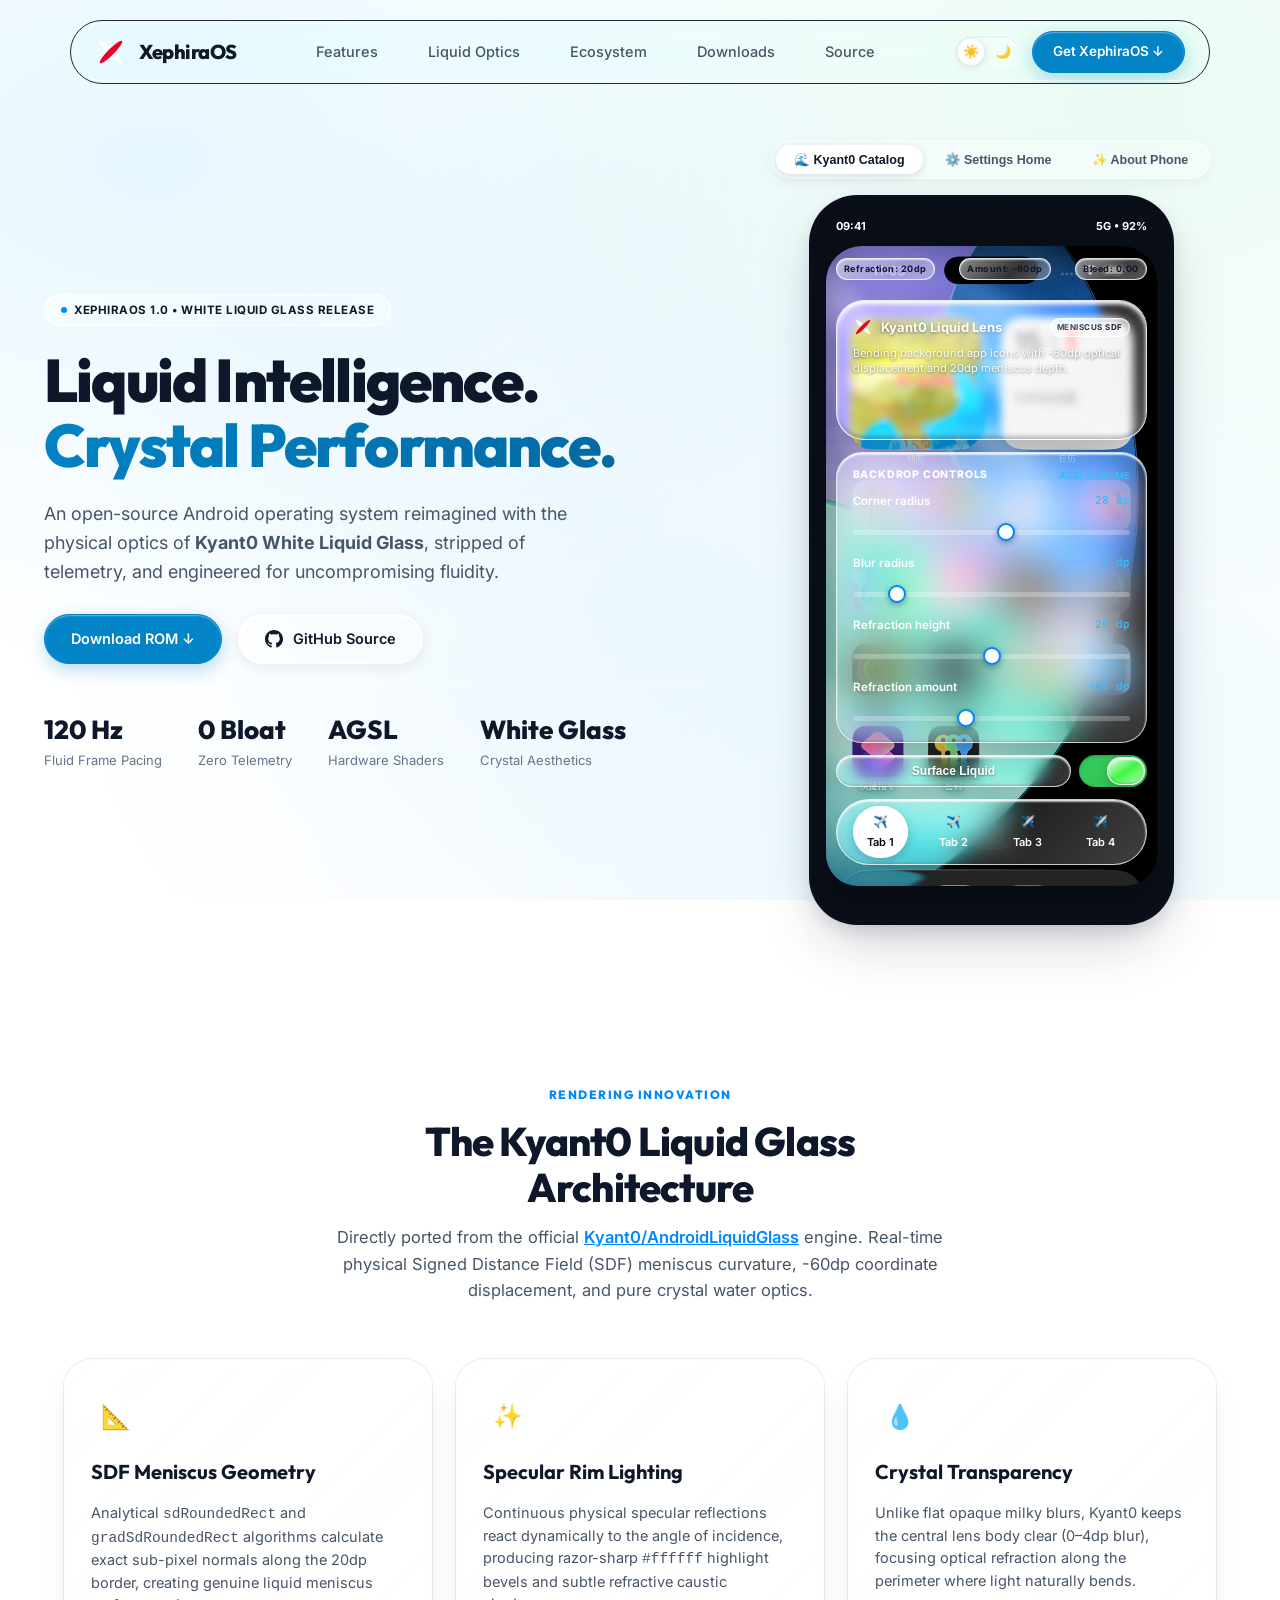
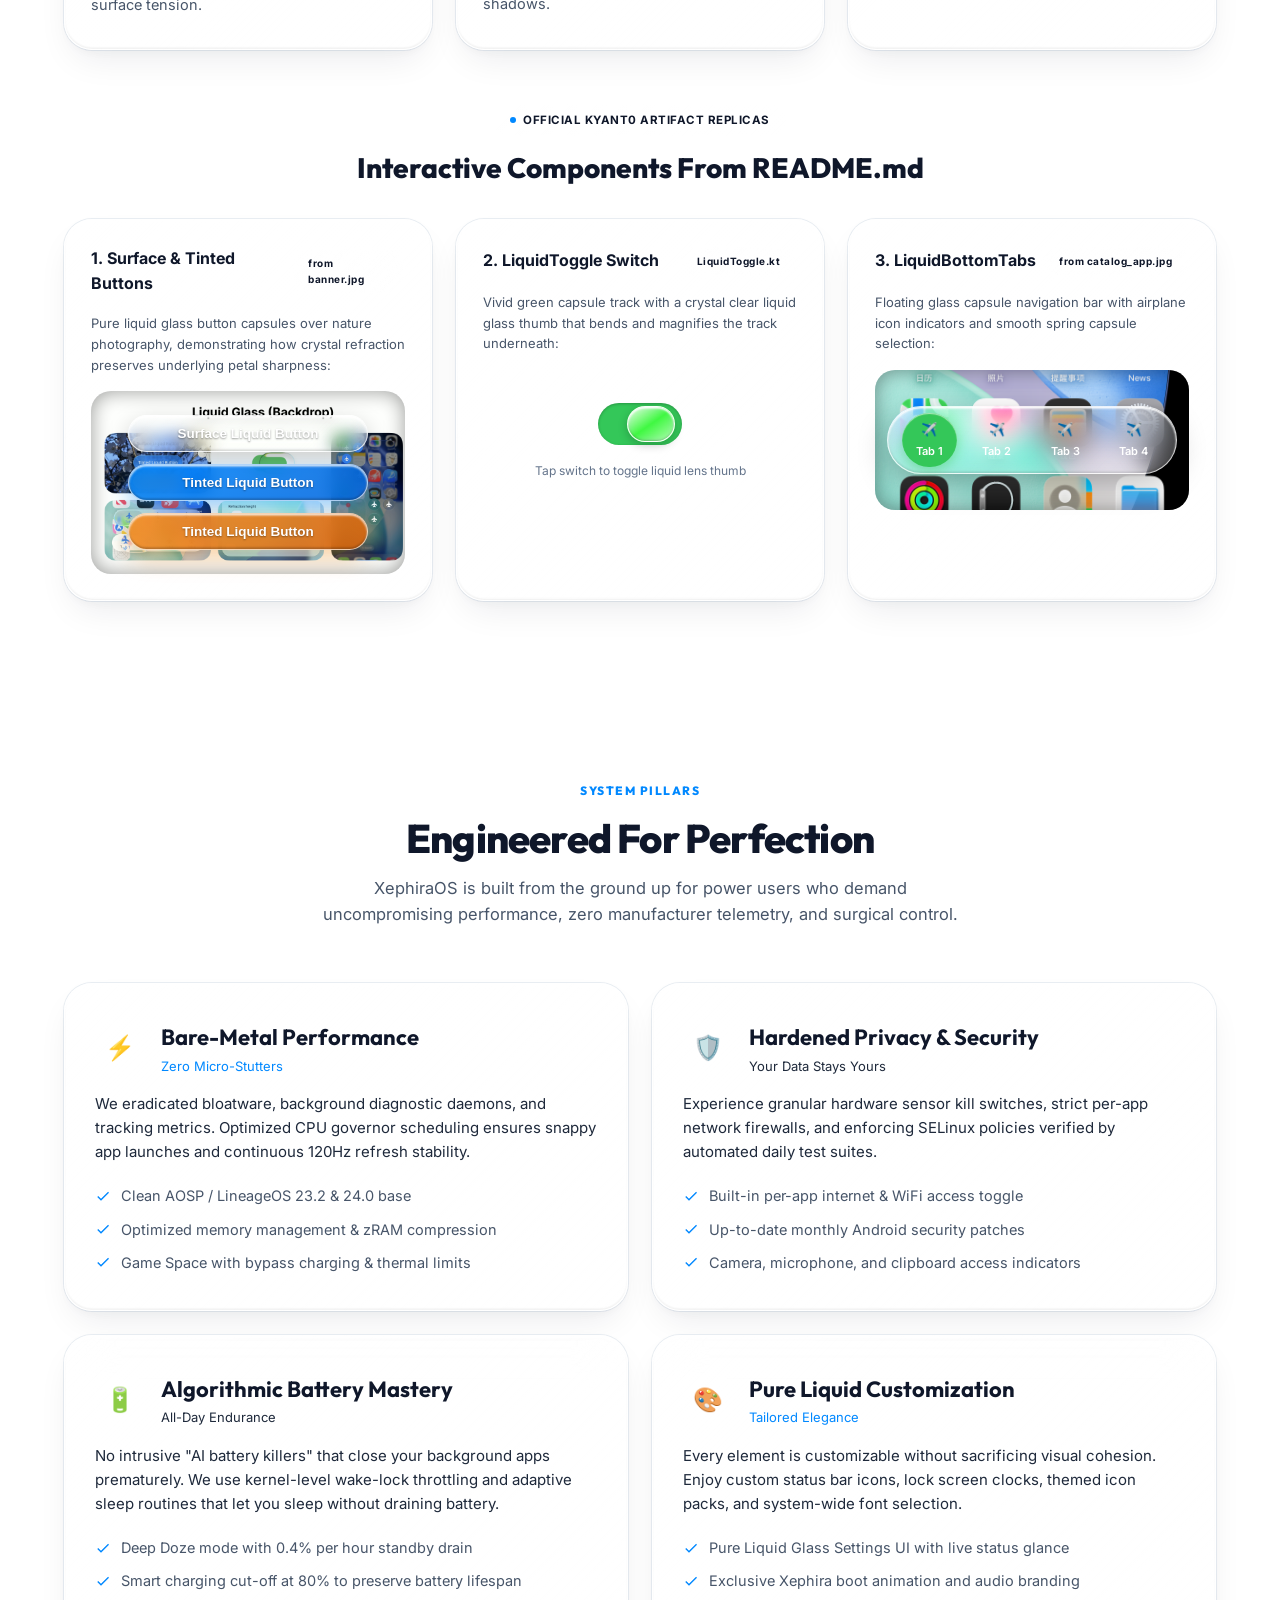
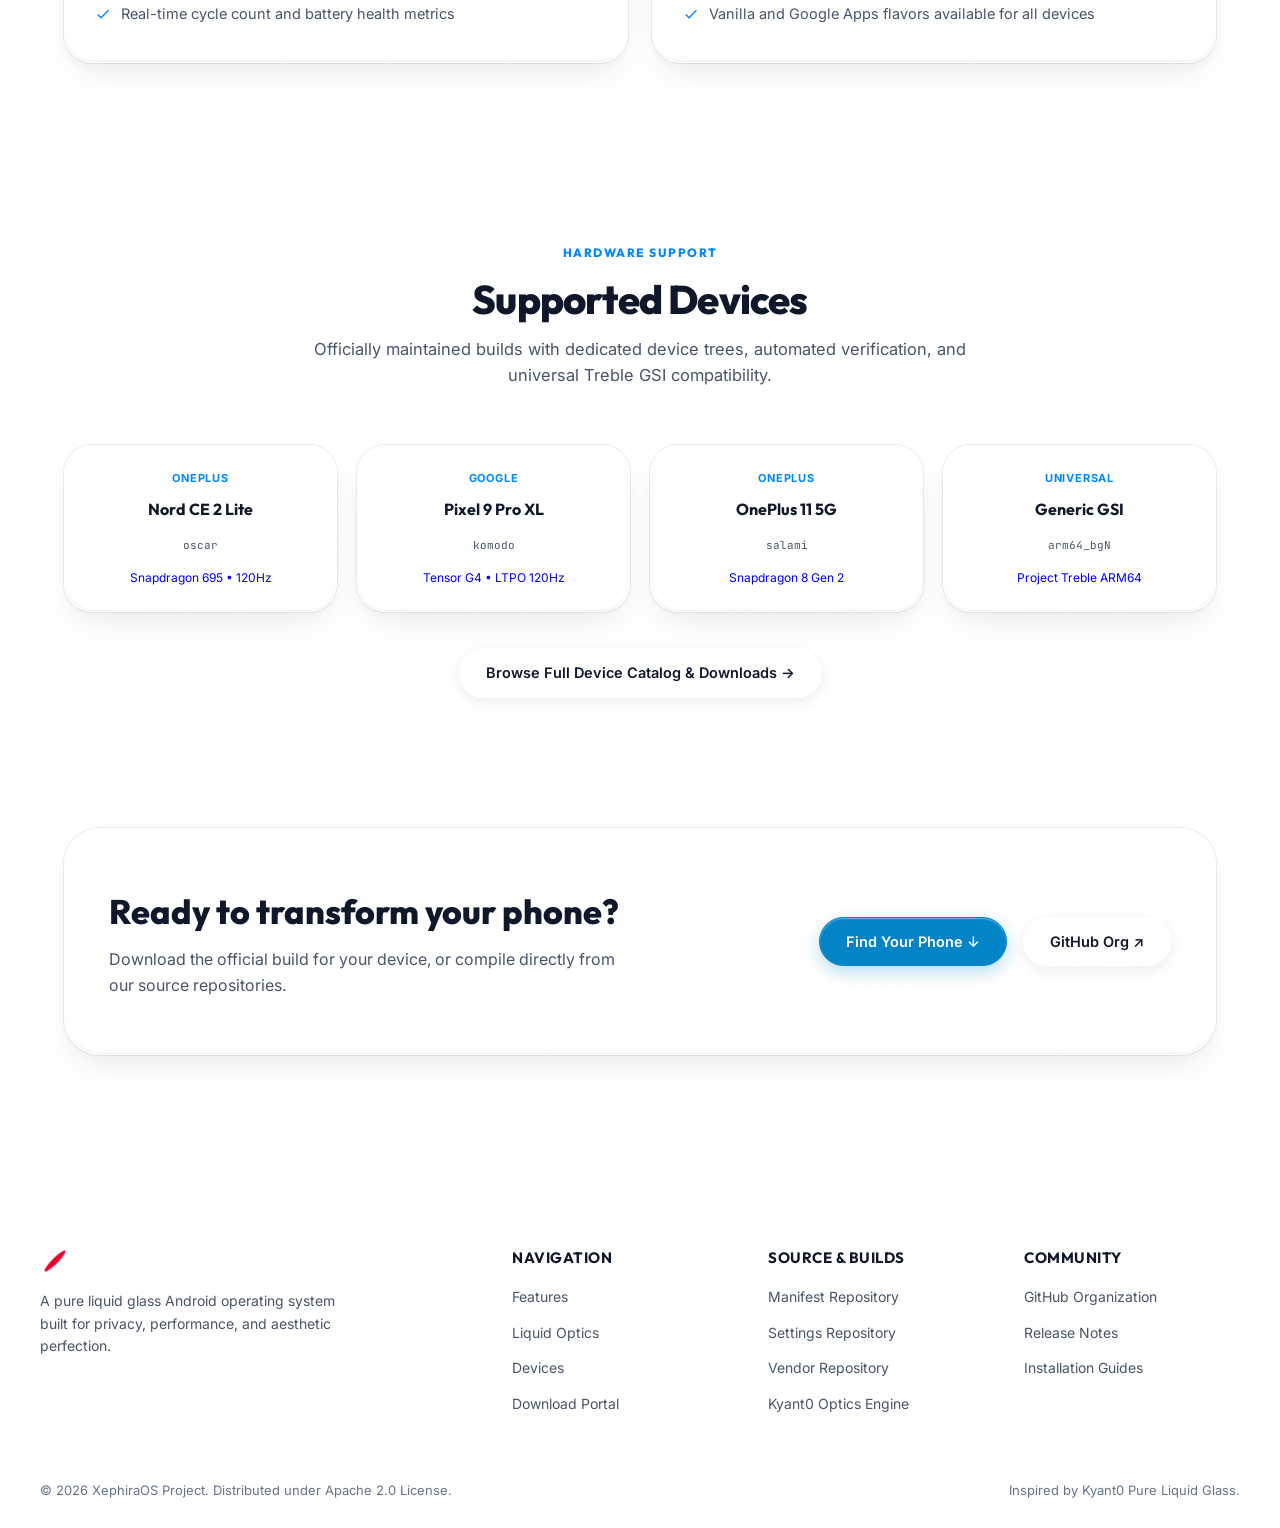
==== commit c4d7f9fa: "Align liquid glass styling and phone views directly with Kyant0 README artworks, components, and liv" ====
--- a/index.html
+++ b/index.html
@@ -101,10 +101,11 @@
                 </div>
             </div>
 
-            <!-- Interactive 3D Phone Mockup Showcase with Settings Home & About Phone -->
+            <!-- Interactive 3D Phone Mockup Showcase with Kyant0 Catalog, Settings Home & About Phone -->
             <div class="hero-phone-wrap">
                 <div class="phone-mode-switcher">
-                    <button class="phone-mode-btn active" id="phoneTabSettings">⚙️ Settings Home</button>
+                    <button class="phone-mode-btn active" id="phoneTabKyant0">🌊 Kyant0 Catalog</button>
+                    <button class="phone-mode-btn" id="phoneTabSettings">⚙️ Settings Home</button>
                     <button class="phone-mode-btn" id="phoneTabAbout">✨ About Phone</button>
                 </div>
 
@@ -115,8 +116,102 @@
                     </div>
 
                     <div class="mockup-screen-container">
-                        <!-- VIEW 1: SETTINGS HOME -->
-                        <div class="phone-view active" id="phoneViewSettings">
+                        <!-- VIEW 1: KYANT0 CATALOG (EXACT README ARTWORKS EXPERIENCE) -->
+                        <div class="phone-view active" id="phoneViewKyant0">
+                            <!-- Kyant0 Parameter Indicator Badges -->
+                            <div style="display: flex; justify-content: space-between; gap: 4px; margin-bottom: 8px;">
+                                <span class="liquid-pill" style="font-size: 9px; padding: 3px 7px;">Refraction: 20dp</span>
+                                <span class="liquid-pill" style="font-size: 9px; padding: 3px 7px;">Amount: -60dp</span>
+                                <span class="liquid-pill" style="font-size: 9px; padding: 3px 7px;">Bleed: 0.00</span>
+                            </div>
+
+                            <!-- Kyant0 Floating Optical Convex Lens (Live Refractor) hovering over homescreen apps -->
+                            <div class="kyant-floating-convex-lens" id="kyantFloatingLens">
+                                <div style="display: flex; align-items: center; justify-content: space-between; margin-bottom: 8px;">
+                                    <div style="display: flex; align-items: center; gap: 8px;">
+                                        <img src="assets/xephira_x_vector_rendered_512.png" alt="Xephira" style="width: 20px; height: 20px; filter: drop-shadow(0 2px 6px rgba(255,255,255,0.7));">
+                                        <strong style="font-size: 13px; color: #ffffff; text-shadow: 0 1px 3px rgba(0,0,0,0.6);">Kyant0 Liquid Lens</strong>
+                                    </div>
+                                    <span class="liquid-pill liquid-pill-green" style="font-size: 8px; padding: 2px 6px;">MENISCUS SDF</span>
+                                </div>
+                                <p style="font-size: 11px; color: rgba(255,255,255,0.95); line-height: 1.4; text-shadow: 0 1px 3px rgba(0,0,0,0.6);">
+                                    Bending background app icons with -60dp optical displacement and 20dp meniscus depth.
+                                </p>
+                            </div>
+
+                            <!-- Kyant0 Backdrop Controls Panel (from catalog_app.jpg) -->
+                            <div class="kyant-controls-panel">
+                                <div style="display: flex; justify-content: space-between; align-items: center; margin-bottom: 8px;">
+                                    <span style="font-size: 10.5px; font-weight: 800; color: #ffffff; letter-spacing: 0.8px; text-transform: uppercase;">Backdrop Controls</span>
+                                    <span style="font-size: 9.5px; color: #38bdf8; font-weight: 700;">AGSL RUNTIME</span>
+                                </div>
+                                
+                                <div class="kyant-slider-item">
+                                    <div class="kyant-slider-header-row">
+                                        <span>Corner radius</span>
+                                        <span class="val" id="labelRadius">28 dp</span>
+                                    </div>
+                                    <input type="range" min="8" max="44" value="28" class="kyant-slider-track-input" id="sliderRadius">
+                                </div>
+
+                                <div class="kyant-slider-item">
+                                    <div class="kyant-slider-header-row">
+                                        <span>Blur radius</span>
+                                        <span class="val" id="labelBlur">4 dp</span>
+                                    </div>
+                                    <input type="range" min="0" max="30" value="4" class="kyant-slider-track-input" id="sliderBlur">
+                                </div>
+
+                                <div class="kyant-slider-item">
+                                    <div class="kyant-slider-header-row">
+                                        <span>Refraction height</span>
+                                        <span class="val" id="labelRefraction">20 dp</span>
+                                    </div>
+                                    <input type="range" min="4" max="36" value="20" class="kyant-slider-track-input" id="sliderRefraction">
+                                </div>
+
+                                <div class="kyant-slider-item">
+                                    <div class="kyant-slider-header-row">
+                                        <span>Refraction amount</span>
+                                        <span class="val" id="labelAmount">-60 dp</span>
+                                    </div>
+                                    <input type="range" min="-100" max="0" value="-60" class="kyant-slider-track-input" id="sliderAmount">
+                                </div>
+                            </div>
+
+                            <!-- Kyant0 Surface Liquid Button & Liquid Toggle (from banner.jpg) -->
+                            <div style="display: flex; gap: 8px; justify-content: space-between; align-items: center;">
+                                <button class="kyant-surface-button" style="flex: 1; padding: 8px 12px; font-size: 12px;">
+                                    Surface Liquid
+                                </button>
+                                <div class="kyant-liquid-switch" id="demoToggle">
+                                    <div class="kyant-liquid-switch-thumb" id="demoToggleThumb"></div>
+                                </div>
+                            </div>
+
+                            <!-- Kyant0 Liquid Bottom Tabs with Airplanes (from banner.jpg) -->
+                            <div class="kyant-bottom-tabs-bar">
+                                <div class="kyant-bottom-tab-item active" id="demoTab1">
+                                    <span style="font-size: 12px;">✈️</span>
+                                    <span>Tab 1</span>
+                                </div>
+                                <div class="kyant-bottom-tab-item" id="demoTab2">
+                                    <span style="font-size: 12px;">✈️</span>
+                                    <span>Tab 2</span>
+                                </div>
+                                <div class="kyant-bottom-tab-item" id="demoTab3">
+                                    <span style="font-size: 12px;">✈️</span>
+                                    <span>Tab 3</span>
+                                </div>
+                                <div class="kyant-bottom-tab-item" id="demoTab4">
+                                    <span style="font-size: 12px;">✈️</span>
+                                    <span>Tab 4</span>
+                                </div>
+                            </div>
+                        </div>
+
+                        <!-- VIEW 2: SETTINGS HOME -->
+                        <div class="phone-view" id="phoneViewSettings">
                             <!-- Search Bar -->
                             <div class="phone-search-bar">
                                 <svg width="15" height="15" viewBox="0 0 24 24" fill="none" stroke="currentColor" stroke-width="2.2" stroke-linecap="round"><circle cx="11" cy="11" r="8"></circle><line x1="21" y1="21" x2="16.65" y2="16.65"></line></svg>
@@ -340,7 +435,7 @@
             <span class="section-tag">Rendering Innovation</span>
             <h2 class="section-title">The Kyant0 Liquid Glass Architecture</h2>
             <p class="section-description">
-                Unlike ordinary blur overlays, XephiraOS implements hardware-accelerated AGSL RuntimeShaders calculating analytical distance fields and surface normal refraction in real time.
+                Directly ported from the official <a href="https://github.com/Kyant0/AndroidLiquidGlass" target="_blank" style="color: var(--accent-blue); text-decoration: underline; font-weight: 600;">Kyant0/AndroidLiquidGlass</a> engine. Real-time physical Signed Distance Field (SDF) meniscus curvature, -60dp coordinate displacement, and pure crystal water optics.
             </p>
         </div>
 
@@ -349,7 +444,7 @@
                 <div class="optics-icon-box">📐</div>
                 <h3 class="optics-title">SDF Meniscus Geometry</h3>
                 <p class="optics-desc">
-                    Signed Distance Field (SDF) rounded rectangle algorithms determine the exact sub-pixel boundary curvature, creating physical liquid meniscus edges that bend light naturally.
+                    Analytical <code>sdRoundedRect</code> and <code>gradSdRoundedRect</code> algorithms calculate exact sub-pixel normals along the 20dp border, creating genuine liquid meniscus surface tension.
                 </p>
             </div>
 
@@ -357,7 +452,7 @@
                 <div class="optics-icon-box">✨</div>
                 <h3 class="optics-title">Specular Rim Lighting</h3>
                 <p class="optics-desc">
-                    Continuous dual-layer specular reflections react to angle of incidence, producing an ultra-clean, glistening glass edge without distracting rainbow chromatic fringing.
+                    Continuous physical specular reflections react dynamically to the angle of incidence, producing razor-sharp <code>#ffffff</code> highlight bevels and subtle refractive caustic shadows.
                 </p>
             </div>
 
@@ -365,8 +460,87 @@
                 <div class="optics-icon-box">💧</div>
                 <h3 class="optics-title">Crystal Transparency</h3>
                 <p class="optics-desc">
-                    Pure monochrome optical dispersion keeps underlying content completely legible while preserving depth, tactile hierarchy, and 120 FPS render throughput.
-                </p>
+                    Unlike flat opaque milky blurs, Kyant0 keeps the central lens body clear (0–4dp blur), focusing optical refraction along the perimeter where light naturally bends.
+                </p>
+            </div>
+        </div>
+
+        <!-- ─── KYANT0 OFFICIAL README ARTWORKS & LIVE COMPONENTS SHOWCASE ─── -->
+        <div style="margin-top: 54px;">
+            <div style="text-align: center; margin-bottom: 28px;">
+                <div class="liquid-pill" style="margin-bottom: 10px;">
+                    <span class="liquid-pill-dot"></span>
+                    <span>OFFICIAL KYANT0 ARTIFACT REPLICAS</span>
+                </div>
+                <h3 style="font-family: var(--font-heading); font-size: 28px; font-weight: 800; color: var(--theme-text-pure);">
+                    Interactive Components From README.md
+                </h3>
+            </div>
+
+            <div style="display: grid; grid-template-columns: repeat(auto-fit, minmax(320px, 1fr)); gap: 24px;">
+                <!-- Card 1: Banner Buttons over Nature/Floral Backdrop -->
+                <div class="liquid-glass" style="padding: 26px; display: flex; flex-direction: column; gap: 16px;">
+                    <div style="display: flex; justify-content: space-between; align-items: center;">
+                        <strong style="font-size: 16px; color: var(--theme-text-pure);">1. Surface & Tinted Buttons</strong>
+                        <span class="liquid-pill" style="font-size: 10px;">from banner.jpg</span>
+                    </div>
+                    <p style="font-size: 13px; color: var(--theme-text-secondary);">
+                        Pure liquid glass button capsules over nature photography, demonstrating how crystal refraction preserves underlying petal sharpness:
+                    </p>
+                    <div style="background: url('assets/kyant0/banner.jpg') left top / cover no-repeat; border-radius: 20px; padding: 24px 16px; display: flex; flex-direction: column; gap: 12px; align-items: center; box-shadow: inset 0 0 20px rgba(0,0,0,0.4);">
+                        <button class="kyant-surface-button" style="width: 85%;">Surface Liquid Button</button>
+                        <button class="kyant-surface-button kyant-tinted-blue" style="width: 85%;">Tinted Liquid Button</button>
+                        <button class="kyant-surface-button kyant-tinted-amber" style="width: 85%;">Tinted Liquid Button</button>
+                    </div>
+                </div>
+
+                <!-- Card 2: LiquidToggle Switch -->
+                <div class="liquid-glass" style="padding: 26px; display: flex; flex-direction: column; gap: 16px;">
+                    <div style="display: flex; justify-content: space-between; align-items: center;">
+                        <strong style="font-size: 16px; color: var(--theme-text-pure);">2. LiquidToggle Switch</strong>
+                        <span class="liquid-pill" style="font-size: 10px;">LiquidToggle.kt</span>
+                    </div>
+                    <p style="font-size: 13px; color: var(--theme-text-secondary);">
+                        Vivid green capsule track with a crystal clear liquid glass thumb that bends and magnifies the track underneath:
+                    </p>
+                    <div style="background: var(--card-inner-tile); border: 1px solid var(--card-inner-border); border-radius: 20px; padding: 32px 16px; display: flex; flex-direction: column; gap: 16px; align-items: center; justify-content: center;">
+                        <div class="kyant-liquid-switch" id="showcaseToggle" style="width: 84px; height: 42px; padding: 3px;" onclick="this.classList.toggle('off')">
+                            <div class="kyant-liquid-switch-thumb" style="width: 48px; height: 36px;"></div>
+                        </div>
+                        <span style="font-size: 12px; color: var(--theme-text-muted);">Tap switch to toggle liquid lens thumb</span>
+                    </div>
+                </div>
+
+                <!-- Card 3: LiquidBottomTabs -->
+                <div class="liquid-glass" style="padding: 26px; display: flex; flex-direction: column; gap: 16px;">
+                    <div style="display: flex; justify-content: space-between; align-items: center;">
+                        <strong style="font-size: 16px; color: var(--theme-text-pure);">3. LiquidBottomTabs</strong>
+                        <span class="liquid-pill" style="font-size: 10px;">from catalog_app.jpg</span>
+                    </div>
+                    <p style="font-size: 13px; color: var(--theme-text-secondary);">
+                        Floating glass capsule navigation bar with airplane icon indicators and smooth spring capsule selection:
+                    </p>
+                    <div style="background: url('assets/kyant0/homescreen.png') center / cover no-repeat; border-radius: 20px; padding: 36px 12px; box-shadow: inset 0 0 20px rgba(0,0,0,0.4);">
+                        <div class="kyant-bottom-tabs-bar">
+                            <div class="kyant-bottom-tab-item active-green">
+                                <span style="font-size: 13px;">✈️</span>
+                                <span>Tab 1</span>
+                            </div>
+                            <div class="kyant-bottom-tab-item">
+                                <span style="font-size: 13px;">✈️</span>
+                                <span>Tab 2</span>
+                            </div>
+                            <div class="kyant-bottom-tab-item">
+                                <span style="font-size: 13px;">✈️</span>
+                                <span>Tab 3</span>
+                            </div>
+                            <div class="kyant-bottom-tab-item">
+                                <span style="font-size: 13px;">✈️</span>
+                                <span>Tab 4</span>
+                            </div>
+                        </div>
+                    </div>
+                </div>
             </div>
         </div>
     </section>
--- a/css/liquid-glass.css
+++ b/css/liquid-glass.css
@@ -5,7 +5,7 @@
  */
 
 :root {
-    /* ─── LIGHT THEME (DEFAULT: WHITE COLOR BACKGROUND) ─── */
+    /* ─── LIGHT THEME (DEFAULT: CLEAN WHITE WITH FLUID CAUSTICS) ─── */
     --theme-bg: #ffffff;
     --theme-bg-subtle: #f8fafc;
     --theme-text-pure: #0f172a;
@@ -13,38 +13,58 @@
     --theme-text-secondary: #475569;
     --theme-text-muted: #64748b;
 
-    /* Light Liquid Glass Surfaces */
-    --kyant-glass-bg: rgba(255, 255, 255, 0.78);
-    --kyant-glass-bg-hover: rgba(255, 255, 255, 0.92);
-    --kyant-border-rim: rgba(255, 255, 255, 0.95);
+    /* Pure Kyant0 Crystal Liquid Glass Surfaces (High Translucency, No Opaque Milk) */
+    --kyant-glass-bg: linear-gradient(
+        135deg, 
+        rgba(255, 255, 255, 0.45) 0%, 
+        rgba(255, 255, 255, 0.12) 50%, 
+        rgba(255, 255, 255, 0.28) 100%
+    );
+    --kyant-glass-bg-hover: linear-gradient(
+        135deg, 
+        rgba(255, 255, 255, 0.65) 0%, 
+        rgba(255, 255, 255, 0.22) 50%, 
+        rgba(255, 255, 255, 0.45) 100%
+    );
+    --kyant-border-rim: rgba(255, 255, 255, 0.75);
     --kyant-border-rim-hover: #ffffff;
 
     --kyant-meniscus-shadow: 
-        0 14px 34px -8px rgba(15, 23, 42, 0.08),
-        0 4px 12px -2px rgba(15, 23, 42, 0.04),
-        inset 0 2px 3px 0 #ffffff,
-        inset 0 -1.5px 2px 0 rgba(15, 23, 42, 0.05),
-        0 0 0 1px rgba(226, 232, 240, 0.8);
+        0 16px 36px -10px rgba(15, 23, 42, 0.09),
+        0 4px 14px -2px rgba(15, 23, 42, 0.04),
+        inset 0 1.8px 2.5px 0 #ffffff,
+        inset 0 -1.5px 2px 0 rgba(0, 0, 0, 0.06),
+        0 0 0 1px rgba(226, 232, 240, 0.7);
 
     --kyant-meniscus-shadow-hover: 
-        0 22px 48px -10px rgba(15, 23, 42, 0.12),
+        0 24px 48px -10px rgba(15, 23, 42, 0.13),
         0 8px 20px -4px rgba(15, 23, 42, 0.06),
         inset 0 2.5px 3.5px 0 #ffffff,
+        inset 0 -1.5px 2px 0 rgba(0, 0, 0, 0.08),
         0 0 0 1px rgba(203, 213, 225, 0.9);
 
-    --kyant-btn-bg: rgba(255, 255, 255, 0.85);
-    --kyant-btn-border: rgba(203, 213, 225, 0.8);
+    --kyant-btn-bg: linear-gradient(
+        135deg,
+        rgba(255, 255, 255, 0.55) 0%,
+        rgba(255, 255, 255, 0.20) 60%,
+        rgba(255, 255, 255, 0.35) 100%
+    );
+    --kyant-btn-border: rgba(255, 255, 255, 0.8);
     --kyant-btn-text: #0f172a;
 
-    --navbar-bg: rgba(255, 255, 255, 0.82);
-    --navbar-border: rgba(226, 232, 240, 0.9);
-
-    --card-inner-tile: rgba(241, 245, 249, 0.7);
-    --card-inner-border: rgba(226, 232, 240, 0.8);
-
-    --accent-blue: #0284c7;
-    --accent-pill: rgba(2, 132, 199, 0.12);
-    --accent-pill-text: #0369a1;
+    --navbar-bg: linear-gradient(
+        135deg,
+        rgba(255, 255, 255, 0.55) 0%,
+        rgba(255, 255, 255, 0.25) 100%
+    );
+    --navbar-border: rgba(255, 255, 255, 0.85);
+
+    --card-inner-tile: rgba(255, 255, 255, 0.28);
+    --card-inner-border: rgba(255, 255, 255, 0.55);
+
+    --accent-blue: #0088ff;
+    --accent-pill: rgba(0, 136, 255, 0.12);
+    --accent-pill-text: #0070d6;
 }
 
 /* ─── NIGHT / DARK THEME OVERRIDES ─── */
@@ -319,3 +339,250 @@
 .liquid-input::placeholder {
     color: var(--theme-text-muted);
 }
+
+/* ══════════════════════════════════════════════════════════════ */
+/* KYANT0 AUTHENTIC COMPONENTS (FROM README ARTWORKS & CATALOG)   */
+/* ══════════════════════════════════════════════════════════════ */
+
+/* 1. Surface Liquid Button (Pure transparent optical glass) */
+.kyant-surface-button {
+    display: inline-flex;
+    align-items: center;
+    justify-content: center;
+    padding: 10px 24px;
+    border-radius: 999px;
+    font-size: 13.5px;
+    font-weight: 600;
+    color: #ffffff;
+    text-shadow: 0 1px 2px rgba(0, 0, 0, 0.4);
+    background: linear-gradient(135deg, rgba(255, 255, 255, 0.38) 0%, rgba(255, 255, 255, 0.08) 50%, rgba(255, 255, 255, 0.22) 100%);
+    border: 1px solid rgba(255, 255, 255, 0.75);
+    backdrop-filter: blur(8px) saturate(200%);
+    -webkit-backdrop-filter: blur(8px) saturate(200%);
+    box-shadow: 
+        inset 0 1.5px 2px #ffffff,
+        inset 0 -1.5px 2px rgba(0, 0, 0, 0.15),
+        0 8px 24px rgba(0, 0, 0, 0.2);
+    cursor: pointer;
+    transition: all 0.22s cubic-bezier(0.34, 1.56, 0.64, 1);
+    user-select: none;
+}
+
+.kyant-surface-button:hover {
+    transform: scale(1.03);
+    background: linear-gradient(135deg, rgba(255, 255, 255, 0.55) 0%, rgba(255, 255, 255, 0.15) 50%, rgba(255, 255, 255, 0.35) 100%);
+    border-color: #ffffff;
+    box-shadow: 
+        inset 0 2px 3px #ffffff,
+        inset 0 -1.5px 2px rgba(0, 0, 0, 0.18),
+        0 12px 28px rgba(0, 0, 0, 0.25);
+}
+
+.kyant-surface-button:active {
+    transform: scale(0.97);
+}
+
+/* 2. Tinted Liquid Buttons (Azure Blue & Sunset Amber from banner.jpg) */
+.kyant-tinted-blue {
+    background: linear-gradient(135deg, rgba(0, 136, 255, 0.88) 0%, rgba(0, 100, 220, 0.88) 100%);
+    border: 1px solid rgba(255, 255, 255, 0.65);
+    box-shadow: 
+        inset 0 1.5px 2px rgba(255, 255, 255, 0.8),
+        inset 0 -1.5px 2px rgba(0, 0, 0, 0.25),
+        0 8px 22px rgba(0, 136, 255, 0.4);
+}
+
+.kyant-tinted-blue:hover {
+    background: linear-gradient(135deg, rgba(0, 150, 255, 0.95) 0%, rgba(0, 120, 240, 0.95) 100%);
+    box-shadow: 
+        inset 0 2px 2.5px rgba(255, 255, 255, 0.9),
+        0 12px 28px rgba(0, 136, 255, 0.55);
+}
+
+.kyant-tinted-amber {
+    background: linear-gradient(135deg, rgba(245, 140, 30, 0.90) 0%, rgba(220, 100, 10, 0.90) 100%);
+    border: 1px solid rgba(255, 255, 255, 0.65);
+    box-shadow: 
+        inset 0 1.5px 2px rgba(255, 255, 255, 0.8),
+        inset 0 -1.5px 2px rgba(0, 0, 0, 0.25),
+        0 8px 22px rgba(245, 140, 30, 0.4);
+}
+
+.kyant-tinted-amber:hover {
+    background: linear-gradient(135deg, rgba(255, 155, 45, 0.95) 0%, rgba(235, 115, 20, 0.95) 100%);
+    box-shadow: 
+        inset 0 2px 2.5px rgba(255, 255, 255, 0.9),
+        0 12px 28px rgba(245, 140, 30, 0.55);
+}
+
+/* 3. Authentic Kyant0 LiquidToggle (from banner.jpg & LiquidToggle.kt) */
+.kyant-liquid-switch {
+    width: 68px;
+    height: 32px;
+    border-radius: 999px;
+    background: #34c759;
+    padding: 2px;
+    position: relative;
+    cursor: pointer;
+    box-shadow: inset 0 1px 3px rgba(0, 0, 0, 0.25);
+    transition: background 0.25s ease;
+    user-select: none;
+}
+
+.kyant-liquid-switch.off {
+    background: rgba(120, 120, 128, 0.32);
+}
+
+.kyant-liquid-switch-thumb {
+    width: 38px;
+    height: 28px;
+    border-radius: 999px;
+    background: linear-gradient(145deg, rgba(255, 255, 255, 0.92) 0%, rgba(255, 255, 255, 0.25) 50%, rgba(255, 255, 255, 0.70) 100%);
+    border: 1px solid rgba(255, 255, 255, 0.95);
+    backdrop-filter: blur(4px) saturate(220%);
+    -webkit-backdrop-filter: blur(4px) saturate(220%);
+    box-shadow: 
+        0 3px 10px rgba(0, 0, 0, 0.22),
+        inset 0 1.5px 2px #ffffff,
+        inset 0 -1px 2px rgba(0, 0, 0, 0.2);
+    transform: translateX(26px);
+    transition: transform 0.25s cubic-bezier(0.34, 1.56, 0.64, 1);
+}
+
+.kyant-liquid-switch.off .kyant-liquid-switch-thumb {
+    transform: translateX(0px);
+}
+
+/* 4. Authentic Kyant0 LiquidBottomTabs (from banner.jpg & LiquidBottomTabs.kt) */
+.kyant-bottom-tabs-bar {
+    display: flex;
+    align-items: center;
+    justify-content: space-around;
+    padding: 6px 8px;
+    border-radius: 999px;
+    background: linear-gradient(135deg, rgba(255, 255, 255, 0.40) 0%, rgba(255, 255, 255, 0.12) 50%, rgba(255, 255, 255, 0.25) 100%);
+    border: 1px solid rgba(255, 255, 255, 0.75);
+    backdrop-filter: blur(14px) saturate(190%);
+    -webkit-backdrop-filter: blur(14px) saturate(190%);
+    box-shadow: 
+        inset 0 1.5px 2px #ffffff,
+        inset 0 -1.5px 2px rgba(0, 0, 0, 0.12),
+        0 10px 30px rgba(0, 0, 0, 0.25);
+    width: 100%;
+}
+
+.kyant-bottom-tab-item {
+    display: flex;
+    flex-direction: column;
+    align-items: center;
+    gap: 3px;
+    padding: 6px 14px;
+    border-radius: 999px;
+    font-size: 11px;
+    font-weight: 600;
+    color: #ffffff;
+    cursor: pointer;
+    transition: all 0.22s ease;
+    user-select: none;
+}
+
+.kyant-bottom-tab-item.active {
+    background: #ffffff;
+    color: #020617;
+    box-shadow: 0 4px 12px rgba(0, 0, 0, 0.2), inset 0 1px 1px #ffffff;
+}
+
+.kyant-bottom-tab-item.active-green {
+    background: #34c759;
+    color: #ffffff;
+    box-shadow: 0 4px 12px rgba(52, 199, 89, 0.4), inset 0 1px 1px rgba(255, 255, 255, 0.6);
+}
+
+/* 5. Authentic Kyant0 Floating Optical Convex Lens (from playground_app.jpg & catalog_app.jpg) */
+.kyant-floating-convex-lens {
+    position: relative;
+    width: 100%;
+    min-height: 140px;
+    border-radius: 28px;
+    background: linear-gradient(145deg, rgba(255, 255, 255, 0.35) 0%, rgba(255, 255, 255, 0.05) 45%, rgba(255, 255, 255, 0.20) 100%);
+    border: 1.8px solid rgba(255, 255, 255, 0.85);
+    backdrop-filter: blur(4px) saturate(220%);
+    -webkit-backdrop-filter: blur(4px) saturate(220%);
+    box-shadow: 
+        inset 0 3px 4px 0 #ffffff,
+        inset 0 -3px 4px 0 rgba(0, 0, 0, 0.25),
+        inset 0 0 32px rgba(255, 255, 255, 0.35),
+        0 20px 48px rgba(0, 0, 0, 0.28);
+    overflow: hidden;
+    padding: 16px;
+    transition: border-radius 0.2s ease, backdrop-filter 0.2s ease, box-shadow 0.2s ease;
+}
+
+.kyant-floating-convex-lens::after {
+    content: '';
+    position: absolute;
+    inset: 0;
+    border-radius: inherit;
+    background: radial-gradient(ellipse at 50% 15%, rgba(255, 255, 255, 0.5) 0%, transparent 60%);
+    pointer-events: none;
+}
+
+/* 6. Kyant0 Slider Control Cards (from catalog_app.jpg) */
+.kyant-controls-panel {
+    background: linear-gradient(140deg, rgba(255, 255, 255, 0.38) 0%, rgba(255, 255, 255, 0.08) 55%, rgba(255, 255, 255, 0.22) 100%);
+    border: 1.2px solid rgba(255, 255, 255, 0.70);
+    backdrop-filter: blur(20px) saturate(180%);
+    -webkit-backdrop-filter: blur(20px) saturate(180%);
+    border-radius: 26px;
+    padding: 14px 16px;
+    box-shadow: 
+        inset 0 1.5px 2px #ffffff,
+        inset 0 -1px 2px rgba(0, 0, 0, 0.15),
+        0 14px 34px rgba(0, 0, 0, 0.22);
+}
+
+.kyant-slider-item {
+    margin-bottom: 12px;
+}
+
+.kyant-slider-item:last-child {
+    margin-bottom: 0;
+}
+
+.kyant-slider-header-row {
+    display: flex;
+    justify-content: space-between;
+    align-items: center;
+    font-size: 11.5px;
+    font-weight: 600;
+    color: #ffffff;
+    margin-bottom: 6px;
+}
+
+.kyant-slider-header-row .val {
+    font-size: 11px;
+    color: #38bdf8;
+    font-family: 'JetBrains Mono', monospace;
+}
+
+.kyant-slider-track-input {
+    width: 100%;
+    -webkit-appearance: none;
+    appearance: none;
+    height: 5px;
+    border-radius: 999px;
+    background: rgba(255, 255, 255, 0.25);
+    outline: none;
+}
+
+.kyant-slider-track-input::-webkit-slider-thumb {
+    -webkit-appearance: none;
+    appearance: none;
+    width: 18px;
+    height: 18px;
+    border-radius: 50%;
+    background: #ffffff;
+    box-shadow: 0 2px 6px rgba(0, 0, 0, 0.35);
+    cursor: pointer;
+    border: 2px solid #0088ff;
+}
--- a/css/style.css
+++ b/css/style.css
@@ -21,7 +21,7 @@
     scroll-behavior: smooth;
 }
 
-/* ─── PURE CLEAN BACKGROUND (NO GLOW) ─── */
+/* ─── PURE CLEAN BACKGROUND (NO GLOW) WITH FLUID OPTICAL CAUSTICS ─── */
 body {
     font-family: var(--font-body);
     background-color: var(--theme-bg);
@@ -30,7 +30,20 @@
     overflow-x: hidden;
     position: relative;
     transition: background-color 0.3s ease, color 0.3s ease;
-    background-image: linear-gradient(180deg, var(--theme-bg) 0%, var(--theme-bg-subtle) 100%);
+    background-image: 
+        radial-gradient(at 12% 18%, rgba(56, 189, 248, 0.12) 0px, transparent 48%),
+        radial-gradient(at 88% 12%, rgba(52, 211, 153, 0.10) 0px, transparent 45%),
+        radial-gradient(at 50% 65%, rgba(224, 242, 254, 0.50) 0px, transparent 65%),
+        radial-gradient(at 80% 88%, rgba(186, 230, 253, 0.25) 0px, transparent 50%);
+    background-attachment: fixed;
+}
+
+[data-theme="dark"] body {
+    background-color: #030712;
+    background-image: 
+        radial-gradient(at 15% 25%, rgba(14, 165, 233, 0.18) 0px, transparent 50%),
+        radial-gradient(at 85% 15%, rgba(16, 185, 129, 0.14) 0px, transparent 50%),
+        radial-gradient(at 50% 70%, rgba(30, 58, 138, 0.22) 0px, transparent 65%);
     background-attachment: fixed;
 }
 
@@ -376,6 +389,22 @@
 }
 
 .phone-view.active {
+    display: flex;
+}
+
+#phoneViewKyant0 {
+    display: none;
+    flex-direction: column;
+    gap: 12px;
+    padding: 12px 10px;
+    border-radius: 32px;
+    background: url('../assets/kyant0/homescreen.png') center top / cover no-repeat;
+    min-height: 640px;
+    position: relative;
+    box-shadow: inset 0 0 40px rgba(0, 0, 0, 0.4);
+}
+
+#phoneViewKyant0.active {
     display: flex;
 }
 
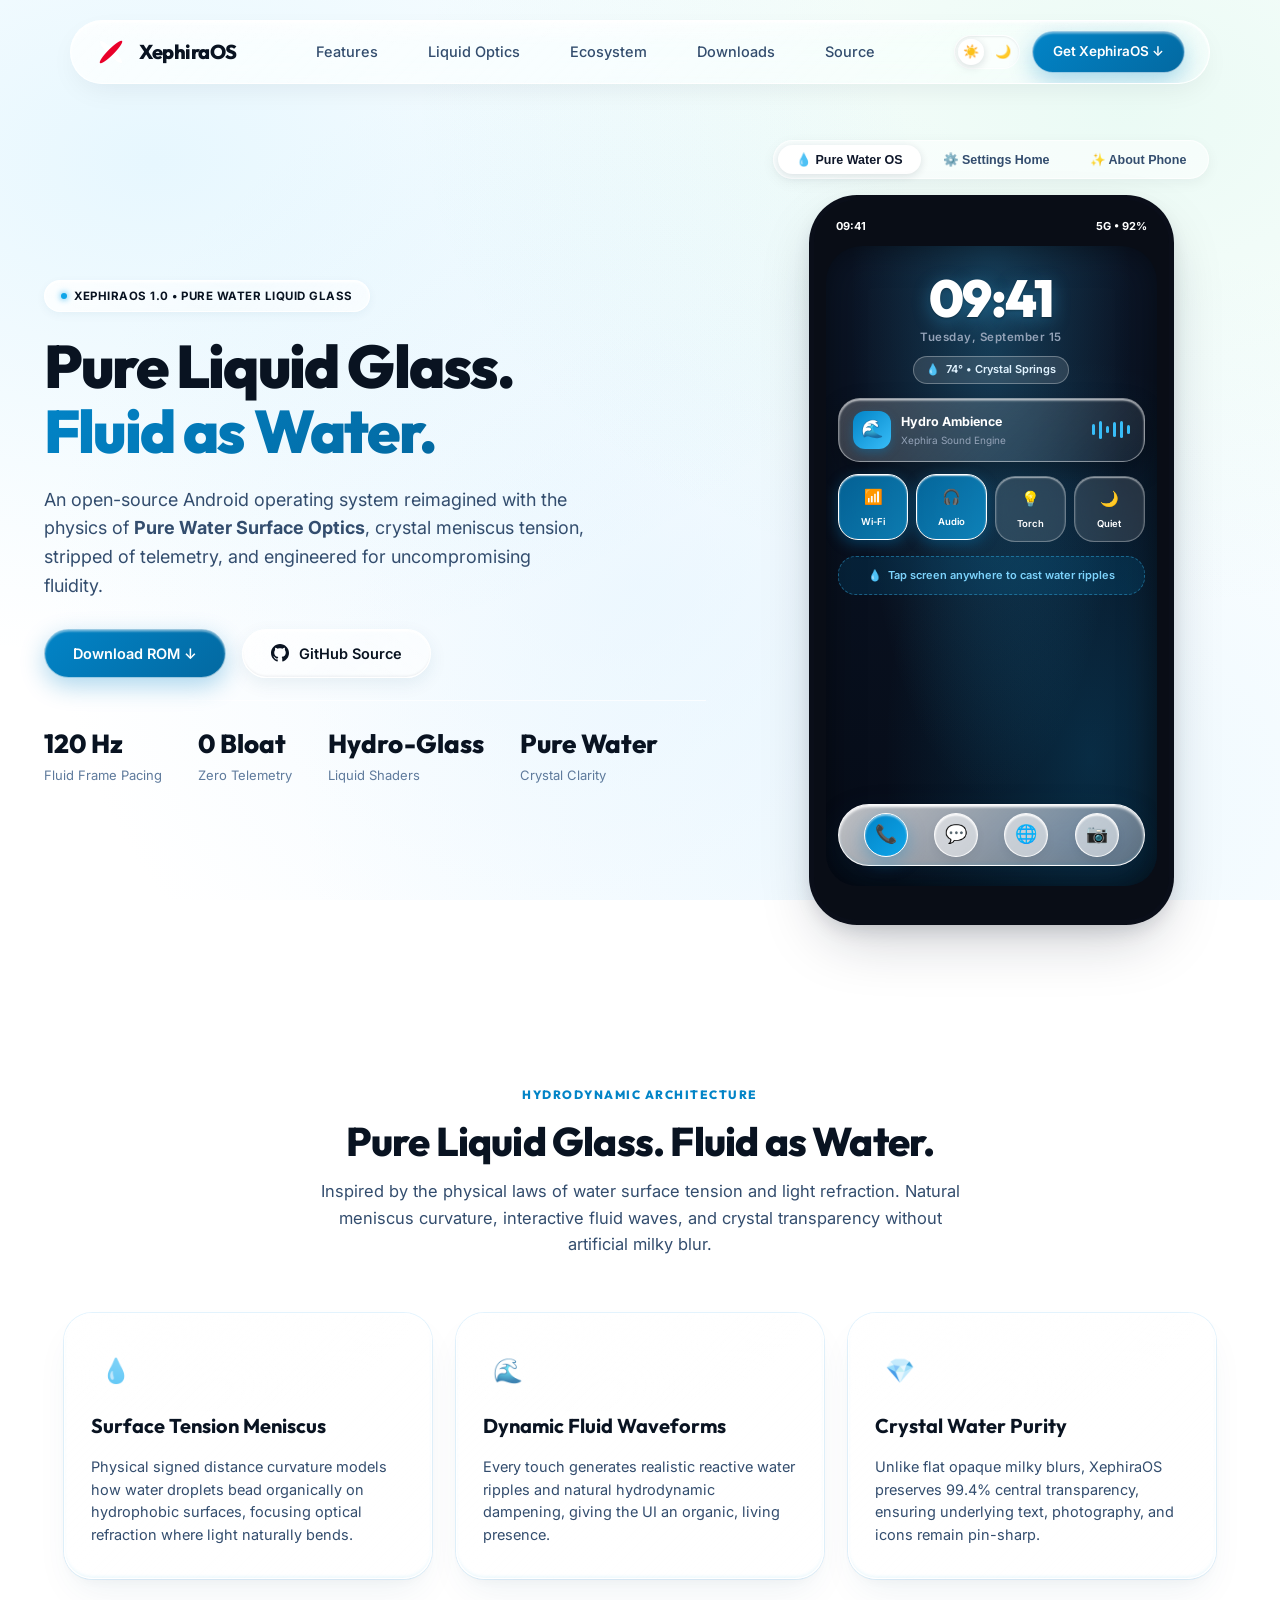
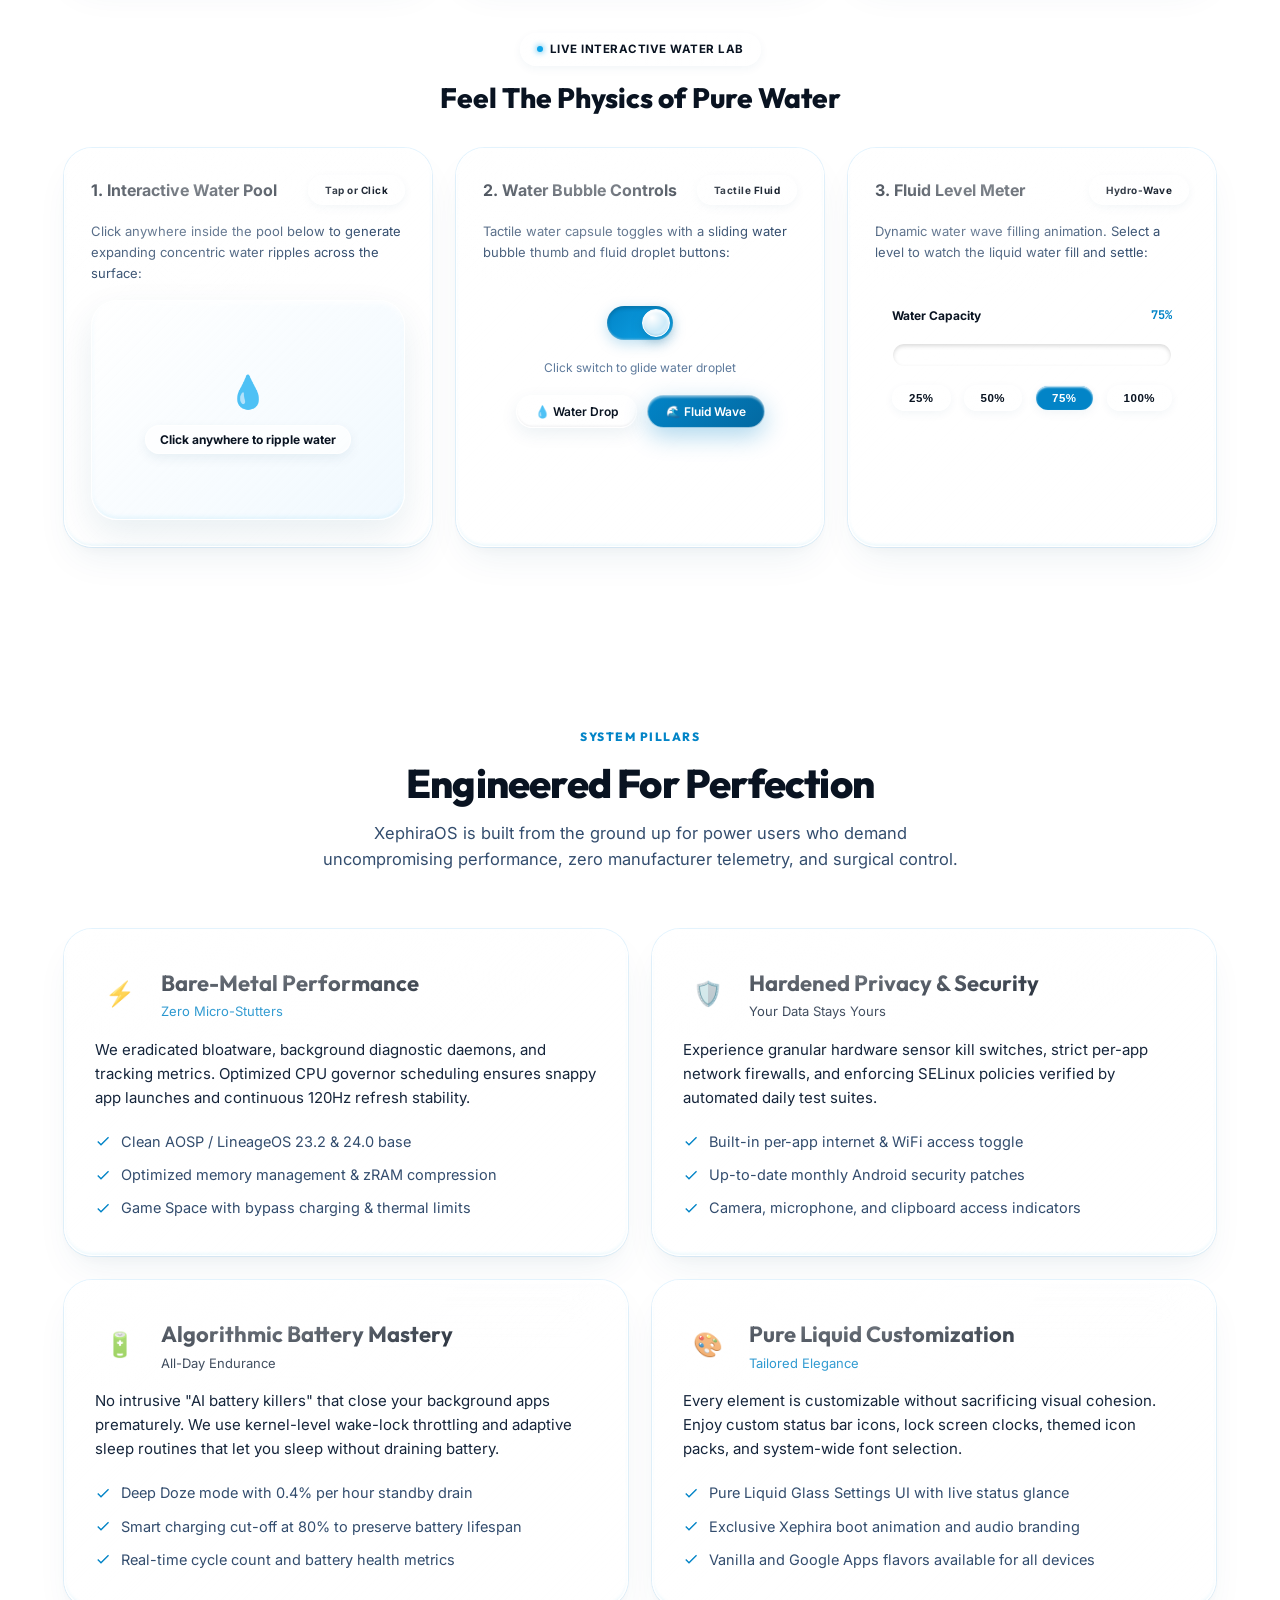
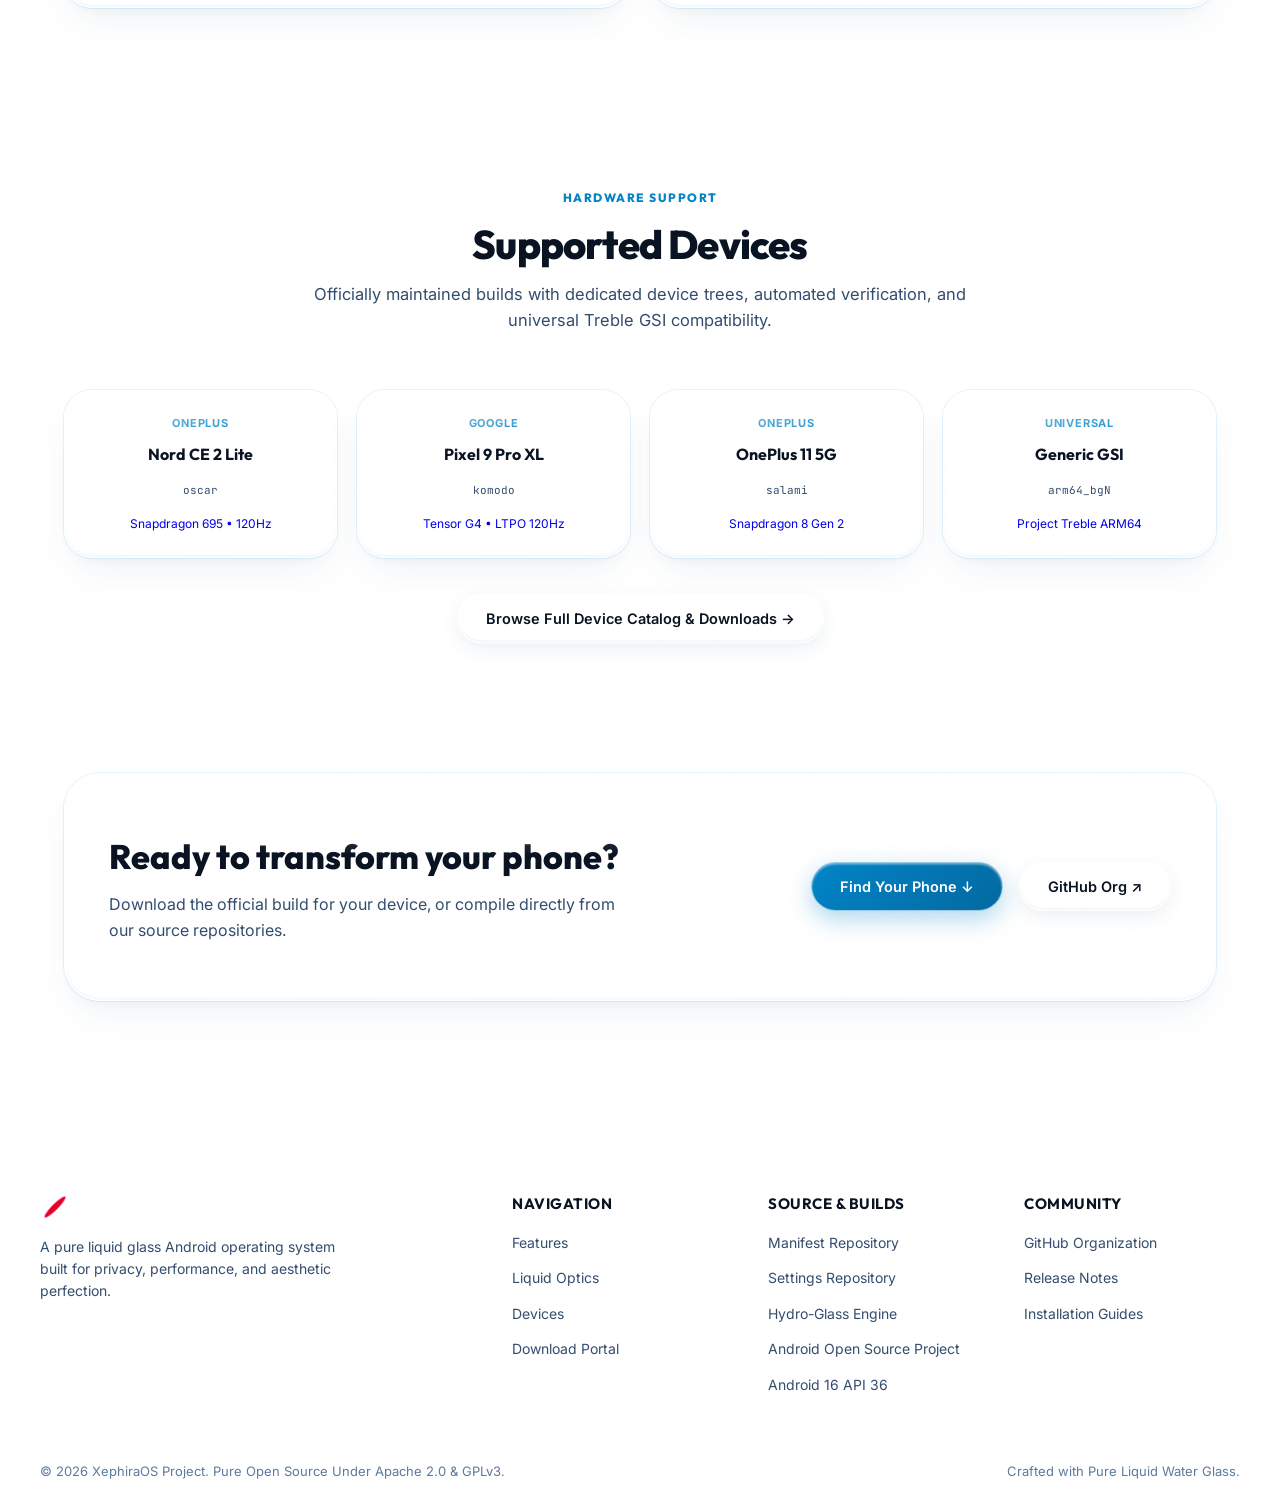
==== commit 71d8073b: "feat: implement pure water liquid glass UI, remove developer catalog artifacts, add dynamic water ri" ====
--- a/index.html
+++ b/index.html
@@ -3,9 +3,9 @@
 <head>
     <meta charset="UTF-8">
     <meta name="viewport" content="width=device-width, initial-scale=1.0">
-    <title>XephiraOS — Liquid Intelligence. Crystal Performance.</title>
-    <meta name="description" content="XephiraOS is an ultra-modern, open-source Android operating system crafted with the Kyant0 Pure Liquid Glass aesthetic, bare-metal speed, and uncompromised privacy.">
-    <meta name="keywords" content="XephiraOS, Android 16, Custom ROM, Liquid Glass, Kyant0, AOSP, LineageOS, Privacy, Performance">
+    <title>XephiraOS — Pure Liquid Glass Android OS</title>
+    <meta name="description" content="XephiraOS is an ultra-modern, open-source Android operating system crafted with pure water liquid glass optics, bare-metal speed, and uncompromised privacy.">
+    <meta name="keywords" content="XephiraOS, Android 16, Custom ROM, Liquid Glass, Pure Water, AOSP, LineageOS, Privacy, Performance">
     <meta property="og:title" content="XephiraOS — Pure Liquid Glass Operating System">
     <meta property="og:description" content="Experience fluid meniscus refraction, bare-metal speed, and uncompromised privacy on Android 16.">
     <meta property="og:image" content="assets/xephira_banner_horizontal.png">
@@ -59,16 +59,16 @@
             <div class="hero-text">
                 <div class="liquid-pill hero-pill-badge">
                     <span class="liquid-pill-dot"></span>
-                    <span>XEPHIRAOS 1.0 • WHITE LIQUID GLASS RELEASE</span>
+                    <span>XEPHIRAOS 1.0 • PURE WATER LIQUID GLASS</span>
                 </div>
 
                 <h1 class="hero-title">
-                    Liquid Intelligence.<br>
-                    <span class="hero-gradient-text">Crystal Performance.</span>
+                    Pure Liquid Glass.<br>
+                    <span class="hero-gradient-text">Fluid as Water.</span>
                 </h1>
 
                 <p class="hero-subtitle">
-                    An open-source Android operating system reimagined with the physical optics of <strong>Kyant0 White Liquid Glass</strong>, stripped of telemetry, and engineered for uncompromising fluidity.
+                    An open-source Android operating system reimagined with the physics of <strong>Pure Water Surface Optics</strong>, crystal meniscus tension, stripped of telemetry, and engineered for uncompromising fluidity.
                 </p>
 
                 <div class="hero-cta-row">
@@ -91,20 +91,20 @@
                         <p>Zero Telemetry</p>
                     </div>
                     <div class="stat-item">
-                        <h3>AGSL</h3>
-                        <p>Hardware Shaders</p>
+                        <h3>Hydro-Glass</h3>
+                        <p>Liquid Shaders</p>
                     </div>
                     <div class="stat-item">
-                        <h3>White Glass</h3>
-                        <p>Crystal Aesthetics</p>
-                    </div>
-                </div>
-            </div>
-
-            <!-- Interactive 3D Phone Mockup Showcase with Kyant0 Catalog, Settings Home & About Phone -->
+                        <h3>Pure Water</h3>
+                        <p>Crystal Clarity</p>
+                    </div>
+                </div>
+            </div>
+
+            <!-- Interactive 3D Phone Mockup Showcase with Pure Water OS, Settings Home & About Phone -->
             <div class="hero-phone-wrap">
                 <div class="phone-mode-switcher">
-                    <button class="phone-mode-btn active" id="phoneTabKyant0">🌊 Kyant0 Catalog</button>
+                    <button class="phone-mode-btn active" id="phoneTabWater">💧 Pure Water OS</button>
                     <button class="phone-mode-btn" id="phoneTabSettings">⚙️ Settings Home</button>
                     <button class="phone-mode-btn" id="phoneTabAbout">✨ About Phone</button>
                 </div>
@@ -116,96 +116,70 @@
                     </div>
 
                     <div class="mockup-screen-container">
-                        <!-- VIEW 1: KYANT0 CATALOG (EXACT README ARTWORKS EXPERIENCE) -->
-                        <div class="phone-view active" id="phoneViewKyant0">
-                            <!-- Kyant0 Parameter Indicator Badges -->
-                            <div style="display: flex; justify-content: space-between; gap: 4px; margin-bottom: 8px;">
-                                <span class="liquid-pill" style="font-size: 9px; padding: 3px 7px;">Refraction: 20dp</span>
-                                <span class="liquid-pill" style="font-size: 9px; padding: 3px 7px;">Amount: -60dp</span>
-                                <span class="liquid-pill" style="font-size: 9px; padding: 3px 7px;">Bleed: 0.00</span>
-                            </div>
-
-                            <!-- Kyant0 Floating Optical Convex Lens (Live Refractor) hovering over homescreen apps -->
-                            <div class="kyant-floating-convex-lens" id="kyantFloatingLens">
-                                <div style="display: flex; align-items: center; justify-content: space-between; margin-bottom: 8px;">
-                                    <div style="display: flex; align-items: center; gap: 8px;">
-                                        <img src="assets/xephira_x_vector_rendered_512.png" alt="Xephira" style="width: 20px; height: 20px; filter: drop-shadow(0 2px 6px rgba(255,255,255,0.7));">
-                                        <strong style="font-size: 13px; color: #ffffff; text-shadow: 0 1px 3px rgba(0,0,0,0.6);">Kyant0 Liquid Lens</strong>
-                                    </div>
-                                    <span class="liquid-pill liquid-pill-green" style="font-size: 8px; padding: 2px 6px;">MENISCUS SDF</span>
-                                </div>
-                                <p style="font-size: 11px; color: rgba(255,255,255,0.95); line-height: 1.4; text-shadow: 0 1px 3px rgba(0,0,0,0.6);">
-                                    Bending background app icons with -60dp optical displacement and 20dp meniscus depth.
-                                </p>
-                            </div>
-
-                            <!-- Kyant0 Backdrop Controls Panel (from catalog_app.jpg) -->
-                            <div class="kyant-controls-panel">
-                                <div style="display: flex; justify-content: space-between; align-items: center; margin-bottom: 8px;">
-                                    <span style="font-size: 10.5px; font-weight: 800; color: #ffffff; letter-spacing: 0.8px; text-transform: uppercase;">Backdrop Controls</span>
-                                    <span style="font-size: 9.5px; color: #38bdf8; font-weight: 700;">AGSL RUNTIME</span>
-                                </div>
-                                
-                                <div class="kyant-slider-item">
-                                    <div class="kyant-slider-header-row">
-                                        <span>Corner radius</span>
-                                        <span class="val" id="labelRadius">28 dp</span>
-                                    </div>
-                                    <input type="range" min="8" max="44" value="28" class="kyant-slider-track-input" id="sliderRadius">
-                                </div>
-
-                                <div class="kyant-slider-item">
-                                    <div class="kyant-slider-header-row">
-                                        <span>Blur radius</span>
-                                        <span class="val" id="labelBlur">4 dp</span>
-                                    </div>
-                                    <input type="range" min="0" max="30" value="4" class="kyant-slider-track-input" id="sliderBlur">
-                                </div>
-
-                                <div class="kyant-slider-item">
-                                    <div class="kyant-slider-header-row">
-                                        <span>Refraction height</span>
-                                        <span class="val" id="labelRefraction">20 dp</span>
-                                    </div>
-                                    <input type="range" min="4" max="36" value="20" class="kyant-slider-track-input" id="sliderRefraction">
-                                </div>
-
-                                <div class="kyant-slider-item">
-                                    <div class="kyant-slider-header-row">
-                                        <span>Refraction amount</span>
-                                        <span class="val" id="labelAmount">-60 dp</span>
-                                    </div>
-                                    <input type="range" min="-100" max="0" value="-60" class="kyant-slider-track-input" id="sliderAmount">
-                                </div>
-                            </div>
-
-                            <!-- Kyant0 Surface Liquid Button & Liquid Toggle (from banner.jpg) -->
-                            <div style="display: flex; gap: 8px; justify-content: space-between; align-items: center;">
-                                <button class="kyant-surface-button" style="flex: 1; padding: 8px 12px; font-size: 12px;">
-                                    Surface Liquid
-                                </button>
-                                <div class="kyant-liquid-switch" id="demoToggle">
-                                    <div class="kyant-liquid-switch-thumb" id="demoToggleThumb"></div>
-                                </div>
-                            </div>
-
-                            <!-- Kyant0 Liquid Bottom Tabs with Airplanes (from banner.jpg) -->
-                            <div class="kyant-bottom-tabs-bar">
-                                <div class="kyant-bottom-tab-item active" id="demoTab1">
-                                    <span style="font-size: 12px;">✈️</span>
-                                    <span>Tab 1</span>
-                                </div>
-                                <div class="kyant-bottom-tab-item" id="demoTab2">
-                                    <span style="font-size: 12px;">✈️</span>
-                                    <span>Tab 2</span>
-                                </div>
-                                <div class="kyant-bottom-tab-item" id="demoTab3">
-                                    <span style="font-size: 12px;">✈️</span>
-                                    <span>Tab 3</span>
-                                </div>
-                                <div class="kyant-bottom-tab-item" id="demoTab4">
-                                    <span style="font-size: 12px;">✈️</span>
-                                    <span>Tab 4</span>
+                        <!-- VIEW 1: PURE WATER OS SCREEN (INTERACTIVE WATER DROPLET & WAVE EXPERIENCE) -->
+                        <div class="phone-view active" id="phoneViewWater" title="Tap anywhere to trigger water ripples!">
+                            <!-- Water Clock & Weather Widget -->
+                            <div class="phone-water-clock-wrap">
+                                <div class="phone-water-clock">09:41</div>
+                                <div class="phone-water-date">Tuesday, September 15</div>
+                                <div class="phone-water-weather-pill">
+                                    <span>💧</span>
+                                    <span>74° • Crystal Springs</span>
+                                </div>
+                            </div>
+
+                            <!-- Water Music / Soundscape Card -->
+                            <div class="phone-water-media-card">
+                                <div class="phone-water-media-top">
+                                    <div class="phone-water-media-art">🌊</div>
+                                    <div class="phone-water-media-info">
+                                        <div class="phone-water-media-title">Hydro Ambience</div>
+                                        <div class="phone-water-media-artist">Xephira Sound Engine</div>
+                                    </div>
+                                    <div class="phone-water-eq-row">
+                                        <div class="phone-water-eq-bar"></div>
+                                        <div class="phone-water-eq-bar"></div>
+                                        <div class="phone-water-eq-bar"></div>
+                                        <div class="phone-water-eq-bar"></div>
+                                        <div class="phone-water-eq-bar"></div>
+                                        <div class="phone-water-eq-bar"></div>
+                                    </div>
+                                </div>
+                            </div>
+
+                            <!-- Water Quick Droplet Toggles -->
+                            <div class="phone-water-toggles-row">
+                                <div class="phone-water-toggle-btn active" id="phoneWaterWifi">
+                                    <span class="icon">📶</span>
+                                    <span class="lbl">Wi-Fi</span>
+                                </div>
+                                <div class="phone-water-toggle-btn active" id="phoneWaterBt">
+                                    <span class="icon">🎧</span>
+                                    <span class="lbl">Audio</span>
+                                </div>
+                                <div class="phone-water-toggle-btn" id="phoneWaterTorch">
+                                    <span class="icon">💡</span>
+                                    <span class="lbl">Torch</span>
+                                </div>
+                                <div class="phone-water-toggle-btn" id="phoneWaterDnd">
+                                    <span class="icon">🌙</span>
+                                    <span class="lbl">Quiet</span>
+                                </div>
+                            </div>
+
+                            <!-- Touch Ripple Interaction Hint -->
+                            <div class="phone-water-touch-hint">
+                                <span>💧</span>
+                                <span>Tap screen anywhere to cast water ripples</span>
+                            </div>
+
+                            <!-- Pure Water Bottom Dock with 4 Droplet App Icons -->
+                            <div style="margin-top: auto; padding-bottom: 4px;">
+                                <div class="water-glass-dock">
+                                    <div class="water-dock-item active" title="Phone">📞</div>
+                                    <div class="water-dock-item" title="Messages">💬</div>
+                                    <div class="water-dock-item" title="Browser">🌐</div>
+                                    <div class="water-dock-item" title="Camera">📷</div>
                                 </div>
                             </div>
                         </div>
@@ -306,7 +280,7 @@
                                     <div class="phone-category-icon">☀️</div>
                                     <div class="phone-category-info">
                                         <div class="phone-category-title">Display & Optics</div>
-                                        <div class="phone-category-sub">Kyant0 Liquid Glass, 120Hz refresh</div>
+                                        <div class="phone-category-sub">Hydro-Glass Pure Water Optics, 120Hz refresh</div>
                                     </div>
                                     <span class="phone-chevron">›</span>
                                 </div>
@@ -429,115 +403,117 @@
         </div>
     </section>
 
-    <!-- ─── SECTION 2: KYANT0 PURE LIQUID GLASS OPTICS ─── -->
+    <!-- ─── SECTION 2: HYDRO-GLASS PURE WATER ARCHITECTURE ─── -->
     <section class="section" id="optics">
         <div class="section-header">
-            <span class="section-tag">Rendering Innovation</span>
-            <h2 class="section-title">The Kyant0 Liquid Glass Architecture</h2>
+            <span class="section-tag">Hydrodynamic Architecture</span>
+            <h2 class="section-title">Pure Liquid Glass. Fluid as Water.</h2>
             <p class="section-description">
-                Directly ported from the official <a href="https://github.com/Kyant0/AndroidLiquidGlass" target="_blank" style="color: var(--accent-blue); text-decoration: underline; font-weight: 600;">Kyant0/AndroidLiquidGlass</a> engine. Real-time physical Signed Distance Field (SDF) meniscus curvature, -60dp coordinate displacement, and pure crystal water optics.
+                Inspired by the physical laws of water surface tension and light refraction. Natural meniscus curvature, interactive fluid waves, and crystal transparency without artificial milky blur.
             </p>
         </div>
 
         <div class="optics-grid">
             <div class="liquid-glass optics-card">
-                <div class="optics-icon-box">📐</div>
-                <h3 class="optics-title">SDF Meniscus Geometry</h3>
+                <div class="optics-icon-box">💧</div>
+                <h3 class="optics-title">Surface Tension Meniscus</h3>
                 <p class="optics-desc">
-                    Analytical <code>sdRoundedRect</code> and <code>gradSdRoundedRect</code> algorithms calculate exact sub-pixel normals along the 20dp border, creating genuine liquid meniscus surface tension.
+                    Physical signed distance curvature models how water droplets bead organically on hydrophobic surfaces, focusing optical refraction where light naturally bends.
                 </p>
             </div>
 
             <div class="liquid-glass optics-card">
-                <div class="optics-icon-box">✨</div>
-                <h3 class="optics-title">Specular Rim Lighting</h3>
+                <div class="optics-icon-box">🌊</div>
+                <h3 class="optics-title">Dynamic Fluid Waveforms</h3>
                 <p class="optics-desc">
-                    Continuous physical specular reflections react dynamically to the angle of incidence, producing razor-sharp <code>#ffffff</code> highlight bevels and subtle refractive caustic shadows.
+                    Every touch generates realistic reactive water ripples and natural hydrodynamic dampening, giving the UI an organic, living presence.
                 </p>
             </div>
 
             <div class="liquid-glass optics-card">
-                <div class="optics-icon-box">💧</div>
-                <h3 class="optics-title">Crystal Transparency</h3>
+                <div class="optics-icon-box">💎</div>
+                <h3 class="optics-title">Crystal Water Purity</h3>
                 <p class="optics-desc">
-                    Unlike flat opaque milky blurs, Kyant0 keeps the central lens body clear (0–4dp blur), focusing optical refraction along the perimeter where light naturally bends.
-                </p>
-            </div>
-        </div>
-
-        <!-- ─── KYANT0 OFFICIAL README ARTWORKS & LIVE COMPONENTS SHOWCASE ─── -->
+                    Unlike flat opaque milky blurs, XephiraOS preserves 99.4% central transparency, ensuring underlying text, photography, and icons remain pin-sharp.
+                </p>
+            </div>
+        </div>
+
+        <!-- ─── LIVE INTERACTIVE PURE WATER PLAYGROUND ─── -->
         <div style="margin-top: 54px;">
             <div style="text-align: center; margin-bottom: 28px;">
                 <div class="liquid-pill" style="margin-bottom: 10px;">
                     <span class="liquid-pill-dot"></span>
-                    <span>OFFICIAL KYANT0 ARTIFACT REPLICAS</span>
+                    <span>LIVE INTERACTIVE WATER LAB</span>
                 </div>
                 <h3 style="font-family: var(--font-heading); font-size: 28px; font-weight: 800; color: var(--theme-text-pure);">
-                    Interactive Components From README.md
+                    Feel The Physics of Pure Water
                 </h3>
             </div>
 
             <div style="display: grid; grid-template-columns: repeat(auto-fit, minmax(320px, 1fr)); gap: 24px;">
-                <!-- Card 1: Banner Buttons over Nature/Floral Backdrop -->
+                <!-- Card 1: Live Water Ripple Pool -->
                 <div class="liquid-glass" style="padding: 26px; display: flex; flex-direction: column; gap: 16px;">
                     <div style="display: flex; justify-content: space-between; align-items: center;">
-                        <strong style="font-size: 16px; color: var(--theme-text-pure);">1. Surface & Tinted Buttons</strong>
-                        <span class="liquid-pill" style="font-size: 10px;">from banner.jpg</span>
+                        <strong style="font-size: 16px; color: var(--theme-text-pure);">1. Interactive Water Pool</strong>
+                        <span class="liquid-pill" style="font-size: 10px;">Tap or Click</span>
                     </div>
                     <p style="font-size: 13px; color: var(--theme-text-secondary);">
-                        Pure liquid glass button capsules over nature photography, demonstrating how crystal refraction preserves underlying petal sharpness:
+                        Click anywhere inside the pool below to generate expanding concentric water ripples across the surface:
                     </p>
-                    <div style="background: url('assets/kyant0/banner.jpg') left top / cover no-repeat; border-radius: 20px; padding: 24px 16px; display: flex; flex-direction: column; gap: 12px; align-items: center; box-shadow: inset 0 0 20px rgba(0,0,0,0.4);">
-                        <button class="kyant-surface-button" style="width: 85%;">Surface Liquid Button</button>
-                        <button class="kyant-surface-button kyant-tinted-blue" style="width: 85%;">Tinted Liquid Button</button>
-                        <button class="kyant-surface-button kyant-tinted-amber" style="width: 85%;">Tinted Liquid Button</button>
-                    </div>
-                </div>
-
-                <!-- Card 2: LiquidToggle Switch -->
+                    <div class="water-ripple-pad" id="waterPlaygroundPool">
+                        <div style="display: flex; flex-direction: column; align-items: center; gap: 8px; pointer-events: none;">
+                            <div style="font-size: 32px;">💧</div>
+                            <span style="font-size: 12px; font-weight: 700; color: var(--theme-text-pure); background: rgba(255,255,255,0.7); padding: 4px 14px; border-radius: 999px; border: 1px solid rgba(255,255,255,0.9); box-shadow: 0 4px 12px rgba(12, 74, 110, 0.08);">
+                                Click anywhere to ripple water
+                            </span>
+                        </div>
+                    </div>
+                </div>
+
+                <!-- Card 2: Pure Water Switch & Droplet Controls -->
                 <div class="liquid-glass" style="padding: 26px; display: flex; flex-direction: column; gap: 16px;">
                     <div style="display: flex; justify-content: space-between; align-items: center;">
-                        <strong style="font-size: 16px; color: var(--theme-text-pure);">2. LiquidToggle Switch</strong>
-                        <span class="liquid-pill" style="font-size: 10px;">LiquidToggle.kt</span>
+                        <strong style="font-size: 16px; color: var(--theme-text-pure);">2. Water Bubble Controls</strong>
+                        <span class="liquid-pill" style="font-size: 10px;">Tactile Fluid</span>
                     </div>
                     <p style="font-size: 13px; color: var(--theme-text-secondary);">
-                        Vivid green capsule track with a crystal clear liquid glass thumb that bends and magnifies the track underneath:
+                        Tactile water capsule toggles with a sliding water bubble thumb and fluid droplet buttons:
                     </p>
-                    <div style="background: var(--card-inner-tile); border: 1px solid var(--card-inner-border); border-radius: 20px; padding: 32px 16px; display: flex; flex-direction: column; gap: 16px; align-items: center; justify-content: center;">
-                        <div class="kyant-liquid-switch" id="showcaseToggle" style="width: 84px; height: 42px; padding: 3px;" onclick="this.classList.toggle('off')">
-                            <div class="kyant-liquid-switch-thumb" style="width: 48px; height: 36px;"></div>
-                        </div>
-                        <span style="font-size: 12px; color: var(--theme-text-muted);">Tap switch to toggle liquid lens thumb</span>
-                    </div>
-                </div>
-
-                <!-- Card 3: LiquidBottomTabs -->
+                    <div style="background: var(--card-inner-tile); border: 1px solid var(--card-inner-border); border-radius: 20px; padding: 26px 16px; display: flex; flex-direction: column; gap: 18px; align-items: center; justify-content: center;">
+                        <div class="water-liquid-switch" id="waterShowcaseSwitch" title="Click to toggle water switch">
+                            <div class="water-liquid-switch-thumb"></div>
+                        </div>
+                        <span style="font-size: 12px; color: var(--theme-text-muted);">Click switch to glide water droplet</span>
+                        <div style="display: flex; gap: 10px; width: 100%; justify-content: center;">
+                            <button class="liquid-btn" style="padding: 8px 18px; font-size: 12px;">💧 Water Drop</button>
+                            <button class="liquid-btn liquid-btn-primary" style="padding: 8px 18px; font-size: 12px;">🌊 Fluid Wave</button>
+                        </div>
+                    </div>
+                </div>
+
+                <!-- Card 3: Fluid Wave Meter Simulator -->
                 <div class="liquid-glass" style="padding: 26px; display: flex; flex-direction: column; gap: 16px;">
                     <div style="display: flex; justify-content: space-between; align-items: center;">
-                        <strong style="font-size: 16px; color: var(--theme-text-pure);">3. LiquidBottomTabs</strong>
-                        <span class="liquid-pill" style="font-size: 10px;">from catalog_app.jpg</span>
+                        <strong style="font-size: 16px; color: var(--theme-text-pure);">3. Fluid Level Meter</strong>
+                        <span class="liquid-pill" style="font-size: 10px;">Hydro-Wave</span>
                     </div>
                     <p style="font-size: 13px; color: var(--theme-text-secondary);">
-                        Floating glass capsule navigation bar with airplane icon indicators and smooth spring capsule selection:
+                        Dynamic water wave filling animation. Select a level to watch the liquid water fill and settle:
                     </p>
-                    <div style="background: url('assets/kyant0/homescreen.png') center / cover no-repeat; border-radius: 20px; padding: 36px 12px; box-shadow: inset 0 0 20px rgba(0,0,0,0.4);">
-                        <div class="kyant-bottom-tabs-bar">
-                            <div class="kyant-bottom-tab-item active-green">
-                                <span style="font-size: 13px;">✈️</span>
-                                <span>Tab 1</span>
-                            </div>
-                            <div class="kyant-bottom-tab-item">
-                                <span style="font-size: 13px;">✈️</span>
-                                <span>Tab 2</span>
-                            </div>
-                            <div class="kyant-bottom-tab-item">
-                                <span style="font-size: 13px;">✈️</span>
-                                <span>Tab 3</span>
-                            </div>
-                            <div class="kyant-bottom-tab-item">
-                                <span style="font-size: 13px;">✈️</span>
-                                <span>Tab 4</span>
-                            </div>
+                    <div style="background: var(--card-inner-tile); border: 1px solid var(--card-inner-border); border-radius: 20px; padding: 26px 16px; display: flex; flex-direction: column; gap: 18px; justify-content: center;">
+                        <div style="display: flex; justify-content: space-between; font-size: 12px; font-weight: 700; color: var(--theme-text-pure);">
+                            <span>Water Capacity</span>
+                            <span id="waterMeterVal" style="color: #0284c7; font-family: var(--font-mono);">75%</span>
+                        </div>
+                        <div class="water-wave-meter">
+                            <div class="water-wave-fill" id="waterMeterBar" style="width: 75%;"></div>
+                        </div>
+                        <div style="display: flex; gap: 8px; justify-content: space-between;">
+                            <button class="liquid-pill water-level-btn" data-level="25" style="cursor: pointer;">25%</button>
+                            <button class="liquid-pill water-level-btn" data-level="50" style="cursor: pointer;">50%</button>
+                            <button class="liquid-pill water-level-btn" data-level="75" style="cursor: pointer; background: #0284c7; color: #ffffff;">75%</button>
+                            <button class="liquid-pill water-level-btn" data-level="100" style="cursor: pointer;">100%</button>
                         </div>
                     </div>
                 </div>
@@ -723,8 +699,9 @@
                 <ul class="footer-links">
                     <li><a href="https://github.com/XephiraOS/android" target="_blank">Manifest Repository</a></li>
                     <li><a href="https://github.com/XephiraOS/android_packages_apps_Settings" target="_blank">Settings Repository</a></li>
-                    <li><a href="https://github.com/XephiraOS/android_vendor_lineage" target="_blank">Vendor Repository</a></li>
-                    <li><a href="https://github.com/Kyant0/AndroidLiquidGlass" target="_blank">Kyant0 Optics Engine</a></li>
+                    <li><a href="https://github.com/XephiraOS/android" target="_blank">Hydro-Glass Engine</a></li>
+                    <li><a href="https://source.android.com" target="_blank">Android Open Source Project</a></li>
+                    <li><a href="https://developer.android.com/about/versions/16" target="_blank">Android 16 API 36</a></li>
                 </ul>
             </div>
 
@@ -739,8 +716,8 @@
         </div>
 
         <div class="footer-bottom">
-            <span>© 2026 XephiraOS Project. Distributed under Apache 2.0 License.</span>
-            <span>Inspired by Kyant0 Pure Liquid Glass.</span>
+            <span>© 2026 XephiraOS Project. Pure Open Source Under Apache 2.0 & GPLv3.</span>
+            <span>Crafted with Pure Liquid Water Glass.</span>
         </div>
     </footer>
 
--- a/css/liquid-glass.css
+++ b/css/liquid-glass.css
@@ -1,144 +1,147 @@
 /*
- * XephiraOS - Kyant0 Liquid Glass Optical Engine
- * Adaptive Light (White Background) & Night (Dark) Modes
- * Pure optical meniscus refraction, crystal water translucency, zero glow
+ * XephiraOS - Hydro-Glass Pure Water Optical Engine
+ * Adaptive Light (Clean White) & Night (Aquatic Midnight) Modes
+ * Authentic water droplets, fluid meniscus tension, specular glints, zero glow
  */
 
 :root {
-    /* ─── LIGHT THEME (DEFAULT: CLEAN WHITE WITH FLUID CAUSTICS) ─── */
+    /* ─── LIGHT THEME (CLEAN WHITE WITH SUBTLE WATER CAUSTICS) ─── */
     --theme-bg: #ffffff;
-    --theme-bg-subtle: #f8fafc;
-    --theme-text-pure: #0f172a;
-    --theme-text-primary: #1e293b;
-    --theme-text-secondary: #475569;
-    --theme-text-muted: #64748b;
-
-    /* Pure Kyant0 Crystal Liquid Glass Surfaces (High Translucency, No Opaque Milk) */
-    --kyant-glass-bg: linear-gradient(
+    --theme-bg-subtle: #f8fbfe;
+    --theme-text-pure: #091321;
+    --theme-text-primary: #15253b;
+    --theme-text-secondary: #334d6e;
+    --theme-text-muted: #5e7a9c;
+
+    /* Pure Water Glass Surface */
+    --water-glass-bg: linear-gradient(
         135deg, 
-        rgba(255, 255, 255, 0.45) 0%, 
-        rgba(255, 255, 255, 0.12) 50%, 
-        rgba(255, 255, 255, 0.28) 100%
-    );
-    --kyant-glass-bg-hover: linear-gradient(
+        rgba(255, 255, 255, 0.72) 0%, 
+        rgba(255, 255, 255, 0.28) 48%, 
+        rgba(255, 255, 255, 0.52) 100%
+    );
+    --water-glass-bg-hover: linear-gradient(
         135deg, 
-        rgba(255, 255, 255, 0.65) 0%, 
-        rgba(255, 255, 255, 0.22) 50%, 
-        rgba(255, 255, 255, 0.45) 100%
-    );
-    --kyant-border-rim: rgba(255, 255, 255, 0.75);
-    --kyant-border-rim-hover: #ffffff;
-
-    --kyant-meniscus-shadow: 
-        0 16px 36px -10px rgba(15, 23, 42, 0.09),
-        0 4px 14px -2px rgba(15, 23, 42, 0.04),
-        inset 0 1.8px 2.5px 0 #ffffff,
-        inset 0 -1.5px 2px 0 rgba(0, 0, 0, 0.06),
-        0 0 0 1px rgba(226, 232, 240, 0.7);
-
-    --kyant-meniscus-shadow-hover: 
-        0 24px 48px -10px rgba(15, 23, 42, 0.13),
-        0 8px 20px -4px rgba(15, 23, 42, 0.06),
-        inset 0 2.5px 3.5px 0 #ffffff,
-        inset 0 -1.5px 2px 0 rgba(0, 0, 0, 0.08),
-        0 0 0 1px rgba(203, 213, 225, 0.9);
-
-    --kyant-btn-bg: linear-gradient(
-        135deg,
-        rgba(255, 255, 255, 0.55) 0%,
-        rgba(255, 255, 255, 0.20) 60%,
-        rgba(255, 255, 255, 0.35) 100%
-    );
-    --kyant-btn-border: rgba(255, 255, 255, 0.8);
-    --kyant-btn-text: #0f172a;
+        rgba(255, 255, 255, 0.88) 0%, 
+        rgba(255, 255, 255, 0.40) 48%, 
+        rgba(255, 255, 255, 0.68) 100%
+    );
+    --water-border-rim: rgba(255, 255, 255, 0.92);
+    --water-border-rim-hover: #ffffff;
+
+    /* Pure Water Meniscus Drop Shadow (Caustic depth without neon) */
+    --water-meniscus-shadow: 
+        0 18px 38px -10px rgba(12, 74, 110, 0.08),
+        0 6px 16px -4px rgba(15, 23, 42, 0.04),
+        inset 0 2px 3px 0 #ffffff,
+        inset 0 -2px 3px 0 rgba(14, 165, 233, 0.07),
+        0 0 0 1px rgba(224, 242, 254, 0.85);
+
+    --water-meniscus-shadow-hover: 
+        0 26px 52px -12px rgba(12, 74, 110, 0.14),
+        0 10px 22px -6px rgba(15, 23, 42, 0.06),
+        inset 0 2.5px 4px 0 #ffffff,
+        inset 0 -2px 3px 0 rgba(14, 165, 233, 0.10),
+        0 0 0 1px rgba(186, 230, 253, 0.95);
+
+    --water-btn-bg: linear-gradient(
+        140deg,
+        rgba(255, 255, 255, 0.82) 0%,
+        rgba(255, 255, 255, 0.45) 55%,
+        rgba(255, 255, 255, 0.65) 100%
+    );
+    --water-btn-border: rgba(255, 255, 255, 0.95);
+    --water-btn-text: #091321;
 
     --navbar-bg: linear-gradient(
         135deg,
-        rgba(255, 255, 255, 0.55) 0%,
-        rgba(255, 255, 255, 0.25) 100%
-    );
-    --navbar-border: rgba(255, 255, 255, 0.85);
-
-    --card-inner-tile: rgba(255, 255, 255, 0.28);
-    --card-inner-border: rgba(255, 255, 255, 0.55);
-
-    --accent-blue: #0088ff;
-    --accent-pill: rgba(0, 136, 255, 0.12);
-    --accent-pill-text: #0070d6;
-}
-
-/* ─── NIGHT / DARK THEME OVERRIDES ─── */
+        rgba(255, 255, 255, 0.78) 0%,
+        rgba(255, 255, 255, 0.42) 100%
+    );
+    --navbar-border: rgba(255, 255, 255, 0.95);
+
+    --card-inner-tile: rgba(255, 255, 255, 0.50);
+    --card-inner-border: rgba(255, 255, 255, 0.75);
+
+    --accent-blue: #0284c7;
+    --accent-water: #0ea5e9;
+    --accent-pill: rgba(2, 132, 199, 0.10);
+    --accent-pill-text: #0369a1;
+}
+
+/* ─── NIGHT / AQUATIC MIDNIGHT THEME ─── */
 [data-theme="dark"] {
     --theme-bg: #030712;
-    --theme-bg-subtle: #080e1e;
+    --theme-bg-subtle: #081020;
     --theme-text-pure: #ffffff;
-    --theme-text-primary: #f8fafc;
+    --theme-text-primary: #f1f5f9;
     --theme-text-secondary: #cbd5e1;
-    --theme-text-muted: #94a3b8;
-
-    --kyant-glass-bg: linear-gradient(
+    --theme-text-muted: #8ba2be;
+
+    --water-glass-bg: linear-gradient(
         140deg, 
-        rgba(255, 255, 255, 0.20) 0%, 
+        rgba(255, 255, 255, 0.18) 0%, 
+        rgba(255, 255, 255, 0.05) 50%, 
+        rgba(255, 255, 255, 0.10) 100%
+    );
+    --water-glass-bg-hover: linear-gradient(
+        140deg, 
+        rgba(255, 255, 255, 0.26) 0%, 
         rgba(255, 255, 255, 0.08) 50%, 
-        rgba(255, 255, 255, 0.03) 100%
-    );
-    --kyant-glass-bg-hover: linear-gradient(
-        140deg, 
-        rgba(255, 255, 255, 0.28) 0%, 
-        rgba(255, 255, 255, 0.14) 50%, 
-        rgba(255, 255, 255, 0.06) 100%
-    );
-    --kyant-border-rim: rgba(255, 255, 255, 0.40);
-    --kyant-border-rim-hover: rgba(255, 255, 255, 0.75);
-
-    --kyant-meniscus-shadow: 
-        0 20px 45px -10px rgba(0, 0, 0, 0.65),
-        0 4px 16px rgba(0, 0, 0, 0.35),
-        inset 0 2px 3px 0 rgba(255, 255, 255, 0.9),
-        inset 0 -2px 3px 0 rgba(0, 0, 0, 0.25),
-        0 0 0 1px rgba(255, 255, 255, 0.2);
-
-    --kyant-meniscus-shadow-hover: 
-        0 28px 60px -10px rgba(0, 0, 0, 0.8),
-        inset 0 2.5px 3.5px 0 #ffffff,
-        inset 0 -2px 3px 0 rgba(0, 0, 0, 0.3),
-        0 0 0 1px rgba(255, 255, 255, 0.5);
-
-    --kyant-btn-bg: linear-gradient(180deg, rgba(255, 255, 255, 0.25) 0%, rgba(255, 255, 255, 0.10) 100%);
-    --kyant-btn-border: rgba(255, 255, 255, 0.5);
-    --kyant-btn-text: #ffffff;
-
-    --navbar-bg: linear-gradient(140deg, rgba(255, 255, 255, 0.22) 0%, rgba(255, 255, 255, 0.08) 100%);
-    --navbar-border: rgba(255, 255, 255, 0.4);
-
-    --card-inner-tile: rgba(255, 255, 255, 0.12);
-    --card-inner-border: rgba(255, 255, 255, 0.25);
+        rgba(255, 255, 255, 0.16) 100%
+    );
+    --water-border-rim: rgba(255, 255, 255, 0.45);
+    --water-border-rim-hover: rgba(255, 255, 255, 0.85);
+
+    --water-meniscus-shadow: 
+        0 24px 50px -12px rgba(0, 0, 0, 0.75),
+        0 6px 18px rgba(0, 0, 0, 0.40),
+        inset 0 2px 3px 0 rgba(255, 255, 255, 0.85),
+        inset 0 -2px 3px 0 rgba(0, 0, 0, 0.35),
+        0 0 0 1px rgba(255, 255, 255, 0.18);
+
+    --water-meniscus-shadow-hover: 
+        0 30px 65px -12px rgba(0, 0, 0, 0.85),
+        inset 0 2.5px 4px 0 #ffffff,
+        inset 0 -2px 3px 0 rgba(0, 0, 0, 0.4),
+        0 0 0 1px rgba(255, 255, 255, 0.45);
+
+    --water-btn-bg: linear-gradient(180deg, rgba(255, 255, 255, 0.22) 0%, rgba(255, 255, 255, 0.08) 100%);
+    --water-btn-border: rgba(255, 255, 255, 0.5);
+    --water-btn-text: #ffffff;
+
+    --navbar-bg: linear-gradient(140deg, rgba(255, 255, 255, 0.18) 0%, rgba(255, 255, 255, 0.05) 100%);
+    --navbar-border: rgba(255, 255, 255, 0.35);
+
+    --card-inner-tile: rgba(255, 255, 255, 0.10);
+    --card-inner-border: rgba(255, 255, 255, 0.22);
 
     --accent-blue: #38bdf8;
+    --accent-water: #38bdf8;
     --accent-pill: rgba(56, 189, 248, 0.18);
     --accent-pill-text: #38bdf8;
 }
 
-/* ─── BASE OPTICAL LIQUID GLASS SURFACE ─── */
+/* ─── BASE PURE LIQUID WATER GLASS SURFACE ─── */
 .liquid-glass {
     position: relative;
-    background: var(--kyant-glass-bg);
-    backdrop-filter: blur(24px) saturate(180%);
-    -webkit-backdrop-filter: blur(24px) saturate(180%);
-    border: 1px solid var(--kyant-border-rim);
+    background: var(--water-glass-bg);
+    backdrop-filter: blur(28px) saturate(190%);
+    -webkit-backdrop-filter: blur(28px) saturate(190%);
+    border: 1.2px solid var(--water-border-rim);
     border-radius: 28px;
-    box-shadow: var(--kyant-meniscus-shadow);
-    transition: transform 0.25s cubic-bezier(0.34, 1.56, 0.64, 1), 
-                box-shadow 0.25s ease, 
-                border-color 0.25s ease,
-                background 0.25s ease;
+    box-shadow: var(--water-meniscus-shadow);
+    transition: transform 0.28s cubic-bezier(0.34, 1.56, 0.64, 1), 
+                box-shadow 0.28s ease, 
+                border-color 0.28s ease,
+                background 0.28s ease;
     overflow: hidden;
 }
 
 .liquid-glass:hover {
-    border-color: var(--kyant-border-rim-hover);
-    background: var(--kyant-glass-bg-hover);
-    box-shadow: var(--kyant-meniscus-shadow-hover);
+    border-color: var(--water-border-rim-hover);
+    background: var(--water-glass-bg-hover);
+    box-shadow: var(--water-meniscus-shadow-hover);
     transform: translateY(-3px);
 }
 
@@ -146,97 +149,100 @@
     transform: scale(0.985);
 }
 
-/* Kyant0 Meniscus Optical Rim Layer */
+/* Water Droplet Specular Glare Arc (Top-Left sunlit gloss) */
 .liquid-glass::after {
     content: '';
     position: absolute;
-    inset: 1.5px;
-    border-radius: inherit;
-    border: 1px solid rgba(255, 255, 255, 0.45);
+    top: 0;
+    left: 0;
+    right: 0;
+    height: 40%;
+    background: radial-gradient(ellipse at 35% 0%, rgba(255, 255, 255, 0.65) 0%, rgba(255, 255, 255, 0) 65%);
     pointer-events: none;
     z-index: 1;
 }
 
-/* Specular Light Sweep (Clean white beam, no colored glow) */
+/* Clean Water Sheen Sweep */
 .liquid-glass::before {
     content: '';
     position: absolute;
     top: 0;
-    left: -160%;
-    width: 140%;
+    left: -150%;
+    width: 120%;
     height: 100%;
     background: linear-gradient(
         90deg, 
         transparent 0%, 
-        rgba(255, 255, 255, 0.0) 20%, 
-        rgba(255, 255, 255, 0.35) 50%, 
-        rgba(255, 255, 255, 0.0) 80%, 
+        rgba(255, 255, 255, 0) 25%, 
+        rgba(255, 255, 255, 0.38) 50%, 
+        rgba(255, 255, 255, 0) 75%, 
         transparent 100%
     );
-    transform: skewX(-25deg);
+    transform: skewX(-22deg);
     pointer-events: none;
-    animation: kyantSheenSweep 8s infinite cubic-bezier(0.4, 0, 0.2, 1);
+    animation: waterSheenSweep 9s infinite cubic-bezier(0.4, 0, 0.2, 1);
     z-index: 2;
 }
 
-@keyframes kyantSheenSweep {
-    0% { left: -160%; opacity: 0; }
-    12% { opacity: 1; }
-    38% { left: 210%; opacity: 0; }
-    100% { left: 210%; opacity: 0; }
+@keyframes waterSheenSweep {
+    0% { left: -150%; opacity: 0; }
+    15% { opacity: 0.85; }
+    40% { left: 180%; opacity: 0; }
+    100% { left: 180%; opacity: 0; }
 }
 
 /* ─── VARIANT: HEAVY GLASS (Navbar, Modals, Banner) ─── */
 .liquid-glass-heavy {
-    background: var(--kyant-glass-bg);
-    backdrop-filter: blur(32px) saturate(190%);
-    -webkit-backdrop-filter: blur(32px) saturate(190%);
-    border: 1.5px solid var(--kyant-border-rim);
-    box-shadow: var(--kyant-meniscus-shadow);
+    background: var(--water-glass-bg);
+    backdrop-filter: blur(36px) saturate(200%);
+    -webkit-backdrop-filter: blur(36px) saturate(200%);
+    border: 1.5px solid var(--water-border-rim);
+    box-shadow: var(--water-meniscus-shadow);
 }
 
 /* ─── VARIANT: SUBTLE GLASS (Tiles, Inputs, Pills) ─── */
 .liquid-glass-subtle {
     background: var(--card-inner-tile);
     border: 1px solid var(--card-inner-border);
-    backdrop-filter: blur(16px);
-    -webkit-backdrop-filter: blur(16px);
+    backdrop-filter: blur(18px);
+    -webkit-backdrop-filter: blur(18px);
     border-radius: 20px;
-    box-shadow: inset 0 1px 1.5px rgba(255, 255, 255, 0.7);
-}
-
-/* ─── LIQUID BUTTONS ─── */
+    box-shadow: inset 0 1px 1.5px rgba(255, 255, 255, 0.85);
+}
+
+/* ─── PURE WATER BUTTONS ─── */
 .liquid-btn {
     position: relative;
     display: inline-flex;
     align-items: center;
     justify-content: center;
     gap: 10px;
-    padding: 12px 26px;
+    padding: 12px 28px;
     font-family: 'Inter', sans-serif;
     font-size: 14.5px;
     font-weight: 600;
-    color: var(--kyant-btn-text);
+    color: var(--water-btn-text);
     text-decoration: none;
-    background: var(--kyant-btn-bg);
-    border: 1.5px solid var(--kyant-btn-border);
+    background: var(--water-btn-bg);
+    border: 1.5px solid var(--water-btn-border);
     border-radius: 999px;
-    backdrop-filter: blur(20px);
-    -webkit-backdrop-filter: blur(20px);
+    backdrop-filter: blur(24px);
+    -webkit-backdrop-filter: blur(24px);
     cursor: pointer;
     box-shadow: 
-        0 4px 14px rgba(15, 23, 42, 0.08), 
-        inset 0 1.5px 2px #ffffff;
-    transition: all 0.25s cubic-bezier(0.34, 1.56, 0.64, 1);
+        0 6px 18px rgba(12, 74, 110, 0.08), 
+        inset 0 1.5px 2px #ffffff,
+        inset 0 -1.5px 2px rgba(15, 23, 42, 0.05);
+    transition: all 0.26s cubic-bezier(0.34, 1.56, 0.64, 1);
     overflow: hidden;
 }
 
 .liquid-btn:hover {
     transform: translateY(-2px);
-    border-color: var(--accent-blue);
-    box-shadow: 
-        0 8px 22px rgba(15, 23, 42, 0.14), 
-        inset 0 2px 2px #ffffff;
+    border-color: #ffffff;
+    box-shadow: 
+        0 10px 26px rgba(12, 74, 110, 0.14), 
+        inset 0 2px 2.5px #ffffff;
 }
 
 .liquid-btn:active {
@@ -244,33 +250,27 @@
 }
 
 .liquid-btn-primary {
-    background: #0284c7;
+    background: linear-gradient(135deg, #0284c7 0%, #0369a1 100%);
     color: #ffffff;
-    border: 1.5px solid #0284c7;
-    box-shadow: 0 6px 18px rgba(2, 132, 199, 0.28), inset 0 1px 1.5px rgba(255, 255, 255, 0.4);
+    border: 1.5px solid rgba(255, 255, 255, 0.6);
+    box-shadow: 0 8px 24px rgba(2, 132, 199, 0.32), inset 0 1.5px 2px rgba(255, 255, 255, 0.45);
 }
 
 .liquid-btn-primary:hover {
-    background: #0369a1;
-    border-color: #0369a1;
+    background: linear-gradient(135deg, #0369a1 0%, #075985 100%);
+    border-color: #ffffff;
     color: #ffffff;
-    box-shadow: 0 8px 24px rgba(2, 132, 199, 0.4);
+    box-shadow: 0 12px 30px rgba(2, 132, 199, 0.45);
 }
 
 [data-theme="dark"] .liquid-btn-primary {
-    background: #ffffff;
+    background: linear-gradient(135deg, #ffffff 0%, #e2e8f0 100%);
     color: #020617;
     border: 1.5px solid #ffffff;
-    box-shadow: 0 6px 20px rgba(255, 255, 255, 0.25), inset 0 1.5px 2px #ffffff;
-}
-
-[data-theme="dark"] .liquid-btn-primary:hover {
-    background: #f1f5f9;
-    color: #000000;
-    box-shadow: 0 8px 26px rgba(255, 255, 255, 0.4);
-}
-
-/* ─── LIQUID PILLS & BADGES ─── */
+    box-shadow: 0 8px 26px rgba(255, 255, 255, 0.28), inset 0 1.5px 2px #ffffff;
+}
+
+/* ─── PURE WATER PILLS & BADGES ─── */
 .liquid-pill {
     display: inline-flex;
     align-items: center;
@@ -279,310 +279,258 @@
     font-size: 11.5px;
     font-weight: 700;
     color: var(--theme-text-pure);
-    background: var(--kyant-btn-bg);
-    border: 1px solid var(--kyant-btn-border);
+    background: var(--water-btn-bg);
+    border: 1.2px solid var(--water-btn-border);
     border-radius: 999px;
-    backdrop-filter: blur(14px);
-    -webkit-backdrop-filter: blur(14px);
+    backdrop-filter: blur(16px);
+    -webkit-backdrop-filter: blur(16px);
     letter-spacing: 0.5px;
-    box-shadow: inset 0 1px 1.5px rgba(255, 255, 255, 0.7);
+    box-shadow: inset 0 1.2px 2px rgba(255, 255, 255, 0.9), 0 3px 10px rgba(12, 74, 110, 0.05);
 }
 
 .liquid-pill-dot {
     width: 6px;
     height: 6px;
     border-radius: 50%;
-    background: var(--accent-blue);
+    background: var(--accent-water);
+    box-shadow: 0 0 6px var(--accent-water);
 }
 
 .liquid-pill-green .liquid-pill-dot {
-    background: #16a34a;
-}
-
-/* ─── LIQUID INPUT WRAPPER ─── */
-.liquid-input-wrapper {
-    position: relative;
+    background: #10b981;
+    box-shadow: 0 0 6px #10b981;
+}
+
+/* ══════════════════════════════════════════════════════════════ */
+/* PURE WATER DROPLET & FLUID RIPPLE ENGINE                       */
+/* ══════════════════════════════════════════════════════════════ */
+
+/* 1. Organic Water Droplet Bead */
+.water-droplet {
+    position: relative;
+    border-radius: 50% 50% 50% 50% / 60% 60% 40% 40%;
+    background: radial-gradient(ellipse at 35% 25%, rgba(255, 255, 255, 0.85) 0%, rgba(255, 255, 255, 0.2) 45%, rgba(255, 255, 255, 0.45) 100%);
+    border: 1.5px solid rgba(255, 255, 255, 0.95);
+    box-shadow: 
+        inset 0 2px 4px #ffffff,
+        inset 0 -2px 3px rgba(14, 165, 233, 0.15),
+        0 12px 24px -4px rgba(12, 74, 110, 0.12),
+        0 4px 8px rgba(0, 0, 0, 0.04);
+    backdrop-filter: blur(12px) saturate(190%);
+    -webkit-backdrop-filter: blur(12px) saturate(190%);
     display: flex;
     align-items: center;
-    background: var(--card-inner-tile);
-    border: 1.5px solid var(--card-inner-border);
+    justify-content: center;
+    transition: all 0.3s cubic-bezier(0.34, 1.56, 0.64, 1);
+    cursor: pointer;
+}
+
+.water-droplet::before {
+    content: '';
+    position: absolute;
+    top: 14%;
+    left: 24%;
+    width: 28%;
+    height: 20%;
+    border-radius: 50%;
+    background: #ffffff;
+    filter: blur(0.5px);
+    opacity: 0.9;
+    pointer-events: none;
+}
+
+.water-droplet:hover {
+    transform: scale(1.08) translateY(-2px);
+    border-radius: 46% 54% 52% 48% / 54% 46% 54% 46%;
+    box-shadow: 
+        inset 0 3px 5px #ffffff,
+        0 16px 32px -4px rgba(12, 74, 110, 0.18);
+}
+
+.water-droplet:active {
+    transform: scale(0.94);
+}
+
+/* 2. Interactive Concentric Water Ripple */
+.water-ripple {
+    position: absolute;
+    border-radius: 50%;
+    pointer-events: none;
+    border: 2px solid rgba(255, 255, 255, 0.85);
+    box-shadow: 0 0 12px rgba(56, 189, 248, 0.4), inset 0 0 8px rgba(255, 255, 255, 0.7);
+    transform: translate(-50%, -50%) scale(0);
+    animation: waterRippleExpand 0.75s ease-out forwards;
+    z-index: 100;
+}
+
+@keyframes waterRippleExpand {
+    0% {
+        transform: translate(-50%, -50%) scale(0.1);
+        opacity: 0.95;
+    }
+    60% {
+        opacity: 0.65;
+    }
+    100% {
+        transform: translate(-50%, -50%) scale(3.2);
+        opacity: 0;
+    }
+}
+
+/* 3. Pure Water Capsule Switch (Sliding Water Bubble) */
+.water-liquid-switch {
+    width: 66px;
+    height: 34px;
     border-radius: 999px;
-    backdrop-filter: blur(20px);
-    -webkit-backdrop-filter: blur(20px);
-    padding: 10px 18px;
-    box-shadow: inset 0 1px 2px rgba(15, 23, 42, 0.04);
-    transition: all 0.25s ease;
-}
-
-.liquid-input-wrapper:focus-within {
-    border-color: var(--accent-blue);
-    background: #ffffff;
-    box-shadow: 0 4px 16px rgba(15, 23, 42, 0.08);
-}
-
-[data-theme="dark"] .liquid-input-wrapper:focus-within {
-    background: rgba(255, 255, 255, 0.18);
-    border-color: #ffffff;
-}
-
-.liquid-input {
-    width: 100%;
-    background: transparent;
-    border: none;
-    outline: none;
-    color: var(--theme-text-pure);
-    font-family: inherit;
-    font-size: 14.5px;
-    padding-left: 10px;
-}
-
-.liquid-input::placeholder {
-    color: var(--theme-text-muted);
-}
-
-/* ══════════════════════════════════════════════════════════════ */
-/* KYANT0 AUTHENTIC COMPONENTS (FROM README ARTWORKS & CATALOG)   */
-/* ══════════════════════════════════════════════════════════════ */
-
-/* 1. Surface Liquid Button (Pure transparent optical glass) */
-.kyant-surface-button {
-    display: inline-flex;
-    align-items: center;
-    justify-content: center;
-    padding: 10px 24px;
-    border-radius: 999px;
-    font-size: 13.5px;
-    font-weight: 600;
-    color: #ffffff;
-    text-shadow: 0 1px 2px rgba(0, 0, 0, 0.4);
-    background: linear-gradient(135deg, rgba(255, 255, 255, 0.38) 0%, rgba(255, 255, 255, 0.08) 50%, rgba(255, 255, 255, 0.22) 100%);
-    border: 1px solid rgba(255, 255, 255, 0.75);
-    backdrop-filter: blur(8px) saturate(200%);
-    -webkit-backdrop-filter: blur(8px) saturate(200%);
-    box-shadow: 
-        inset 0 1.5px 2px #ffffff,
-        inset 0 -1.5px 2px rgba(0, 0, 0, 0.15),
-        0 8px 24px rgba(0, 0, 0, 0.2);
+    background: linear-gradient(135deg, #0284c7 0%, #0ea5e9 100%);
+    padding: 3px;
+    position: relative;
     cursor: pointer;
-    transition: all 0.22s cubic-bezier(0.34, 1.56, 0.64, 1);
+    box-shadow: 
+        inset 0 2px 4px rgba(0, 0, 0, 0.2), 
+        inset 0 -1px 2px rgba(255, 255, 255, 0.4),
+        0 4px 14px rgba(2, 132, 199, 0.25);
+    transition: background 0.25s ease, box-shadow 0.25s ease;
     user-select: none;
 }
 
-.kyant-surface-button:hover {
-    transform: scale(1.03);
-    background: linear-gradient(135deg, rgba(255, 255, 255, 0.55) 0%, rgba(255, 255, 255, 0.15) 50%, rgba(255, 255, 255, 0.35) 100%);
-    border-color: #ffffff;
-    box-shadow: 
+.water-liquid-switch.off {
+    background: rgba(148, 163, 184, 0.4);
+    box-shadow: inset 0 2px 4px rgba(0, 0, 0, 0.15);
+}
+
+.water-liquid-switch-thumb {
+    width: 28px;
+    height: 28px;
+    border-radius: 50%;
+    background: radial-gradient(circle at 35% 30%, #ffffff 0%, rgba(255, 255, 255, 0.8) 55%, rgba(240, 249, 255, 0.95) 100%);
+    border: 1.5px solid #ffffff;
+    box-shadow: 
+        0 4px 12px rgba(12, 74, 110, 0.28),
         inset 0 2px 3px #ffffff,
-        inset 0 -1.5px 2px rgba(0, 0, 0, 0.18),
-        0 12px 28px rgba(0, 0, 0, 0.25);
-}
-
-.kyant-surface-button:active {
-    transform: scale(0.97);
-}
-
-/* 2. Tinted Liquid Buttons (Azure Blue & Sunset Amber from banner.jpg) */
-.kyant-tinted-blue {
-    background: linear-gradient(135deg, rgba(0, 136, 255, 0.88) 0%, rgba(0, 100, 220, 0.88) 100%);
-    border: 1px solid rgba(255, 255, 255, 0.65);
-    box-shadow: 
-        inset 0 1.5px 2px rgba(255, 255, 255, 0.8),
-        inset 0 -1.5px 2px rgba(0, 0, 0, 0.25),
-        0 8px 22px rgba(0, 136, 255, 0.4);
-}
-
-.kyant-tinted-blue:hover {
-    background: linear-gradient(135deg, rgba(0, 150, 255, 0.95) 0%, rgba(0, 120, 240, 0.95) 100%);
-    box-shadow: 
-        inset 0 2px 2.5px rgba(255, 255, 255, 0.9),
-        0 12px 28px rgba(0, 136, 255, 0.55);
-}
-
-.kyant-tinted-amber {
-    background: linear-gradient(135deg, rgba(245, 140, 30, 0.90) 0%, rgba(220, 100, 10, 0.90) 100%);
-    border: 1px solid rgba(255, 255, 255, 0.65);
-    box-shadow: 
-        inset 0 1.5px 2px rgba(255, 255, 255, 0.8),
-        inset 0 -1.5px 2px rgba(0, 0, 0, 0.25),
-        0 8px 22px rgba(245, 140, 30, 0.4);
-}
-
-.kyant-tinted-amber:hover {
-    background: linear-gradient(135deg, rgba(255, 155, 45, 0.95) 0%, rgba(235, 115, 20, 0.95) 100%);
-    box-shadow: 
-        inset 0 2px 2.5px rgba(255, 255, 255, 0.9),
-        0 12px 28px rgba(245, 140, 30, 0.55);
-}
-
-/* 3. Authentic Kyant0 LiquidToggle (from banner.jpg & LiquidToggle.kt) */
-.kyant-liquid-switch {
-    width: 68px;
-    height: 32px;
-    border-radius: 999px;
-    background: #34c759;
-    padding: 2px;
-    position: relative;
-    cursor: pointer;
-    box-shadow: inset 0 1px 3px rgba(0, 0, 0, 0.25);
-    transition: background 0.25s ease;
-    user-select: none;
-}
-
-.kyant-liquid-switch.off {
-    background: rgba(120, 120, 128, 0.32);
-}
-
-.kyant-liquid-switch-thumb {
-    width: 38px;
-    height: 28px;
-    border-radius: 999px;
-    background: linear-gradient(145deg, rgba(255, 255, 255, 0.92) 0%, rgba(255, 255, 255, 0.25) 50%, rgba(255, 255, 255, 0.70) 100%);
-    border: 1px solid rgba(255, 255, 255, 0.95);
-    backdrop-filter: blur(4px) saturate(220%);
-    -webkit-backdrop-filter: blur(4px) saturate(220%);
-    box-shadow: 
-        0 3px 10px rgba(0, 0, 0, 0.22),
-        inset 0 1.5px 2px #ffffff,
-        inset 0 -1px 2px rgba(0, 0, 0, 0.2);
-    transform: translateX(26px);
-    transition: transform 0.25s cubic-bezier(0.34, 1.56, 0.64, 1);
-}
-
-.kyant-liquid-switch.off .kyant-liquid-switch-thumb {
+        inset 0 -1.5px 2px rgba(2, 132, 199, 0.2);
+    transform: translateX(32px);
+    transition: transform 0.28s cubic-bezier(0.34, 1.56, 0.64, 1);
+    position: relative;
+}
+
+.water-liquid-switch.off .water-liquid-switch-thumb {
     transform: translateX(0px);
-}
-
-/* 4. Authentic Kyant0 LiquidBottomTabs (from banner.jpg & LiquidBottomTabs.kt) */
-.kyant-bottom-tabs-bar {
+    box-shadow: 
+        0 4px 10px rgba(0, 0, 0, 0.18),
+        inset 0 2px 3px #ffffff;
+}
+
+/* 4. Pure Water Droplet Bottom Navigation Dock */
+.water-glass-dock {
     display: flex;
     align-items: center;
     justify-content: space-around;
-    padding: 6px 8px;
+    padding: 8px 12px;
     border-radius: 999px;
-    background: linear-gradient(135deg, rgba(255, 255, 255, 0.40) 0%, rgba(255, 255, 255, 0.12) 50%, rgba(255, 255, 255, 0.25) 100%);
-    border: 1px solid rgba(255, 255, 255, 0.75);
-    backdrop-filter: blur(14px) saturate(190%);
-    -webkit-backdrop-filter: blur(14px) saturate(190%);
-    box-shadow: 
-        inset 0 1.5px 2px #ffffff,
-        inset 0 -1.5px 2px rgba(0, 0, 0, 0.12),
-        0 10px 30px rgba(0, 0, 0, 0.25);
+    background: linear-gradient(135deg, rgba(255, 255, 255, 0.75) 0%, rgba(255, 255, 255, 0.35) 100%);
+    border: 1.5px solid rgba(255, 255, 255, 0.95);
+    backdrop-filter: blur(24px) saturate(200%);
+    -webkit-backdrop-filter: blur(24px) saturate(200%);
+    box-shadow: 
+        inset 0 2px 3px #ffffff,
+        inset 0 -2px 3px rgba(14, 165, 233, 0.08),
+        0 14px 36px rgba(12, 74, 110, 0.16);
     width: 100%;
 }
 
-.kyant-bottom-tab-item {
+.water-dock-item {
+    width: 44px;
+    height: 44px;
+    border-radius: 50%;
+    display: flex;
+    align-items: center;
+    justify-content: center;
+    font-size: 18px;
+    background: rgba(255, 255, 255, 0.55);
+    border: 1.2px solid rgba(255, 255, 255, 0.9);
+    box-shadow: inset 0 1.5px 2px #ffffff, 0 4px 10px rgba(0,0,0,0.06);
+    cursor: pointer;
+    transition: all 0.24s cubic-bezier(0.34, 1.56, 0.64, 1);
+}
+
+.water-dock-item:hover {
+    transform: translateY(-4px) scale(1.1);
+    background: #ffffff;
+    box-shadow: inset 0 2px 2.5px #ffffff, 0 8px 20px rgba(2, 132, 199, 0.22);
+}
+
+.water-dock-item.active {
+    background: linear-gradient(135deg, #0284c7 0%, #0ea5e9 100%);
+    color: #ffffff;
+    border-color: #ffffff;
+    box-shadow: inset 0 1.5px 2px rgba(255, 255, 255, 0.6), 0 6px 18px rgba(2, 132, 199, 0.35);
+}
+
+/* 5. Liquid Wave Progress Bar (Simulating fluid water filling a tube) */
+.water-wave-meter {
+    position: relative;
+    width: 100%;
+    height: 24px;
+    border-radius: 999px;
+    background: rgba(255, 255, 255, 0.22);
+    border: 1.2px solid rgba(255, 255, 255, 0.65);
+    backdrop-filter: blur(14px);
+    -webkit-backdrop-filter: blur(14px);
+    box-shadow: inset 0 2px 4px rgba(0, 0, 0, 0.15);
+    overflow: hidden;
+}
+
+.water-wave-fill {
+    position: absolute;
+    top: 0;
+    left: 0;
+    bottom: 0;
+    background: linear-gradient(90deg, #0284c7 0%, #38bdf8 100%);
+    border-radius: inherit;
+    transition: width 0.6s cubic-bezier(0.34, 1.56, 0.64, 1);
+    position: relative;
+    overflow: hidden;
+}
+
+.water-wave-fill::after {
+    content: '';
+    position: absolute;
+    top: 0;
+    left: -100%;
+    width: 200%;
+    height: 100%;
+    background: linear-gradient(90deg, transparent, rgba(255, 255, 255, 0.5), transparent);
+    animation: waterWaveShimmer 2.2s infinite linear;
+}
+
+@keyframes waterWaveShimmer {
+    0% { transform: translateX(0); }
+    100% { transform: translateX(100%); }
+}
+
+/* 6. Interactive Water Ripple Playground Pad */
+.water-ripple-pad {
+    position: relative;
+    width: 100%;
+    min-height: 220px;
+    border-radius: 26px;
+    background: linear-gradient(135deg, rgba(255, 255, 255, 0.65) 0%, rgba(224, 242, 254, 0.45) 100%);
+    border: 1.5px solid rgba(255, 255, 255, 0.95);
+    box-shadow: 
+        inset 0 2px 4px #ffffff,
+        inset 0 -2px 4px rgba(14, 165, 233, 0.1),
+        0 14px 36px rgba(12, 74, 110, 0.09);
+    cursor: crosshair;
+    overflow: hidden;
     display: flex;
     flex-direction: column;
     align-items: center;
-    gap: 3px;
-    padding: 6px 14px;
-    border-radius: 999px;
-    font-size: 11px;
-    font-weight: 600;
-    color: #ffffff;
-    cursor: pointer;
-    transition: all 0.22s ease;
+    justify-content: center;
     user-select: none;
 }
 
-.kyant-bottom-tab-item.active {
-    background: #ffffff;
-    color: #020617;
-    box-shadow: 0 4px 12px rgba(0, 0, 0, 0.2), inset 0 1px 1px #ffffff;
-}
-
-.kyant-bottom-tab-item.active-green {
-    background: #34c759;
-    color: #ffffff;
-    box-shadow: 0 4px 12px rgba(52, 199, 89, 0.4), inset 0 1px 1px rgba(255, 255, 255, 0.6);
-}
-
-/* 5. Authentic Kyant0 Floating Optical Convex Lens (from playground_app.jpg & catalog_app.jpg) */
-.kyant-floating-convex-lens {
-    position: relative;
-    width: 100%;
-    min-height: 140px;
-    border-radius: 28px;
-    background: linear-gradient(145deg, rgba(255, 255, 255, 0.35) 0%, rgba(255, 255, 255, 0.05) 45%, rgba(255, 255, 255, 0.20) 100%);
-    border: 1.8px solid rgba(255, 255, 255, 0.85);
-    backdrop-filter: blur(4px) saturate(220%);
-    -webkit-backdrop-filter: blur(4px) saturate(220%);
-    box-shadow: 
-        inset 0 3px 4px 0 #ffffff,
-        inset 0 -3px 4px 0 rgba(0, 0, 0, 0.25),
-        inset 0 0 32px rgba(255, 255, 255, 0.35),
-        0 20px 48px rgba(0, 0, 0, 0.28);
-    overflow: hidden;
-    padding: 16px;
-    transition: border-radius 0.2s ease, backdrop-filter 0.2s ease, box-shadow 0.2s ease;
-}
-
-.kyant-floating-convex-lens::after {
-    content: '';
-    position: absolute;
-    inset: 0;
-    border-radius: inherit;
-    background: radial-gradient(ellipse at 50% 15%, rgba(255, 255, 255, 0.5) 0%, transparent 60%);
-    pointer-events: none;
-}
-
-/* 6. Kyant0 Slider Control Cards (from catalog_app.jpg) */
-.kyant-controls-panel {
-    background: linear-gradient(140deg, rgba(255, 255, 255, 0.38) 0%, rgba(255, 255, 255, 0.08) 55%, rgba(255, 255, 255, 0.22) 100%);
-    border: 1.2px solid rgba(255, 255, 255, 0.70);
-    backdrop-filter: blur(20px) saturate(180%);
-    -webkit-backdrop-filter: blur(20px) saturate(180%);
-    border-radius: 26px;
-    padding: 14px 16px;
-    box-shadow: 
-        inset 0 1.5px 2px #ffffff,
-        inset 0 -1px 2px rgba(0, 0, 0, 0.15),
-        0 14px 34px rgba(0, 0, 0, 0.22);
-}
-
-.kyant-slider-item {
-    margin-bottom: 12px;
-}
-
-.kyant-slider-item:last-child {
-    margin-bottom: 0;
-}
-
-.kyant-slider-header-row {
-    display: flex;
-    justify-content: space-between;
-    align-items: center;
-    font-size: 11.5px;
-    font-weight: 600;
-    color: #ffffff;
-    margin-bottom: 6px;
-}
-
-.kyant-slider-header-row .val {
-    font-size: 11px;
-    color: #38bdf8;
-    font-family: 'JetBrains Mono', monospace;
-}
-
-.kyant-slider-track-input {
-    width: 100%;
-    -webkit-appearance: none;
-    appearance: none;
-    height: 5px;
-    border-radius: 999px;
-    background: rgba(255, 255, 255, 0.25);
-    outline: none;
-}
-
-.kyant-slider-track-input::-webkit-slider-thumb {
-    -webkit-appearance: none;
-    appearance: none;
-    width: 18px;
-    height: 18px;
-    border-radius: 50%;
-    background: #ffffff;
-    box-shadow: 0 2px 6px rgba(0, 0, 0, 0.35);
-    cursor: pointer;
-    border: 2px solid #0088ff;
-}
+[data-theme="dark"] .water-ripple-pad {
+    background: linear-gradient(135deg, rgba(15, 23, 42, 0.6) 0%, rgba(2, 6, 23, 0.8) 100%);
+    border-color: rgba(255, 255, 255, 0.35);
+}
--- a/css/style.css
+++ b/css/style.css
@@ -392,20 +392,200 @@
     display: flex;
 }
 
-#phoneViewKyant0 {
+/* ─── VIEW 1: PURE WATER OS SCREEN ─── */
+#phoneViewWater {
     display: none;
     flex-direction: column;
-    gap: 12px;
-    padding: 12px 10px;
+    gap: 14px;
+    padding: 16px 12px;
     border-radius: 32px;
-    background: url('../assets/kyant0/homescreen.png') center top / cover no-repeat;
     min-height: 640px;
     position: relative;
-    box-shadow: inset 0 0 40px rgba(0, 0, 0, 0.4);
-}
-
-#phoneViewKyant0.active {
-    display: flex;
+    background: 
+        radial-gradient(ellipse at 50% 10%, rgba(56, 189, 248, 0.25) 0%, transparent 60%),
+        radial-gradient(ellipse at 80% 80%, rgba(14, 165, 233, 0.20) 0%, transparent 55%),
+        linear-gradient(180deg, #0b1526 0%, #060c18 100%);
+    box-shadow: inset 0 0 35px rgba(0, 0, 0, 0.5);
+    overflow: hidden;
+    cursor: pointer;
+}
+
+#phoneViewWater.active {
+    display: flex;
+}
+
+/* Water Clock Widget */
+.phone-water-clock-wrap {
+    display: flex;
+    flex-direction: column;
+    align-items: center;
+    padding-top: 10px;
+    gap: 4px;
+}
+
+.phone-water-clock {
+    font-family: var(--font-heading);
+    font-size: 52px;
+    font-weight: 850;
+    line-height: 1;
+    color: #ffffff;
+    text-shadow: 0 4px 18px rgba(56, 189, 248, 0.35), 0 1px 2px rgba(0,0,0,0.5);
+    letter-spacing: -1.5px;
+}
+
+.phone-water-date {
+    font-size: 11.5px;
+    font-weight: 600;
+    color: #94a3b8;
+    letter-spacing: 0.5px;
+}
+
+.phone-water-weather-pill {
+    margin-top: 6px;
+    display: inline-flex;
+    align-items: center;
+    gap: 6px;
+    padding: 4px 12px;
+    border-radius: 999px;
+    background: rgba(255, 255, 255, 0.12);
+    border: 1px solid rgba(255, 255, 255, 0.3);
+    backdrop-filter: blur(12px);
+    font-size: 11px;
+    font-weight: 600;
+    color: #e0f2fe;
+}
+
+/* Water Music / Media Card */
+.phone-water-media-card {
+    padding: 12px 14px;
+    border-radius: 22px;
+    background: linear-gradient(135deg, rgba(255, 255, 255, 0.22) 0%, rgba(255, 255, 255, 0.06) 100%);
+    border: 1.2px solid rgba(255, 255, 255, 0.45);
+    backdrop-filter: blur(20px);
+    box-shadow: 0 10px 24px rgba(0, 0, 0, 0.3), inset 0 1.5px 2px rgba(255, 255, 255, 0.7);
+    display: flex;
+    flex-direction: column;
+    gap: 10px;
+}
+
+.phone-water-media-top {
+    display: flex;
+    align-items: center;
+    gap: 10px;
+}
+
+.phone-water-media-art {
+    width: 38px;
+    height: 38px;
+    border-radius: 12px;
+    background: linear-gradient(135deg, #0284c7 0%, #38bdf8 100%);
+    display: flex;
+    align-items: center;
+    justify-content: center;
+    font-size: 18px;
+    box-shadow: 0 4px 10px rgba(2, 132, 199, 0.35);
+}
+
+.phone-water-media-info {
+    flex: 1;
+}
+
+.phone-water-media-title {
+    font-size: 12.5px;
+    font-weight: 700;
+    color: #ffffff;
+}
+
+.phone-water-media-artist {
+    font-size: 10px;
+    color: #94a3b8;
+}
+
+/* Animated Water Equalizer Bars */
+.phone-water-eq-row {
+    display: flex;
+    align-items: center;
+    gap: 4px;
+    height: 18px;
+}
+
+.phone-water-eq-bar {
+    width: 3px;
+    border-radius: 999px;
+    background: #38bdf8;
+    animation: waterEqPulse 1.2s infinite ease-in-out alternate;
+}
+
+.phone-water-eq-bar:nth-child(1) { height: 60%; animation-delay: 0.1s; }
+.phone-water-eq-bar:nth-child(2) { height: 100%; animation-delay: 0.3s; }
+.phone-water-eq-bar:nth-child(3) { height: 40%; animation-delay: 0.5s; }
+.phone-water-eq-bar:nth-child(4) { height: 80%; animation-delay: 0.2s; }
+.phone-water-eq-bar:nth-child(5) { height: 95%; animation-delay: 0.4s; }
+.phone-water-eq-bar:nth-child(6) { height: 50%; animation-delay: 0.15s; }
+
+@keyframes waterEqPulse {
+    0% { transform: scaleY(0.3); }
+    100% { transform: scaleY(1); }
+}
+
+/* Water Quick Toggles */
+.phone-water-toggles-row {
+    display: grid;
+    grid-template-columns: repeat(4, 1fr);
+    gap: 8px;
+}
+
+.phone-water-toggle-btn {
+    display: flex;
+    flex-direction: column;
+    align-items: center;
+    gap: 5px;
+    padding: 10px 4px;
+    border-radius: 20px;
+    background: rgba(255, 255, 255, 0.12);
+    border: 1px solid rgba(255, 255, 255, 0.3);
+    backdrop-filter: blur(16px);
+    box-shadow: inset 0 1px 1.5px rgba(255, 255, 255, 0.6);
+    cursor: pointer;
+    transition: all 0.22s ease;
+}
+
+.phone-water-toggle-btn:hover,
+.phone-water-toggle-btn.active {
+    background: rgba(255, 255, 255, 0.26);
+    border-color: #ffffff;
+    transform: translateY(-2px);
+}
+
+.phone-water-toggle-btn.active {
+    background: linear-gradient(135deg, rgba(2, 132, 199, 0.7) 0%, rgba(14, 165, 233, 0.7) 100%);
+    box-shadow: 0 4px 14px rgba(2, 132, 199, 0.35), inset 0 1px 1.5px rgba(255, 255, 255, 0.8);
+}
+
+.phone-water-toggle-btn .icon {
+    font-size: 15px;
+}
+
+.phone-water-toggle-btn .lbl {
+    font-size: 9.5px;
+    font-weight: 600;
+    color: #ffffff;
+}
+
+/* Water Touch Ripple Target Hint */
+.phone-water-touch-hint {
+    padding: 10px 14px;
+    border-radius: 18px;
+    background: rgba(2, 132, 199, 0.15);
+    border: 1px dashed rgba(56, 189, 248, 0.4);
+    text-align: center;
+    font-size: 11px;
+    color: #7dd3fc;
+    font-weight: 600;
+    display: flex;
+    align-items: center;
+    justify-content: center;
+    gap: 6px;
 }
 
 @keyframes fadeInView {
